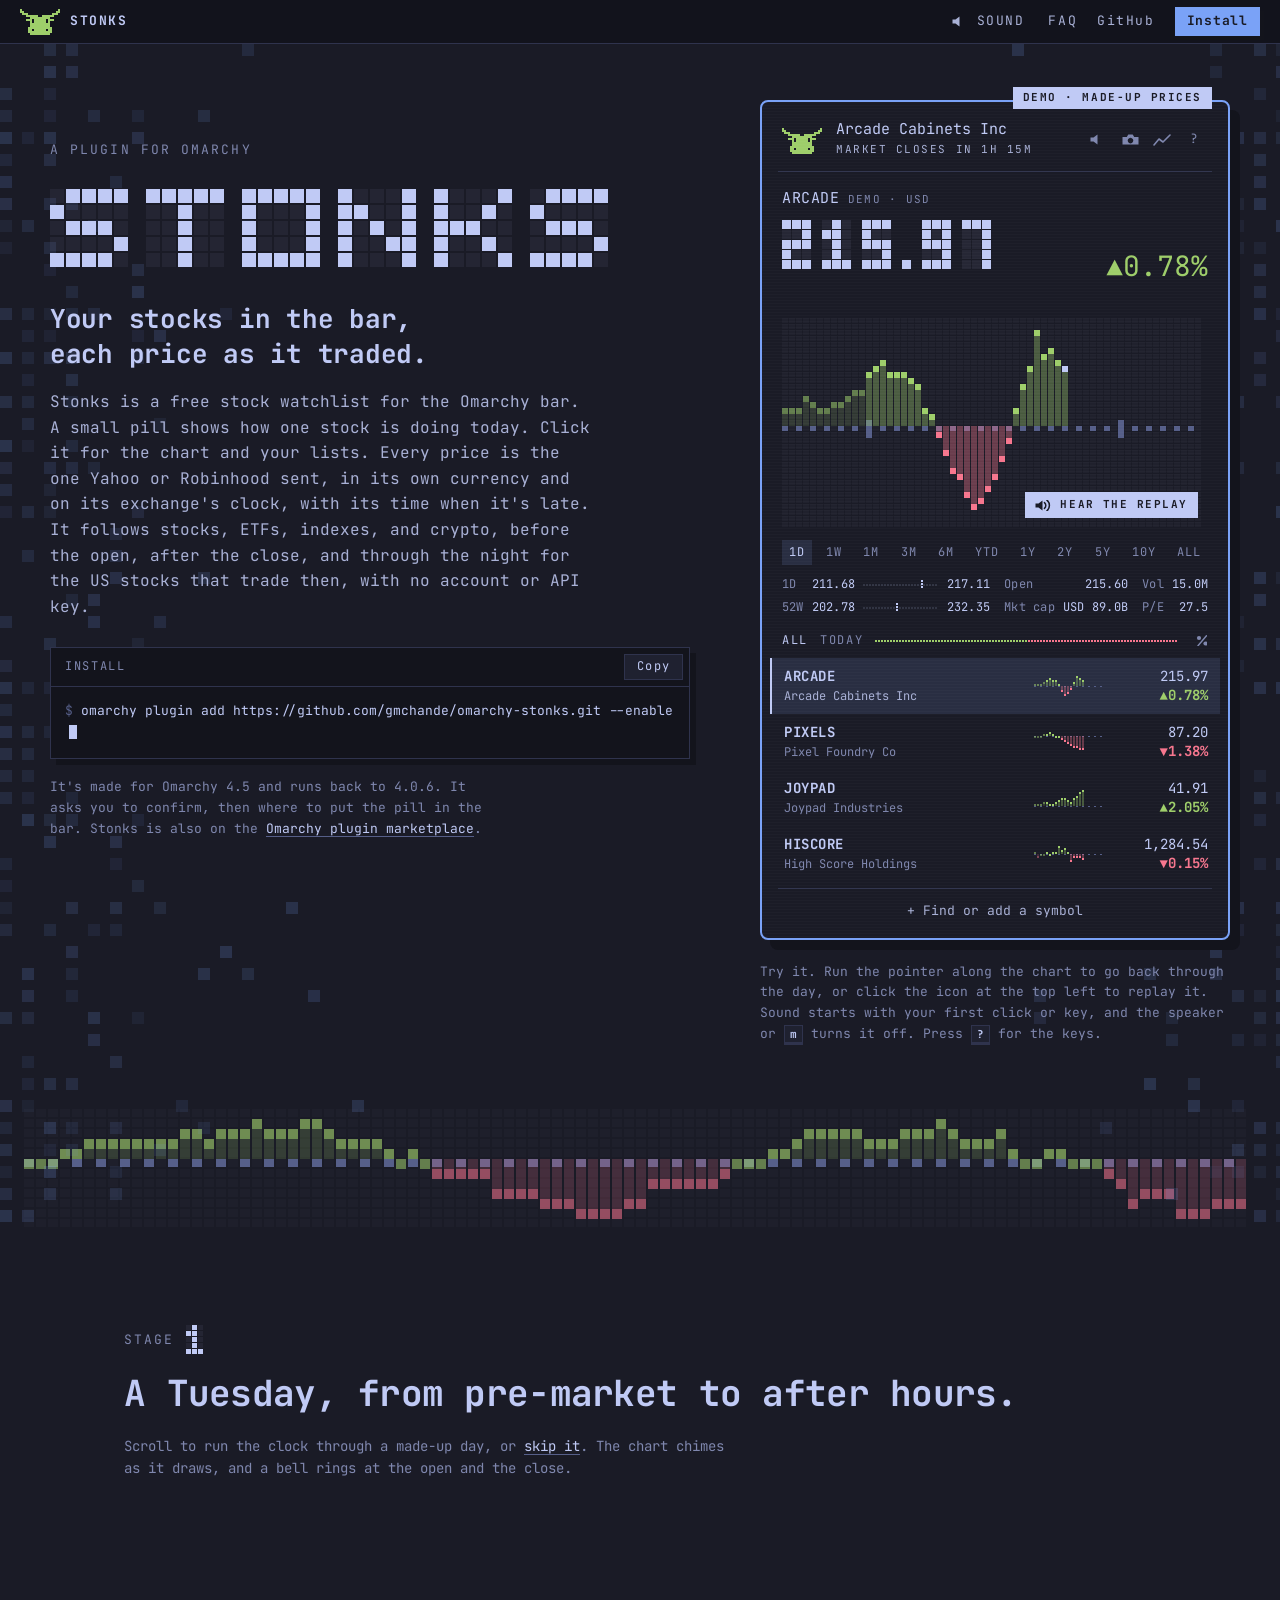
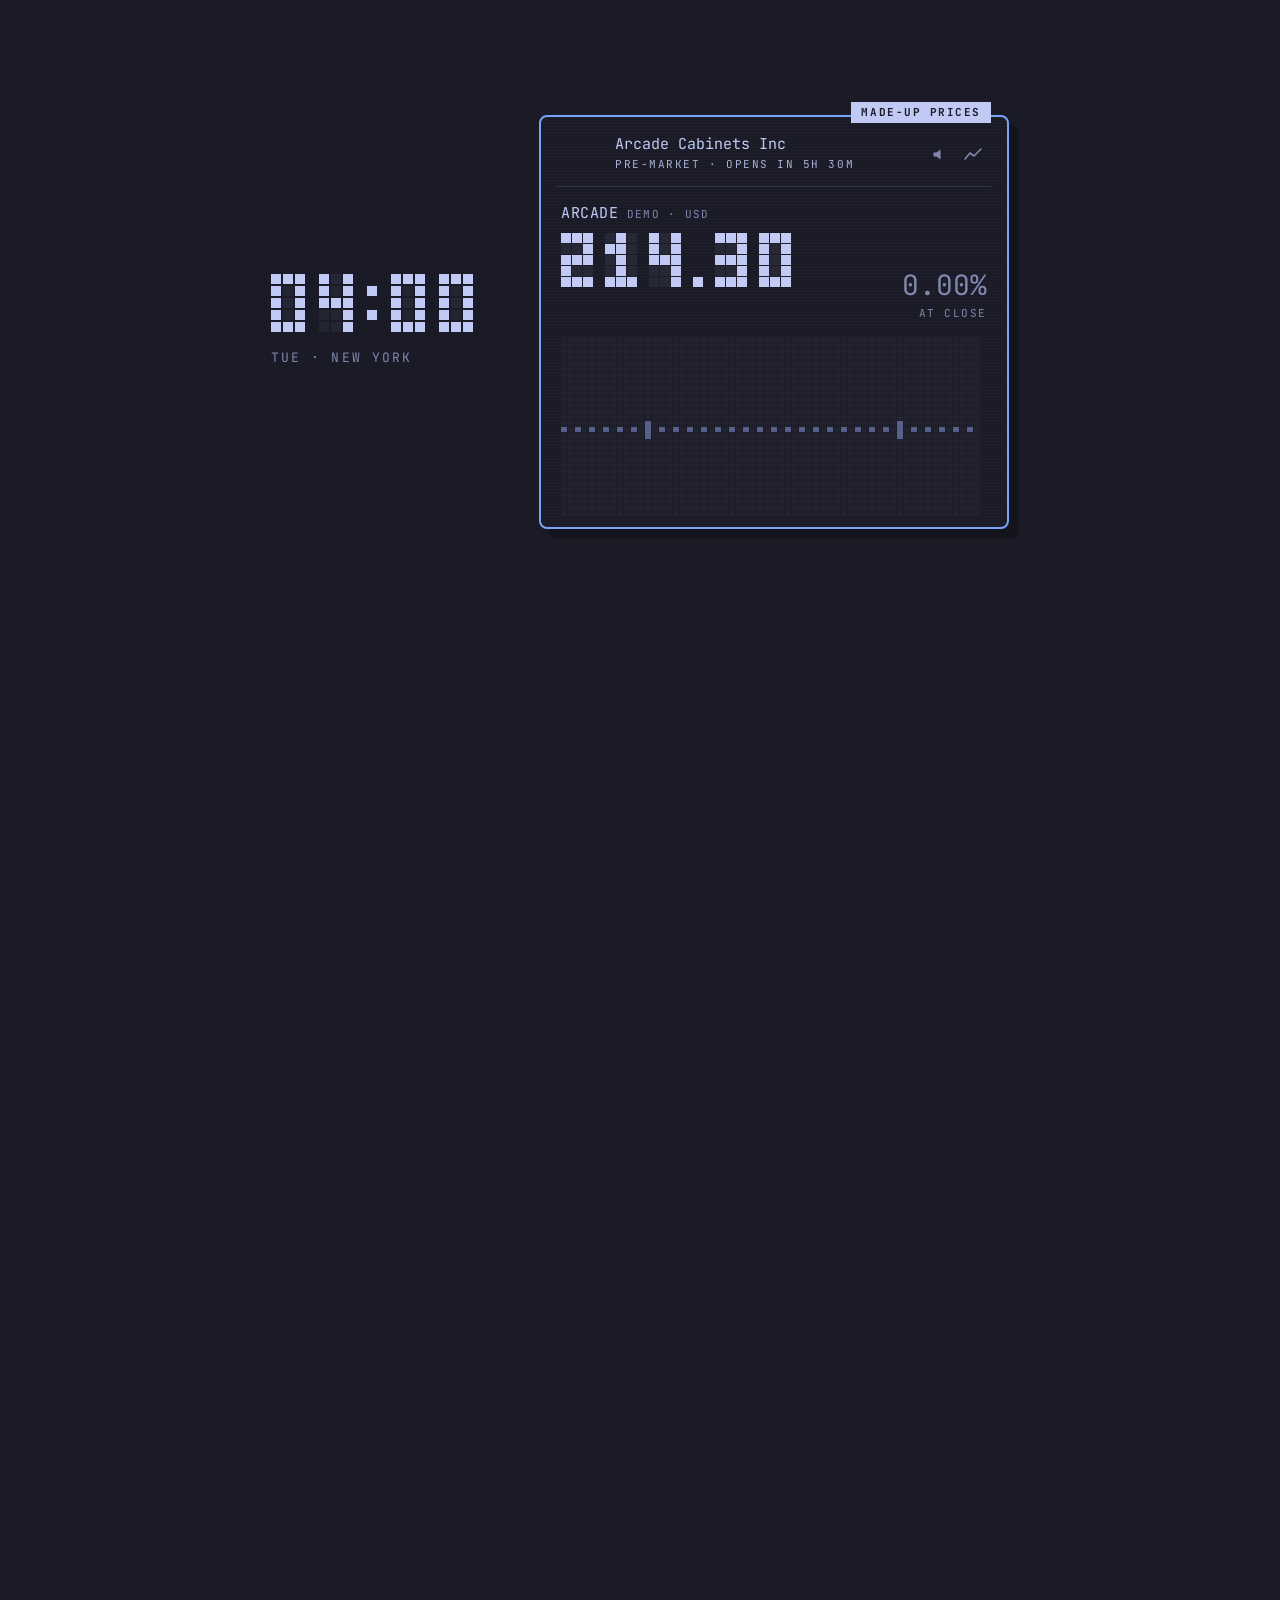
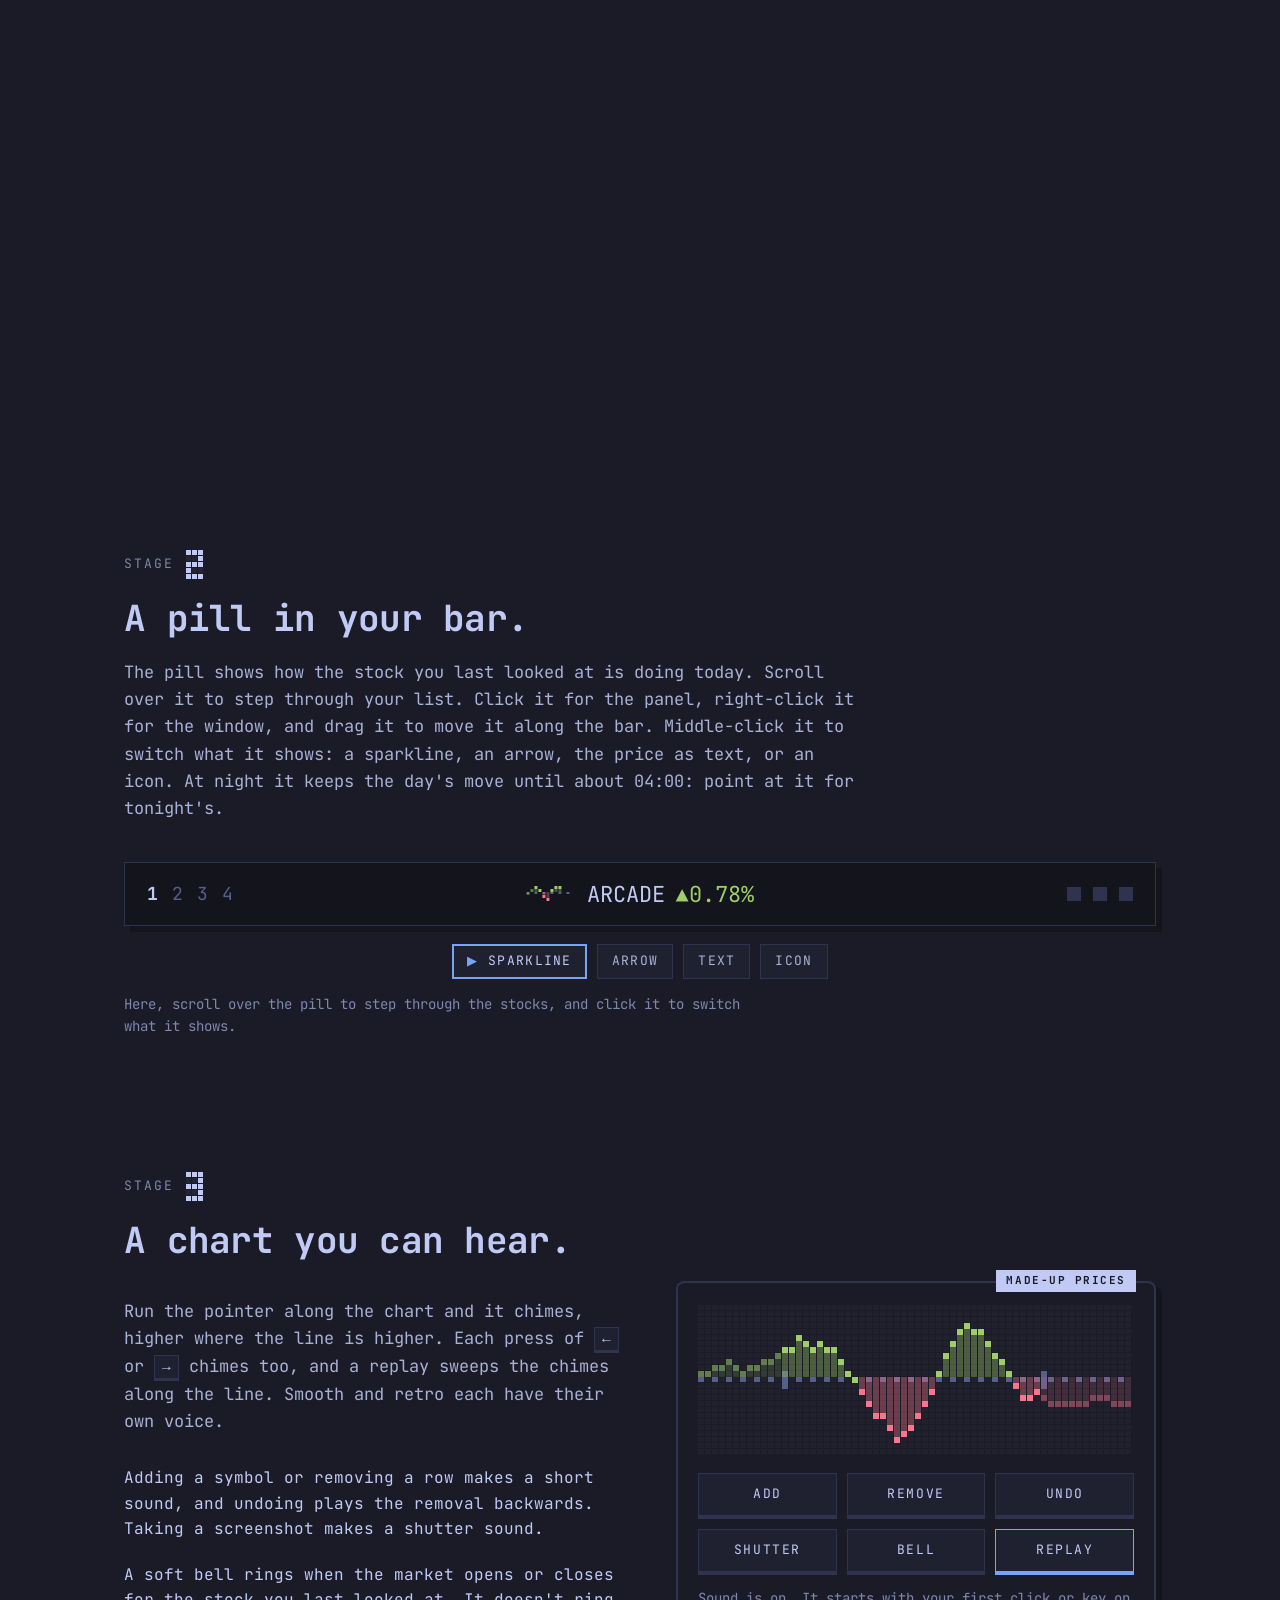
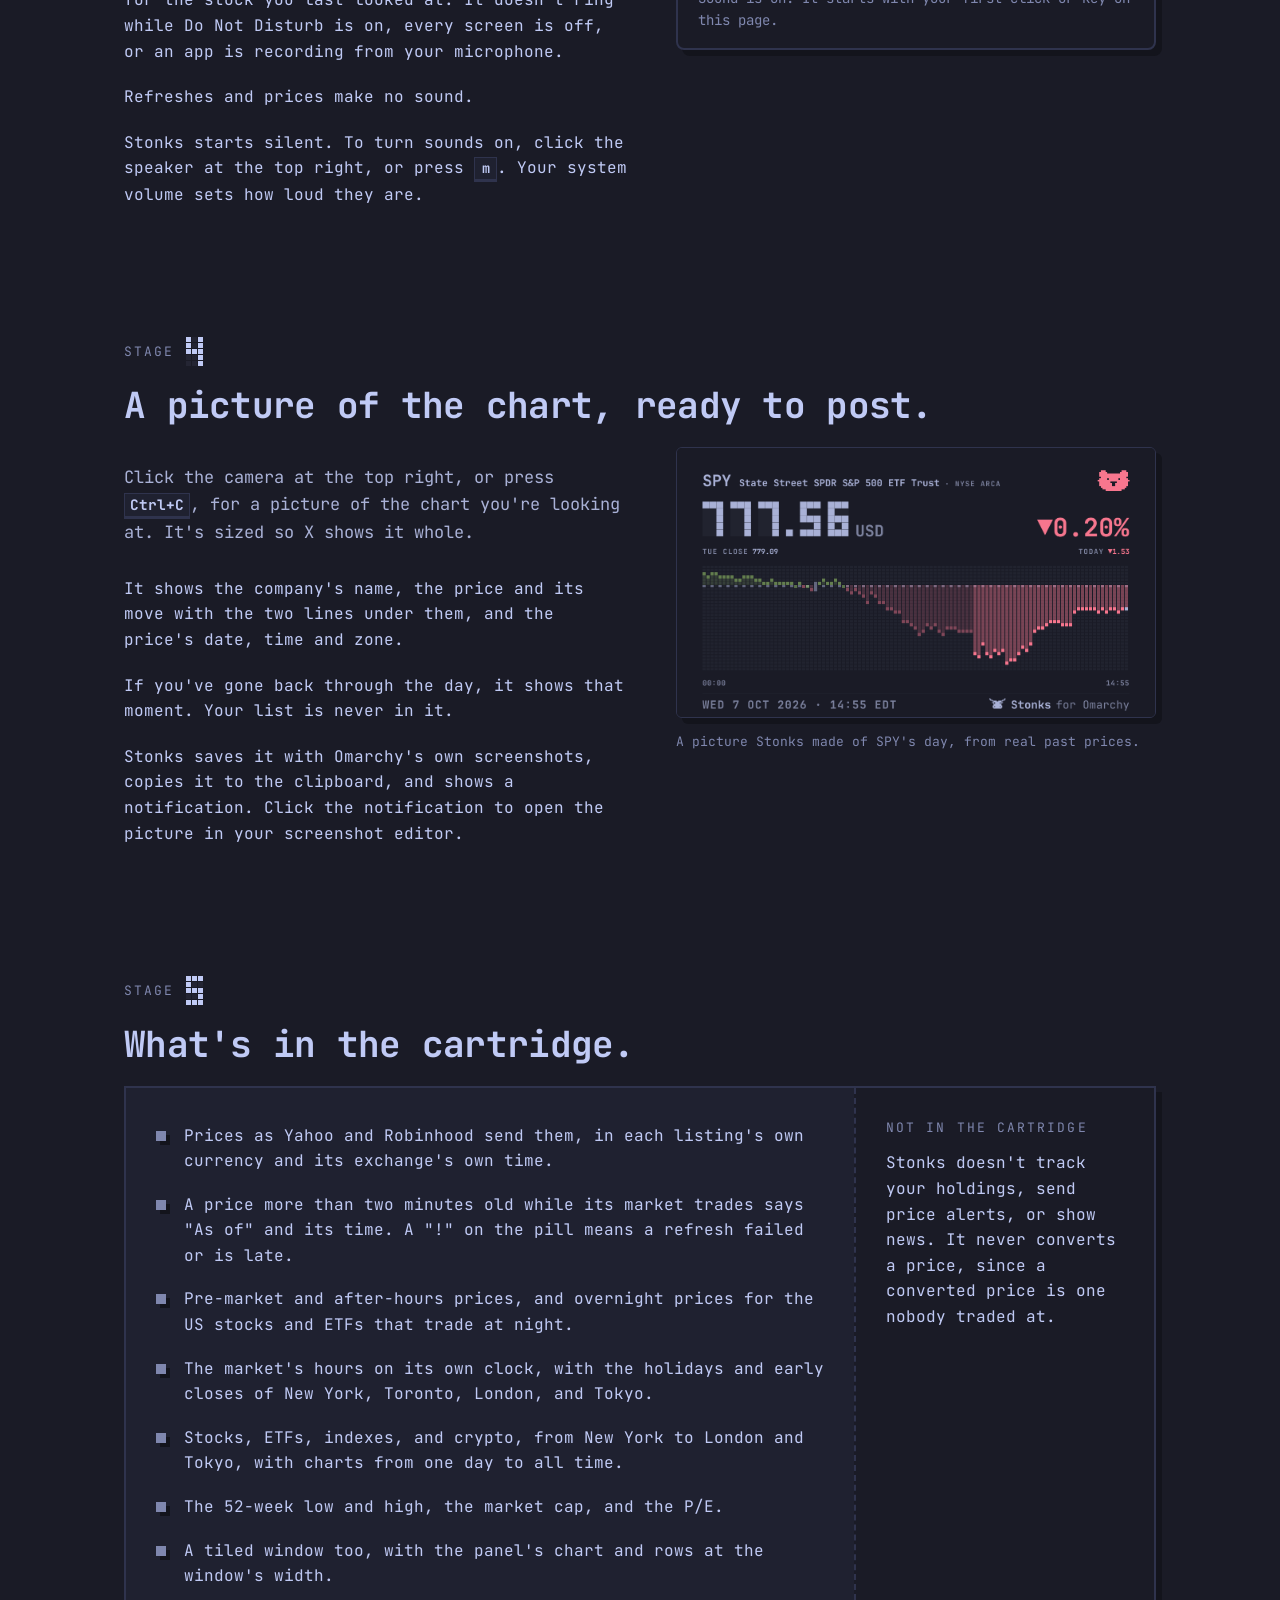
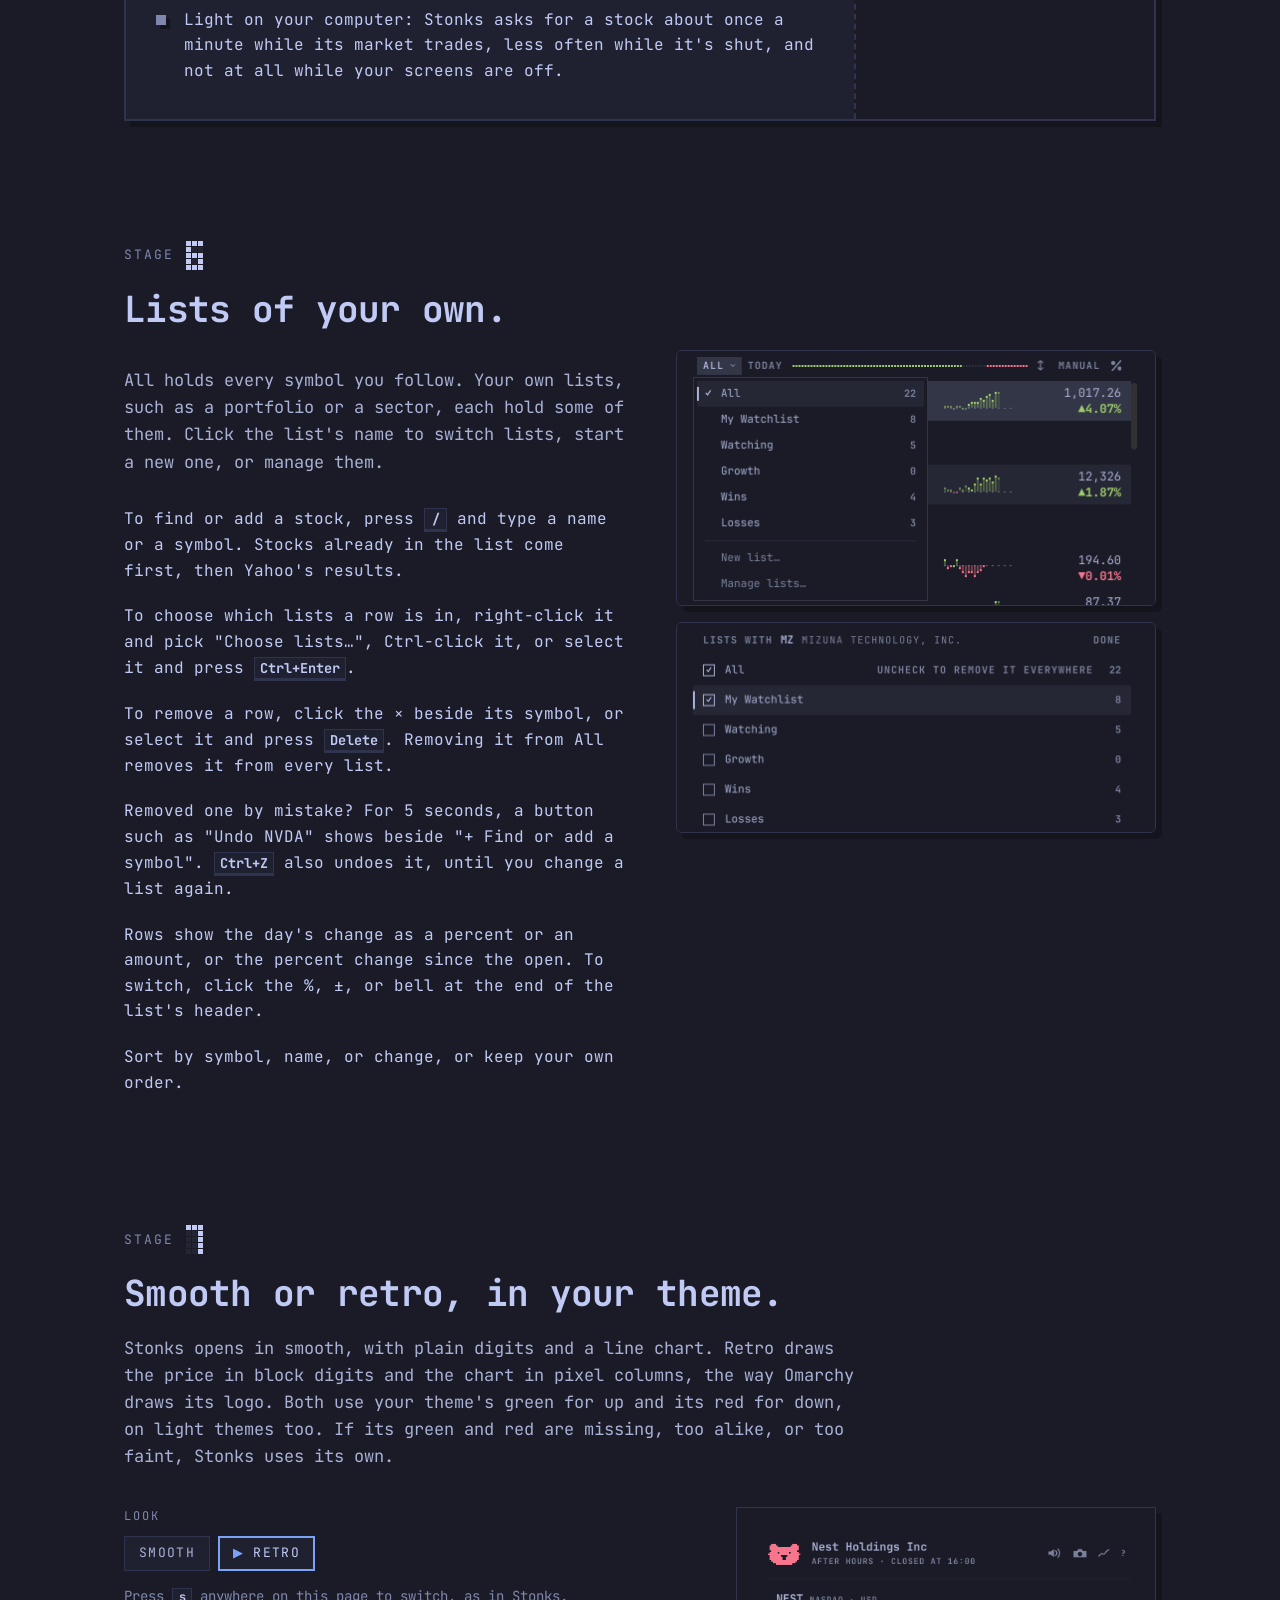
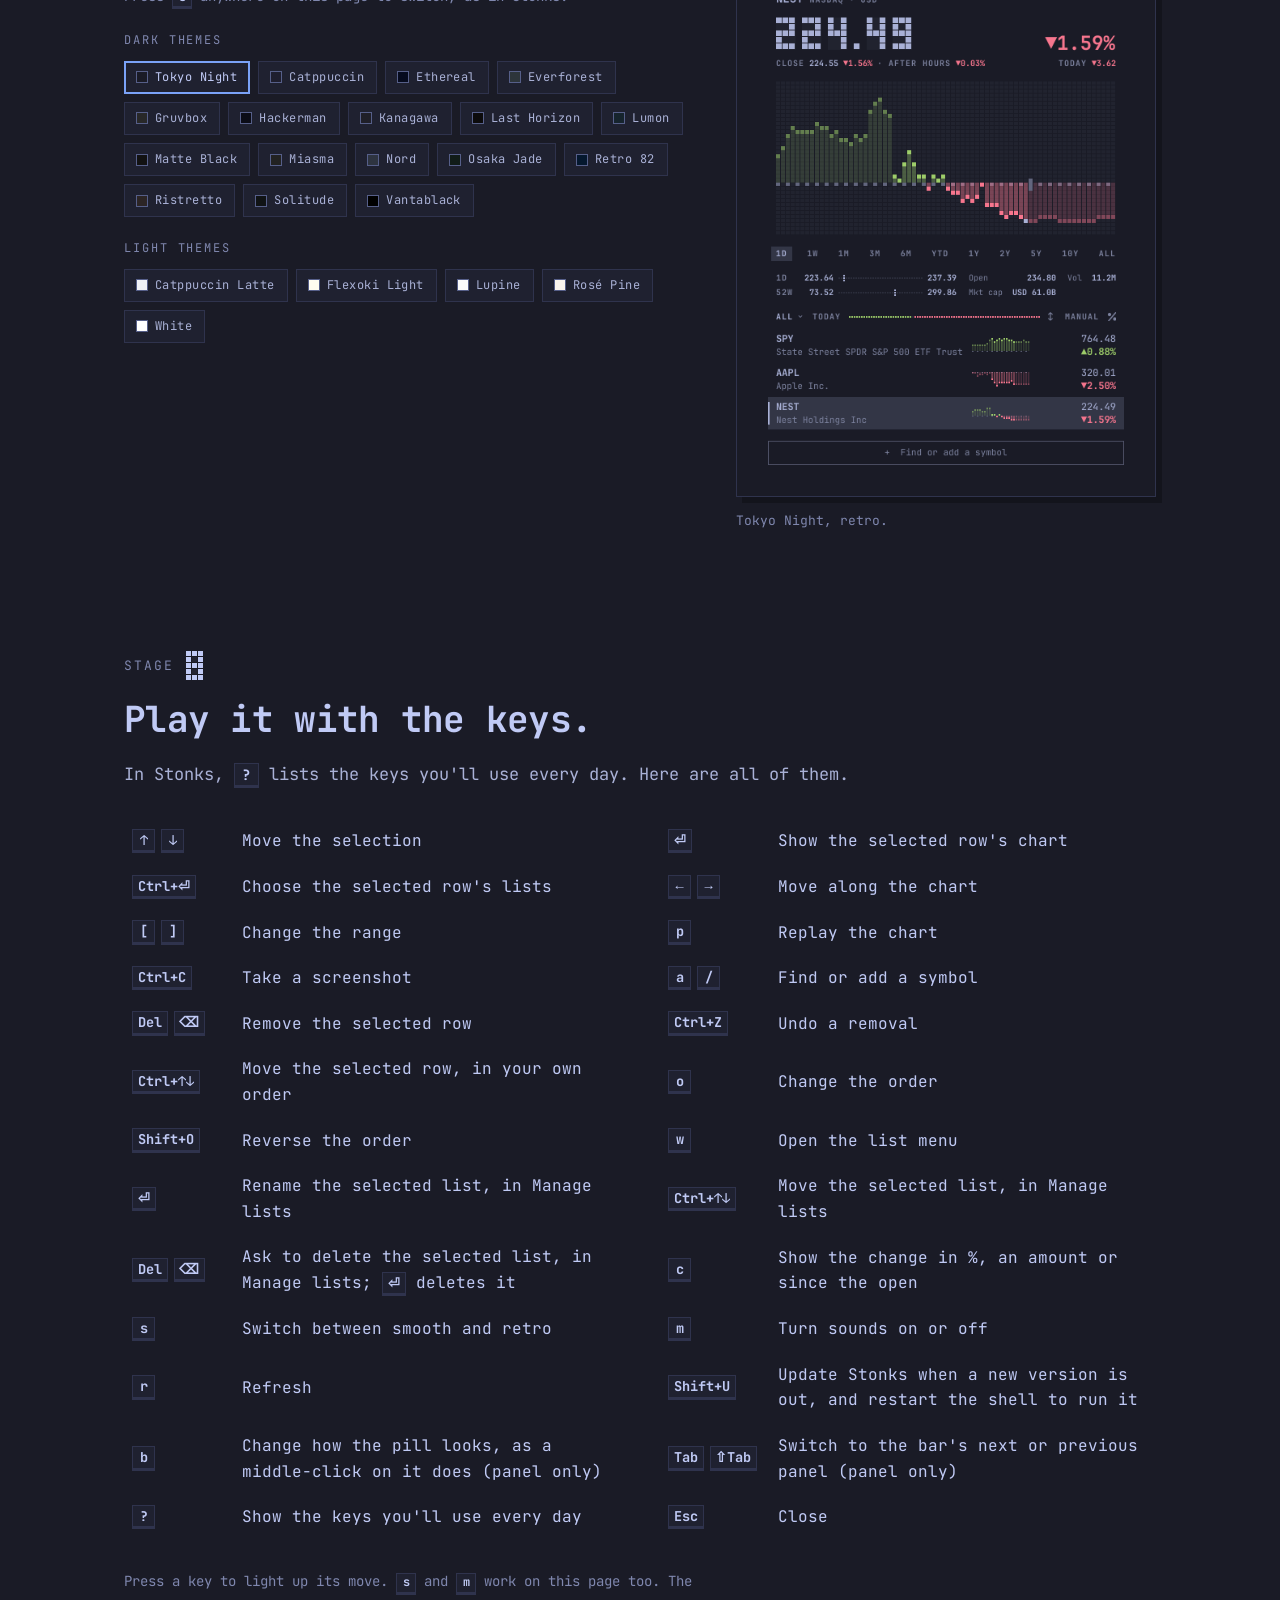
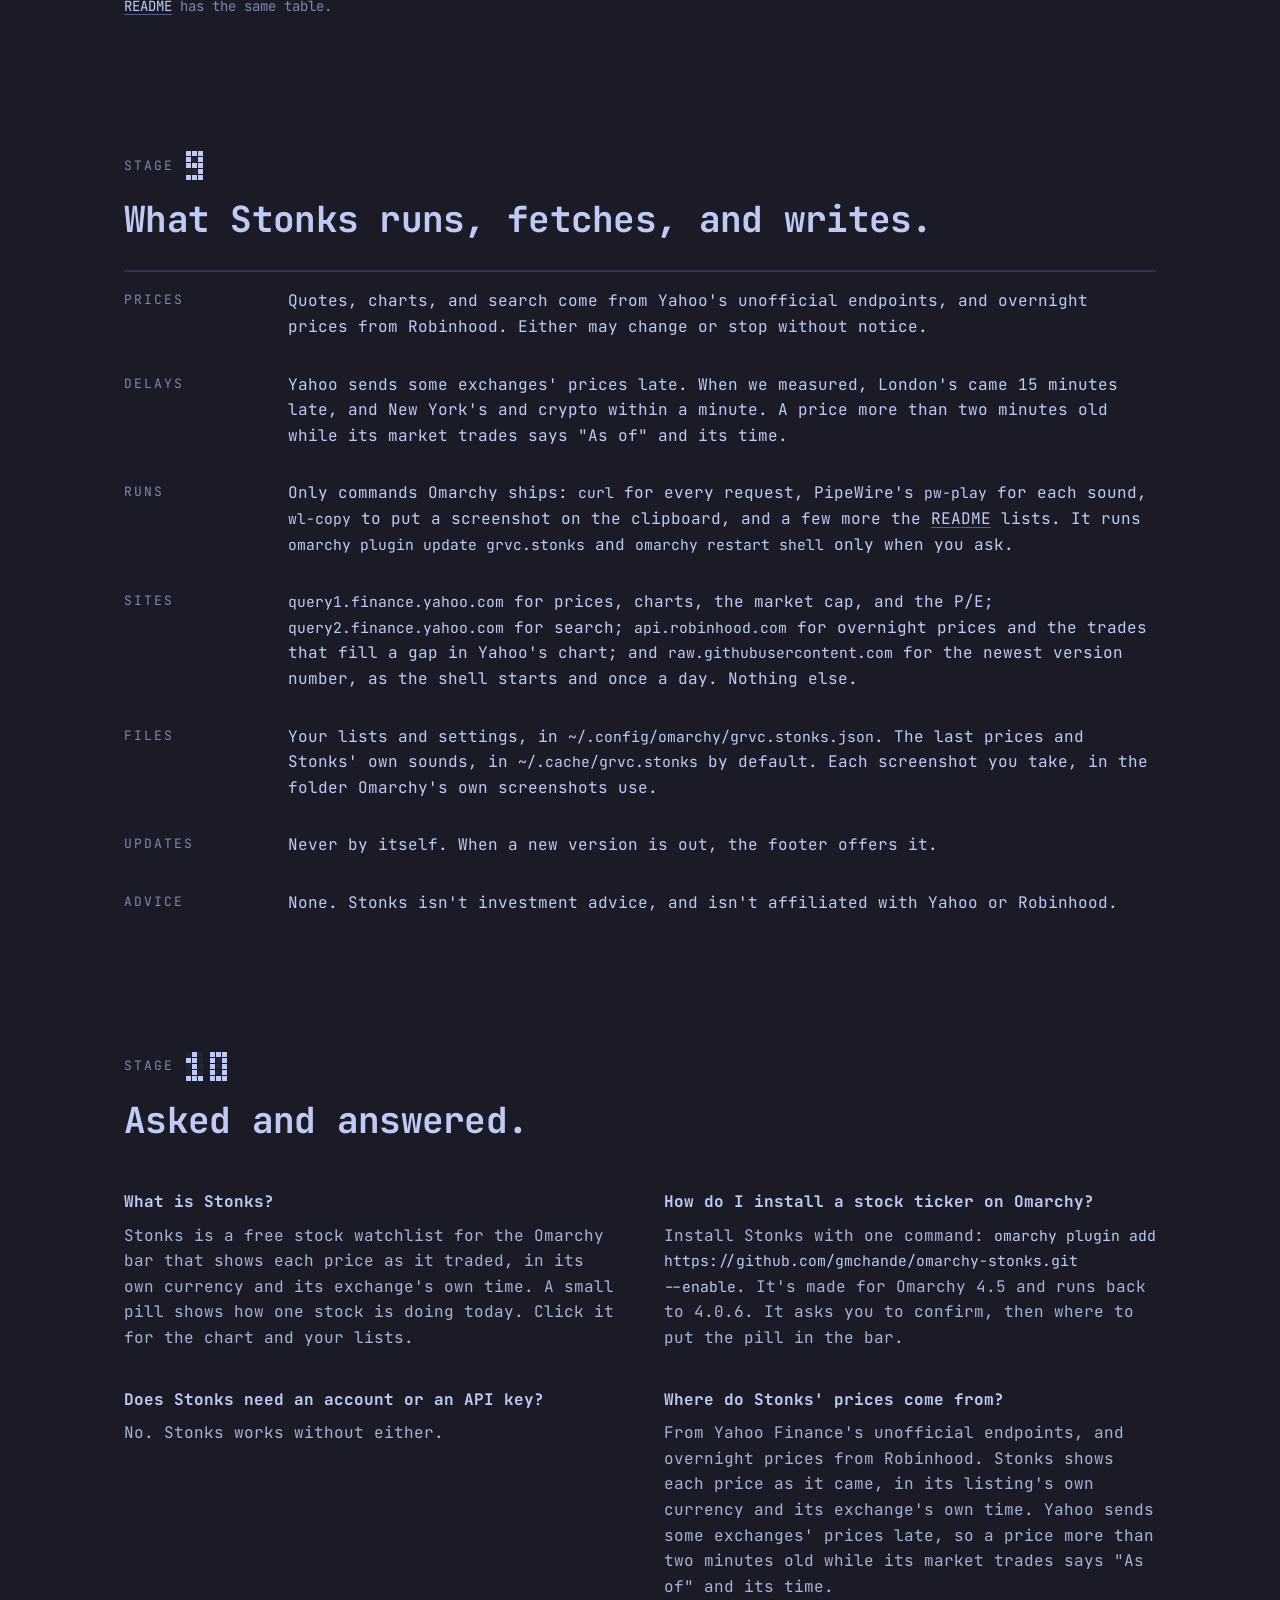
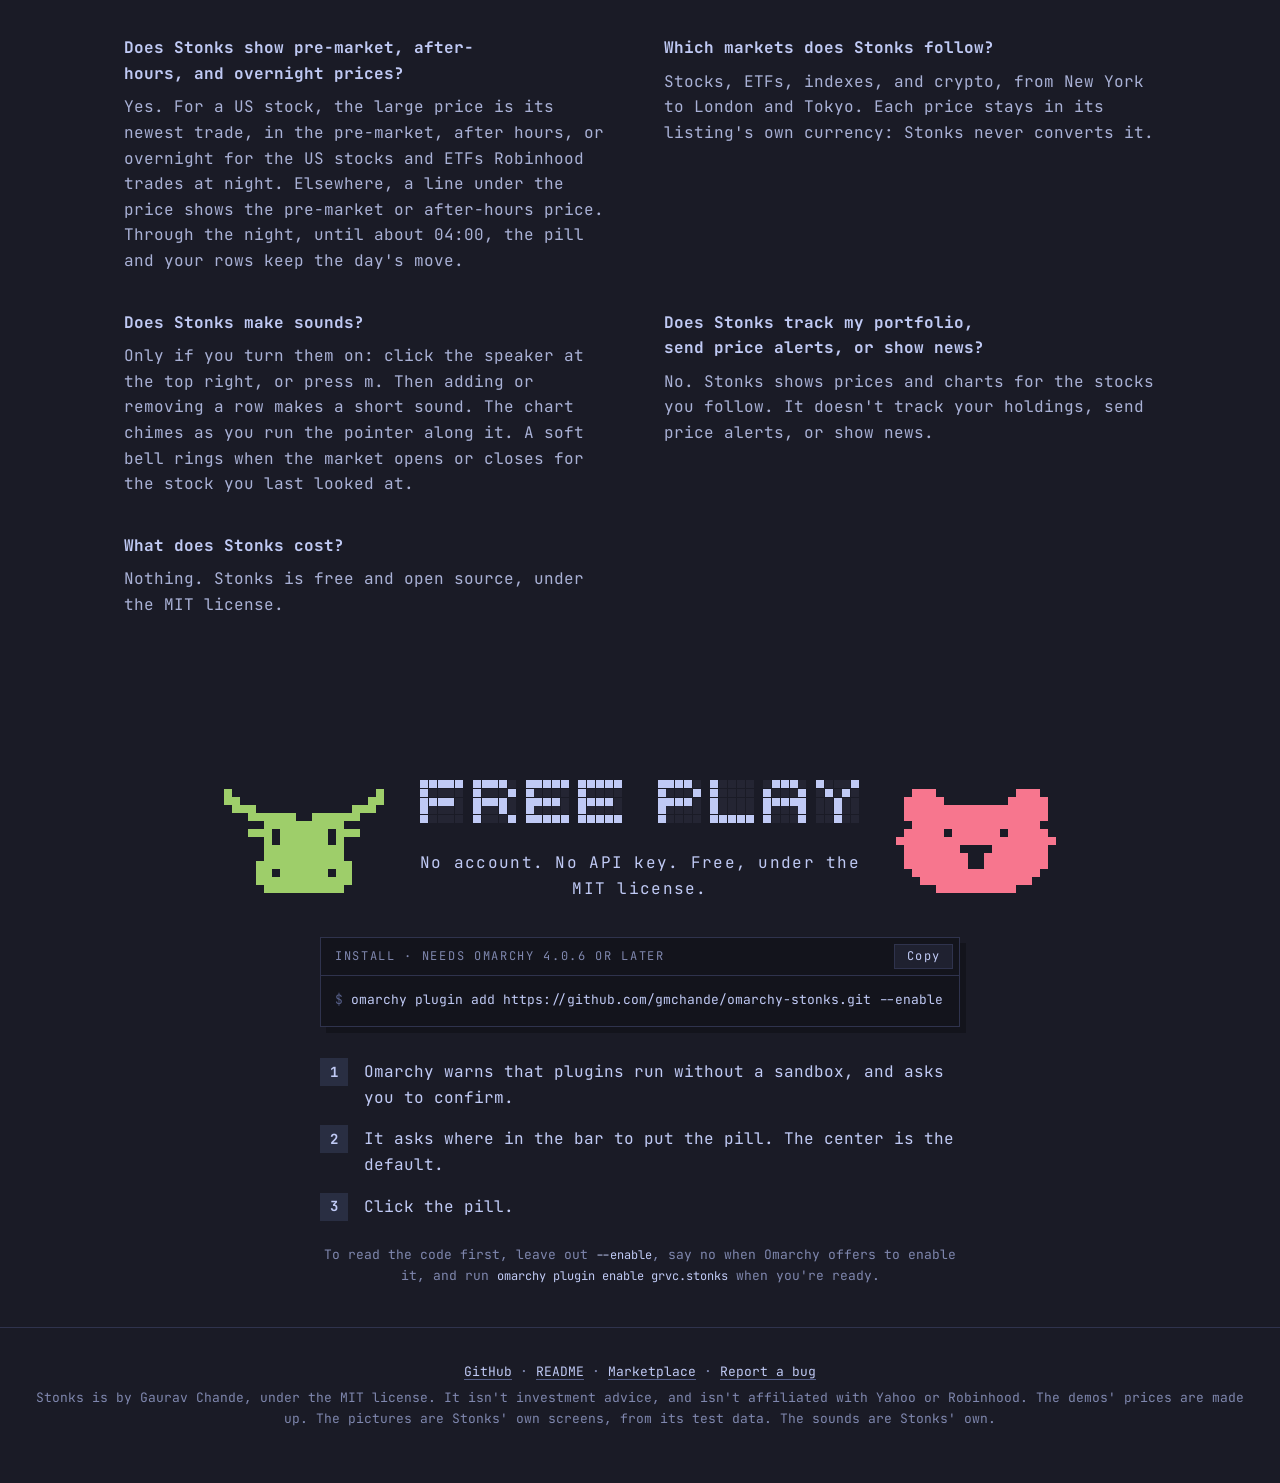
==== index.html @ 7118b233 "The site opens with each price as it traded, and says what Stonks leaves out, news included" ====
<!doctype html>
<html lang="en">
<head>
<meta charset="utf-8">
<meta name="viewport" content="width=device-width, initial-scale=1">
<title>Stonks: a stock ticker and watchlist for the Omarchy bar</title>
<meta name="description" content="Stonks puts your stocks in the Omarchy bar, each price as it traded: in its own currency, on its exchange's clock, and overnight for US stocks. Free, no API key.">
<link rel="canonical" href="https://getstonks.app/">
<meta name="theme-color" content="#13141c">
<!-- PNGs, not an SVG: a tab draws 16 or 32 px, where only whole-pixel cells stay crisp.
     16 and 32 are the small bull at 1 and 2 px a cell; 192 is the sprite's tile for search results. -->
<link rel="icon" href="favicon-16.png" sizes="16x16" type="image/png">
<link rel="icon" href="favicon-32.png" sizes="32x32" type="image/png">
<link rel="icon" href="icon-192.png" sizes="192x192" type="image/png">
<link rel="apple-touch-icon" href="apple-touch-icon.png">

<meta property="og:type" content="website">
<meta property="og:site_name" content="Stonks">
<meta property="og:title" content="Stonks: a stock ticker and watchlist for the Omarchy bar">
<meta property="og:description" content="Your stocks in the Omarchy bar, each price as it traded, in its own currency and on its exchange's clock. Free, with no account or API key.">
<meta property="og:url" content="https://getstonks.app/">
<meta property="og:image" content="https://getstonks.app/share.png">
<meta property="og:image:width" content="1200">
<meta property="og:image:height" content="630">
<meta property="og:image:alt" content="Stonks' logo and the words &quot;Your stocks in the Omarchy bar. A chart a click away. Free · No account · No API key&quot;, beside its panel: a made-up stock's price over the day's chart in pixel columns.">
<meta name="twitter:card" content="summary_large_image">
<meta name="twitter:title" content="Stonks: a stock ticker and watchlist for the Omarchy bar">
<meta name="twitter:description" content="Your stocks in the Omarchy bar, each price as it traded, in its own currency and on its exchange's clock. Free, with no account or API key.">
<meta name="twitter:image" content="https://getstonks.app/share.png">
<meta name="twitter:image:alt" content="Stonks' logo and the words &quot;Your stocks in the Omarchy bar. A chart a click away. Free · No account · No API key&quot;, beside its panel: a made-up stock's price over the day's chart in pixel columns.">

<!-- The page's own copy of the font, asked for first, so it's there before the text is drawn
     (style.css's @font-face says why it never swaps in late). -->
<link rel="preload" href="fonts/jetbrains-mono-latin.woff2" as="font" type="font/woff2" crossorigin>
<link rel="stylesheet" href="style.css">
<script>document.documentElement.classList.add("js")</script>

<!-- Privacy-friendly analytics by Plausible -->
<script async src="https://plausible.io/js/pa-zHpdI1o3sHOrxWnYwOaxp.js"></script>
<script>
  window.plausible=window.plausible||function(){(plausible.q=plausible.q||[]).push(arguments)},plausible.init=plausible.init||function(i){plausible.o=i||{}};
  plausible.init()
</script>

<script type="application/ld+json">
{
  "@context": "https://schema.org",
  "@type": "SoftwareApplication",
  "name": "Stonks",
  "url": "https://getstonks.app/",
  "image": "https://getstonks.app/share.png",
  "description": "Stonks is a free stock watchlist for the Omarchy bar that shows each price as it traded, in its own currency and its exchange's own time. A small pill shows how one stock is doing today. Click it for the chart and your lists.",
  "applicationCategory": "FinanceApplication",
  "applicationSubCategory": "Omarchy shell plugin",
  "operatingSystem": "Linux (Omarchy 4)",
  "softwareRequirements": "Omarchy 4.0.6 or later, made for 4.5",
  "license": "https://opensource.org/licenses/MIT",
  "isAccessibleForFree": true,
  "offers": { "@type": "Offer", "price": "0", "priceCurrency": "USD" },
  "author": { "@type": "Person", "name": "Gaurav Chande" },
  "installUrl": "https://github.com/gmchande/omarchy-stonks",
  "potentialAction": {
    "@type": "InstallAction",
    "name": "Install Stonks",
    "description": "omarchy plugin add https://github.com/gmchande/omarchy-stonks.git --enable"
  }
}
</script>
<script type="application/ld+json">
{
  "@context": "https://schema.org",
  "@type": "FAQPage",
  "mainEntity": [
    { "@type": "Question", "name": "What is Stonks?",
      "acceptedAnswer": { "@type": "Answer", "text": "Stonks is a free stock watchlist for the Omarchy bar that shows each price as it traded, in its own currency and its exchange's own time. A small pill shows how one stock is doing today. Click it for the chart and your lists." } },
    { "@type": "Question", "name": "How do I install a stock ticker on Omarchy?",
      "acceptedAnswer": { "@type": "Answer", "text": "Install Stonks with one command: omarchy plugin add https://github.com/gmchande/omarchy-stonks.git --enable. It's made for Omarchy 4.5 and runs back to 4.0.6. It asks you to confirm, then where to put the pill in the bar." } },
    { "@type": "Question", "name": "Does Stonks need an account or an API key?",
      "acceptedAnswer": { "@type": "Answer", "text": "No. Stonks works without either." } },
    { "@type": "Question", "name": "Where do Stonks' prices come from?",
      "acceptedAnswer": { "@type": "Answer", "text": "From Yahoo Finance's unofficial endpoints, and overnight prices from Robinhood. Stonks shows each price as it came, in its listing's own currency and its exchange's own time. Yahoo sends some exchanges' prices late, so a price more than two minutes old while its market trades says \"As of\" and its time." } },
    { "@type": "Question", "name": "Does Stonks show pre-market, after-hours, and overnight prices?",
      "acceptedAnswer": { "@type": "Answer", "text": "Yes. For a US stock, the large price is its newest trade, in the pre-market, after hours, or overnight for the US stocks and ETFs Robinhood trades at night. Elsewhere, a line under the price shows the pre-market or after-hours price. Through the night, until about 04:00, the pill and your rows keep the day's move." } },
    { "@type": "Question", "name": "Which markets does Stonks follow?",
      "acceptedAnswer": { "@type": "Answer", "text": "Stocks, ETFs, indexes, and crypto, from New York to London and Tokyo. Each price stays in its listing's own currency: Stonks never converts it." } },
    { "@type": "Question", "name": "Does Stonks make sounds?",
      "acceptedAnswer": { "@type": "Answer", "text": "Only if you turn them on: click the speaker at the top right, or press m. Then adding or removing a row makes a short sound. The chart chimes as you run the pointer along it. A soft bell rings when the market opens or closes for the stock you last looked at." } },
    { "@type": "Question", "name": "Does Stonks track my portfolio, send price alerts, or show news?",
      "acceptedAnswer": { "@type": "Answer", "text": "No. Stonks shows prices and charts for the stocks you follow. It doesn't track your holdings, send price alerts, or show news." } },
    { "@type": "Question", "name": "What does Stonks cost?",
      "acceptedAnswer": { "@type": "Answer", "text": "Nothing. Stonks is free and open source, under the MIT license." } }
  ]
}
</script>
</head>
<body>

<header class="topbar">
  <a class="brand" href="#top" aria-label="Stonks, back to the top">
    <img class="mark" src="img/bull.svg" width="40" height="26" alt="">
    <span>STONKS</span>
  </a>
  <nav>
    <button type="button" class="speaker" data-sound-toggle aria-pressed="true"><span class="speaker-icon" aria-hidden="true"></span><span class="speaker-word">SOUND</span></button>
    <a href="#faq">FAQ</a>
    <a href="https://github.com/gmchande/omarchy-stonks">GitHub</a>
    <a class="btn btn-small" href="#install">Install</a>
  </nav>
</header>

<main id="top">

<section class="hero">
  <canvas class="scatter" aria-hidden="true"></canvas>
  <div class="hero-inner">
    <div class="hero-copy">
      <p class="eyebrow">A plugin for Omarchy</p>
      <h1 class="wordmark"><span class="blocks" data-text="STONKS" data-cell="16" aria-hidden="true"></span><span class="sr">Stonks</span></h1>
      <p class="lead">Your stocks in the bar, each price as it traded.</p>
      <p class="answer">Stonks is a free stock watchlist for the Omarchy bar. A small pill shows how one stock is doing today. Click it for the chart and your lists. Every price is the one Yahoo or Robinhood sent, in its own currency and on its exchange's clock, with its time when it's late. It follows stocks, ETFs, indexes, and crypto, before the open, after the close, and through the night for the US stocks that trade then, with no account or API key.</p>
      <div class="term" data-copy>
        <div class="term-bar"><span>INSTALL</span><button type="button" class="copy">Copy</button></div>
        <pre><code><span class="prompt" aria-hidden="true">$ </span>omarchy plugin add https://github.com/gmchande/omarchy-stonks.git <span class="nw">--enable</span><span class="cursor" aria-hidden="true"></span></code></pre>
      </div>
      <p class="fine">It's made for Omarchy 4.5 and runs back to 4.0.6. It asks you to confirm, then where to put the pill in the bar. Stonks is also on the <a href="https://plugins.omarchy.org/plugin.html?id=grvc.stonks">Omarchy plugin marketplace</a>.</p>
    </div>

    <figure class="demo-wrap">
      <div class="demo-tag" aria-hidden="true">DEMO · MADE-UP PRICES</div>
      <div class="popup" id="demo" role="group" aria-label="A demo of Stonks' panel, with made-up symbols and prices"></div>
      <figcaption>Try it. Run the pointer along the chart to go back through the day, or click the icon at the top left to replay it. Sound starts with your first click or key, and the speaker or <kbd>m</kbd> turns it off. Press <kbd>?</kbd> for the keys.</figcaption>
    </figure>
  </div>
  <canvas class="skyline" aria-hidden="true"></canvas>
</section>

<section class="day" id="day" aria-labelledby="day-title">
  <div class="stage day-head">
    <p class="stage-label"><span>STAGE</span><span class="blocks" data-text="1" data-cell="6" aria-hidden="true"></span><span class="sr">1</span></p>
    <h2 id="day-title">A Tuesday, from pre-market to after hours.</h2>
    <p class="note day-hint">Scroll to run the clock through a made-up day, or <a href="#bar">skip it</a>. The chart chimes as it draws, and a bell rings at the open and the close.</p>
  </div>
  <div class="day-track">
    <div class="day-sticky">
      <div class="day-clock" aria-hidden="true">
        <span class="blocks clock-digits"></span>
        <span class="clock-place">TUE · NEW YORK</span>
      </div>
      <div class="day-pop">
        <div class="demo-tag" aria-hidden="true">MADE-UP PRICES</div>
        <div class="popup compact" id="daypop" role="group" aria-label="Stonks' panel through a made-up Tuesday"></div>
      </div>
    </div>
  </div>
</section>

<section class="stage" id="bar">
  <p class="stage-label"><span>STAGE</span><span class="blocks" data-text="2" data-cell="6" aria-hidden="true"></span><span class="sr">2</span></p>
  <h2>A pill in your bar.</h2>
  <p class="wide">The pill shows how the stock you last looked at is doing today. Scroll over it to step through your list. Click it for the panel, right-click it for the window, and drag it to move it along the bar. Middle-click it to switch what it shows: a sparkline, an arrow, the price as text, or an icon. At night it keeps the day's move until about 04:00: point at it for tonight's.</p>
  <div class="bar-demo">
    <div class="fake-bar" aria-hidden="true">
      <span class="ws"><b>1</b><i>2</i><i>3</i><i>4</i></span>
      <span class="ws-right"><i></i><i></i><i></i></span>
    </div>
    <button type="button" class="pill" id="pill"></button>
  </div>
  <div class="forms" role="group" aria-label="What the pill shows">
    <button type="button" data-form="sparkline">Sparkline</button>
    <button type="button" data-form="arrow">Arrow</button>
    <button type="button" data-form="text">Text</button>
    <button type="button" data-form="icon">Icon</button>
  </div>
  <p class="note">Here, scroll over the pill to step through the stocks, and click it to switch what it shows.</p>
</section>

<section class="stage" id="sound">
  <p class="stage-label"><span>STAGE</span><span class="blocks" data-text="3" data-cell="6" aria-hidden="true"></span><span class="sr">3</span></p>
  <h2>A chart you can hear.</h2>
  <div class="split">
    <div>
      <p class="wide">Run the pointer along the chart and it chimes, higher where the line is higher. Each press of <kbd>←</kbd> or <kbd>→</kbd> chimes too, and a replay sweeps the chimes along the line. Smooth and retro each have their own voice.</p>
      <ul class="plain-list">
        <li>Adding a symbol or removing a row makes a short sound, and undoing plays the removal backwards. Taking a screenshot makes a shutter sound.</li>
        <li>A soft bell rings when the market opens or closes for the stock you last looked at. It doesn't ring while Do Not Disturb is on, every screen is off, or an app is recording from your microphone.</li>
        <li>Refreshes and prices make no sound.</li>
        <li>Stonks starts silent. To turn sounds on, click the speaker at the top right, or press <kbd>m</kbd>. Your system volume sets how loud they are.</li>
      </ul>
    </div>
    <div class="sound-test">
      <div class="demo-tag" aria-hidden="true">MADE-UP PRICES</div>
      <canvas class="chimes" tabindex="0" role="slider" aria-valuemin="0" aria-valuemax="100" aria-label="A made-up day's chart. Point along it, or press the left and right arrows, to hear its chimes."></canvas>
      <div class="pads" role="group" aria-label="Stonks' sounds">
        <button type="button" data-sound="add">Add</button>
        <button type="button" data-sound="remove">Remove</button>
        <button type="button" data-sound="undo">Undo</button>
        <button type="button" data-sound="shutter">Shutter</button>
        <button type="button" data-sound="bell">Bell</button>
        <button type="button" data-sound="replay">Replay</button>
      </div>
      <p class="note sound-state" aria-live="polite"></p>
    </div>
  </div>
</section>

<section class="stage" id="screenshot">
  <p class="stage-label"><span>STAGE</span><span class="blocks" data-text="4" data-cell="6" aria-hidden="true"></span><span class="sr">4</span></p>
  <h2>A picture of the chart, ready to post.</h2>
  <div class="split">
    <div>
      <p class="wide">Click the camera at the top right, or press <kbd>Ctrl+C</kbd>, for a picture of the chart you're looking at. It's sized so X shows it whole.</p>
      <ul class="plain-list">
        <li>It shows the company's name, the price and its move with the two lines under them, and the price's date, time and zone.</li>
        <li>If you've gone back through the day, it shows that moment. Your list is never in it.</li>
        <li>Stonks saves it with Omarchy's own screenshots, copies it to the clipboard, and shows a notification. Click the notification to open the picture in your screenshot editor.</li>
      </ul>
    </div>
    <figure class="share-shot">
      <img data-look-src="img/screenshot-{look}.webp" src="img/screenshot-retro.webp" width="2400" height="1350" loading="lazy" alt="A screenshot Stonks made, in retro: SPY is at 777.56 USD at 14:55 New York time on Wednesday 7 October 2026, down 0.20% from the previous close of 779.09. The day's chart starts at midnight.">
      <figcaption>A picture Stonks made of SPY's day, from real past prices.</figcaption>
    </figure>
  </div>
</section>

<section class="stage" id="label">
  <p class="stage-label"><span>STAGE</span><span class="blocks" data-text="5" data-cell="6" aria-hidden="true"></span><span class="sr">5</span></p>
  <h2>What's in the cartridge.</h2>
  <div class="cart">
    <ul class="label-list">
      <li>Prices as Yahoo and Robinhood send them, in each listing's own currency and its exchange's own time.</li>
      <li>A price more than two minutes old while its market trades says "As of" and its time. A "!" on the pill means a refresh failed or is late.</li>
      <li>Pre-market and after-hours prices, and overnight prices for the US stocks and ETFs that trade at night.</li>
      <li>The market's hours on its own clock, with the holidays and early closes of New York, Toronto, London, and Tokyo.</li>
      <li>Stocks, ETFs, indexes, and crypto, from New York to London and Tokyo, with charts from one day to all time.</li>
      <li>The 52-week low and high, the market cap, and the P/E.</li>
      <li>A tiled window too, with the panel's chart and rows at the window's width.</li>
      <li>Light on your computer: Stonks asks for a stock about once a minute while its market trades, less often while it's shut, and not at all while your screens are off.</li>
    </ul>
    <div class="not-label">
      <p class="not-title">NOT IN THE CARTRIDGE</p>
      <p>Stonks doesn't track your holdings, send price alerts, or show news. It never converts a price, since a converted price is one nobody traded at.</p>
    </div>
  </div>
</section>

<section class="stage" id="lists">
  <p class="stage-label"><span>STAGE</span><span class="blocks" data-text="6" data-cell="6" aria-hidden="true"></span><span class="sr">6</span></p>
  <h2>Lists of your own.</h2>
  <div class="split">
    <div>
      <p class="wide">All holds every symbol you follow. Your own lists, such as a portfolio or a sector, each hold some of them. Click the list's name to switch lists, start a new one, or manage them.</p>
      <ul class="plain-list">
        <li>To find or add a stock, press <kbd>/</kbd> and type a name or a symbol. Stocks already in the list come first, then Yahoo's results.</li>
        <li>To choose which lists a row is in, right-click it and pick "Choose lists…", Ctrl-click it, or select it and press <kbd>Ctrl+Enter</kbd>.</li>
        <li>To remove a row, click the × beside its symbol, or select it and press <kbd>Delete</kbd>. Removing it from All removes it from every list.</li>
        <li>Removed one by mistake? For 5 seconds, a button such as "Undo NVDA" shows beside "+ Find or add a symbol". <kbd>Ctrl+Z</kbd> also undoes it, until you change a list again.</li>
        <li>Rows show the day's change as a percent or an amount, or the percent change since the open. To switch, click the %, ±, or bell at the end of the list's header.</li>
        <li>Sort by symbol, name, or change, or keep your own order.</li>
      </ul>
    </div>
    <div class="shots">
      <img src="img/lists-menu.webp" width="960" height="510" loading="lazy" alt="Stonks' list menu open over the rows: All with 22 symbols, My Watchlist, Watching, Growth, Wins, and Losses, then New list and Manage lists">
      <img src="img/lists-tick.webp" width="960" height="420" loading="lazy" alt="The lists MZ is in: All and My Watchlist are ticked, the other four are not. Beside All, a note says Untick to remove everywhere.">
    </div>
  </div>
</section>

<section class="stage" id="themes">
  <p class="stage-label"><span>STAGE</span><span class="blocks" data-text="7" data-cell="6" aria-hidden="true"></span><span class="sr">7</span></p>
  <h2>Smooth or retro, in your theme.</h2>
  <p class="wide">Stonks opens in smooth, with plain digits and a line chart. Retro draws the price in block digits and the chart in pixel columns, the way Omarchy draws its logo. Both use your theme's green for up and its red for down, on light themes too. If its green and red are missing, too alike, or too faint, Stonks uses its own.</p>
  <div class="select">
    <div class="picker">
      <p class="pick-title">LOOK</p>
      <div class="seg" role="group" aria-label="Look">
        <button type="button" data-look="smooth">Smooth</button>
        <button type="button" data-look="retro">Retro</button>
      </div>
      <p class="note keys-only">Press <kbd>s</kbd> anywhere on this page to switch, as in Stonks.</p>
      <p class="pick-title">DARK THEMES</p>
      <div class="chips" data-group="dark" role="group" aria-label="Dark themes"></div>
      <p class="pick-title">LIGHT THEMES</p>
      <div class="chips" data-group="light" role="group" aria-label="Light themes"></div>
    </div>
    <figure class="theme-shot">
      <div class="theme-ground"><img src="img/themes/tokyo-night-retro.webp" alt="Stonks' panel in retro, in the Tokyo Night theme: the price, the day's chart, and the list." width="944" height="1364" loading="lazy"></div>
      <figcaption>Tokyo Night, retro.</figcaption>
    </figure>
  </div>
</section>

<section class="stage" id="keys">
  <p class="stage-label"><span>STAGE</span><span class="blocks" data-text="8" data-cell="6" aria-hidden="true"></span><span class="sr">8</span></p>
  <h2>Play it with the keys.</h2>
  <p class="wide">In Stonks, <kbd>?</kbd> lists the keys you'll use every day. Here are all of them.</p>
  <dl class="moves">
    <div data-keys="ArrowUp ArrowDown"><dt><kbd>↑</kbd><kbd>↓</kbd></dt><dd>Move the selection</dd></div>
    <div data-keys="Enter"><dt><kbd>⏎</kbd></dt><dd>Show the selected row's chart</dd></div>
    <div data-keys="Ctrl+enter"><dt><kbd>Ctrl+⏎</kbd></dt><dd>Choose the selected row's lists</dd></div>
    <div data-keys="ArrowLeft ArrowRight"><dt><kbd>←</kbd><kbd>→</kbd></dt><dd>Move along the chart</dd></div>
    <div data-keys="[ ]"><dt><kbd>[</kbd><kbd>]</kbd></dt><dd>Change the range</dd></div>
    <div data-keys="p"><dt><kbd>p</kbd></dt><dd>Replay the chart</dd></div>
    <div data-keys="Ctrl+c"><dt><kbd>Ctrl+C</kbd></dt><dd>Take a screenshot</dd></div>
    <div data-keys="a /"><dt><kbd>a</kbd><kbd>/</kbd></dt><dd>Find or add a symbol</dd></div>
    <div data-keys="Delete Backspace"><dt><kbd>Del</kbd><kbd>⌫</kbd></dt><dd>Remove the selected row</dd></div>
    <div data-keys="Ctrl+z"><dt><kbd>Ctrl+Z</kbd></dt><dd>Undo a removal</dd></div>
    <div data-keys="Ctrl+arrowup Ctrl+arrowdown"><dt><kbd>Ctrl+↑↓</kbd></dt><dd>Move the selected row, in your own order</dd></div>
    <div data-keys="o"><dt><kbd>o</kbd></dt><dd>Change the order</dd></div>
    <div data-keys="O"><dt><kbd>Shift+O</kbd></dt><dd>Reverse the order</dd></div>
    <div data-keys="w"><dt><kbd>w</kbd></dt><dd>Open the list menu</dd></div>
    <div data-keys="Enter"><dt><kbd>⏎</kbd></dt><dd>Rename the selected list, in Manage lists</dd></div>
    <div data-keys="Ctrl+arrowup Ctrl+arrowdown"><dt><kbd>Ctrl+↑↓</kbd></dt><dd>Move the selected list, in Manage lists</dd></div>
    <div data-keys="Delete Backspace"><dt><kbd>Del</kbd><kbd>⌫</kbd></dt><dd>Ask to delete the selected list, in Manage lists; <kbd>⏎</kbd> deletes it</dd></div>
    <div data-keys="c"><dt><kbd>c</kbd></dt><dd>Show the change in %, an amount or since the open</dd></div>
    <div data-keys="s"><dt><kbd>s</kbd></dt><dd>Switch between smooth and retro</dd></div>
    <div data-keys="m"><dt><kbd>m</kbd></dt><dd>Turn sounds on or off</dd></div>
    <div data-keys="r"><dt><kbd>r</kbd></dt><dd>Refresh</dd></div>
    <div data-keys="U"><dt><kbd>Shift+U</kbd></dt><dd>Update Stonks when a new version is out, and restart the shell to run it</dd></div>
    <div data-keys="b"><dt><kbd>b</kbd></dt><dd>Change how the pill looks, as a middle-click on it does (panel only)</dd></div>
    <div data-keys="Tab Shift+Tab"><dt><kbd>Tab</kbd><kbd>⇧Tab</kbd></dt><dd>Switch to the bar's next or previous panel (panel only)</dd></div>
    <div data-keys="?"><dt><kbd>?</kbd></dt><dd>Show the keys you'll use every day</dd></div>
    <div data-keys="Escape"><dt><kbd>Esc</kbd></dt><dd>Close</dd></div>
  </dl>
  <p class="note"><span class="keys-only">Press a key to light up its move. <kbd>s</kbd> and <kbd>m</kbd> work on this page too. </span>The <a href="https://github.com/gmchande/omarchy-stonks#keys">README</a> has the same table.</p>
</section>

<section class="stage" id="rules">
  <p class="stage-label"><span>STAGE</span><span class="blocks" data-text="9" data-cell="6" aria-hidden="true"></span><span class="sr">9</span></p>
  <h2>What Stonks runs, fetches, and writes.</h2>
  <dl class="rules">
    <div><dt>PRICES</dt><dd>Quotes, charts, and search come from Yahoo's unofficial endpoints, and overnight prices from Robinhood. Either may change or stop without notice.</dd></div>
    <div><dt>DELAYS</dt><dd>Yahoo sends some exchanges' prices late. When we measured, London's came 15 minutes late, and New York's and crypto within a minute. A price more than two minutes old while its market trades says "As of" and its time.</dd></div>
    <div><dt>RUNS</dt><dd>Only commands Omarchy ships: <code>curl</code> for every request, PipeWire's <code>pw-play</code> for each sound, <code>wl-copy</code> to put a screenshot on the clipboard, and a few more the <a href="https://github.com/gmchande/omarchy-stonks#what-it-runs">README</a> lists. It runs <code>omarchy plugin update grvc.stonks</code> and <code>omarchy restart shell</code> only when you ask.</dd></div>
    <div><dt>SITES</dt><dd><code>query1.finance.yahoo.com</code> for prices, charts, the market cap, and the P/E; <code>query2.finance.yahoo.com</code> for search; <code>api.robinhood.com</code> for overnight prices and the trades that fill a gap in Yahoo's chart; and <code>raw.githubusercontent.com</code> for the newest version number, as the shell starts and once a day. Nothing else.</dd></div>
    <div><dt>FILES</dt><dd>Your lists and settings, in <code>~/.config/omarchy/grvc.stonks.json</code>. The last prices and Stonks' own sounds, in <code>~/.cache/grvc.stonks</code> by default. Each screenshot you take, in the folder Omarchy's own screenshots use.</dd></div>
    <div><dt>UPDATES</dt><dd>Never by itself. When a new version is out, the footer offers it.</dd></div>
    <div><dt>ADVICE</dt><dd>None. Stonks isn't investment advice, and isn't affiliated with Yahoo or Robinhood.</dd></div>
  </dl>
</section>

<section class="stage" id="faq">
  <p class="stage-label"><span>STAGE</span><span class="blocks" data-text="10" data-cell="6" aria-hidden="true"></span><span class="sr">10</span></p>
  <h2>Asked and answered.</h2>
  <div class="faq">
    <section class="qa"><h3>What is Stonks?</h3><p>Stonks is a free stock watchlist for the Omarchy bar that shows each price as it traded, in its own currency and its exchange's own time. A small pill shows how one stock is doing today. Click it for the chart and your lists.</p></section>
    <section class="qa"><h3>How do I install a stock ticker on Omarchy?</h3><p>Install Stonks with one command: <code>omarchy plugin add https://github.com/gmchande/omarchy-stonks.git <span class="nw">--enable</span></code>. It's made for Omarchy 4.5 and runs back to 4.0.6. It asks you to confirm, then where to put the pill in the bar.</p></section>
    <section class="qa"><h3>Does Stonks need an account or an API key?</h3><p>No. Stonks works without either.</p></section>
    <section class="qa"><h3>Where do Stonks' prices come from?</h3><p>From Yahoo Finance's unofficial endpoints, and overnight prices from Robinhood. Stonks shows each price as it came, in its listing's own currency and its exchange's own time. Yahoo sends some exchanges' prices late, so a price more than two minutes old while its market trades says "As of" and its time.</p></section>
    <section class="qa"><h3>Does Stonks show pre-market, after-hours, and overnight prices?</h3><p>Yes. For a US stock, the large price is its newest trade, in the pre-market, after hours, or overnight for the US stocks and ETFs Robinhood trades at night. Elsewhere, a line under the price shows the pre-market or after-hours price. Through the night, until about 04:00, the pill and your rows keep the day's move.</p></section>
    <section class="qa"><h3>Which markets does Stonks follow?</h3><p>Stocks, ETFs, indexes, and crypto, from New York to London and Tokyo. Each price stays in its listing's own currency: Stonks never converts it.</p></section>
    <section class="qa"><h3>Does Stonks make sounds?</h3><p>Only if you turn them on: click the speaker at the top right, or press m. Then adding or removing a row makes a short sound. The chart chimes as you run the pointer along it. A soft bell rings when the market opens or closes for the stock you last looked at.</p></section>
    <section class="qa"><h3>Does Stonks track my portfolio, send price alerts, or show news?</h3><p>No. Stonks shows prices and charts for the stocks you follow. It doesn't track your holdings, send price alerts, or show news.</p></section>
    <section class="qa"><h3>What does Stonks cost?</h3><p>Nothing. Stonks is free and open source, under the MIT license.</p></section>
  </div>
</section>

<section class="finale" id="install">
  <div class="cabinet">
    <span class="sprite" data-sprite="bull" aria-hidden="true"></span>
    <div class="finale-mid">
      <h2 class="freeplay"><span class="blocks" data-text="FREE PLAY" data-cell="10" aria-hidden="true"></span><span class="sr">Free play: install Stonks</span></h2>
      <p class="coin">No account. No API key. Free, under the MIT license.</p>
    </div>
    <span class="sprite" data-sprite="bear" aria-hidden="true"></span>
  </div>
  <div class="term" data-copy>
    <div class="term-bar"><span>INSTALL · NEEDS OMARCHY 4.0.6 OR LATER</span><button type="button" class="copy">Copy</button></div>
    <pre><code><span class="prompt" aria-hidden="true">$ </span>omarchy plugin add https://github.com/gmchande/omarchy-stonks.git <span class="nw">--enable</span></code></pre>
  </div>
  <ol class="steps">
    <li>Omarchy warns that plugins run without a sandbox, and asks you to confirm.</li>
    <li>It asks where in the bar to put the pill. The center is the default.</li>
    <li>Click the pill.</li>
  </ol>
  <p class="fine center">To read the code first, leave out <code class="nw">--enable</code>, say no when Omarchy offers to enable it, and run <code>omarchy plugin enable grvc.stonks</code> when you're ready.</p>
</section>

</main>

<footer class="foot">
  <p><a href="https://github.com/gmchande/omarchy-stonks">GitHub</a> · <a href="https://github.com/gmchande/omarchy-stonks#readme">README</a> · <a href="https://plugins.omarchy.org/plugin.html?id=grvc.stonks">Marketplace</a> · <a href="https://github.com/gmchande/omarchy-stonks/issues/new?template=bug.yml">Report a bug</a></p>
  <p>Stonks is by Gaurav Chande, under the MIT license. It isn't investment advice, and isn't affiliated with Yahoo or Robinhood. The demos' prices are made up. The pictures are Stonks' own screens, from its test data. The sounds are Stonks' own.</p>
</footer>

<script src="cells.js"></script>
<script src="market.js"></script>
<script src="sound.js"></script>
<script src="app.js"></script>
</body>
</html>
---- style.css ----
/* JetBrains Mono, the page's own copy (fonts/OFL.txt): Google Fonts' Latin
   file, one variable font for every weight. Optional, so a font that comes
   late is never swapped in, and no text reflows and moves the page. */
@font-face {
  font-family: "JetBrains Mono";
  font-style: normal;
  font-weight: 100 800;
  font-display: optional;
  src: url("fonts/jetbrains-mono-latin.woff2") format("woff2");
  unicode-range: U+0000-00FF, U+0131, U+0152-0153, U+02BB-02BC, U+02C6, U+02DA, U+02DC, U+0304, U+0308, U+0329, U+2000-206F, U+20AC, U+2122, U+2191, U+2193, U+2212, U+2215, U+FEFF, U+FFFD;
}

/* Tokyo Night, Omarchy's default theme: the colors the README's pictures wear.
   Green and red mean up and down only; blue, the accent, means selected. */
:root {
  --bg: #1a1b26;
  --bg-deep: #13141c;
  --surface: #1f2130;
  --raise: #292e42;
  --line: #2f334d;
  --fg: #c0caf5;
  --text: #a9b1d6;
  --muted: #7f87ae; /* Tokyo Night's #737aa2, lifted to 4.5:1 on --surface, so small text reads */
  --faint: #565f89;
  --up: #9ece6a;
  --down: #f7768e;
  --accent: #7aa2f7;
  --mono: "JetBrains Mono", ui-monospace, "SFMono-Regular", Menlo, monospace;
  --shadow: 6px 6px 0 var(--bg-deep);
}

* { box-sizing: border-box; }
html { scroll-padding-top: 56px; -webkit-text-size-adjust: 100%; -webkit-tap-highlight-color: transparent; }
@media (prefers-reduced-motion: no-preference) { html { scroll-behavior: smooth; } }

body {
  margin: 0;
  background: var(--bg);
  color: var(--text);
  font: 400 16px/1.6 var(--mono);
  -webkit-font-smoothing: antialiased;
}

a { color: var(--fg); text-decoration-color: var(--faint); text-underline-offset: 3px; }
@media (hover: hover) { a:hover { text-decoration-color: var(--accent); } }
:focus-visible { outline: 2px solid var(--accent); outline-offset: 2px; }
code { font-family: var(--mono); color: var(--fg); font-size: 0.92em; overflow-wrap: anywhere; }
kbd {
  display: inline-block;
  min-width: 1.7em;
  padding: 0 0.35em;
  border: 1px solid var(--line);
  border-bottom-width: 3px;
  background: var(--surface);
  color: var(--fg);
  font: 700 0.85em/1.5 var(--mono);
  text-align: center;
}
.sr { position: absolute; width: 1px; height: 1px; overflow: hidden; clip-path: inset(50%); white-space: nowrap; }
.nw { white-space: nowrap; }
button { font: inherit; color: inherit; -webkit-user-select: none; user-select: none; }
button, a { touch-action: manipulation; }
/* What a press looks like on a screen with no pointer to hover with. */
button:not(:disabled):active, a:active { opacity: 0.7; }

/* Block cells: each lit cell a pixel short of the next, unlit slots faint. */
.blocks { display: inline-block; line-height: 0; }
.blocks svg { display: block; shape-rendering: crispEdges; }

.btn {
  display: inline-block;
  padding: 10px 18px;
  background: var(--accent);
  color: var(--bg);
  font-weight: 700;
  text-decoration: none;
  letter-spacing: 0.06em;
  box-shadow: 4px 4px 0 var(--bg-deep);
}
.btn:active { transform: translate(2px, 2px); box-shadow: 2px 2px 0 var(--bg-deep); }
.btn-small { padding: 4px 12px; font-size: 13px; }

/* The top bar, the height and ground of Omarchy's. */
.topbar {
  position: sticky; top: 0; z-index: 10;
  display: flex; align-items: center; justify-content: space-between;
  height: 44px; padding: 0 20px; gap: 16px;
  background: rgba(19, 20, 28, 0.94);
  border-bottom: 1px solid var(--line);
  font-size: 13px; letter-spacing: 0.12em;
}
.brand { display: flex; align-items: center; gap: 10px; color: var(--fg); text-decoration: none; font-weight: 700; }
.topbar nav { display: flex; align-items: center; gap: 20px; }
.topbar nav a:not(.btn) { text-decoration: none; color: var(--text); }
@media (hover: hover) { .topbar nav a:not(.btn):hover { color: var(--fg); } }
.mark svg { display: block; }
.speaker {
  display: flex; align-items: center; gap: 8px; height: 30px; padding: 0 4px;
  border: 0; background: none; color: var(--text); cursor: pointer; letter-spacing: inherit; font-size: 13px;
}
@media (hover: hover) { .speaker:hover { color: var(--fg); } }
.speaker-icon { display: block; width: 17px; height: 11px; }
.speaker-icon svg { display: block; }
.speaker[data-state="off"] .speaker-word { text-decoration: line-through; text-decoration-color: var(--faint); }

/* Hero */
.hero { position: relative; overflow: hidden; padding: 56px 24px 0; }
.scatter { position: absolute; inset: 0; width: 100%; height: 100%; pointer-events: none; }
.hero-inner {
  position: relative;
  max-width: 1180px; margin: 0 auto;
  display: grid; grid-template-columns: minmax(0, 1fr) 470px; gap: 64px; align-items: start;
}
.hero-copy { padding-top: 40px; }
.eyebrow, .stage-label, .not-title, .sheet-title {
  font-size: 13px; letter-spacing: 0.16em; text-transform: uppercase; color: var(--muted);
}
.eyebrow { margin: 0 0 28px; }
.eyebrow, .lead, h2, .qa h3 { text-wrap: balance; }
.wordmark { margin: 0 0 32px; }
/* The script draws the block letters; their room is kept before it runs,
   so nothing under them moves as they appear. */
.wordmark .blocks { display: block; width: min(100%, 560px); aspect-ratio: 7 / 1; }
.wordmark .blocks svg { width: 100%; height: auto; }
.lead { font-size: 26px; line-height: 1.35; color: var(--fg); font-weight: 700; margin: 0 0 18px; letter-spacing: -0.01em; }
.hero-copy > p { max-width: 34em; }
.answer { color: var(--text); }
.fine { font-size: 13px; color: var(--muted); }
.center { text-align: center; }

.term {
  margin: 28px 0 18px;
  background: var(--bg-deep);
  border: 1px solid var(--line);
  box-shadow: var(--shadow);
  max-width: 640px;
}
.term-bar {
  display: flex; justify-content: space-between; align-items: center;
  padding: 6px 6px 6px 14px; border-bottom: 1px solid var(--line);
  font-size: 12px; letter-spacing: 0.14em; color: var(--muted);
}
.copy {
  border: 1px solid var(--line); background: var(--surface); color: var(--fg);
  padding: 2px 12px; font-size: 12px; letter-spacing: 0.1em; cursor: pointer;
}
@media (hover: hover) { .copy:hover { border-color: var(--accent); } }
.term pre { margin: 0; padding: 14px; white-space: pre-wrap; overflow-wrap: break-word; font-size: 13px; line-height: 1.6; }
.term code { color: var(--fg); font-size: 13px; overflow-wrap: break-word; }
.prompt { color: var(--faint); -webkit-user-select: none; user-select: none; }
.cursor { display: inline-block; width: 0.6em; height: 1.1em; margin-left: 4px; vertical-align: -0.2em; background: var(--fg); }
@media (prefers-reduced-motion: no-preference) {
  .cursor { animation: blink 1.1s steps(1) infinite; }
}
@keyframes blink { 50% { opacity: 0; } }

.skyline { display: block; width: 100%; height: 120px; margin-top: 64px; }

/* The demo panel, at the shell's size. */
.demo-wrap { margin: 0; position: relative; }
.demo-tag {
  position: absolute; top: -13px; right: 18px; z-index: 2;
  padding: 2px 10px; background: var(--fg); color: var(--bg);
  font-size: 11px; font-weight: 700; letter-spacing: 0.14em;
}
.popup {
  position: relative;
  background: var(--bg);
  border: 2px solid var(--accent);
  border-radius: 8px;
  padding: 18px 20px 10px;
  box-shadow: 10px 10px 0 var(--bg-deep);
  font-size: 13px;
  -webkit-user-select: none;
  user-select: none;
}
/* The invitation to hear the hero's replay, in its chart's empty bottom
   corner: out of the flow, just under the chart, raised into it, so
   nothing moves as it comes and goes. */
.hear {
  position: absolute; right: 30px; z-index: 2; margin-top: -36px;
  display: flex; align-items: center; gap: 8px; height: 26px; padding: 0 10px;
  border: 0; background: var(--fg); color: var(--bg); cursor: pointer;
  font-size: 11px; font-weight: 700; letter-spacing: 0.14em; text-transform: uppercase;
}
.hear[hidden] { display: none; }
.hear-short { display: none; }
.demo-wrap figcaption { margin-top: 22px; font-size: 13px; color: var(--muted); line-height: 1.6; }
/* The demos' room, kept until the script builds them (see .wordmark). */
.js #demo:empty { min-height: 840px; }
.js #daypop:empty { min-height: 414px; }

.pop-head {
  position: relative; display: flex; align-items: center; gap: 12px;
  height: 52px; margin: 0 -4px; padding: 0 4px 12px; border-bottom: 1px solid var(--line);
}
.animal { width: 40px; height: 28px; padding: 0; border: 0; background: none; cursor: pointer; flex: none; }
.animal[hidden] { display: block; visibility: hidden; }
.animal:disabled { cursor: default; }
.animal svg, .animal canvas { display: block; }
.zz { align-self: flex-start; width: 6px; margin: 0 -6px 0 -10px; color: var(--muted); font-size: 11px; line-height: 1; }
.zz:empty { visibility: hidden; }
.head-words { flex: 1; min-width: 0; display: flex; flex-direction: column; gap: 2px; }
.title, .status { white-space: nowrap; overflow: hidden; text-overflow: ellipsis; }
.title { color: var(--fg); font-size: 15px; line-height: 1.3; }
.status { letter-spacing: 0.14em; color: var(--text); font-size: 11px; text-transform: uppercase; }
.head-tools { display: flex; gap: 4px; align-self: center; }
/* The header's icons, and the list's sign: each says on hover what a
   click does, under it, as the shell's tooltip does. */
.tool { position: relative; width: 28px; height: 28px; padding: 0; border: 0; background: none; color: var(--muted); cursor: pointer; display: grid; place-items: center; font-size: 13px; }
@media (hover: hover) { .tool:hover { color: var(--fg); } }
.tool svg { display: block; }
@media (hover: hover) {
  [data-tip]:hover::after {
    content: attr(data-tip); position: absolute; top: calc(100% + 3px); right: 0; z-index: 4;
    padding: 3px 8px; background: var(--surface); border: 1px solid var(--line); color: var(--fg);
    font-size: 12px; letter-spacing: 0; text-transform: none; white-space: nowrap; pointer-events: none;
  }
}
.toast {
  position: absolute; top: calc(100% + 6px); right: 0; z-index: 3; margin: 0; max-width: 280px;
  padding: 8px 12px; background: var(--surface); border: 1px solid var(--line); box-shadow: 4px 4px 0 var(--bg-deep);
  color: var(--fg); font-size: 12px; line-height: 1.5;
}
.toast[hidden] { display: none; }
@media (hover: hover) { .pop-head:has(.toast:not([hidden])) [data-tip]:hover::after { display: none; } }
@media (prefers-reduced-motion: no-preference) {
  .popup.flash::before { content: ""; position: absolute; inset: 0; z-index: 5; border-radius: 6px; background: var(--fg); pointer-events: none; animation: flash 260ms ease-out forwards; }
}
@keyframes flash { from { opacity: 0.35; } to { opacity: 0; } }
.listing { margin: 14px 0 8px; letter-spacing: 0.12em; color: var(--muted); font-size: 11px; white-space: nowrap; overflow: hidden; text-overflow: ellipsis; }
.listing b { color: var(--fg); font-size: 15px; font-weight: 400; letter-spacing: 0.04em; margin-right: 8px; }
.hero-row { display: flex; justify-content: space-between; align-items: flex-end; min-height: 62px; gap: 12px; }
.price { line-height: 0; color: var(--fg); }
.price .smooth-price { font: 700 52px/1 var(--mono); letter-spacing: -0.02em; display: block; }
.change { border: 0; background: none; padding: 0; font: 400 28px/1 var(--mono); cursor: pointer; white-space: nowrap; }
.change:disabled { cursor: default; }
.strip { display: flex; flex-wrap: wrap; justify-content: space-between; gap: 4px 12px; min-height: 18px; margin: 6px 0 14px; font-size: 11px; letter-spacing: 0.14em; color: var(--muted); white-space: nowrap; }
.change-cap { margin-left: auto; }
.strip b { color: var(--fg); font-weight: 400; }
.up { color: var(--up); }
.down { color: var(--down); }
.flat { color: var(--muted); }

.chart { display: block; width: 100%; height: 210px; cursor: crosshair; touch-action: pan-y; }
.ranges { display: flex; justify-content: space-between; margin: 12px 0 10px; }
.ranges button {
  border: 0; background: none; padding: 3px 7px; cursor: pointer;
  color: var(--muted); font-size: 12px; letter-spacing: 0.08em;
}
@media (hover: hover) { .ranges button:hover { color: var(--fg); } }
.ranges button[aria-pressed="true"] { background: var(--raise); color: var(--fg); }
.info { display: grid; grid-template-columns: auto auto minmax(24px, 1fr) auto auto auto auto auto; gap: 4px 8px; align-items: center; font-size: 12px; color: var(--muted); letter-spacing: 0.02em; margin-bottom: 12px; font-variant-numeric: tabular-nums; }
.info b { color: var(--fg); font-weight: 400; white-space: nowrap; }
.info b.fact { text-align: right; }
.info span.fact { padding-left: 6px; }
.info canvas { width: 100%; height: 10px; display: block; }
.list-head { display: flex; align-items: center; gap: 12px; font-size: 12px; letter-spacing: 0.14em; color: var(--muted); margin: 4px 0 6px; }
.list-name { color: var(--fg); }
.breadth-rule { flex: 1; height: 4px; min-width: 0; }
.list-head .tool { width: 22px; height: 22px; margin-right: -4px; }

.rows { margin: 0 -12px; }
.row-slot { position: relative; }
.row {
  display: grid; grid-template-columns: minmax(0, 1fr) 72px 92px; gap: 10px; align-items: center;
  width: 100%; padding: 7px 12px; border: 0; border-left: 2px solid transparent;
  background: none; text-align: left; cursor: pointer;
}
@media (hover: hover) { .row:hover { background: var(--surface); } }
.row[aria-current="true"] { background: var(--raise); border-left-color: var(--fg); }
.row.selected { outline: 1px dashed var(--faint); outline-offset: -1px; }
.row .who { min-width: 0; }
.row .sym { display: inline-block; color: var(--fg); font-weight: 700; font-size: 14px; letter-spacing: 0.04em; }
.row .name { display: block; color: var(--muted); font-size: 12px; white-space: nowrap; overflow: hidden; text-overflow: ellipsis; }
.row[aria-current="true"] .name { color: var(--text); } /* --muted reads at 3.8:1 on --raise */
.row .nums { text-align: right; font-size: 14px; line-height: 1.35; }
.row .nums span { display: block; color: var(--fg); }
.row canvas { width: 72px; height: 24px; display: block; }
.row .nums { font-variant-numeric: tabular-nums; }
/* A row's ×, beside its symbol while the pointer is on the row, or on a
   touch screen while the row is the one showing. */
.x {
  position: absolute; top: 8px; width: 18px; height: 18px; padding: 0; border: 0; background: var(--raise);
  color: var(--text); font-size: 15px; line-height: 1; cursor: pointer; display: none; place-items: center;
}
.x svg { display: block; }
@media (hover: hover) { .x:hover { color: var(--fg); background: var(--line); } }
.x:focus-visible { display: grid; }
@media (hover: hover) {
  .row-slot:hover .x { display: grid; }
  .rows.calm .row-slot:hover .x:not(:focus-visible) { display: none; }
}
@media (hover: none) {
  .rows:not(.calm) .row[aria-current="true"] + .x { display: grid; }
}
.pop-foot { position: relative; display: flex; justify-content: center; align-items: center; min-height: 40px; margin: 6px -4px 0; padding-top: 6px; border-top: 1px solid var(--line); }
.pop-foot button { border: 0; background: none; padding: 4px 6px; cursor: pointer; color: var(--text); font-size: 13px; }
@media (hover: hover) { .pop-foot button:hover { color: var(--fg); } }
.pop-foot .undo { position: absolute; right: 0; color: var(--fg); }
.pop-foot .undo[hidden] { display: none; }

.sheet {
  position: absolute; inset: 52px 14px auto 14px; z-index: 3;
  background: var(--surface); border: 1px solid var(--line); padding: 14px 16px;
  box-shadow: 6px 6px 0 var(--bg-deep);
}
.sheet[hidden] { display: none; }
.sheet-title { margin: 0 0 10px; }
.sheet dl { display: grid; grid-template-columns: auto 1fr; gap: 6px 14px; margin: 0; align-items: center; }
.sheet dt { white-space: nowrap; }
.sheet dd { margin: 0; color: var(--text); }

/* A faint scanline over the demo's screen, as on a cabinet's glass. */
.popup::after {
  content: ""; position: absolute; inset: 0; border-radius: 6px; pointer-events: none;
  background: repeating-linear-gradient(to bottom, rgba(255,255,255,0.018) 0 1px, transparent 1px 3px);
}

/* Stages */
.stage { max-width: 1080px; margin: 0 auto; padding: 96px 24px 24px; }
.stage-label { display: flex; align-items: center; gap: 12px; margin: 0 0 18px; min-height: 30px; }
h2 { font-size: 36px; line-height: 1.15; color: var(--fg); margin: 0 0 20px; letter-spacing: -0.02em; }
.wide { max-width: 44em; font-size: 17px; }
.note { max-width: 44em; font-size: 14px; color: var(--muted); }

.bar-demo { position: relative; margin: 40px 0 18px; }
.fake-bar {
  display: flex; justify-content: space-between; align-items: center;
  height: 64px; padding: 0 22px;
  background: var(--bg-deep); border: 1px solid var(--line);
  box-shadow: var(--shadow);
}
.ws { display: flex; gap: 14px; font-size: 18px; }
.ws b { color: var(--fg); }
.ws i { font-style: normal; color: var(--faint); }
.ws-right { display: flex; gap: 12px; }
.ws-right i { width: 14px; height: 14px; background: var(--line); }
.pill {
  position: absolute; left: 50%; top: 32px; transform: translate(-50%, -50%);
  display: flex; align-items: center; gap: 10px;
  height: 44px; padding: 0 16px; border: 0; background: none; cursor: pointer;
  font-size: 22px; white-space: nowrap; color: var(--fg);
}
@media (hover: hover) { .pill:hover { background: var(--raise); } }
.pill canvas { display: block; }
.pill .arrow { display: inline-block; font-size: 22px; }
.forms { display: flex; flex-wrap: wrap; gap: 10px; justify-content: center; margin-bottom: 10px; }
.forms button, .chips button, .seg button {
  border: 1px solid var(--line); background: var(--surface); padding: 6px 14px; cursor: pointer;
  font-size: 13px; letter-spacing: 0.1em; text-transform: uppercase; color: var(--text);
}
@media (hover: hover) { .forms button:hover, .chips button:hover, .seg button:hover { color: var(--fg); border-color: var(--faint); } }
.forms button[aria-pressed="true"], .chips button[aria-pressed="true"], .seg button[aria-pressed="true"] {
  border-color: var(--accent); color: var(--fg); box-shadow: inset 0 0 0 1px var(--accent);
}
.forms button[aria-pressed="true"]::before, .seg button[aria-pressed="true"]::before { content: "▶ "; color: var(--accent); }

.cart {
  display: grid; grid-template-columns: minmax(0, 1fr) 300px; gap: 0;
  border: 2px solid var(--line); background: var(--surface); box-shadow: var(--shadow);
}
.label-list { list-style: none; margin: 0; padding: 26px 30px; }
.label-list li { position: relative; padding: 9px 0 9px 28px; color: var(--fg); }
.label-list li::before {
  content: ""; position: absolute; left: 0; top: 17px; width: 10px; height: 10px; background: var(--muted);
  box-shadow: 4px 4px 0 var(--bg-deep);
}
.not-label { padding: 30px; border-left: 2px dashed var(--line); background: var(--bg); }
.not-title { margin: 0 0 12px; }
.not-label p:last-child { color: var(--fg); margin: 0; }

/* One day: the panel held in view while the clock follows the scroll. */
.day-head { padding-bottom: 0; }
.day-track { position: relative; }
.js .day-track { height: 240vh; }
.day-sticky {
  position: sticky; top: 44px; height: calc(100svh - 44px);
  display: flex; align-items: center; justify-content: center; gap: 64px; padding: 24px;
}
.day.still .day-track { height: auto; }
.day.still .day-sticky { position: static; height: auto; padding: 40px 24px 0; }
.day.still .day-hint { display: none; }
.day-clock { display: flex; flex-direction: column; gap: 14px; align-items: flex-start; }
.clock-digits { height: 60px; }
.clock-place { font-size: 13px; letter-spacing: 0.16em; color: var(--muted); }
/* The day's place, or the bell as it rings, in one cell (see nameBell):
   the wordings wrap alike, so the line keeps its size as they change. */
.js .clock-place { display: grid; }
.clock-place > span { grid-area: 1 / 1; }
.clock-place > span:not(:first-child) { color: var(--fg); }
.clock-place > span:not(.shown) { visibility: hidden; }
.day-pop { position: relative; width: 470px; max-width: 100%; }
.popup.compact .chart { height: 180px; }

.split { display: grid; grid-template-columns: minmax(0, 1fr) minmax(0, 480px); gap: 48px; align-items: start; }
.plain-list { margin: 20px 0 0; padding: 0; list-style: none; }
.plain-list li { padding: 10px 0; color: var(--fg); }
.shots { display: grid; gap: 16px; }
.shots img { display: block; width: 100%; height: auto; border: 1px solid var(--line); border-radius: 6px; box-shadow: var(--shadow); background: var(--bg); }

.select { display: grid; grid-template-columns: minmax(0, 1fr) 420px; gap: 48px; margin-top: 36px; align-items: start; }
.pick-title { margin: 22px 0 10px; font-size: 12px; letter-spacing: 0.16em; color: var(--muted); }
.pick-title:first-child { margin-top: 0; }
.seg { display: flex; gap: 8px; }
.chips { display: flex; flex-wrap: wrap; gap: 8px; }
.chips button { display: inline-flex; align-items: center; gap: 8px; padding: 6px 12px; font-size: 12px; text-transform: none; letter-spacing: 0.04em; }
.chips button::before { content: ""; width: 10px; height: 10px; background: var(--sw); outline: 1px solid var(--faint); }
.theme-shot { margin: 0; }
.theme-ground { padding: 18px; border: 1px solid var(--line); box-shadow: var(--shadow); background: var(--bg); transition: background-color 160ms ease-out; }
.theme-ground img { display: block; width: 100%; height: auto; }
.theme-shot figcaption { margin-top: 14px; font-size: 13px; color: var(--muted); }

/* Sound test: a made-up day's chart to run the pointer along, and a pad
   for each sound, as on a cabinet's control panel. */
.sound-test {
  position: relative; padding: 22px 20px 16px;
  background: var(--bg); border: 2px solid var(--line); border-radius: 8px; box-shadow: var(--shadow);
}
.chimes { display: block; width: 100%; height: 150px; cursor: crosshair; touch-action: pan-y; }
.pads { display: grid; grid-template-columns: repeat(3, minmax(0, 1fr)); gap: 10px; margin: 18px 0 4px; }
.pads button {
  padding: 10px 6px; border: 1px solid var(--line); border-bottom-width: 4px; background: var(--surface);
  color: var(--fg); font-size: 13px; letter-spacing: 0.12em; text-transform: uppercase; cursor: pointer;
}
@media (hover: hover) { .pads button:hover { border-color: var(--faint); } }
.pads button:active { transform: translateY(2px); border-bottom-width: 2px; margin-bottom: 2px; }
.pads [data-sound="replay"] { border-color: var(--accent); }
.sound-state { margin: 12px 0 0; min-height: 3.2em; }

.share-shot { margin: 0; }
.share-shot img { display: block; width: 100%; height: auto; border: 1px solid var(--line); border-radius: 6px; box-shadow: var(--shadow); background: var(--bg); }
.share-shot figcaption { margin-top: 14px; font-size: 13px; color: var(--muted); }
@media (hover: none) { .keys-only { display: none; } }

.moves { display: grid; grid-template-columns: repeat(2, minmax(0, 1fr)); gap: 0 40px; margin: 30px 0; }
.moves div { display: grid; grid-template-columns: 96px 1fr; gap: 14px; align-items: center; padding: 10px 8px; transition: background-color 160ms ease-out; }
.moves div.lit { background: var(--raise); }
.moves div.lit kbd { border-color: var(--accent); }
.moves dt { display: flex; gap: 6px; }
.moves dd { margin: 0; color: var(--fg); }

.faq { display: grid; grid-template-columns: repeat(2, minmax(0, 1fr)); gap: 0 48px; margin-top: 30px; }
.qa { padding: 18px 0; }
.qa h3 { margin: 0 0 8px; font-size: 16px; color: var(--fg); }
.qa p { margin: 0; }

.rules { margin: 30px 0 0; border-top: 2px solid var(--line); }
.rules div { display: grid; grid-template-columns: 140px 1fr; gap: 24px; padding: 16px 0; }
.rules dt { color: var(--muted); letter-spacing: 0.16em; font-size: 13px; padding-top: 2px; }
.rules dd { margin: 0; color: var(--fg); }

.finale { max-width: 880px; margin: 0 auto; padding: 120px 24px 40px; }
.cabinet { display: flex; align-items: center; justify-content: center; gap: 36px; margin-bottom: 36px; }
.finale-mid { text-align: center; }
.freeplay { margin: 0 0 18px; }
.freeplay .blocks svg { width: min(100%, 480px); height: auto; margin: 0 auto; }
.coin { margin: 0; color: var(--fg); letter-spacing: 0.08em; }
.sprite { image-rendering: pixelated; flex: none; }
.finale .term { margin: 0 auto 24px; }
.steps { max-width: 640px; margin: 0 auto 18px; padding: 0; list-style: none; counter-reset: s; }
.steps li { counter-increment: s; position: relative; padding: 8px 0 8px 44px; color: var(--fg); }
.steps li::before {
  content: counter(s); position: absolute; left: 0; top: 7px; width: 28px; height: 28px;
  display: grid; place-items: center; background: var(--raise); color: var(--fg); font-weight: 700; font-size: 14px;
}
.finale .fine { max-width: 640px; margin: 0 auto; }

.foot { border-top: 1px solid var(--line); padding: 28px 24px 48px; text-align: center; font-size: 13px; color: var(--muted); }
.foot p { margin: 6px 0; }

/* A finger needs more room than these controls draw. Each keeps its size
   and reaches past it, so the page looks the same and nothing moves; those
   with room to spare just grow. Wide enough for a finger where the row has
   the room: five icons beside a stock's name don't. */
@media (pointer: coarse) {
  .topbar nav, .brand { align-self: stretch; }
  .topbar nav { align-items: stretch; }
  .topbar nav .btn { align-self: center; }
  .topbar nav a:not(.btn) { display: flex; align-items: center; }
  .speaker { position: relative; height: auto; }
  .speaker::before { content: ""; position: absolute; inset: 0 -6px; }
  .btn-small, .copy, .animal, .change, .ranges button, .pop-foot .add { position: relative; }
  .btn-small::before, .tool::before, .animal::before, .copy::before, .change::before, .hear::before,
  .ranges button::before, .pop-foot button::before, .x::before, .pill::before { content: ""; position: absolute; }
  .btn-small::before { inset: -8px 0; }
  .copy::before { inset: -10px -6px; }
  .tool::before, .animal::before { inset: -8px 0; }
  .list-head .tool::before { inset: -11px -6px; }
  .change::before { inset: -14px 0; }
  .pill::before { inset: -3px 0; }
  .hear::before { inset: -9px 0; }
  .ranges button::before { inset: -10px -6px; }
  .pop-foot button::before { inset: -8px 0; }
  /* The × keeps to its own row, and off the symbol that selects it. */
  .x::before { inset: -8px -13px -18px 0; }
  .forms button, .chips button, .seg button { min-height: 44px; }
}

@media (max-width: 1020px) {
  .hero-inner { grid-template-columns: minmax(0, 1fr); gap: 56px; }
  .demo-wrap { max-width: 470px; width: 100%; margin: 0 auto; }
  .hero-copy { padding-top: 0; }
  .select, .split { grid-template-columns: 1fr; }
  .theme-shot { max-width: 470px; }
  .day-sticky { flex-direction: column; gap: 20px; }
  .day-clock { align-items: center; }
  .clock-place { text-align: center; }
  .cart { grid-template-columns: 1fr; }
  .not-label { border-left: 0; border-top: 2px dashed var(--line); }
}

@media (max-width: 640px) {
  body { font-size: 15px; }
  .topbar { padding: 0 14px; letter-spacing: 0.06em; }
  .topbar nav { gap: 12px; }
  .speaker { padding: 0; }
  .speaker-word { display: none; }
  .hear { right: 24px; }
  .hear-long { display: none; }
  .hear-short { display: inline; }
  .hero { padding: 36px 16px 0; }
  .eyebrow { margin-bottom: 20px; font-size: 12px; }
  .lead { font-size: 21px; }
  .wordmark .blocks { width: min(100%, 350px); }
  .clock-digits { height: 30px; }
  .js #demo:empty { min-height: 792px; }
  .js #daypop:empty { min-height: 394px; }
  .stage { padding: 72px 16px 16px; }
  h2 { font-size: 27px; }
  .wide { font-size: 15px; }
  .popup { padding: 14px 14px 8px; }
  .pop-head { gap: 8px; }
  .status { font-size: 11px; letter-spacing: 0.06em; }
  .title { font-size: 14px; }
  .listing { letter-spacing: 0.06em; }
  .head-tools { gap: 0; }
  .tool { width: 24px; }
  .info { grid-template-columns: auto auto minmax(24px, 1fr) auto; }
  .info .fact { display: none; }
  .pop-foot { justify-content: flex-start; }
  .rows { margin: 0 -8px; }
  .row { padding: 7px 8px; grid-template-columns: minmax(0, 1fr) 56px 84px; gap: 8px; }
  .row canvas { width: 56px; }
  /* The longest demo figures, 1,284.54 and +427.32%, fit a 320 px screen. */
  .price .smooth-price { font-size: min(40px, 10vw); }
  .change { font-size: min(22px, 5.5vw); }
  .chart { height: 170px; }
  .ranges button { padding: 3px 3px; font-size: 11px; }
  .fake-bar { height: 52px; padding: 0 12px; }
  .ws { font-size: 14px; gap: 9px; }
  .ws-right { display: none; }
  .pill { top: 26px; font-size: 16px; height: 38px; padding: 0 10px; left: auto; right: 0; transform: translateY(-50%); }
  .pill .arrow { font-size: 16px; }
  .moves, .faq { grid-template-columns: 1fr; }
  .day-sticky { padding: 12px 12px 16px; gap: 14px; }
  .popup.compact .chart { height: 170px; }
  .theme-ground { padding: 10px; }
  .moves div { grid-template-columns: 80px 1fr; }
  .rules div { grid-template-columns: 1fr; gap: 4px; }
  .label-list { padding: 18px; }
  .not-label { padding: 18px; }
  .cabinet { gap: 14px; }
  .sprite { display: none; }
  .finale { padding-top: 88px; }
  .skyline { height: 80px; margin-top: 48px; }
}

/* The narrowest phones: the bull alone names the brand, so the links fit. */
@media (max-width: 359px) {
  .brand span { display: none; }
  /* The text form's longest, HISCORE 1,284.54 ▼0.15%, clears the workspace numbers. */
  .pill { font-size: 13px; gap: 6px; padding: 0 6px; }
  .pill .arrow { font-size: 13px; }
  .tool { width: 20px; }
  .pop-head { gap: 8px; }
  /* "closes in 1h 15m" whole, beside the four icons. */
  .status { letter-spacing: 0; }
}

/* A short landscape screen: the clock beside the panel, the chart lower,
   so the whole day fits while it is pinned. */
@media (max-height: 600px) and (orientation: landscape) {
  .day-sticky { flex-direction: row; gap: 24px; padding: 8px 16px; }
  .day-clock { align-items: flex-start; }
  .clock-place { text-align: start; }
  .popup.compact { padding: 10px 14px 6px; }
  .popup.compact .listing { margin: 4px 0; }
  .popup.compact .strip { margin: 2px 0 6px; }
  .popup.compact .chart { height: 96px; }
}

/* Without JavaScript: the headings' own words, and no empty demos. */
html:not(.js) .blocks + .sr { position: static; width: auto; height: auto; overflow: visible; clip-path: none; white-space: normal; }
html:not(.js) .wordmark .sr { font-size: 56px; line-height: 1.1; color: var(--fg); }
html:not(.js) .demo-wrap, html:not(.js) .day-track, html:not(.js) .day-hint, html:not(.js) .copy,
html:not(.js) .bar-demo, html:not(.js) .forms, html:not(.js) .select, html:not(.js) .speaker,
html:not(.js) .sound-test { display: none; }
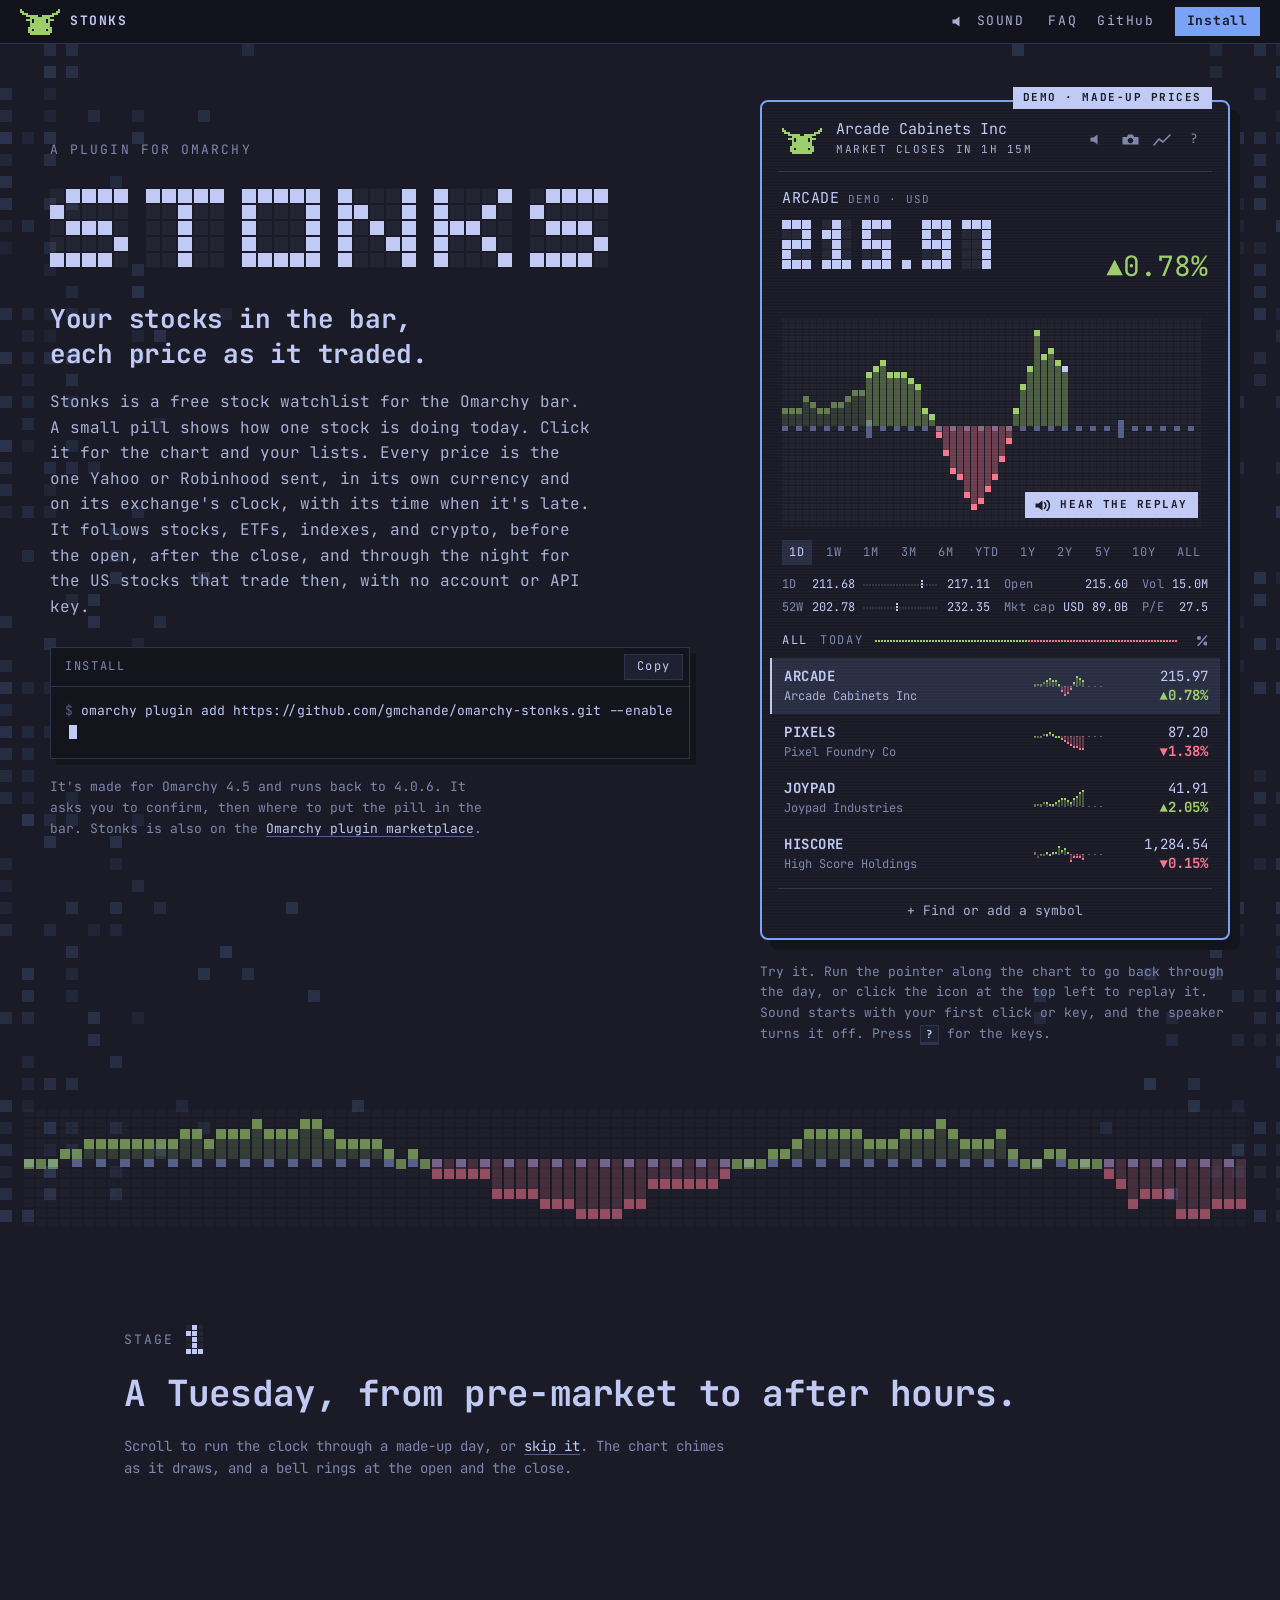
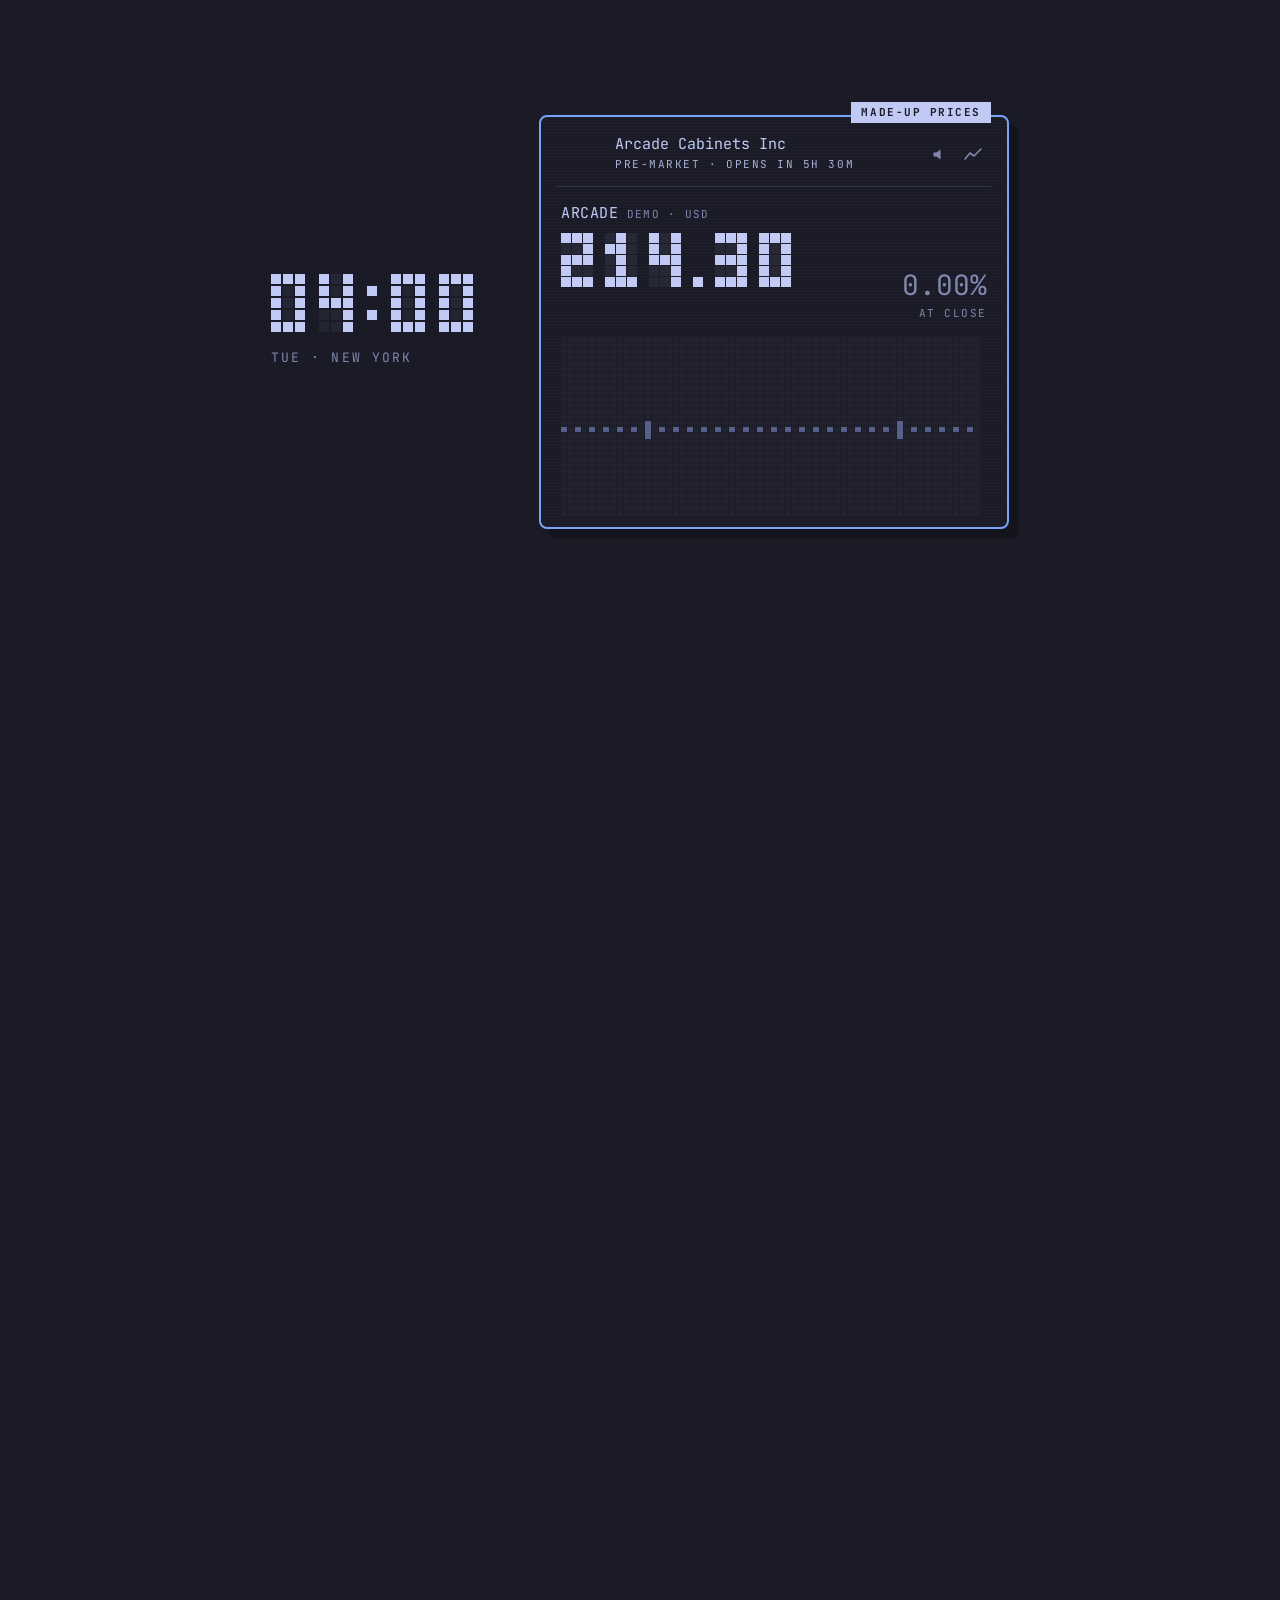
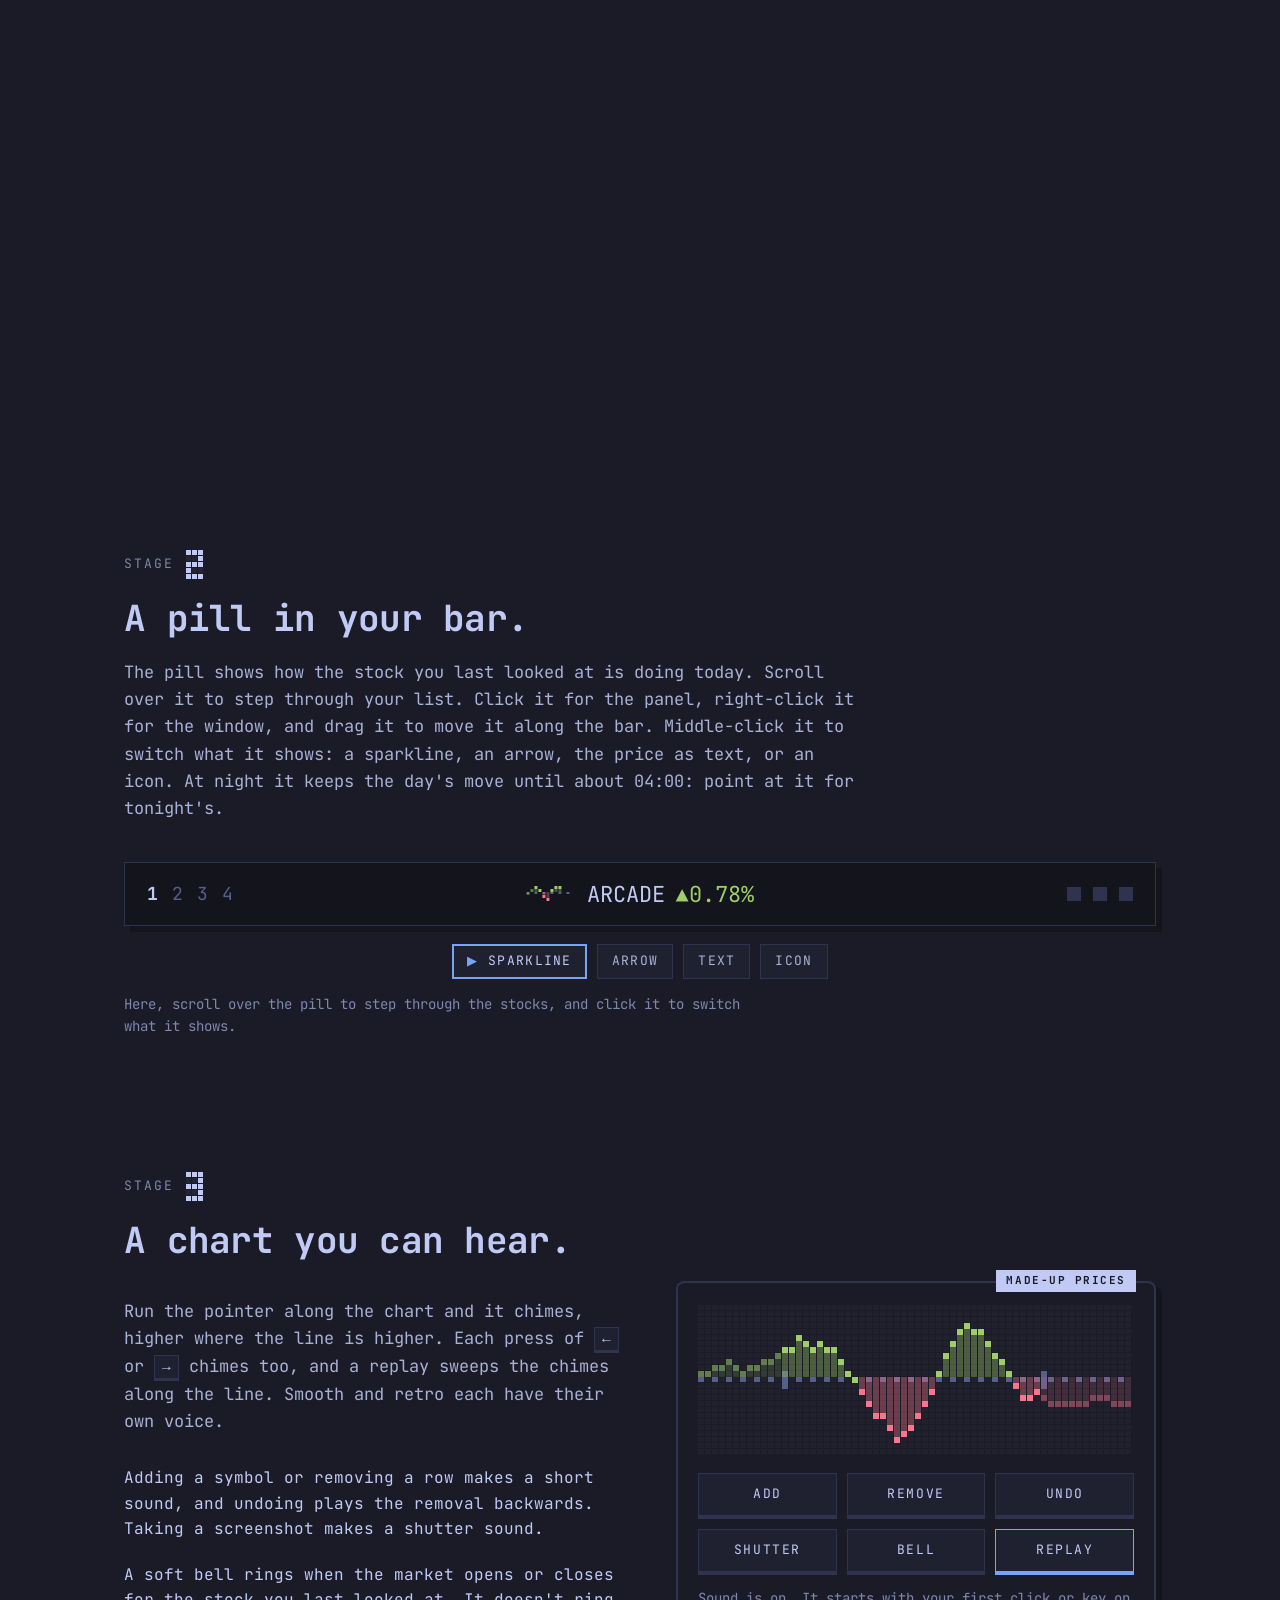
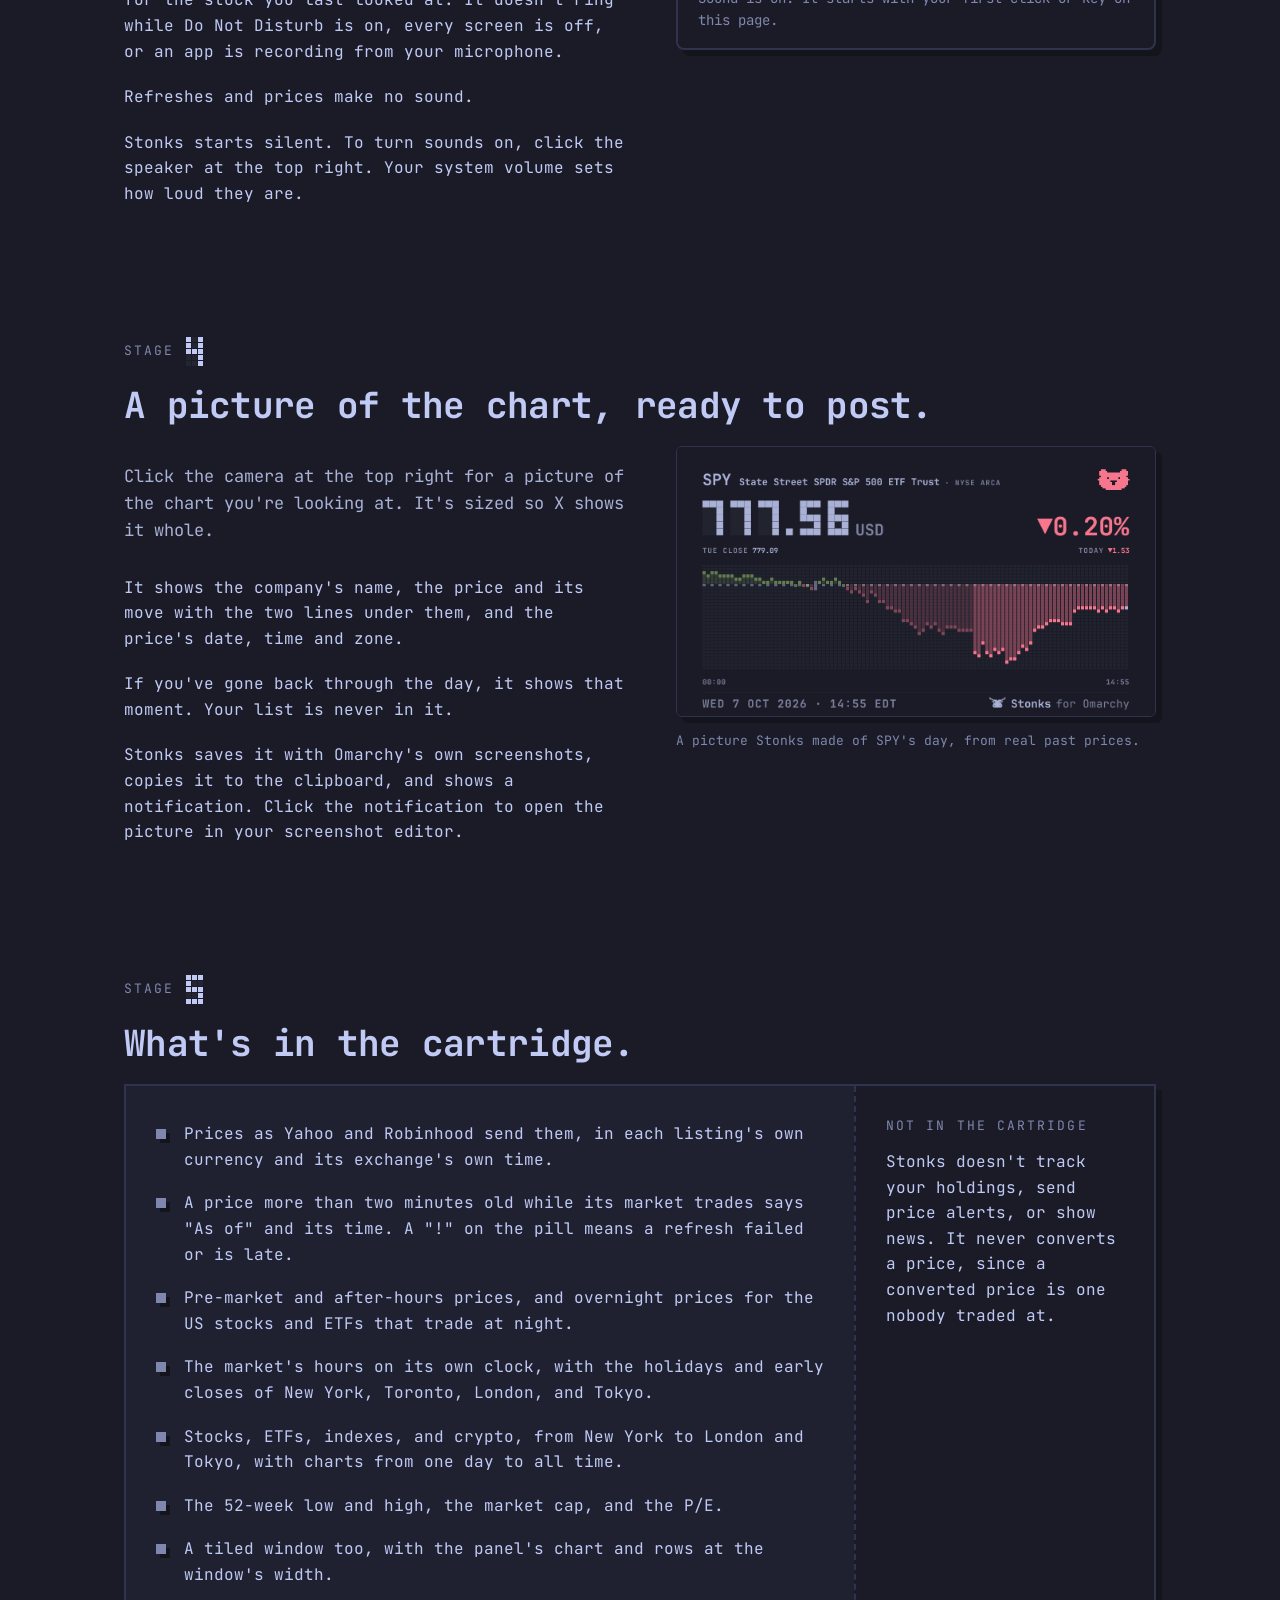
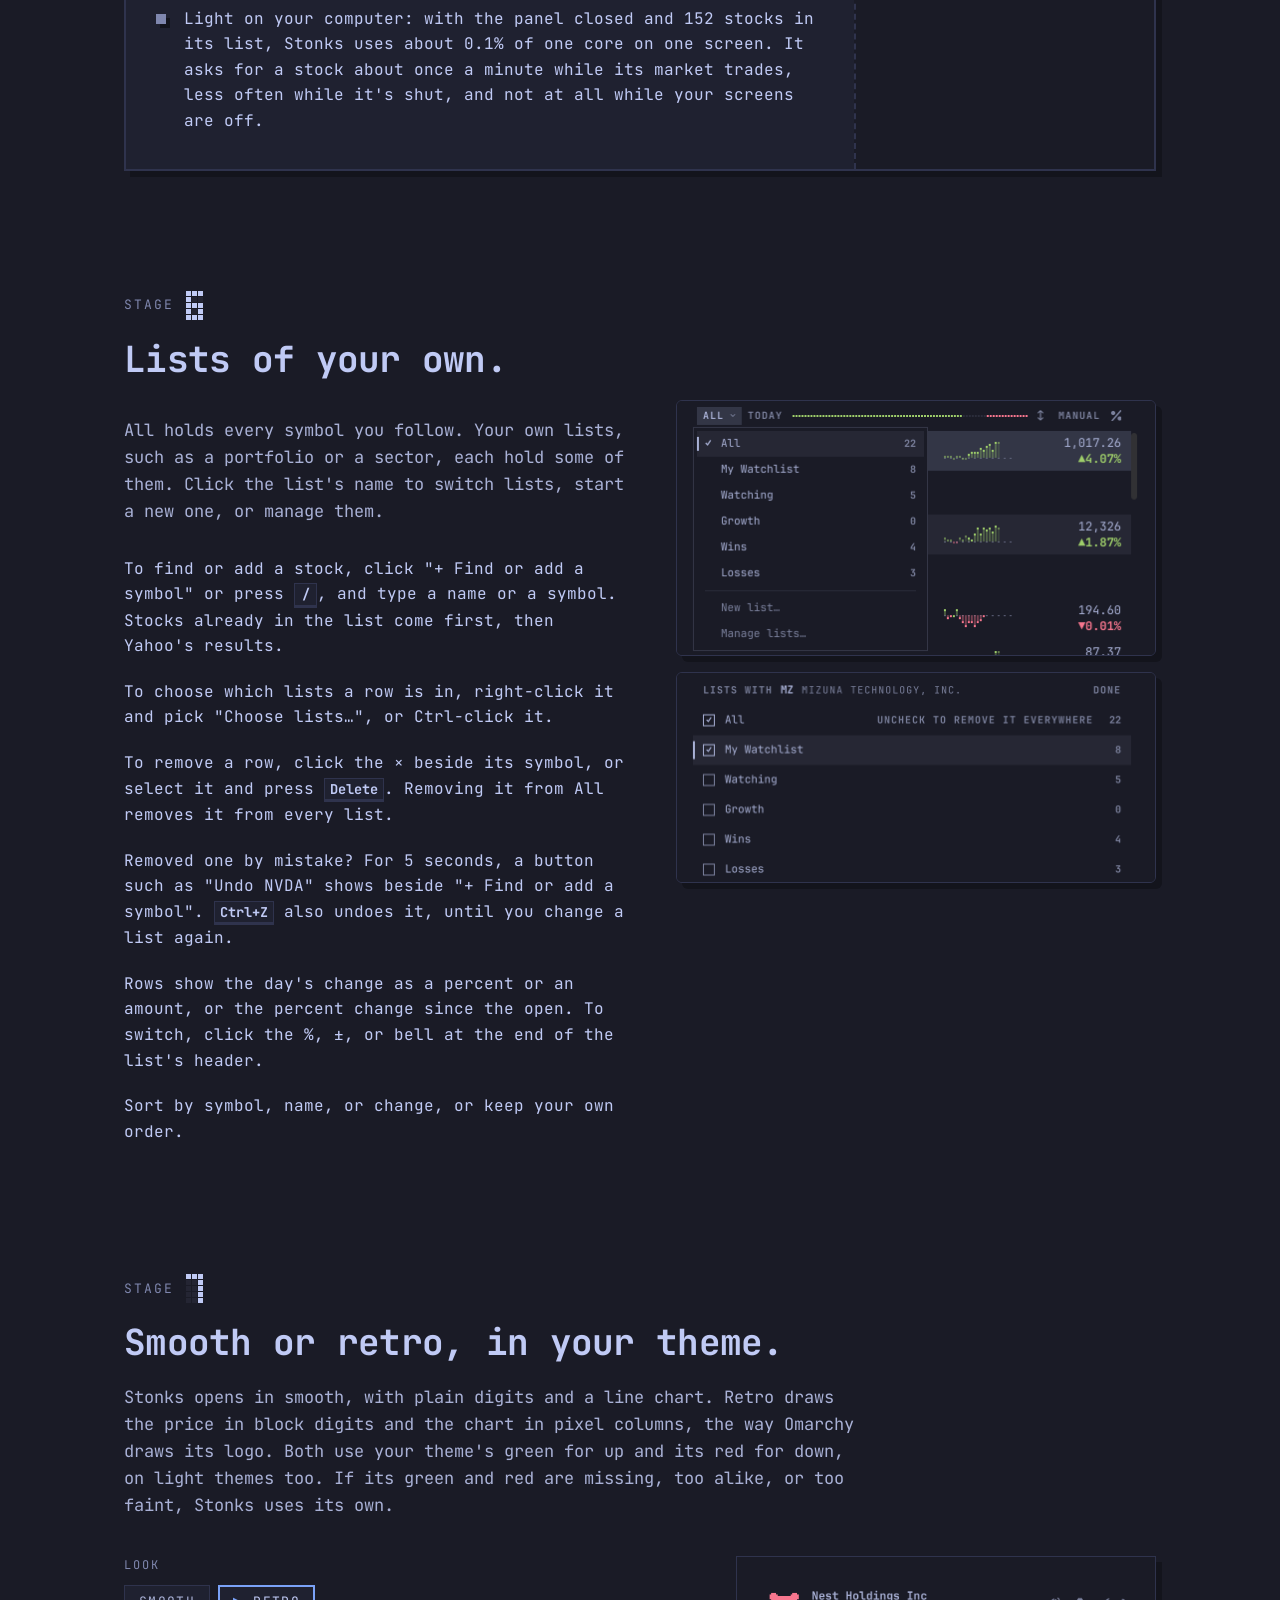
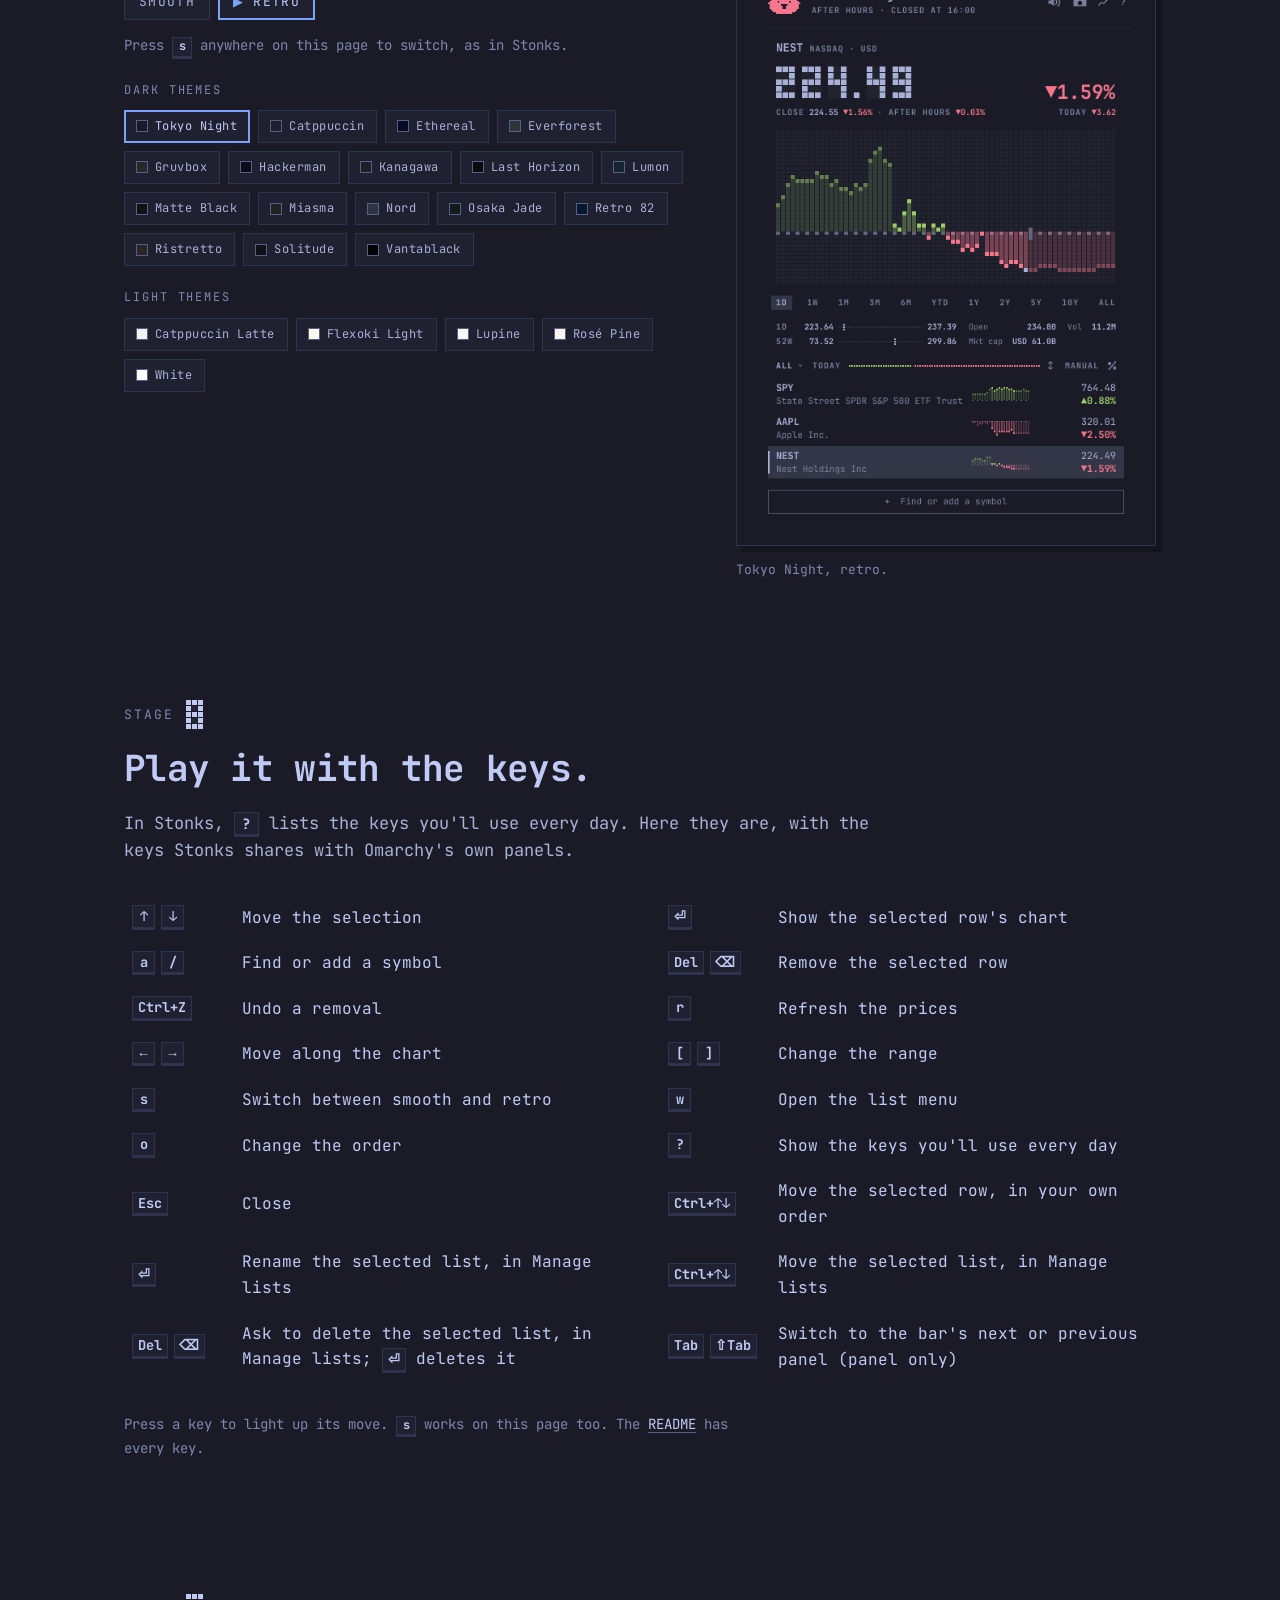
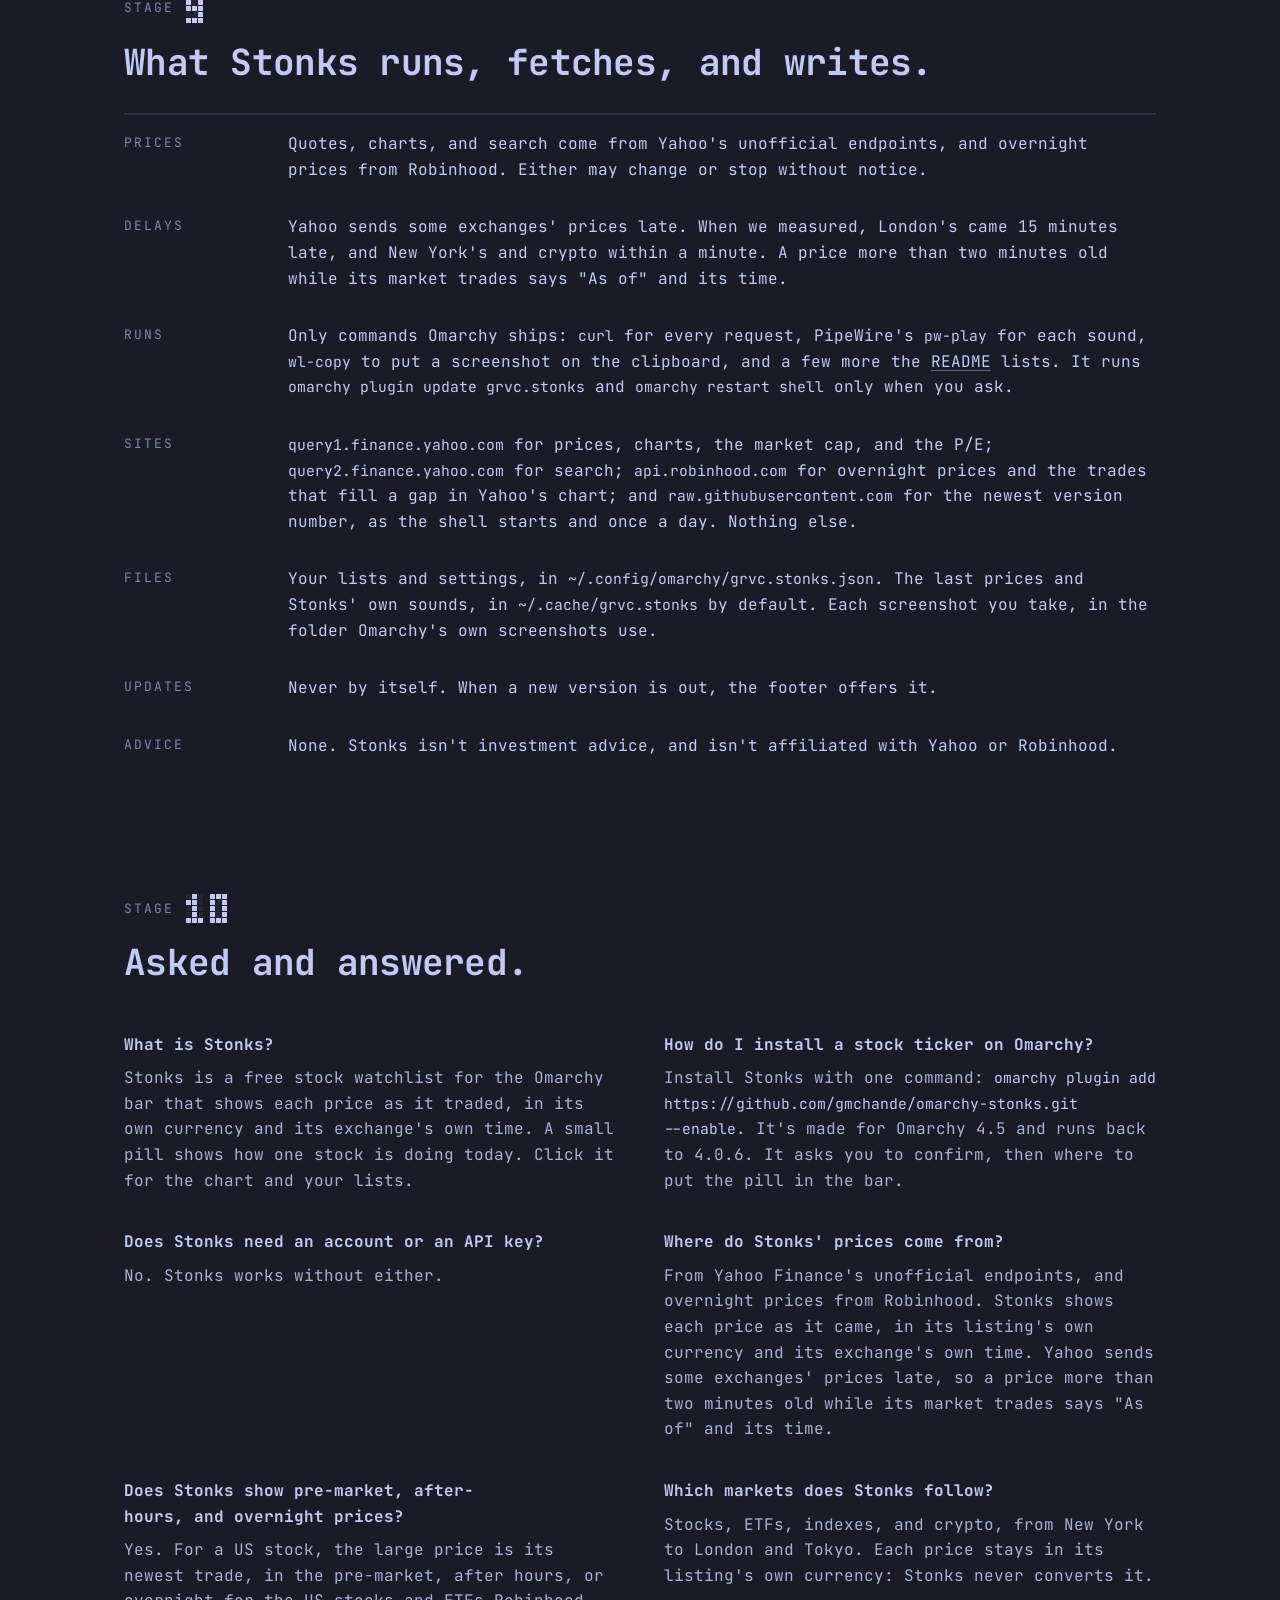
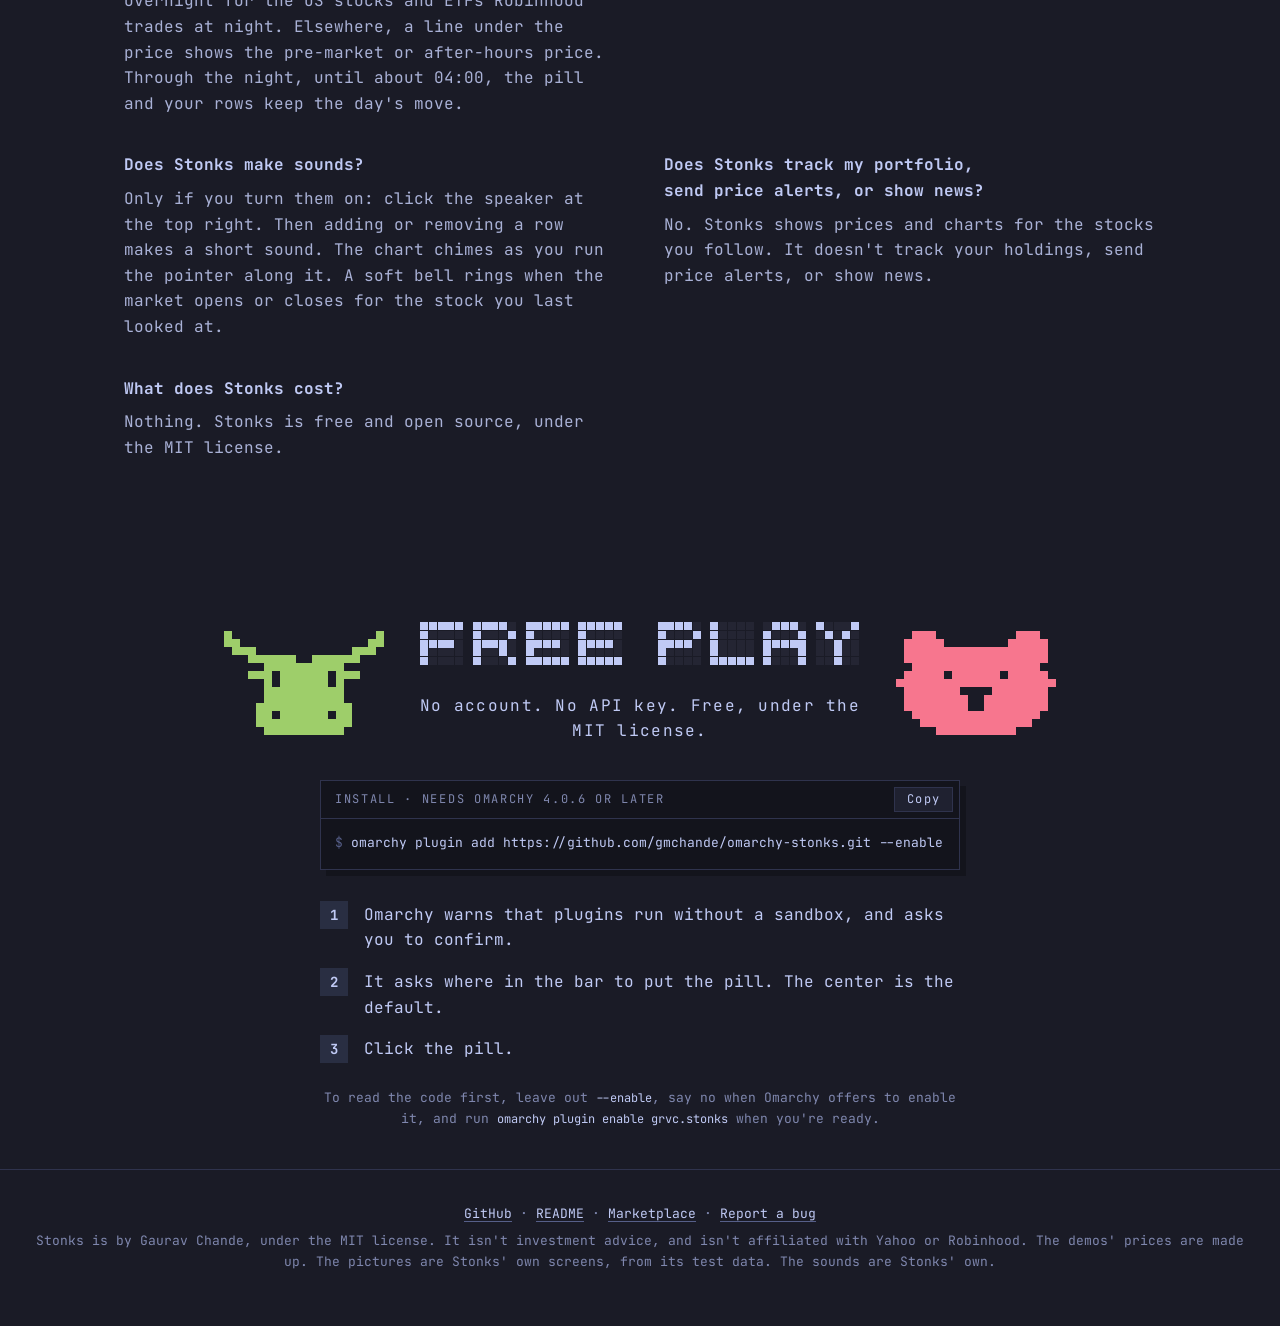
==== commit 651808a9: "The site says what Stonks costs at rest: about 0.1% of one core with 152 stocks" ====
--- a/index.html
+++ b/index.html
@@ -84,7 +84,7 @@
     { "@type": "Question", "name": "Which markets does Stonks follow?",
       "acceptedAnswer": { "@type": "Answer", "text": "Stocks, ETFs, indexes, and crypto, from New York to London and Tokyo. Each price stays in its listing's own currency: Stonks never converts it." } },
     { "@type": "Question", "name": "Does Stonks make sounds?",
-      "acceptedAnswer": { "@type": "Answer", "text": "Only if you turn them on: click the speaker at the top right, or press m. Then adding or removing a row makes a short sound. The chart chimes as you run the pointer along it. A soft bell rings when the market opens or closes for the stock you last looked at." } },
+      "acceptedAnswer": { "@type": "Answer", "text": "Only if you turn them on: click the speaker at the top right. Then adding or removing a row makes a short sound. The chart chimes as you run the pointer along it. A soft bell rings when the market opens or closes for the stock you last looked at." } },
     { "@type": "Question", "name": "Does Stonks track my portfolio, send price alerts, or show news?",
       "acceptedAnswer": { "@type": "Answer", "text": "No. Stonks shows prices and charts for the stocks you follow. It doesn't track your holdings, send price alerts, or show news." } },
     { "@type": "Question", "name": "What does Stonks cost?",
@@ -128,7 +128,7 @@
     <figure class="demo-wrap">
       <div class="demo-tag" aria-hidden="true">DEMO · MADE-UP PRICES</div>
       <div class="popup" id="demo" role="group" aria-label="A demo of Stonks' panel, with made-up symbols and prices"></div>
-      <figcaption>Try it. Run the pointer along the chart to go back through the day, or click the icon at the top left to replay it. Sound starts with your first click or key, and the speaker or <kbd>m</kbd> turns it off. Press <kbd>?</kbd> for the keys.</figcaption>
+      <figcaption>Try it. Run the pointer along the chart to go back through the day, or click the icon at the top left to replay it. Sound starts with your first click or key, and the speaker turns it off. Press <kbd>?</kbd> for the keys.</figcaption>
     </figure>
   </div>
   <canvas class="skyline" aria-hidden="true"></canvas>
@@ -184,7 +184,7 @@
         <li>Adding a symbol or removing a row makes a short sound, and undoing plays the removal backwards. Taking a screenshot makes a shutter sound.</li>
         <li>A soft bell rings when the market opens or closes for the stock you last looked at. It doesn't ring while Do Not Disturb is on, every screen is off, or an app is recording from your microphone.</li>
         <li>Refreshes and prices make no sound.</li>
-        <li>Stonks starts silent. To turn sounds on, click the speaker at the top right, or press <kbd>m</kbd>. Your system volume sets how loud they are.</li>
+        <li>Stonks starts silent. To turn sounds on, click the speaker at the top right. Your system volume sets how loud they are.</li>
       </ul>
     </div>
     <div class="sound-test">
@@ -208,7 +208,7 @@
   <h2>A picture of the chart, ready to post.</h2>
   <div class="split">
     <div>
-      <p class="wide">Click the camera at the top right, or press <kbd>Ctrl+C</kbd>, for a picture of the chart you're looking at. It's sized so X shows it whole.</p>
+      <p class="wide">Click the camera at the top right for a picture of the chart you're looking at. It's sized so X shows it whole.</p>
       <ul class="plain-list">
         <li>It shows the company's name, the price and its move with the two lines under them, and the price's date, time and zone.</li>
         <li>If you've gone back through the day, it shows that moment. Your list is never in it.</li>
@@ -234,7 +234,7 @@
       <li>Stocks, ETFs, indexes, and crypto, from New York to London and Tokyo, with charts from one day to all time.</li>
       <li>The 52-week low and high, the market cap, and the P/E.</li>
       <li>A tiled window too, with the panel's chart and rows at the window's width.</li>
-      <li>Light on your computer: Stonks asks for a stock about once a minute while its market trades, less often while it's shut, and not at all while your screens are off.</li>
+      <li>Light on your computer: with the panel closed and 152 stocks in its list, Stonks uses about 0.1% of one core on one screen. It asks for a stock about once a minute while its market trades, less often while it's shut, and not at all while your screens are off.</li>
     </ul>
     <div class="not-label">
       <p class="not-title">NOT IN THE CARTRIDGE</p>
@@ -250,8 +250,8 @@
     <div>
       <p class="wide">All holds every symbol you follow. Your own lists, such as a portfolio or a sector, each hold some of them. Click the list's name to switch lists, start a new one, or manage them.</p>
       <ul class="plain-list">
-        <li>To find or add a stock, press <kbd>/</kbd> and type a name or a symbol. Stocks already in the list come first, then Yahoo's results.</li>
-        <li>To choose which lists a row is in, right-click it and pick "Choose lists…", Ctrl-click it, or select it and press <kbd>Ctrl+Enter</kbd>.</li>
+        <li>To find or add a stock, click "+ Find or add a symbol" or press <kbd>/</kbd>, and type a name or a symbol. Stocks already in the list come first, then Yahoo's results.</li>
+        <li>To choose which lists a row is in, right-click it and pick "Choose lists…", or Ctrl-click it.</li>
         <li>To remove a row, click the × beside its symbol, or select it and press <kbd>Delete</kbd>. Removing it from All removes it from every list.</li>
         <li>Removed one by mistake? For 5 seconds, a button such as "Undo NVDA" shows beside "+ Find or add a symbol". <kbd>Ctrl+Z</kbd> also undoes it, until you change a list again.</li>
         <li>Rows show the day's change as a percent or an amount, or the percent change since the open. To switch, click the %, ±, or bell at the end of the list's header.</li>
@@ -292,36 +292,28 @@
 <section class="stage" id="keys">
   <p class="stage-label"><span>STAGE</span><span class="blocks" data-text="8" data-cell="6" aria-hidden="true"></span><span class="sr">8</span></p>
   <h2>Play it with the keys.</h2>
-  <p class="wide">In Stonks, <kbd>?</kbd> lists the keys you'll use every day. Here are all of them.</p>
+  <p class="wide">In Stonks, <kbd>?</kbd> lists the keys you'll use every day. Here they are, with the keys Stonks shares with Omarchy's own panels.</p>
   <dl class="moves">
     <div data-keys="ArrowUp ArrowDown"><dt><kbd>↑</kbd><kbd>↓</kbd></dt><dd>Move the selection</dd></div>
     <div data-keys="Enter"><dt><kbd>⏎</kbd></dt><dd>Show the selected row's chart</dd></div>
-    <div data-keys="Ctrl+enter"><dt><kbd>Ctrl+⏎</kbd></dt><dd>Choose the selected row's lists</dd></div>
-    <div data-keys="ArrowLeft ArrowRight"><dt><kbd>←</kbd><kbd>→</kbd></dt><dd>Move along the chart</dd></div>
-    <div data-keys="[ ]"><dt><kbd>[</kbd><kbd>]</kbd></dt><dd>Change the range</dd></div>
-    <div data-keys="p"><dt><kbd>p</kbd></dt><dd>Replay the chart</dd></div>
-    <div data-keys="Ctrl+c"><dt><kbd>Ctrl+C</kbd></dt><dd>Take a screenshot</dd></div>
     <div data-keys="a /"><dt><kbd>a</kbd><kbd>/</kbd></dt><dd>Find or add a symbol</dd></div>
     <div data-keys="Delete Backspace"><dt><kbd>Del</kbd><kbd>⌫</kbd></dt><dd>Remove the selected row</dd></div>
     <div data-keys="Ctrl+z"><dt><kbd>Ctrl+Z</kbd></dt><dd>Undo a removal</dd></div>
+    <div data-keys="r"><dt><kbd>r</kbd></dt><dd>Refresh the prices</dd></div>
+    <div data-keys="ArrowLeft ArrowRight"><dt><kbd>←</kbd><kbd>→</kbd></dt><dd>Move along the chart</dd></div>
+    <div data-keys="[ ]"><dt><kbd>[</kbd><kbd>]</kbd></dt><dd>Change the range</dd></div>
+    <div data-keys="s"><dt><kbd>s</kbd></dt><dd>Switch between smooth and retro</dd></div>
+    <div data-keys="w"><dt><kbd>w</kbd></dt><dd>Open the list menu</dd></div>
+    <div data-keys="o"><dt><kbd>o</kbd></dt><dd>Change the order</dd></div>
+    <div data-keys="?"><dt><kbd>?</kbd></dt><dd>Show the keys you'll use every day</dd></div>
+    <div data-keys="Escape"><dt><kbd>Esc</kbd></dt><dd>Close</dd></div>
     <div data-keys="Ctrl+arrowup Ctrl+arrowdown"><dt><kbd>Ctrl+↑↓</kbd></dt><dd>Move the selected row, in your own order</dd></div>
-    <div data-keys="o"><dt><kbd>o</kbd></dt><dd>Change the order</dd></div>
-    <div data-keys="O"><dt><kbd>Shift+O</kbd></dt><dd>Reverse the order</dd></div>
-    <div data-keys="w"><dt><kbd>w</kbd></dt><dd>Open the list menu</dd></div>
     <div data-keys="Enter"><dt><kbd>⏎</kbd></dt><dd>Rename the selected list, in Manage lists</dd></div>
     <div data-keys="Ctrl+arrowup Ctrl+arrowdown"><dt><kbd>Ctrl+↑↓</kbd></dt><dd>Move the selected list, in Manage lists</dd></div>
     <div data-keys="Delete Backspace"><dt><kbd>Del</kbd><kbd>⌫</kbd></dt><dd>Ask to delete the selected list, in Manage lists; <kbd>⏎</kbd> deletes it</dd></div>
-    <div data-keys="c"><dt><kbd>c</kbd></dt><dd>Show the change in %, an amount or since the open</dd></div>
-    <div data-keys="s"><dt><kbd>s</kbd></dt><dd>Switch between smooth and retro</dd></div>
-    <div data-keys="m"><dt><kbd>m</kbd></dt><dd>Turn sounds on or off</dd></div>
-    <div data-keys="r"><dt><kbd>r</kbd></dt><dd>Refresh</dd></div>
-    <div data-keys="U"><dt><kbd>Shift+U</kbd></dt><dd>Update Stonks when a new version is out, and restart the shell to run it</dd></div>
-    <div data-keys="b"><dt><kbd>b</kbd></dt><dd>Change how the pill looks, as a middle-click on it does (panel only)</dd></div>
     <div data-keys="Tab Shift+Tab"><dt><kbd>Tab</kbd><kbd>⇧Tab</kbd></dt><dd>Switch to the bar's next or previous panel (panel only)</dd></div>
-    <div data-keys="?"><dt><kbd>?</kbd></dt><dd>Show the keys you'll use every day</dd></div>
-    <div data-keys="Escape"><dt><kbd>Esc</kbd></dt><dd>Close</dd></div>
   </dl>
-  <p class="note"><span class="keys-only">Press a key to light up its move. <kbd>s</kbd> and <kbd>m</kbd> work on this page too. </span>The <a href="https://github.com/gmchande/omarchy-stonks#keys">README</a> has the same table.</p>
+  <p class="note"><span class="keys-only">Press a key to light up its move. <kbd>s</kbd> works on this page too. </span>The <a href="https://github.com/gmchande/omarchy-stonks#keys">README</a> has every key.</p>
 </section>
 
 <section class="stage" id="rules">
@@ -348,7 +340,7 @@
     <section class="qa"><h3>Where do Stonks' prices come from?</h3><p>From Yahoo Finance's unofficial endpoints, and overnight prices from Robinhood. Stonks shows each price as it came, in its listing's own currency and its exchange's own time. Yahoo sends some exchanges' prices late, so a price more than two minutes old while its market trades says "As of" and its time.</p></section>
     <section class="qa"><h3>Does Stonks show pre-market, after-hours, and overnight prices?</h3><p>Yes. For a US stock, the large price is its newest trade, in the pre-market, after hours, or overnight for the US stocks and ETFs Robinhood trades at night. Elsewhere, a line under the price shows the pre-market or after-hours price. Through the night, until about 04:00, the pill and your rows keep the day's move.</p></section>
     <section class="qa"><h3>Which markets does Stonks follow?</h3><p>Stocks, ETFs, indexes, and crypto, from New York to London and Tokyo. Each price stays in its listing's own currency: Stonks never converts it.</p></section>
-    <section class="qa"><h3>Does Stonks make sounds?</h3><p>Only if you turn them on: click the speaker at the top right, or press m. Then adding or removing a row makes a short sound. The chart chimes as you run the pointer along it. A soft bell rings when the market opens or closes for the stock you last looked at.</p></section>
+    <section class="qa"><h3>Does Stonks make sounds?</h3><p>Only if you turn them on: click the speaker at the top right. Then adding or removing a row makes a short sound. The chart chimes as you run the pointer along it. A soft bell rings when the market opens or closes for the stock you last looked at.</p></section>
     <section class="qa"><h3>Does Stonks track my portfolio, send price alerts, or show news?</h3><p>No. Stonks shows prices and charts for the stocks you follow. It doesn't track your holdings, send price alerts, or show news.</p></section>
     <section class="qa"><h3>What does Stonks cost?</h3><p>Nothing. Stonks is free and open source, under the MIT license.</p></section>
   </div>
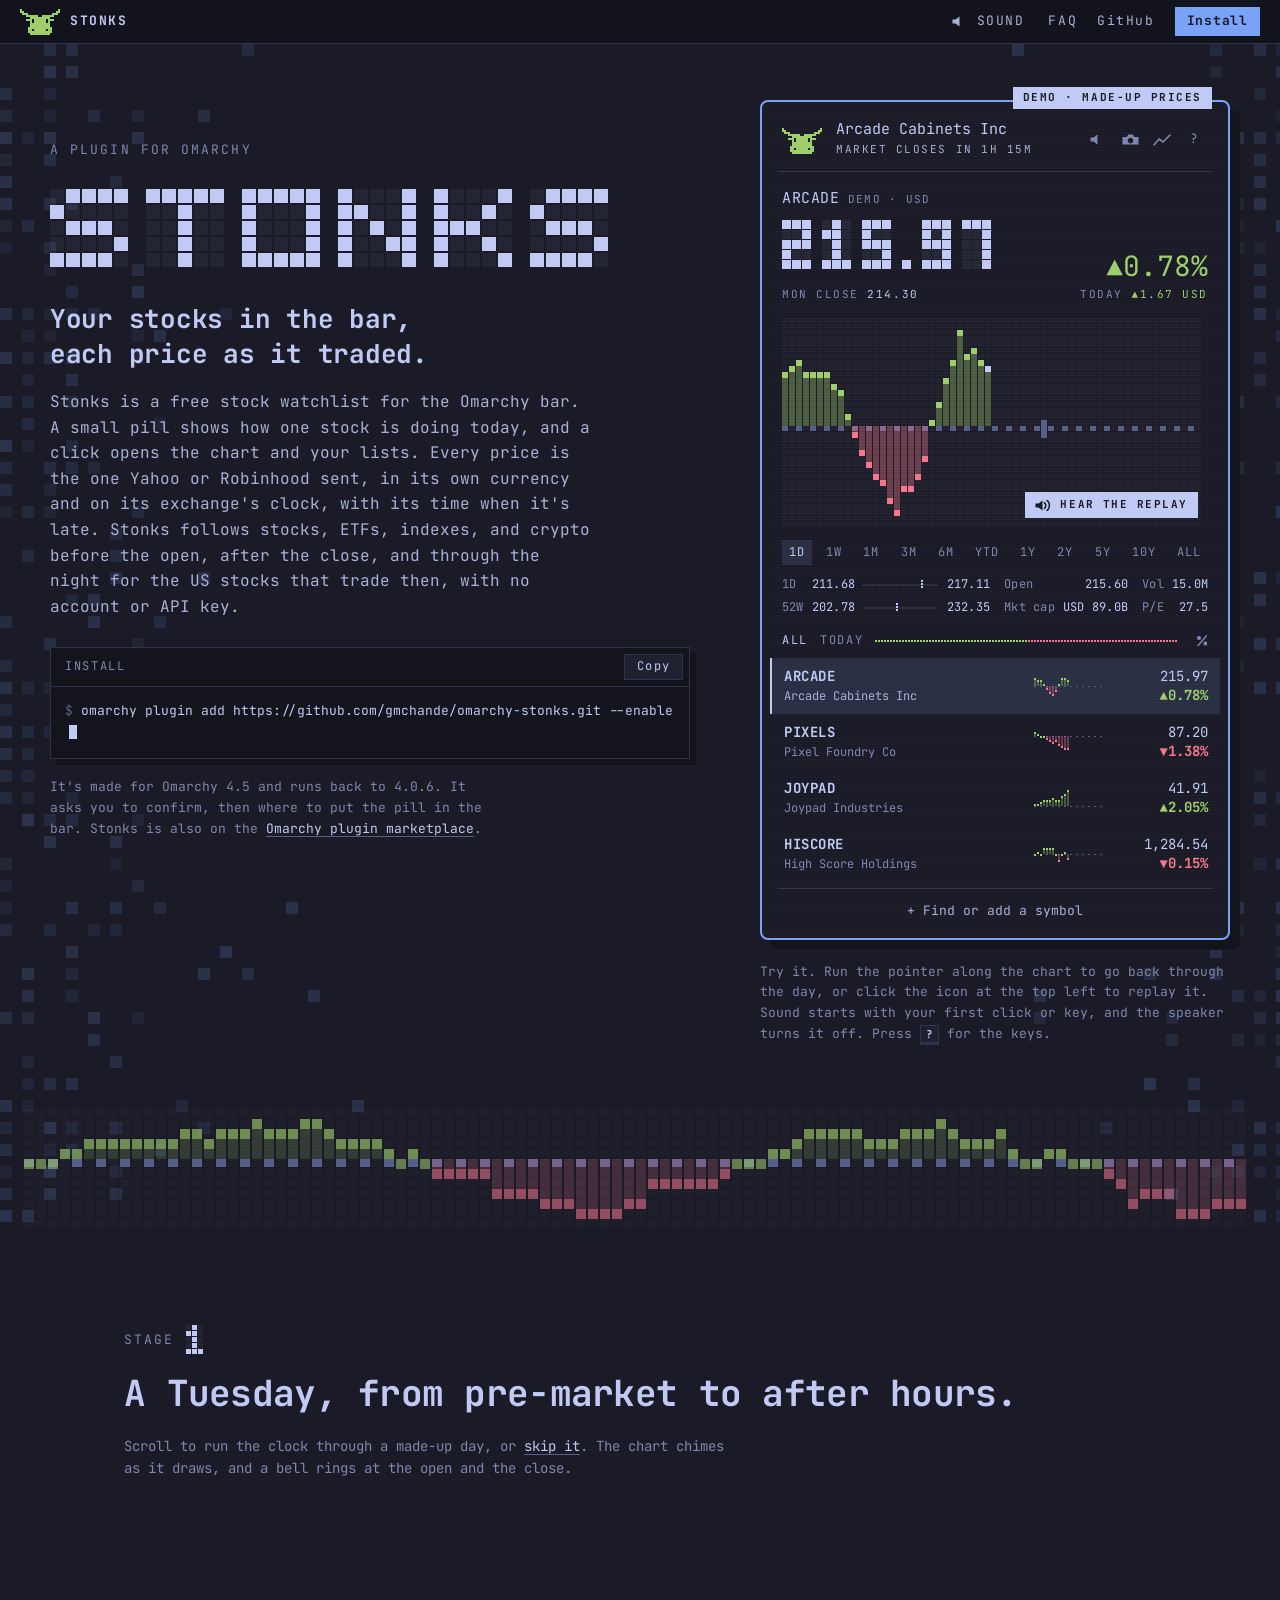
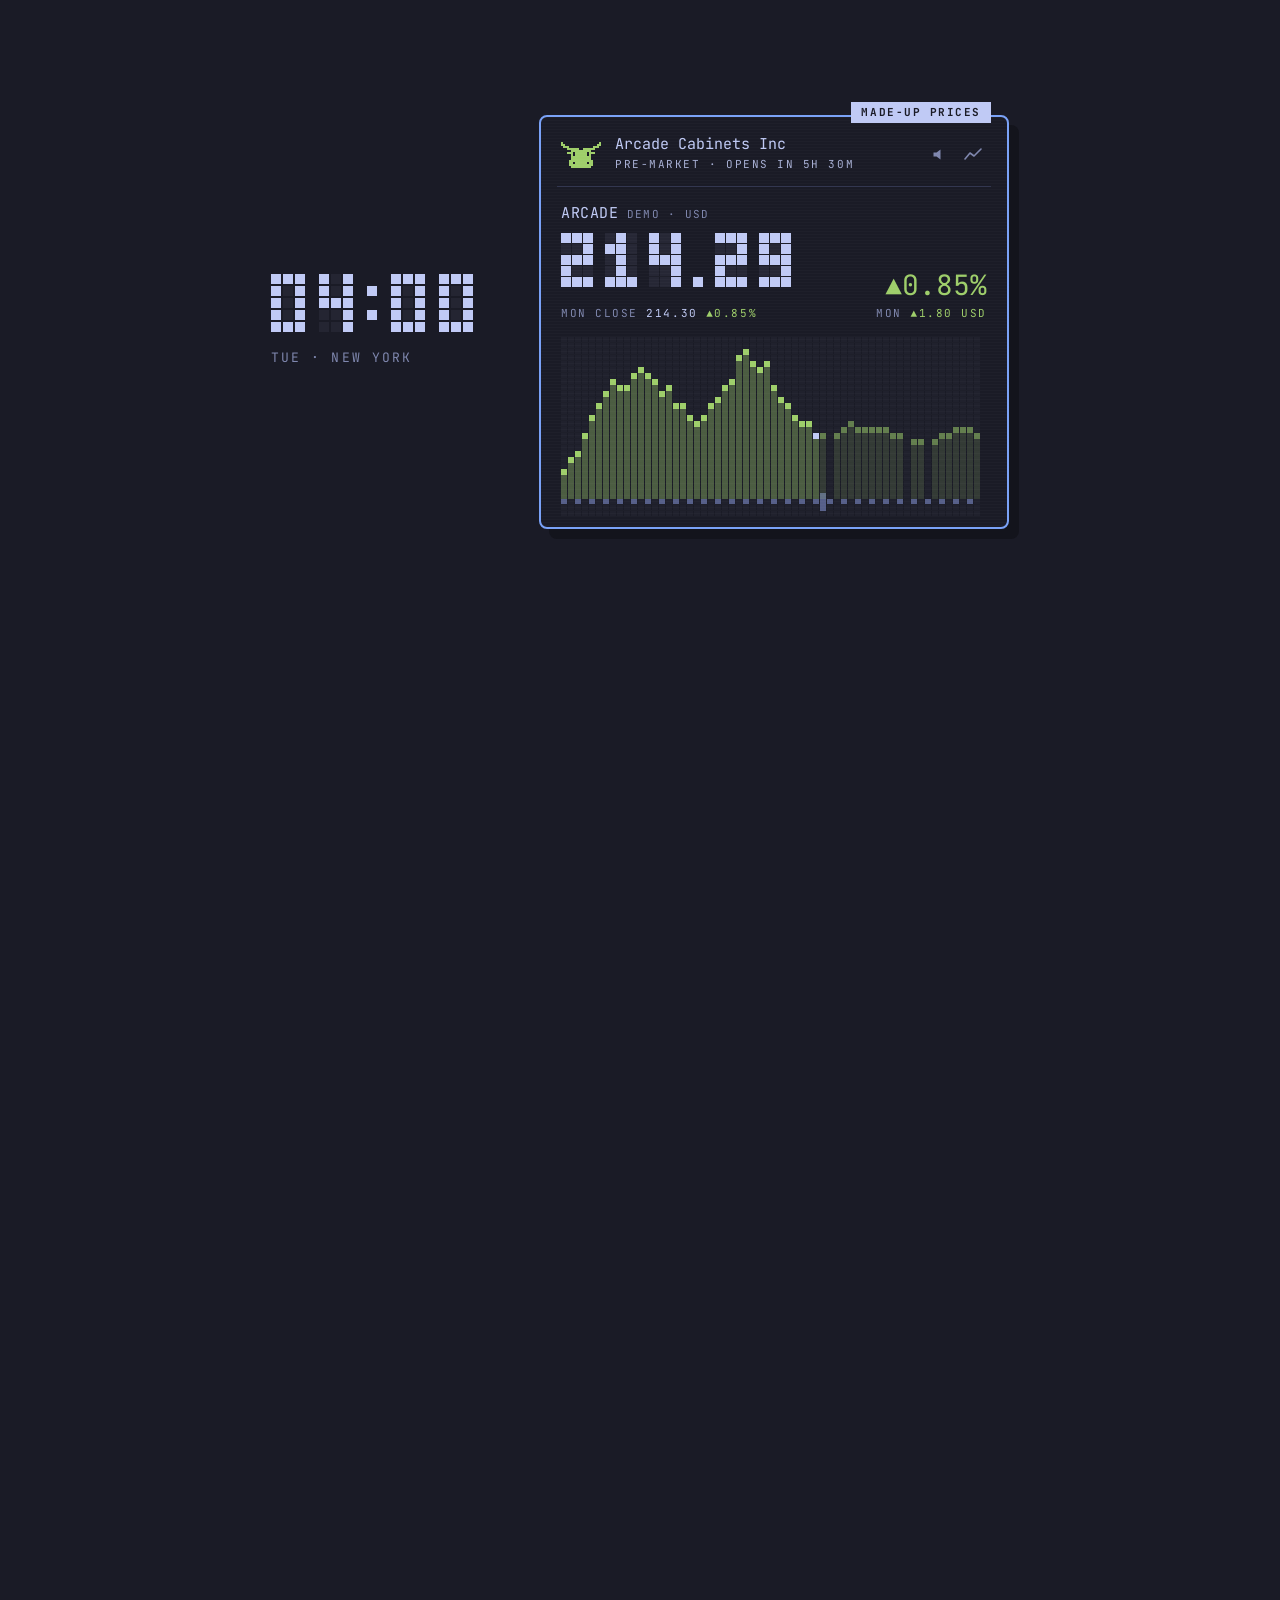
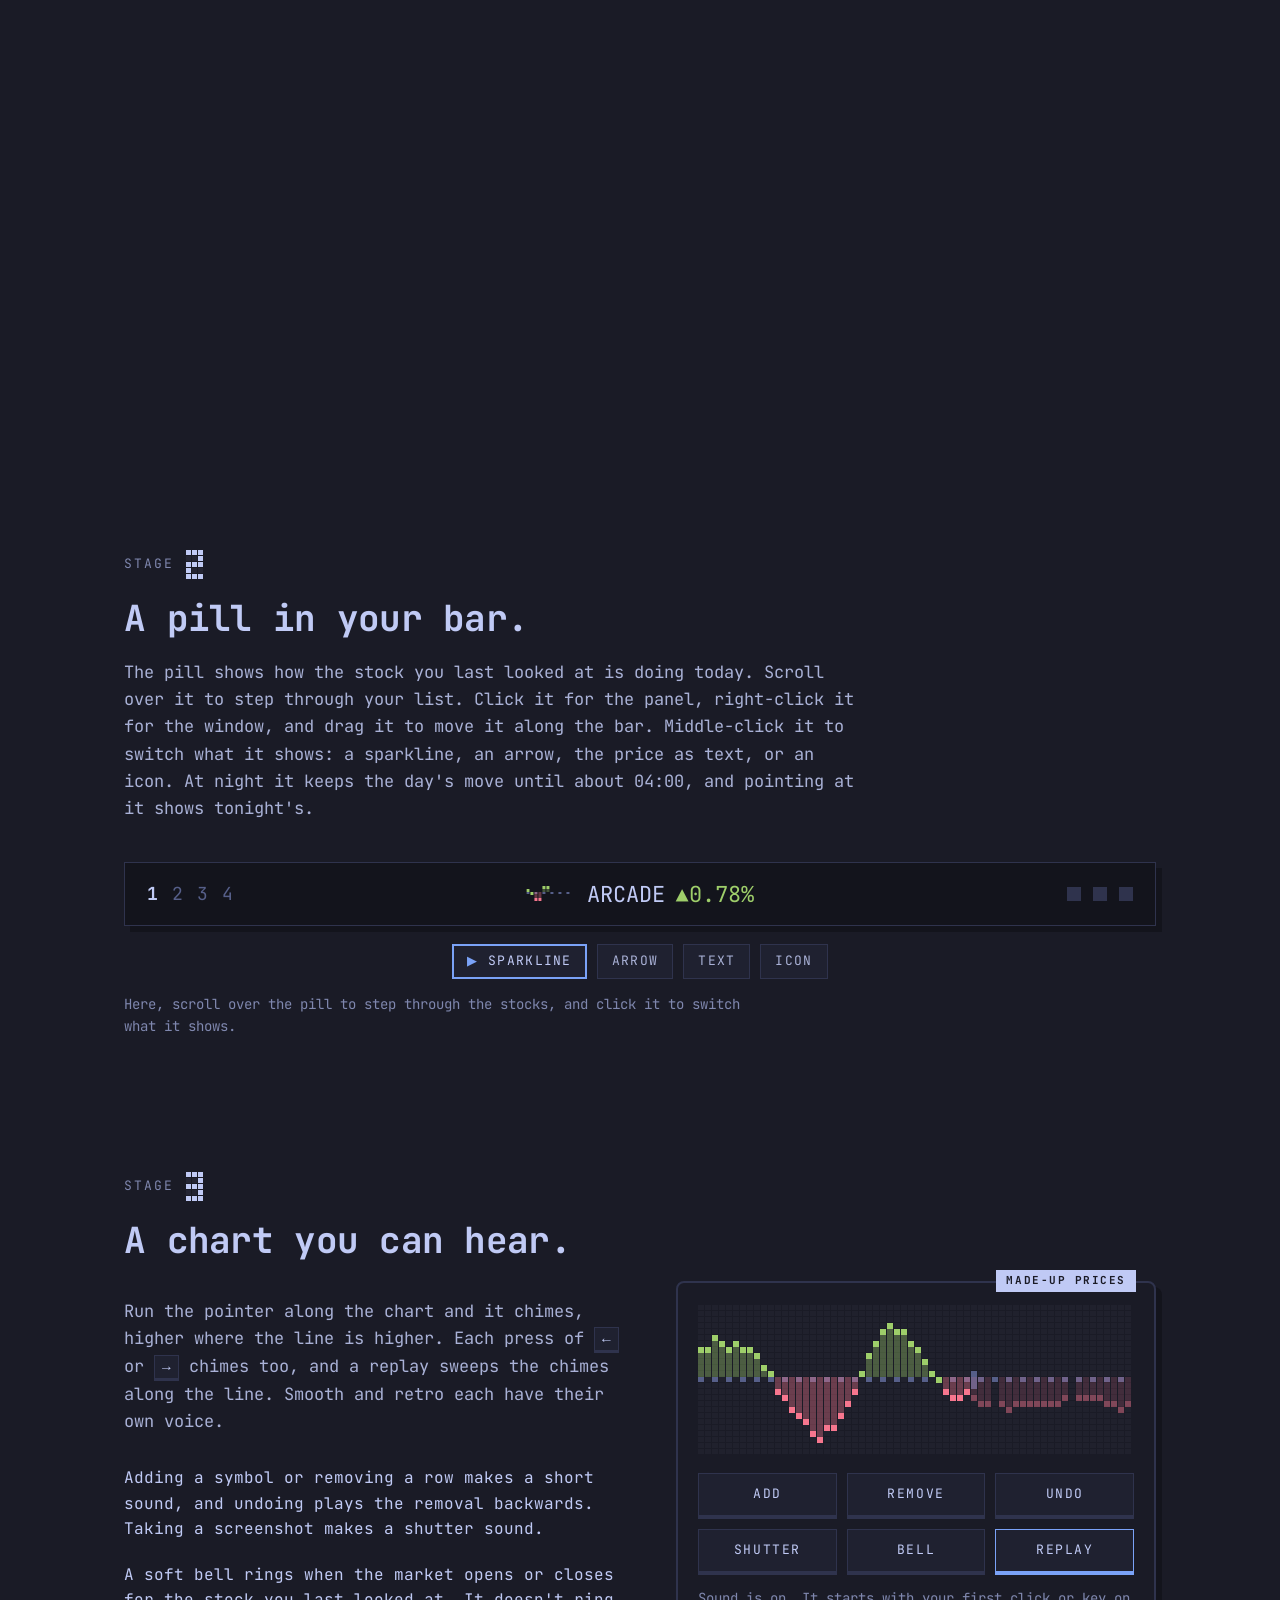
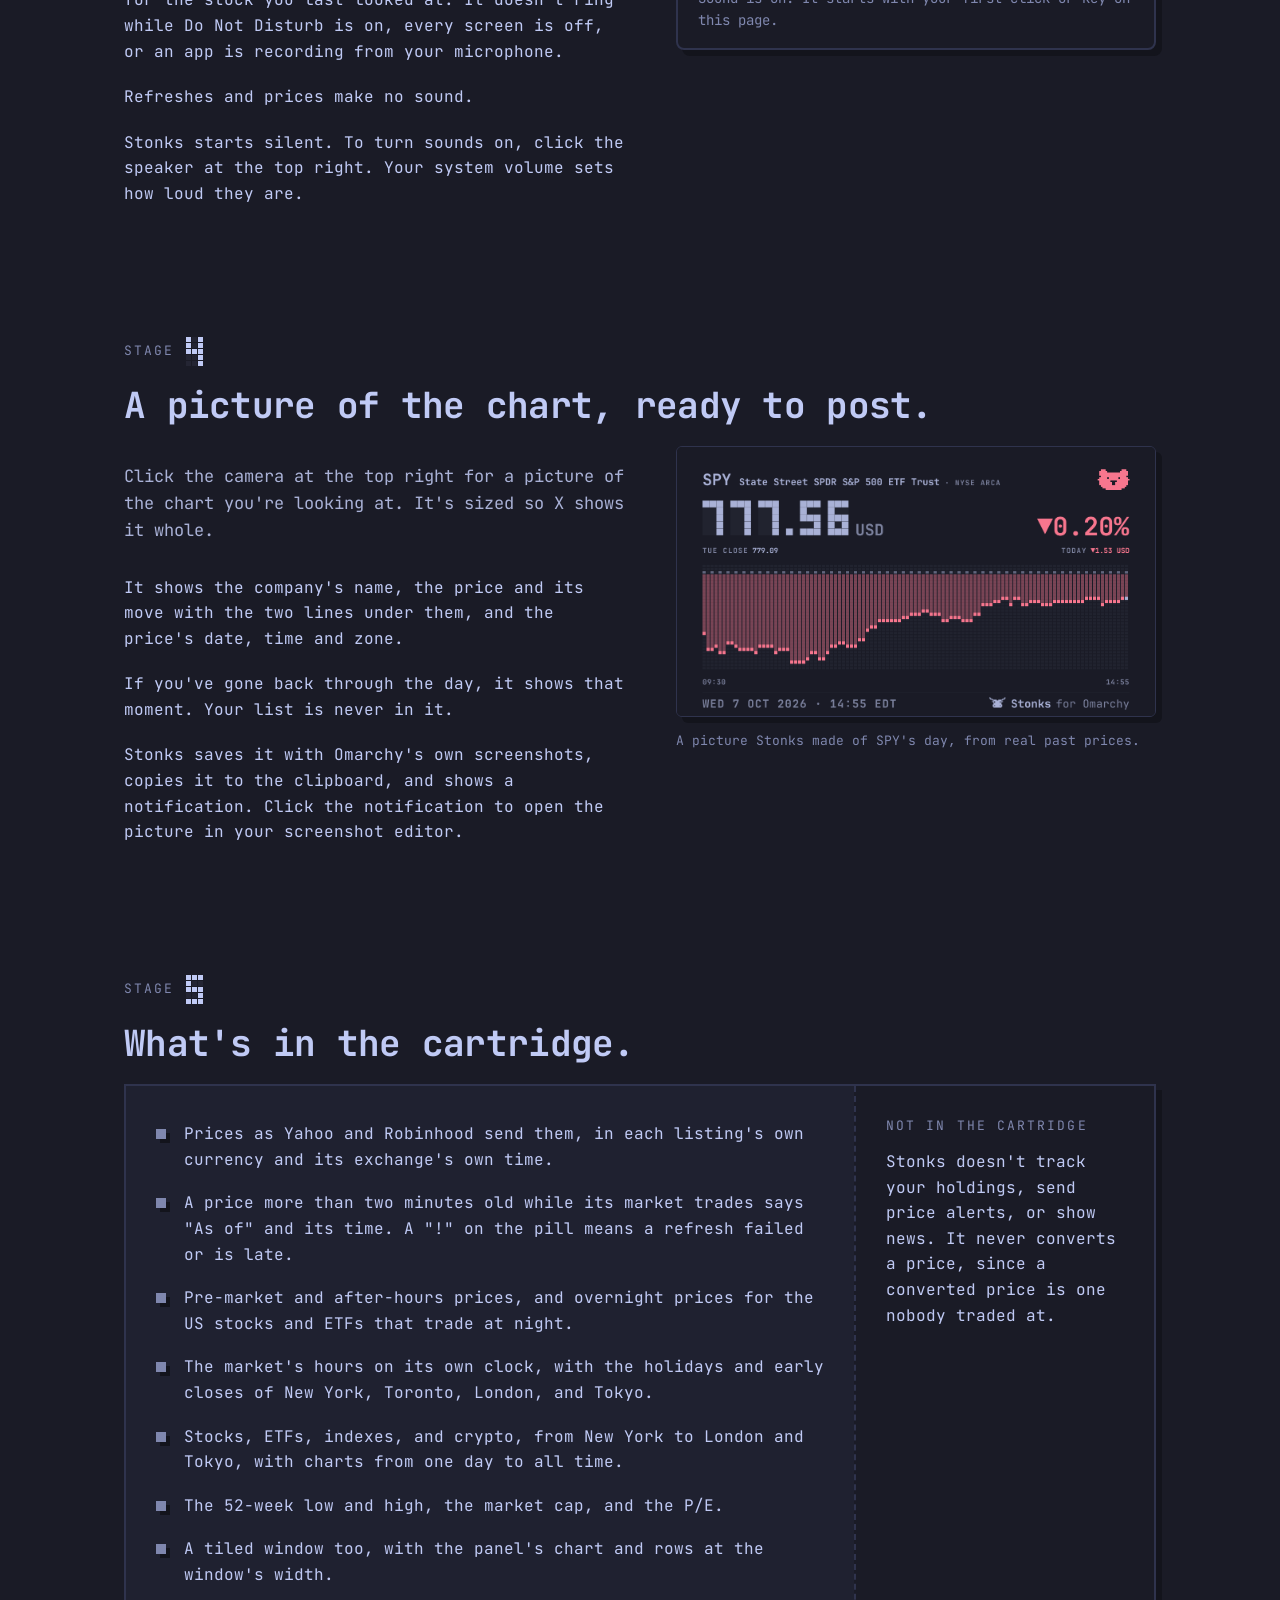
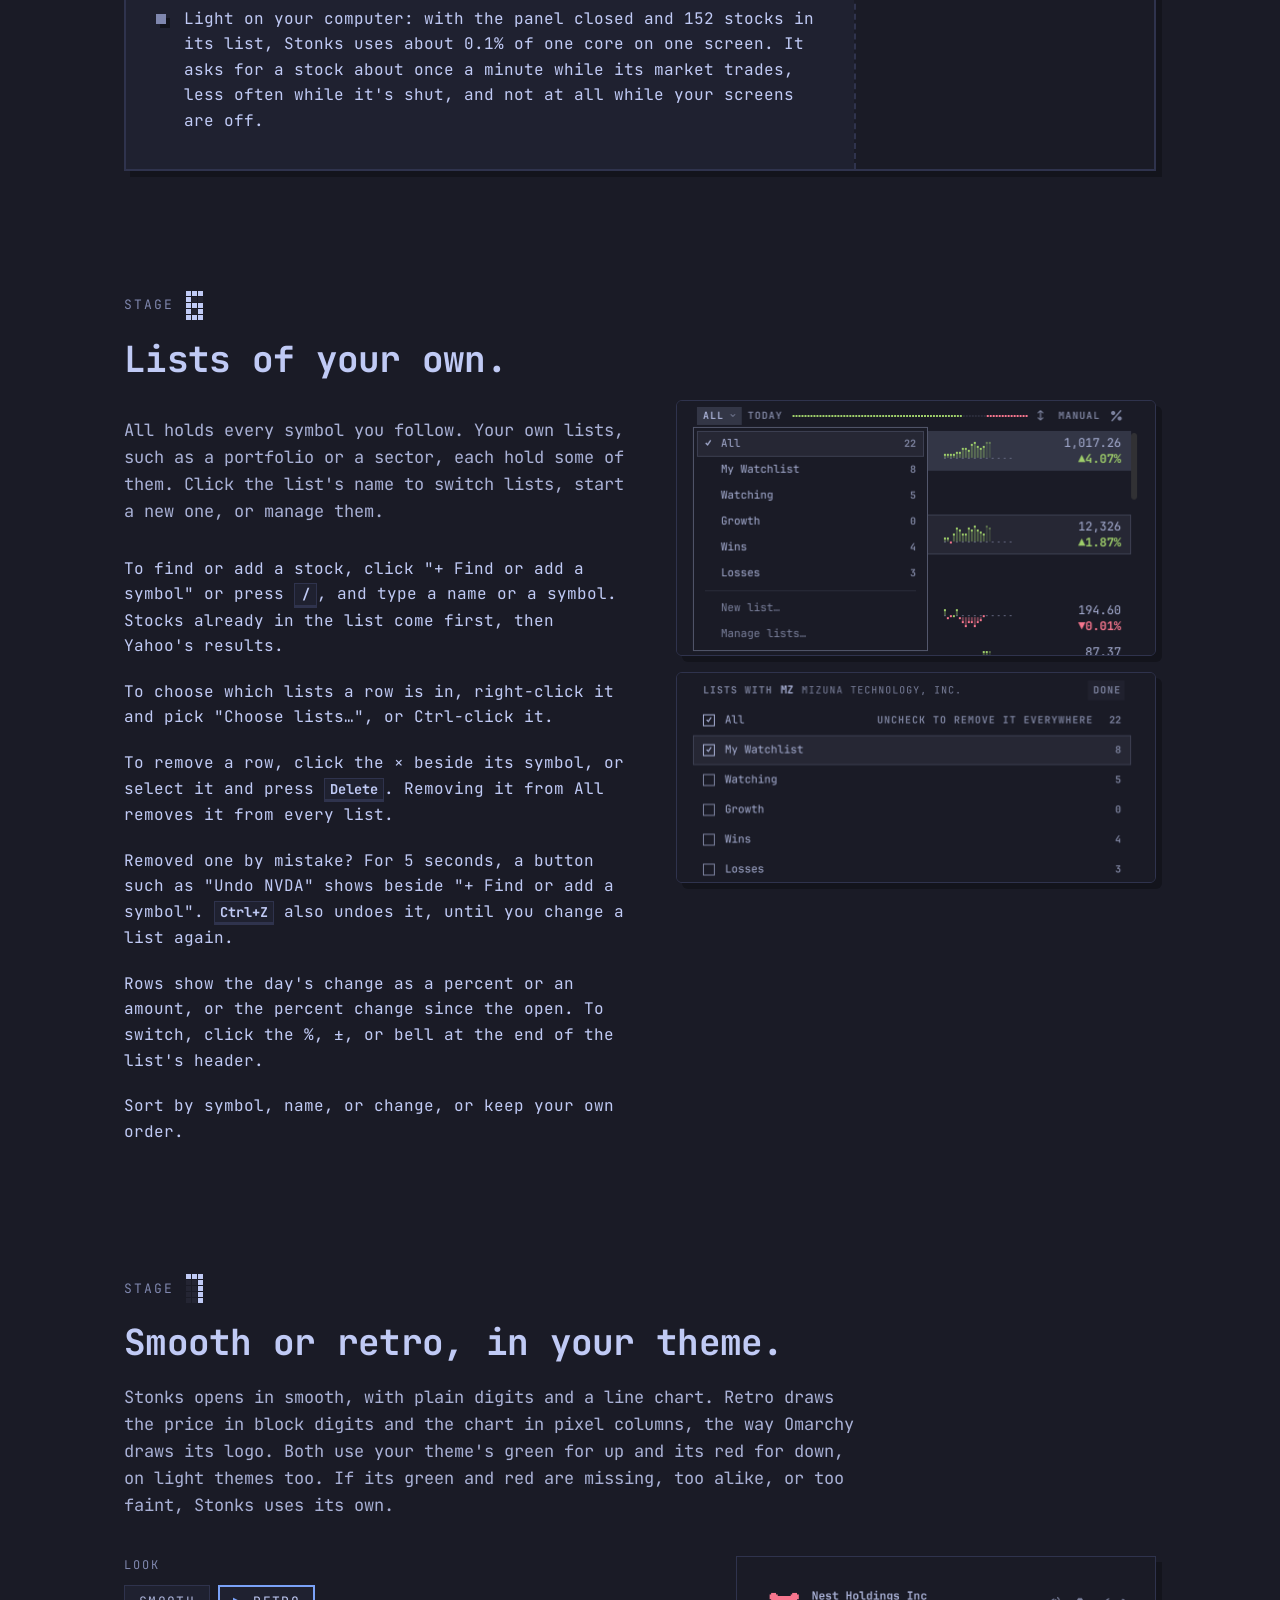
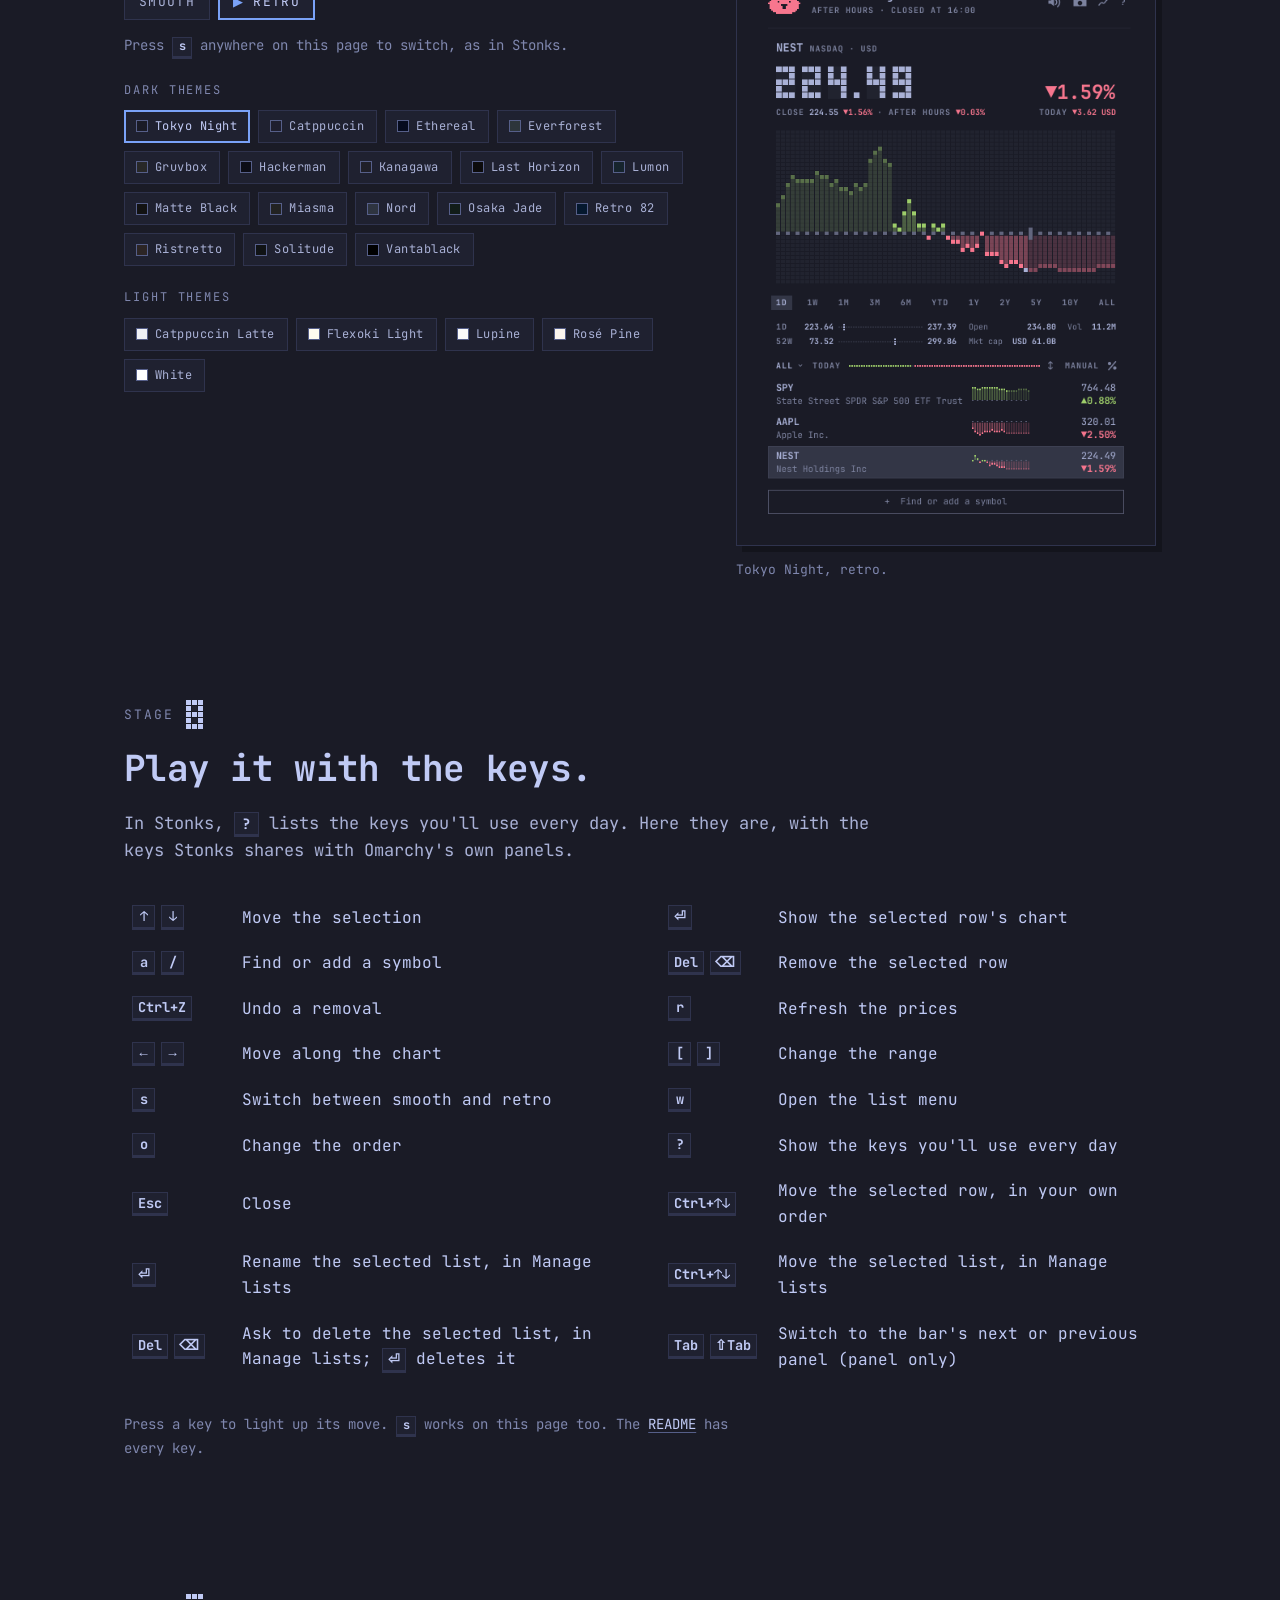
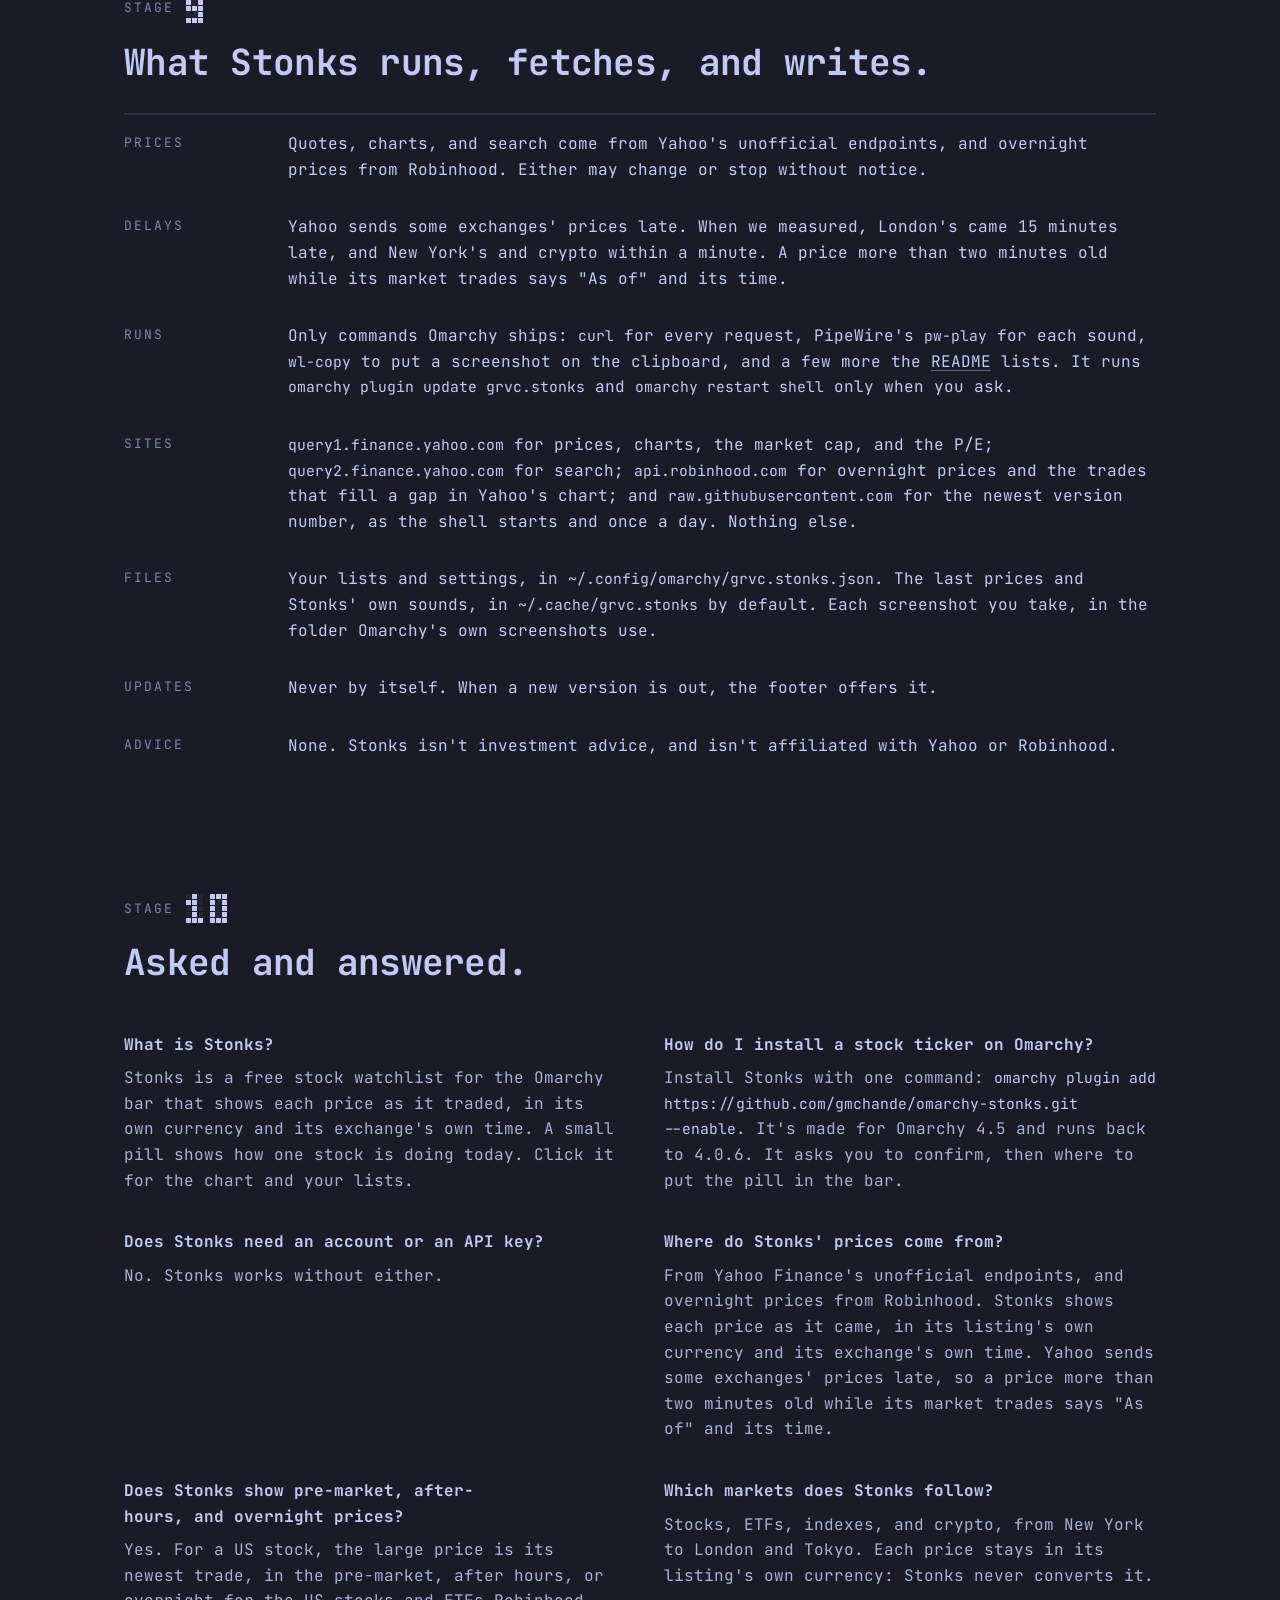
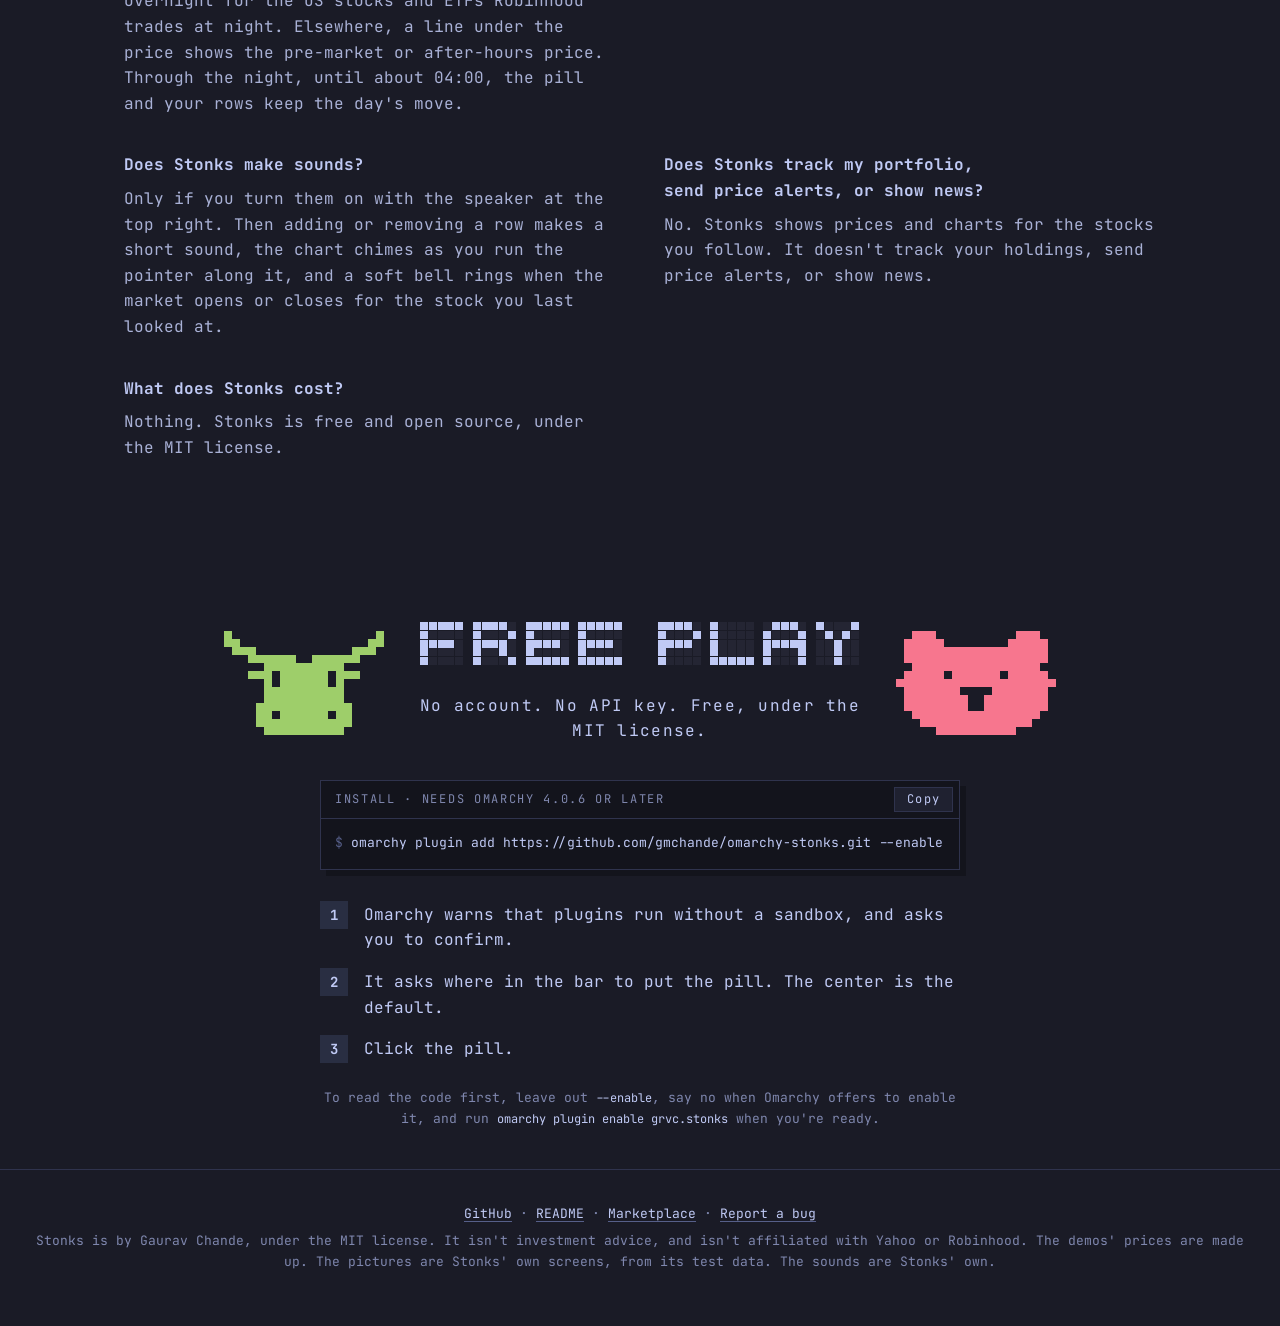
==== commit d6caeb2d: "The site's opening, the pill's night and the sounds answer read as whole sentences, and the screensh" ====
--- a/index.html
+++ b/index.html
@@ -4,7 +4,7 @@
 <meta charset="utf-8">
 <meta name="viewport" content="width=device-width, initial-scale=1">
 <title>Stonks: a stock ticker and watchlist for the Omarchy bar</title>
-<meta name="description" content="Stonks puts your stocks in the Omarchy bar, each price as it traded: in its own currency, on its exchange's clock, and overnight for US stocks. Free, no API key.">
+<meta name="description" content="Stonks puts your stocks in the Omarchy bar, each price as it traded: in its own currency, on its exchange's clock, and overnight for US stocks. Free, with no API key.">
 <link rel="canonical" href="https://getstonks.app/">
 <meta name="theme-color" content="#13141c">
 <!-- PNGs, not an SVG: a tab draws 16 or 32 px, where only whole-pixel cells stay crisp.
@@ -84,7 +84,7 @@
     { "@type": "Question", "name": "Which markets does Stonks follow?",
       "acceptedAnswer": { "@type": "Answer", "text": "Stocks, ETFs, indexes, and crypto, from New York to London and Tokyo. Each price stays in its listing's own currency: Stonks never converts it." } },
     { "@type": "Question", "name": "Does Stonks make sounds?",
-      "acceptedAnswer": { "@type": "Answer", "text": "Only if you turn them on: click the speaker at the top right. Then adding or removing a row makes a short sound. The chart chimes as you run the pointer along it. A soft bell rings when the market opens or closes for the stock you last looked at." } },
+      "acceptedAnswer": { "@type": "Answer", "text": "Only if you turn them on with the speaker at the top right. Then adding or removing a row makes a short sound, the chart chimes as you run the pointer along it, and a soft bell rings when the market opens or closes for the stock you last looked at." } },
     { "@type": "Question", "name": "Does Stonks track my portfolio, send price alerts, or show news?",
       "acceptedAnswer": { "@type": "Answer", "text": "No. Stonks shows prices and charts for the stocks you follow. It doesn't track your holdings, send price alerts, or show news." } },
     { "@type": "Question", "name": "What does Stonks cost?",
@@ -117,7 +117,7 @@
       <p class="eyebrow">A plugin for Omarchy</p>
       <h1 class="wordmark"><span class="blocks" data-text="STONKS" data-cell="16" aria-hidden="true"></span><span class="sr">Stonks</span></h1>
       <p class="lead">Your stocks in the bar, each price as it traded.</p>
-      <p class="answer">Stonks is a free stock watchlist for the Omarchy bar. A small pill shows how one stock is doing today. Click it for the chart and your lists. Every price is the one Yahoo or Robinhood sent, in its own currency and on its exchange's clock, with its time when it's late. It follows stocks, ETFs, indexes, and crypto, before the open, after the close, and through the night for the US stocks that trade then, with no account or API key.</p>
+      <p class="answer">Stonks is a free stock watchlist for the Omarchy bar. A small pill shows how one stock is doing today, and a click opens the chart and your lists. Every price is the one Yahoo or Robinhood sent, in its own currency and on its exchange's clock, with its time when it's late. Stonks follows stocks, ETFs, indexes, and crypto before the open, after the close, and through the night for the US stocks that trade then, with no account or API key.</p>
       <div class="term" data-copy>
         <div class="term-bar"><span>INSTALL</span><button type="button" class="copy">Copy</button></div>
         <pre><code><span class="prompt" aria-hidden="true">$ </span>omarchy plugin add https://github.com/gmchande/omarchy-stonks.git <span class="nw">--enable</span><span class="cursor" aria-hidden="true"></span></code></pre>
@@ -157,7 +157,7 @@
 <section class="stage" id="bar">
   <p class="stage-label"><span>STAGE</span><span class="blocks" data-text="2" data-cell="6" aria-hidden="true"></span><span class="sr">2</span></p>
   <h2>A pill in your bar.</h2>
-  <p class="wide">The pill shows how the stock you last looked at is doing today. Scroll over it to step through your list. Click it for the panel, right-click it for the window, and drag it to move it along the bar. Middle-click it to switch what it shows: a sparkline, an arrow, the price as text, or an icon. At night it keeps the day's move until about 04:00: point at it for tonight's.</p>
+  <p class="wide">The pill shows how the stock you last looked at is doing today. Scroll over it to step through your list. Click it for the panel, right-click it for the window, and drag it to move it along the bar. Middle-click it to switch what it shows: a sparkline, an arrow, the price as text, or an icon. At night it keeps the day's move until about 04:00, and pointing at it shows tonight's.</p>
   <div class="bar-demo">
     <div class="fake-bar" aria-hidden="true">
       <span class="ws"><b>1</b><i>2</i><i>3</i><i>4</i></span>
@@ -216,7 +216,7 @@
       </ul>
     </div>
     <figure class="share-shot">
-      <img data-look-src="img/screenshot-{look}.webp" src="img/screenshot-retro.webp" width="2400" height="1350" loading="lazy" alt="A screenshot Stonks made, in retro: SPY is at 777.56 USD at 14:55 New York time on Wednesday 7 October 2026, down 0.20% from the previous close of 779.09. The day's chart starts at midnight.">
+      <img data-look-src="img/screenshot-{look}.webp" src="img/screenshot-retro.webp" width="2400" height="1350" loading="lazy" alt="A screenshot Stonks made, in retro: SPY at 777.56 USD at 14:55 New York time on Wednesday 7 October 2026, down 0.20% from Tuesday's close of 779.09. The day's chart runs from the open at 09:30 to 14:55.">
       <figcaption>A picture Stonks made of SPY's day, from real past prices.</figcaption>
     </figure>
   </div>
@@ -340,7 +340,7 @@
     <section class="qa"><h3>Where do Stonks' prices come from?</h3><p>From Yahoo Finance's unofficial endpoints, and overnight prices from Robinhood. Stonks shows each price as it came, in its listing's own currency and its exchange's own time. Yahoo sends some exchanges' prices late, so a price more than two minutes old while its market trades says "As of" and its time.</p></section>
     <section class="qa"><h3>Does Stonks show pre-market, after-hours, and overnight prices?</h3><p>Yes. For a US stock, the large price is its newest trade, in the pre-market, after hours, or overnight for the US stocks and ETFs Robinhood trades at night. Elsewhere, a line under the price shows the pre-market or after-hours price. Through the night, until about 04:00, the pill and your rows keep the day's move.</p></section>
     <section class="qa"><h3>Which markets does Stonks follow?</h3><p>Stocks, ETFs, indexes, and crypto, from New York to London and Tokyo. Each price stays in its listing's own currency: Stonks never converts it.</p></section>
-    <section class="qa"><h3>Does Stonks make sounds?</h3><p>Only if you turn them on: click the speaker at the top right. Then adding or removing a row makes a short sound. The chart chimes as you run the pointer along it. A soft bell rings when the market opens or closes for the stock you last looked at.</p></section>
+    <section class="qa"><h3>Does Stonks make sounds?</h3><p>Only if you turn them on with the speaker at the top right. Then adding or removing a row makes a short sound, the chart chimes as you run the pointer along it, and a soft bell rings when the market opens or closes for the stock you last looked at.</p></section>
     <section class="qa"><h3>Does Stonks track my portfolio, send price alerts, or show news?</h3><p>No. Stonks shows prices and charts for the stocks you follow. It doesn't track your holdings, send price alerts, or show news.</p></section>
     <section class="qa"><h3>What does Stonks cost?</h3><p>Nothing. Stonks is free and open source, under the MIT license.</p></section>
   </div>
--- a/style.css
+++ b/style.css
@@ -235,7 +235,8 @@
 .price .smooth-price { font: 700 52px/1 var(--mono); letter-spacing: -0.02em; display: block; }
 .change { border: 0; background: none; padding: 0; font: 400 28px/1 var(--mono); cursor: pointer; white-space: nowrap; }
 .change:disabled { cursor: default; }
-.strip { display: flex; flex-wrap: wrap; justify-content: space-between; gap: 4px 12px; min-height: 18px; margin: 6px 0 14px; font-size: 11px; letter-spacing: 0.14em; color: var(--muted); white-space: nowrap; }
+.strip { display: flex; justify-content: space-between; gap: 12px; min-height: 18px; margin: 6px 0 14px; font-size: 11px; letter-spacing: 0.14em; color: var(--muted); white-space: nowrap; }
+.strip .ext { overflow: hidden; }
 .change-cap { margin-left: auto; }
 .strip b { color: var(--fg); font-weight: 400; }
 .up { color: var(--up); }
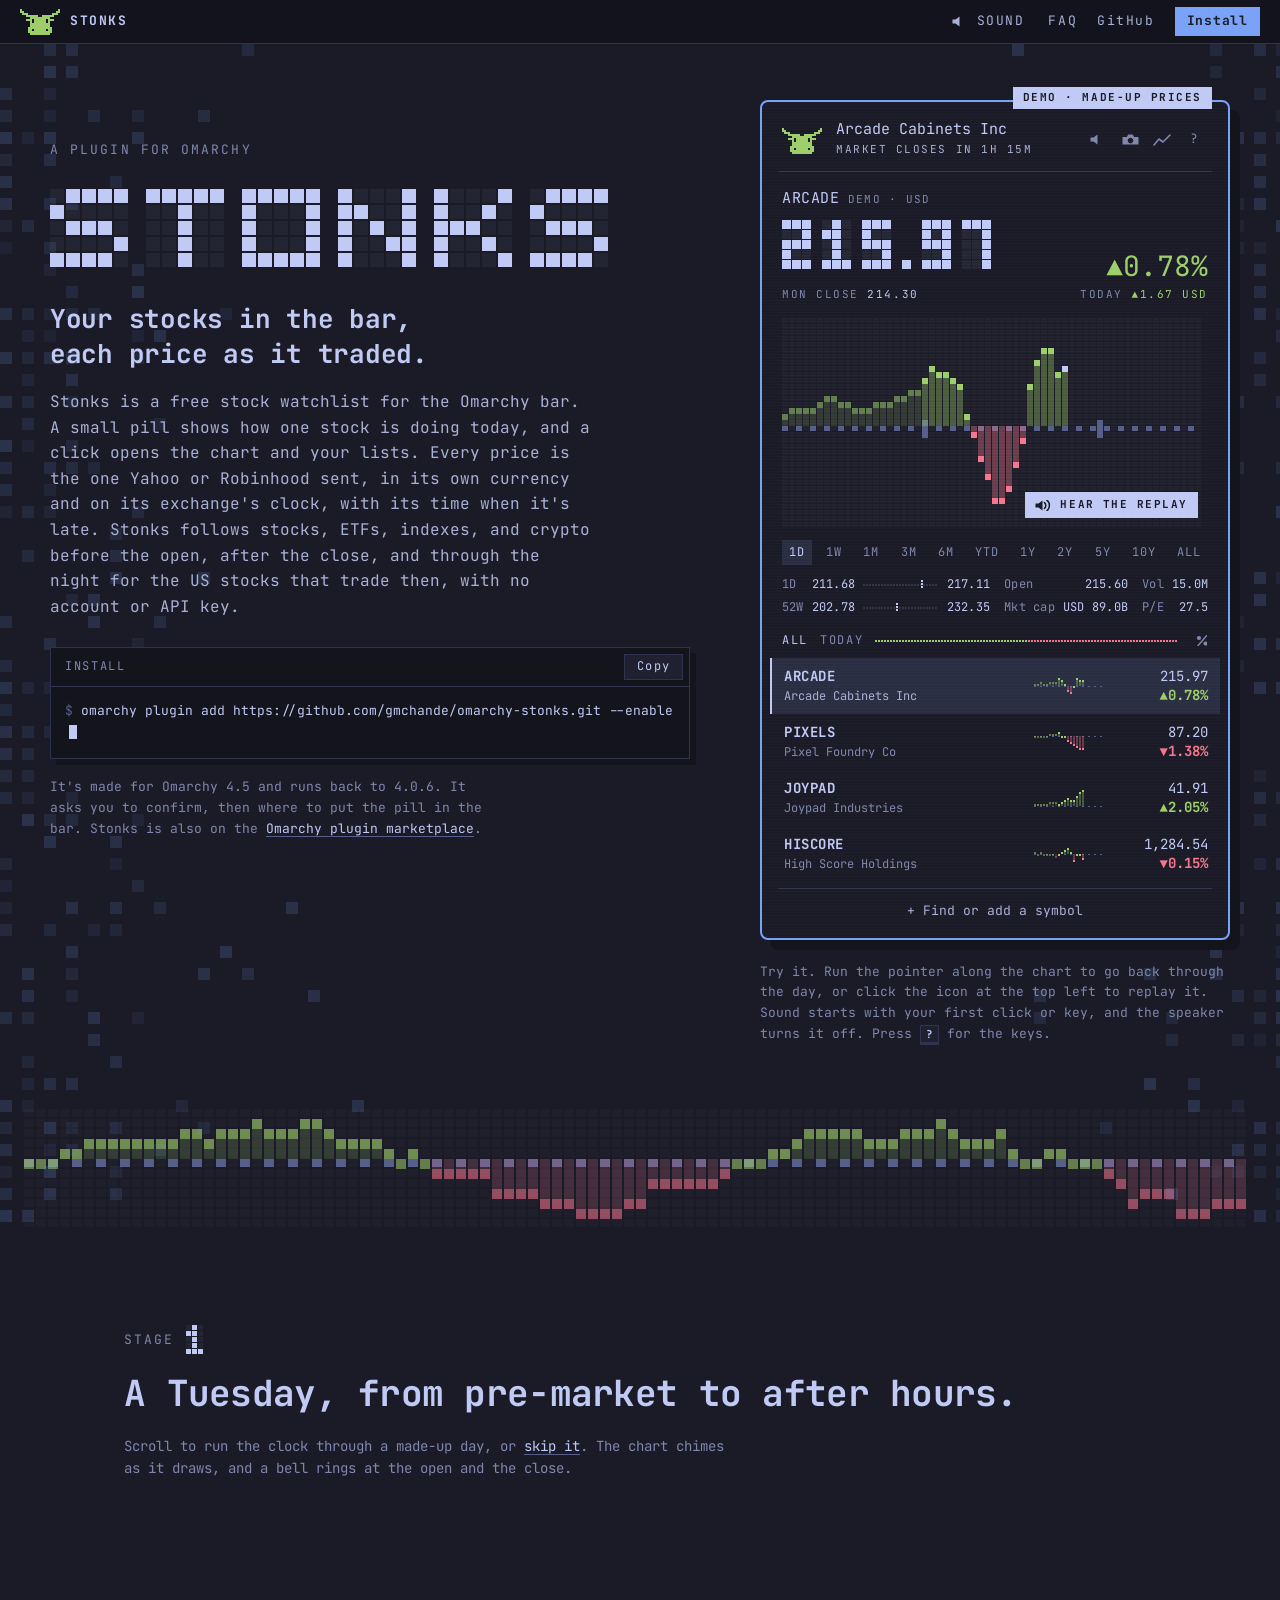
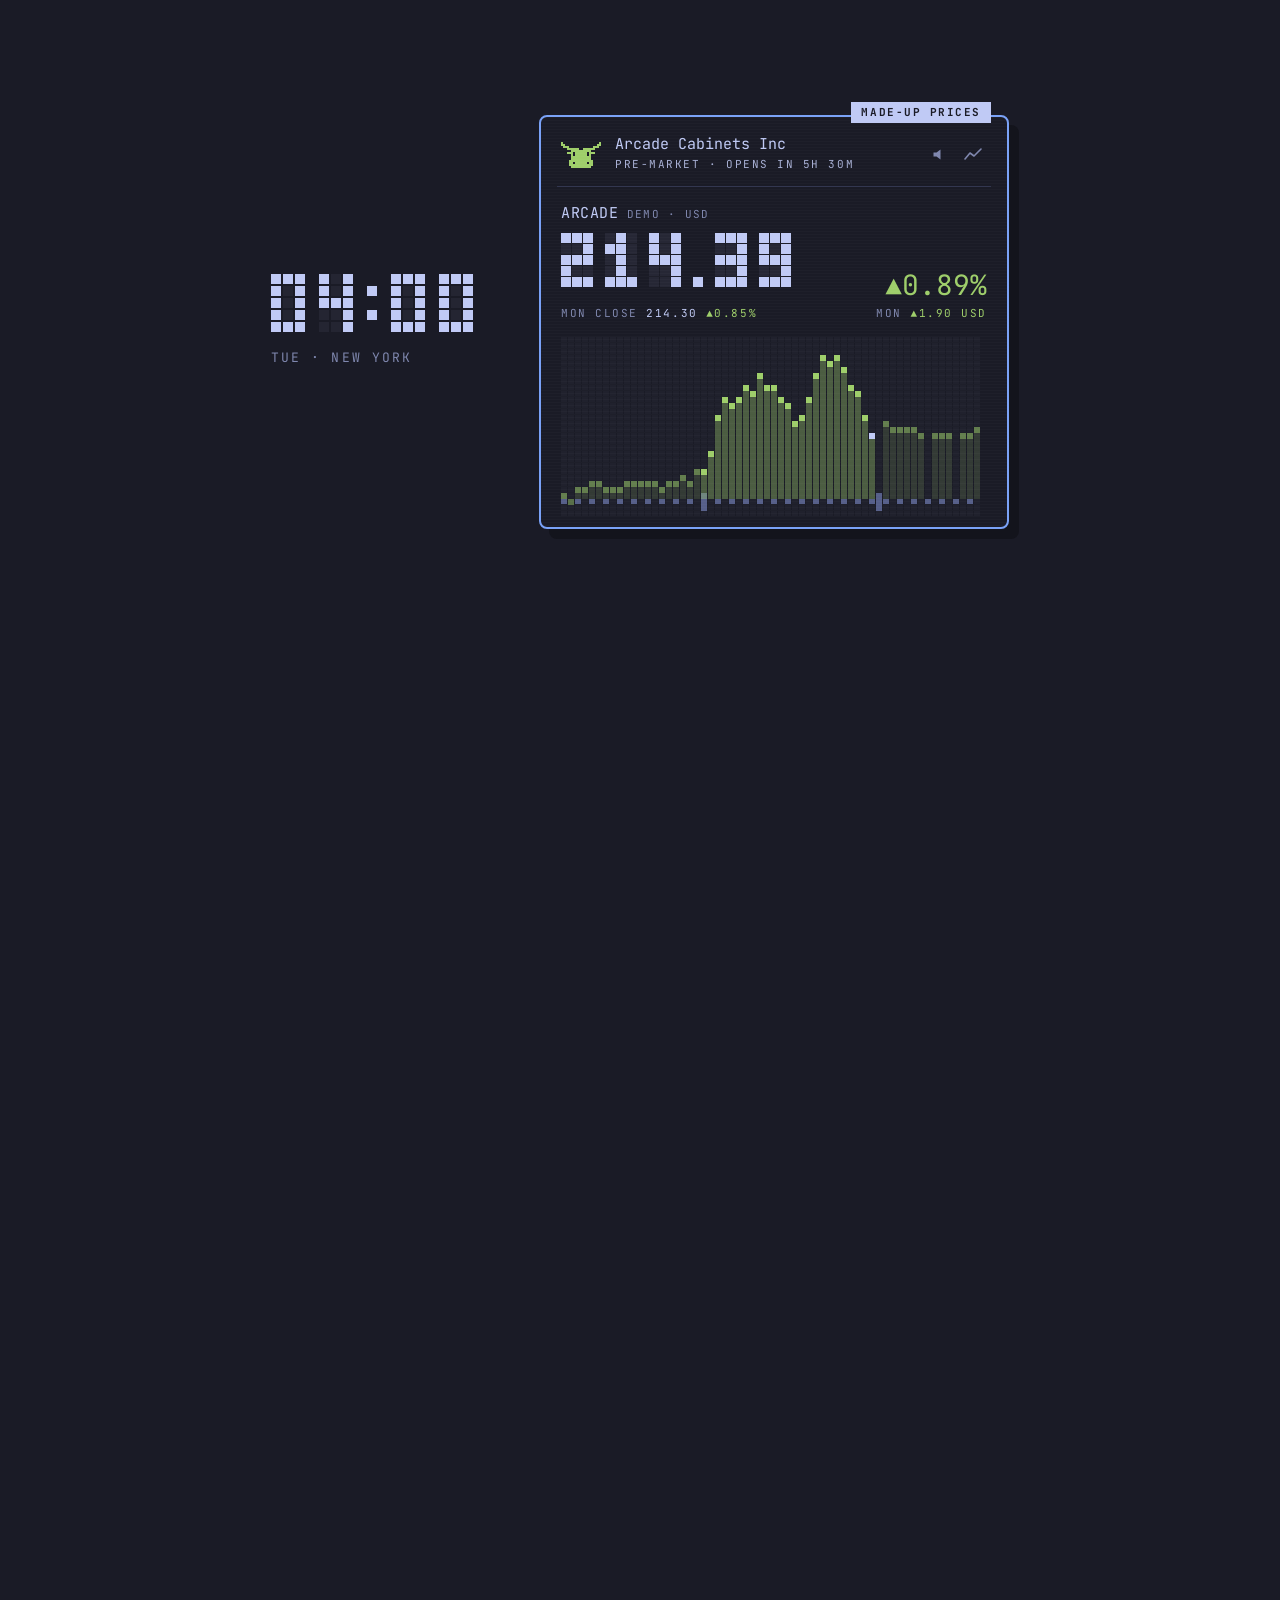
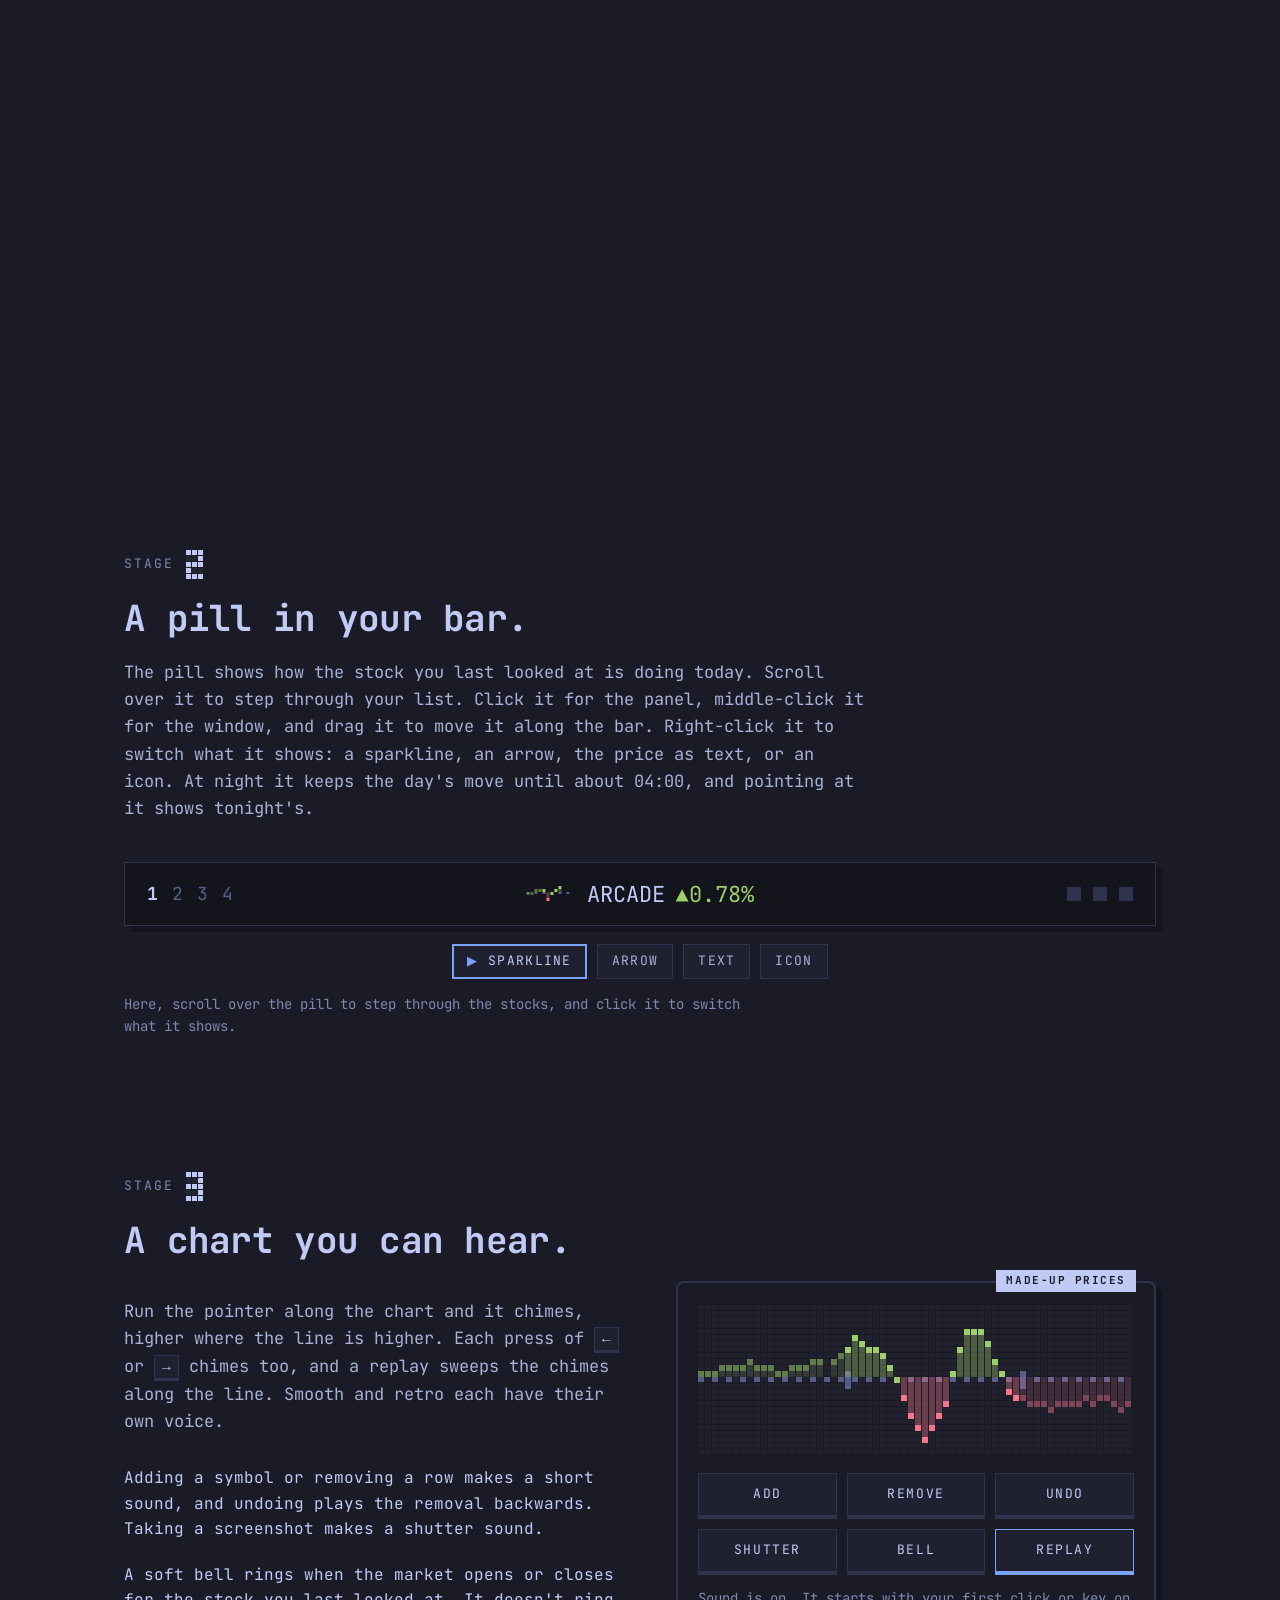
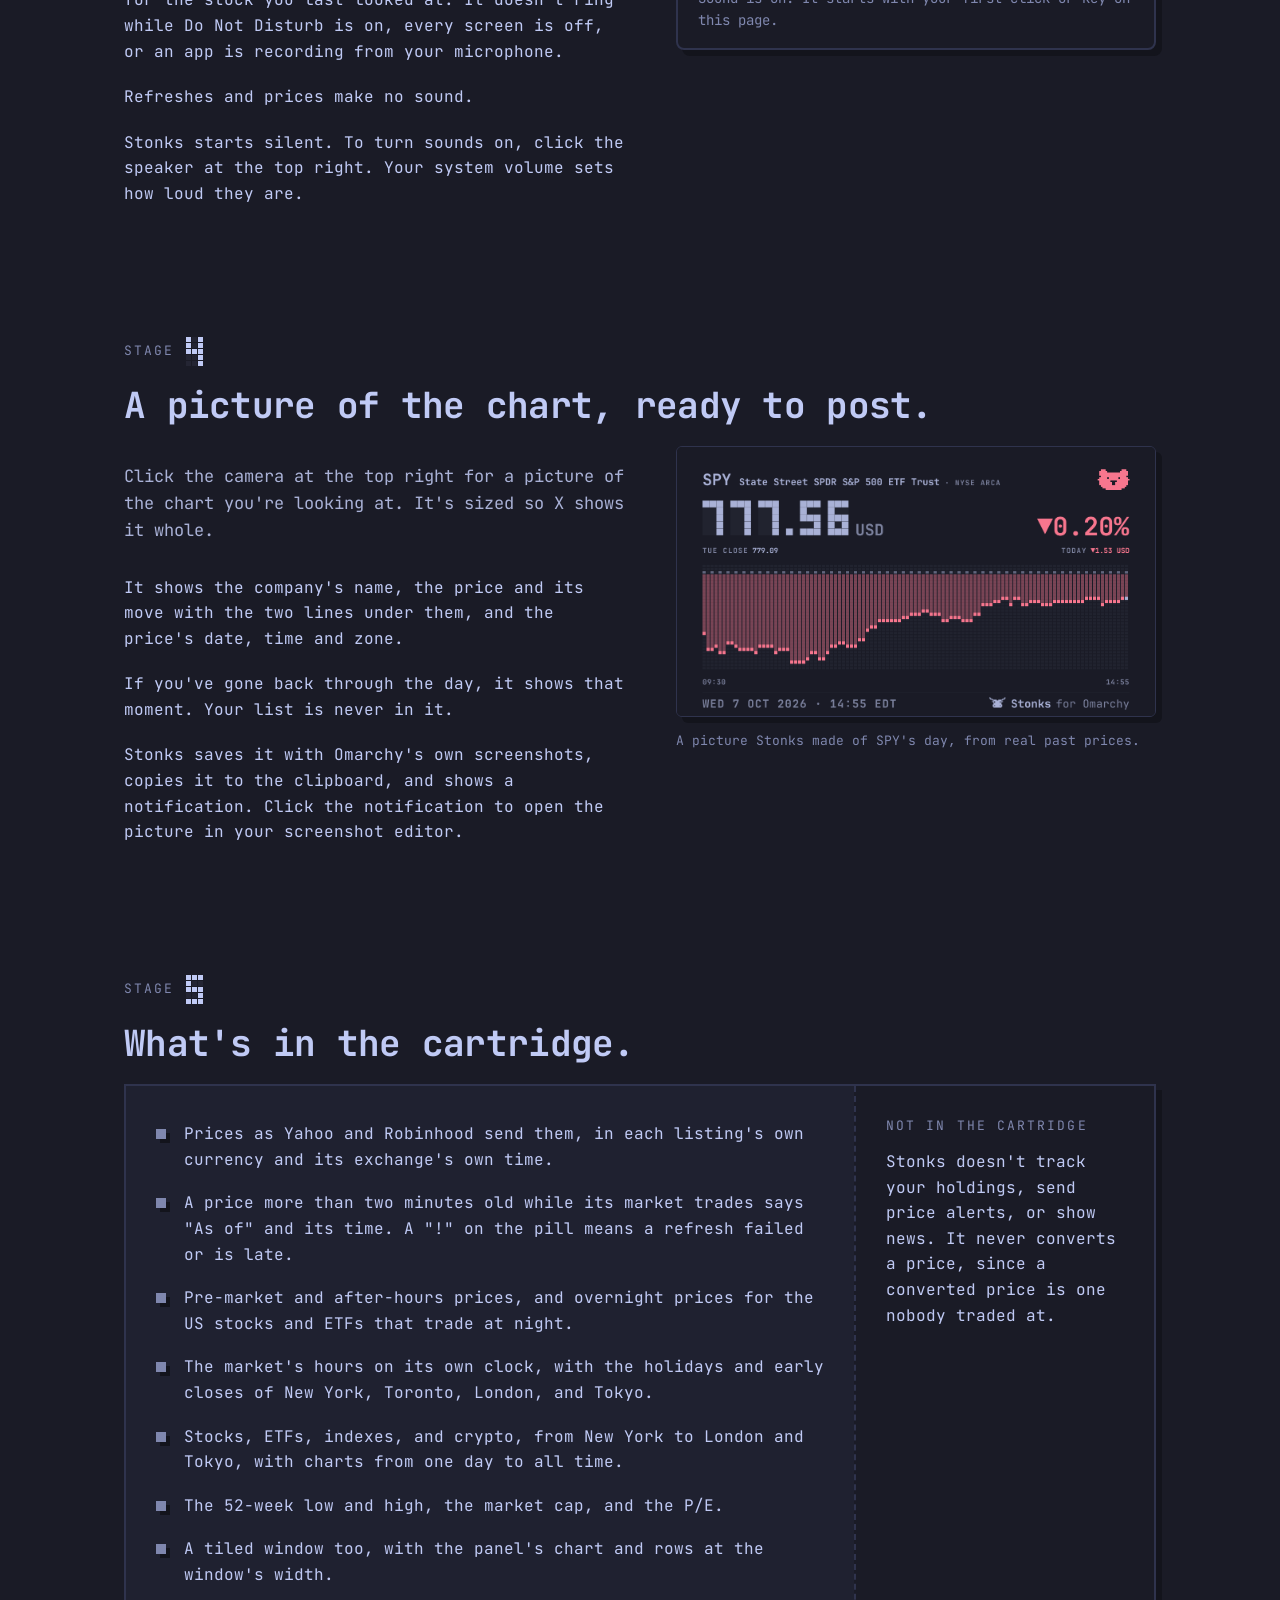
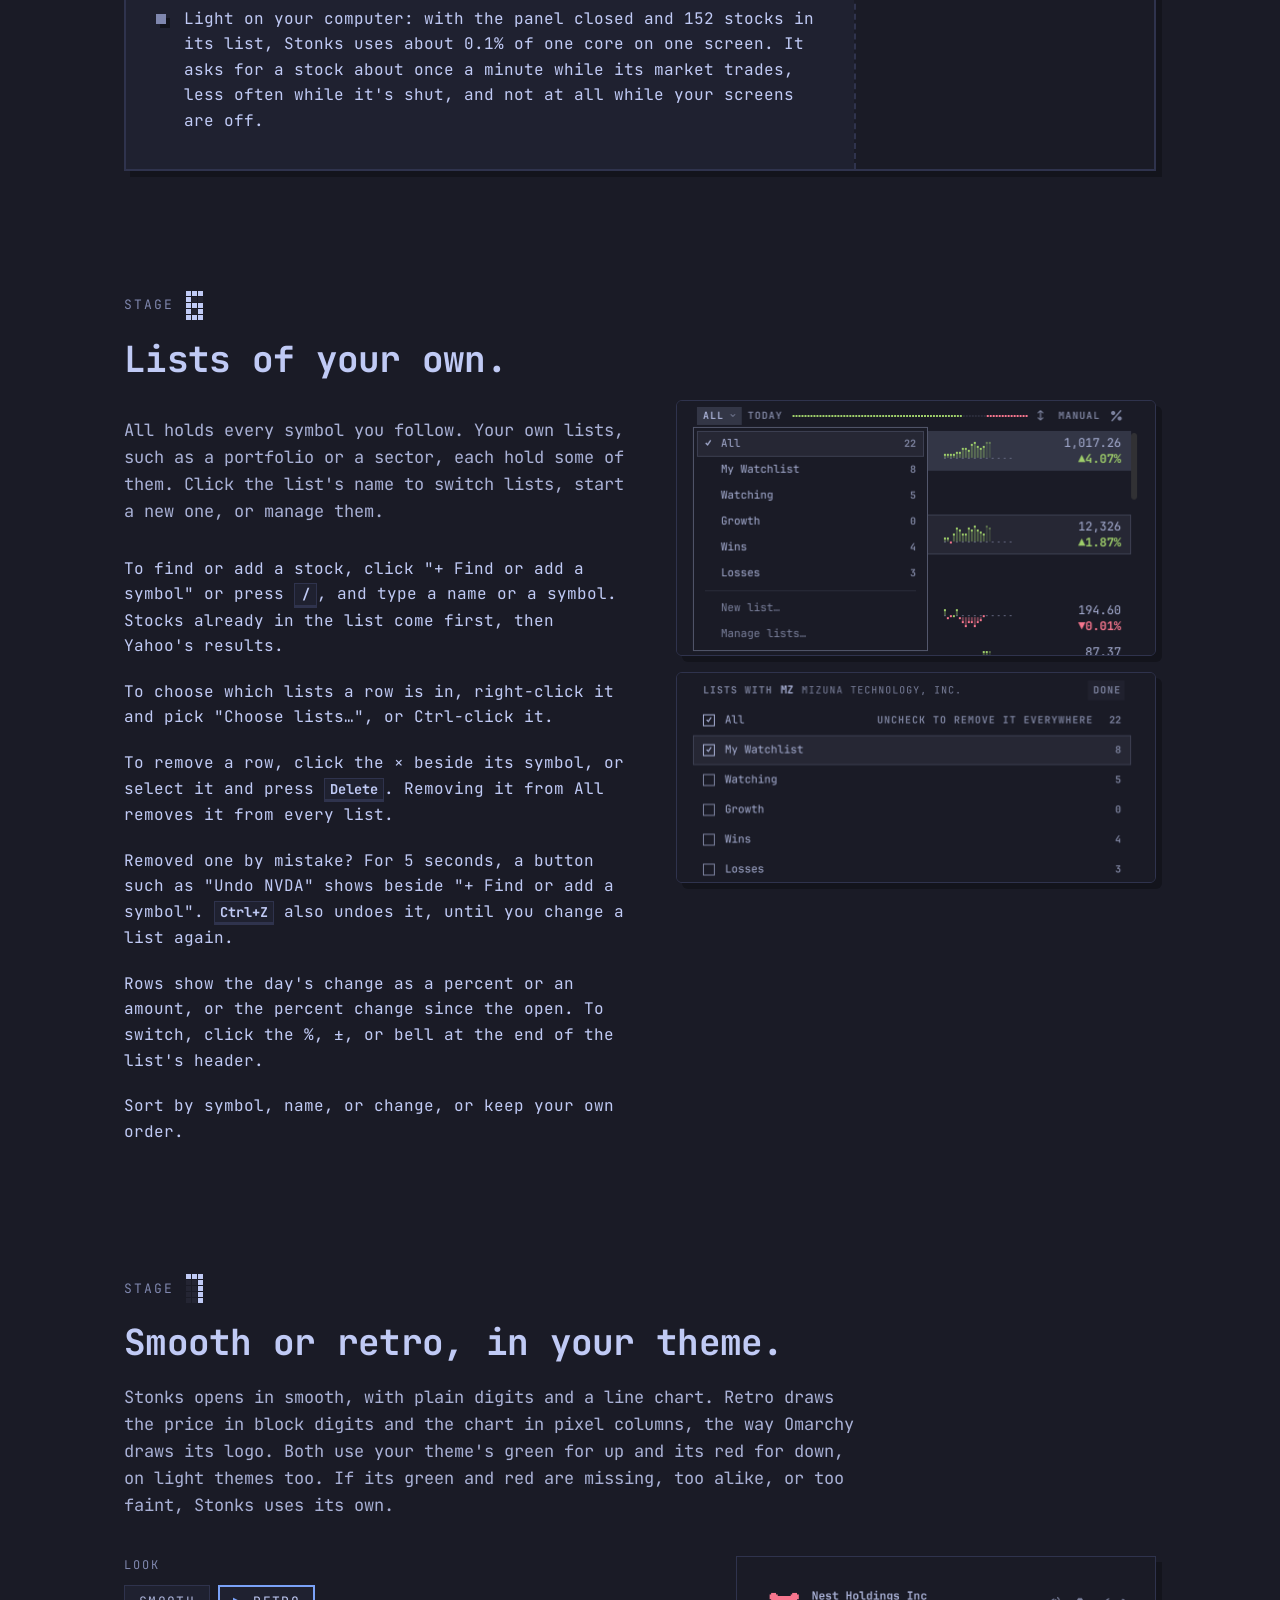
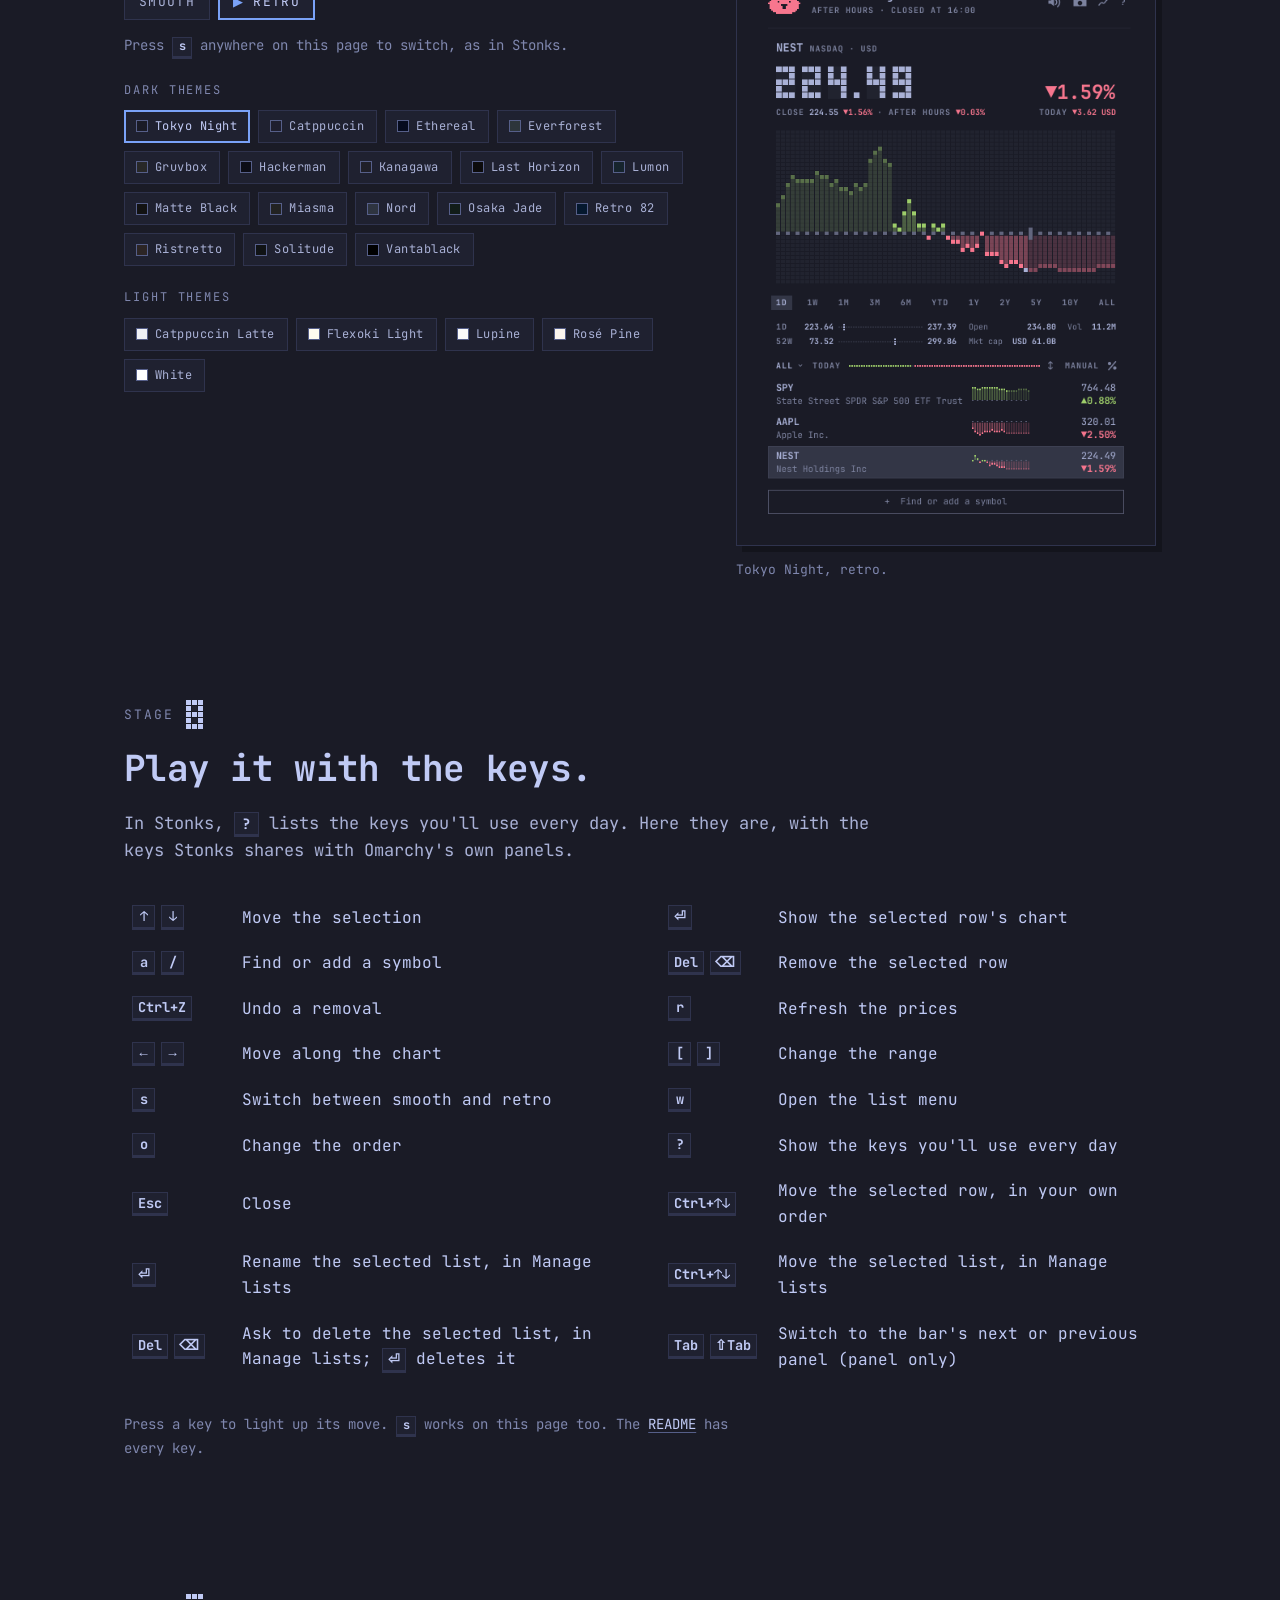
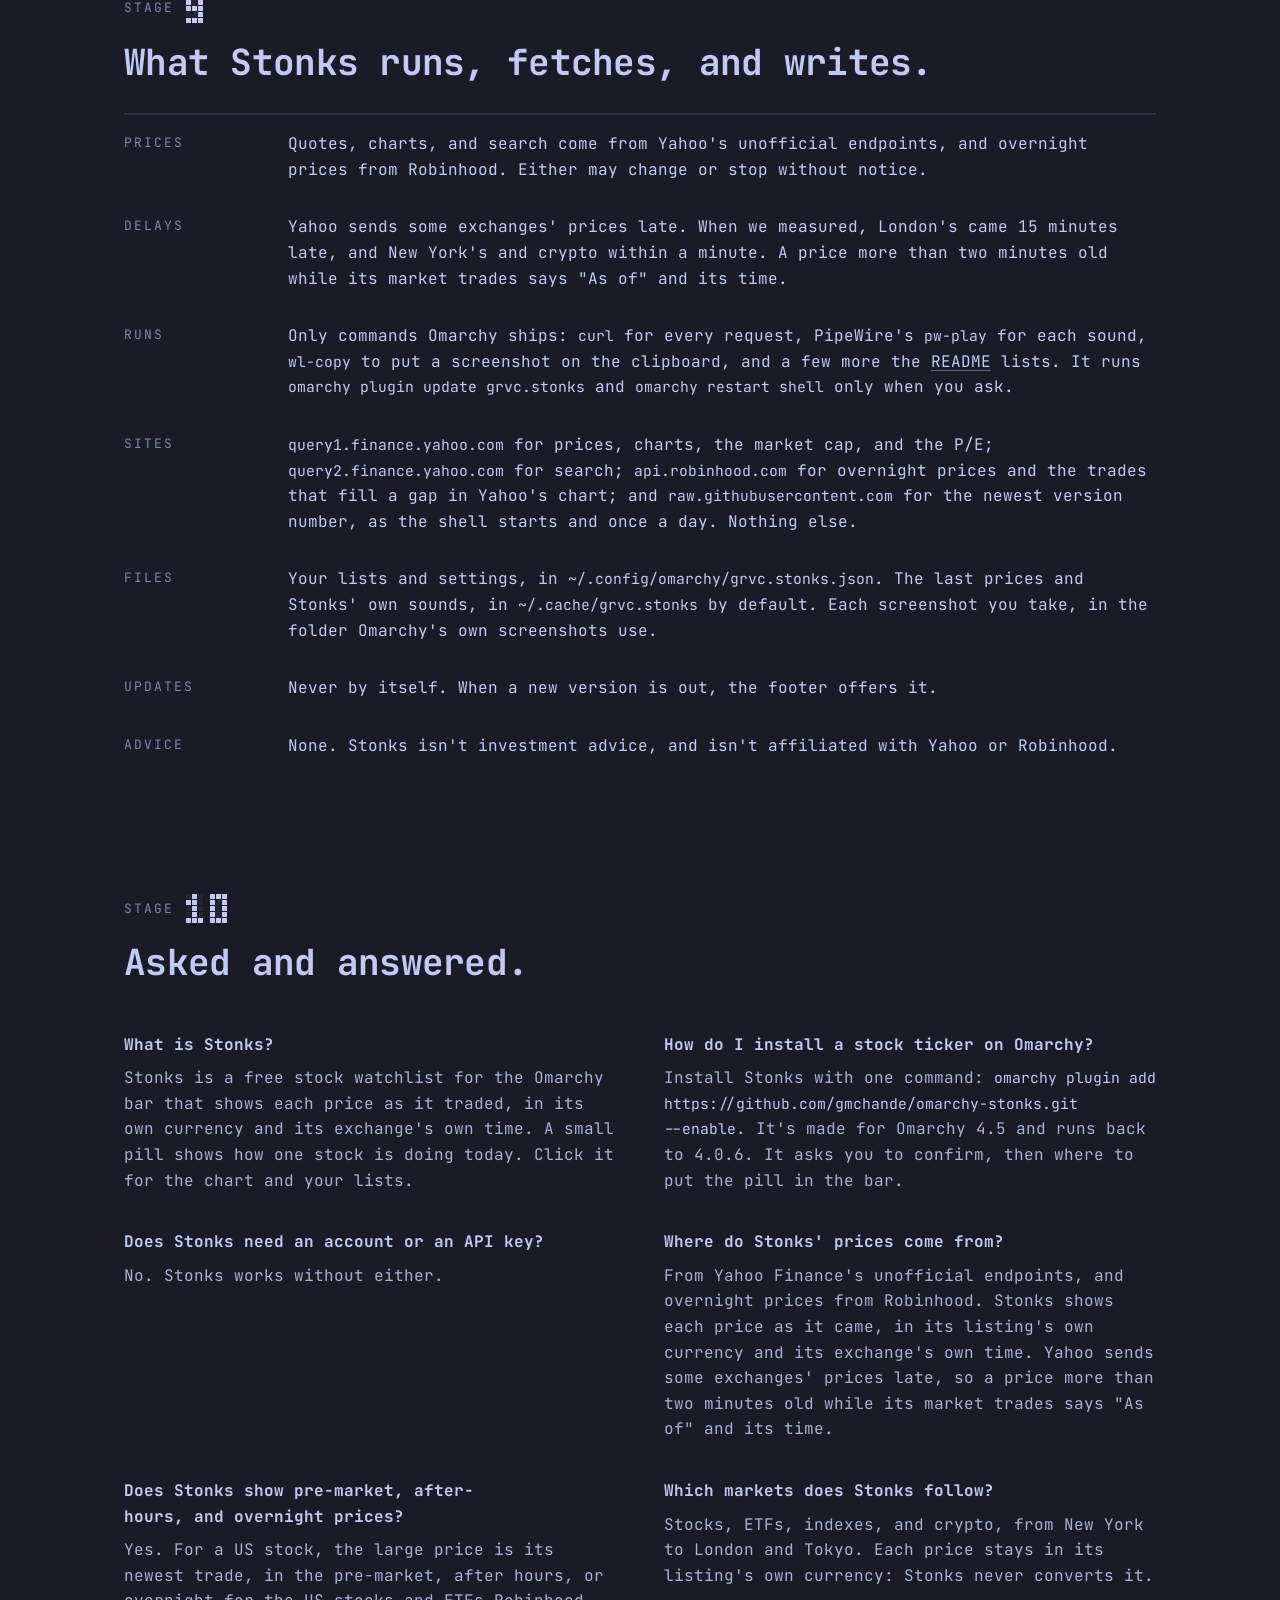
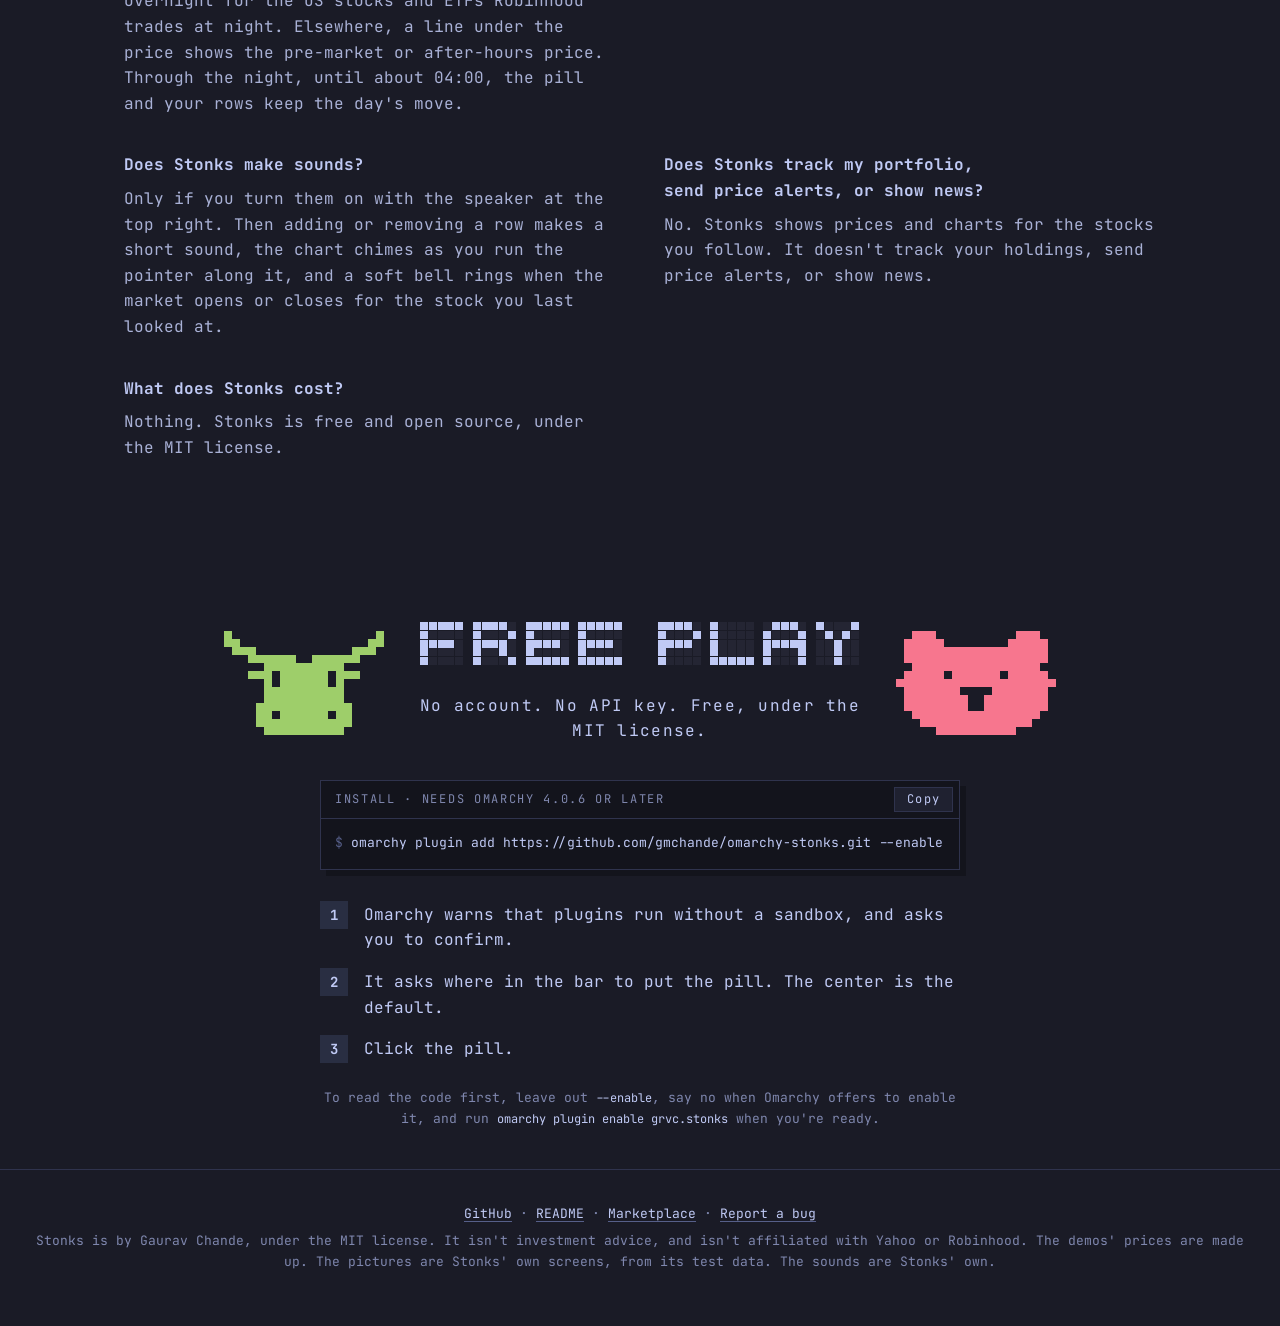
==== commit 051af006: "The demo's 1D draws its day from 04:00 once it has opened, as Stonks 1.3.2's does, and its pill swit" ====
--- a/index.html
+++ b/index.html
@@ -157,7 +157,7 @@
 <section class="stage" id="bar">
   <p class="stage-label"><span>STAGE</span><span class="blocks" data-text="2" data-cell="6" aria-hidden="true"></span><span class="sr">2</span></p>
   <h2>A pill in your bar.</h2>
-  <p class="wide">The pill shows how the stock you last looked at is doing today. Scroll over it to step through your list. Click it for the panel, right-click it for the window, and drag it to move it along the bar. Middle-click it to switch what it shows: a sparkline, an arrow, the price as text, or an icon. At night it keeps the day's move until about 04:00, and pointing at it shows tonight's.</p>
+  <p class="wide">The pill shows how the stock you last looked at is doing today. Scroll over it to step through your list. Click it for the panel, middle-click it for the window, and drag it to move it along the bar. Right-click it to switch what it shows: a sparkline, an arrow, the price as text, or an icon. At night it keeps the day's move until about 04:00, and pointing at it shows tonight's.</p>
   <div class="bar-demo">
     <div class="fake-bar" aria-hidden="true">
       <span class="ws"><b>1</b><i>2</i><i>3</i><i>4</i></span>
@@ -216,7 +216,7 @@
       </ul>
     </div>
     <figure class="share-shot">
-      <img data-look-src="img/screenshot-{look}.webp" src="img/screenshot-retro.webp" width="2400" height="1350" loading="lazy" alt="A screenshot Stonks made, in retro: SPY at 777.56 USD at 14:55 New York time on Wednesday 7 October 2026, down 0.20% from Tuesday's close of 779.09. The day's chart runs from the open at 09:30 to 14:55.">
+      <img data-look-src="img/screenshot-{look}.webp" src="img/screenshot-retro.webp" width="2400" height="1350" loading="lazy" alt="A screenshot Stonks made, in retro: SPY at 777.56 USD at 14:55 New York time on Wednesday 7 October 2026, down 0.20% from Tuesday's close of 779.09. The day's chart runs from the pre-market at 04:00 to 14:55.">
       <figcaption>A picture Stonks made of SPY's day, from real past prices.</figcaption>
     </figure>
   </div>
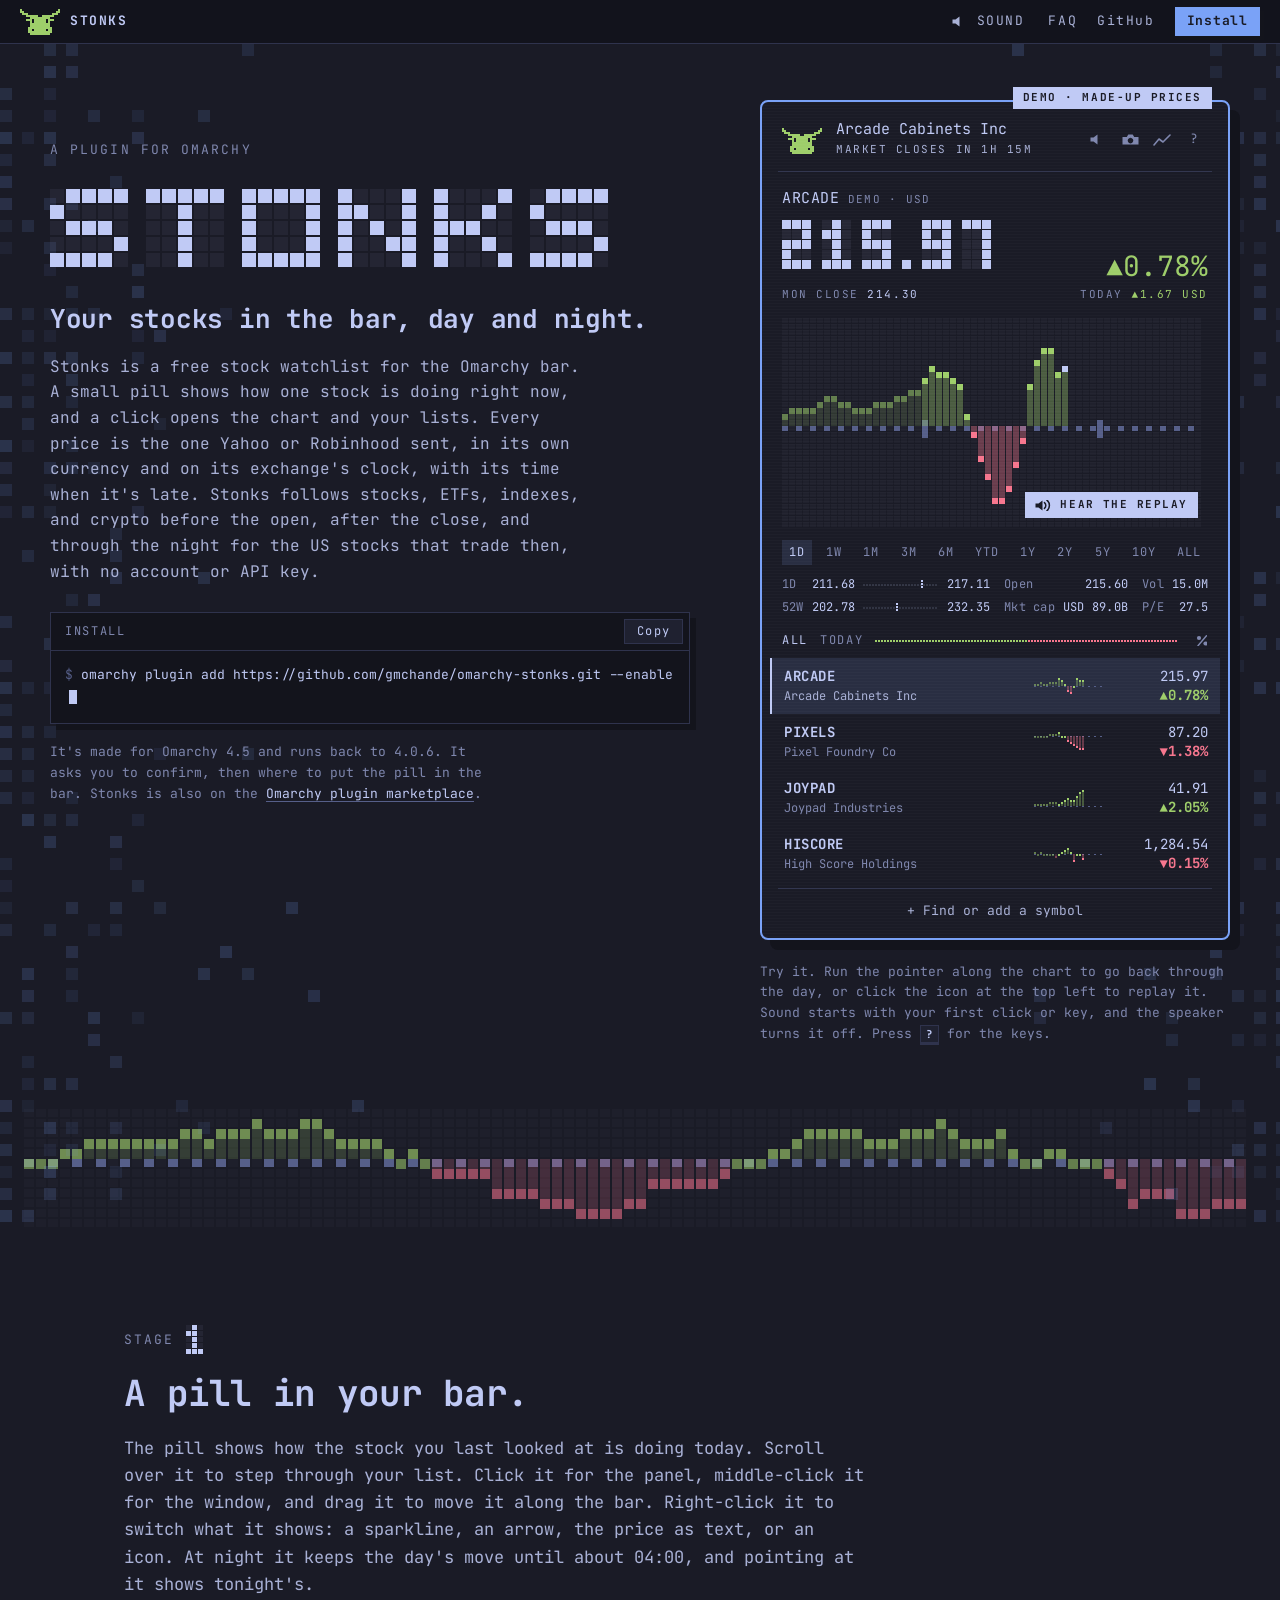
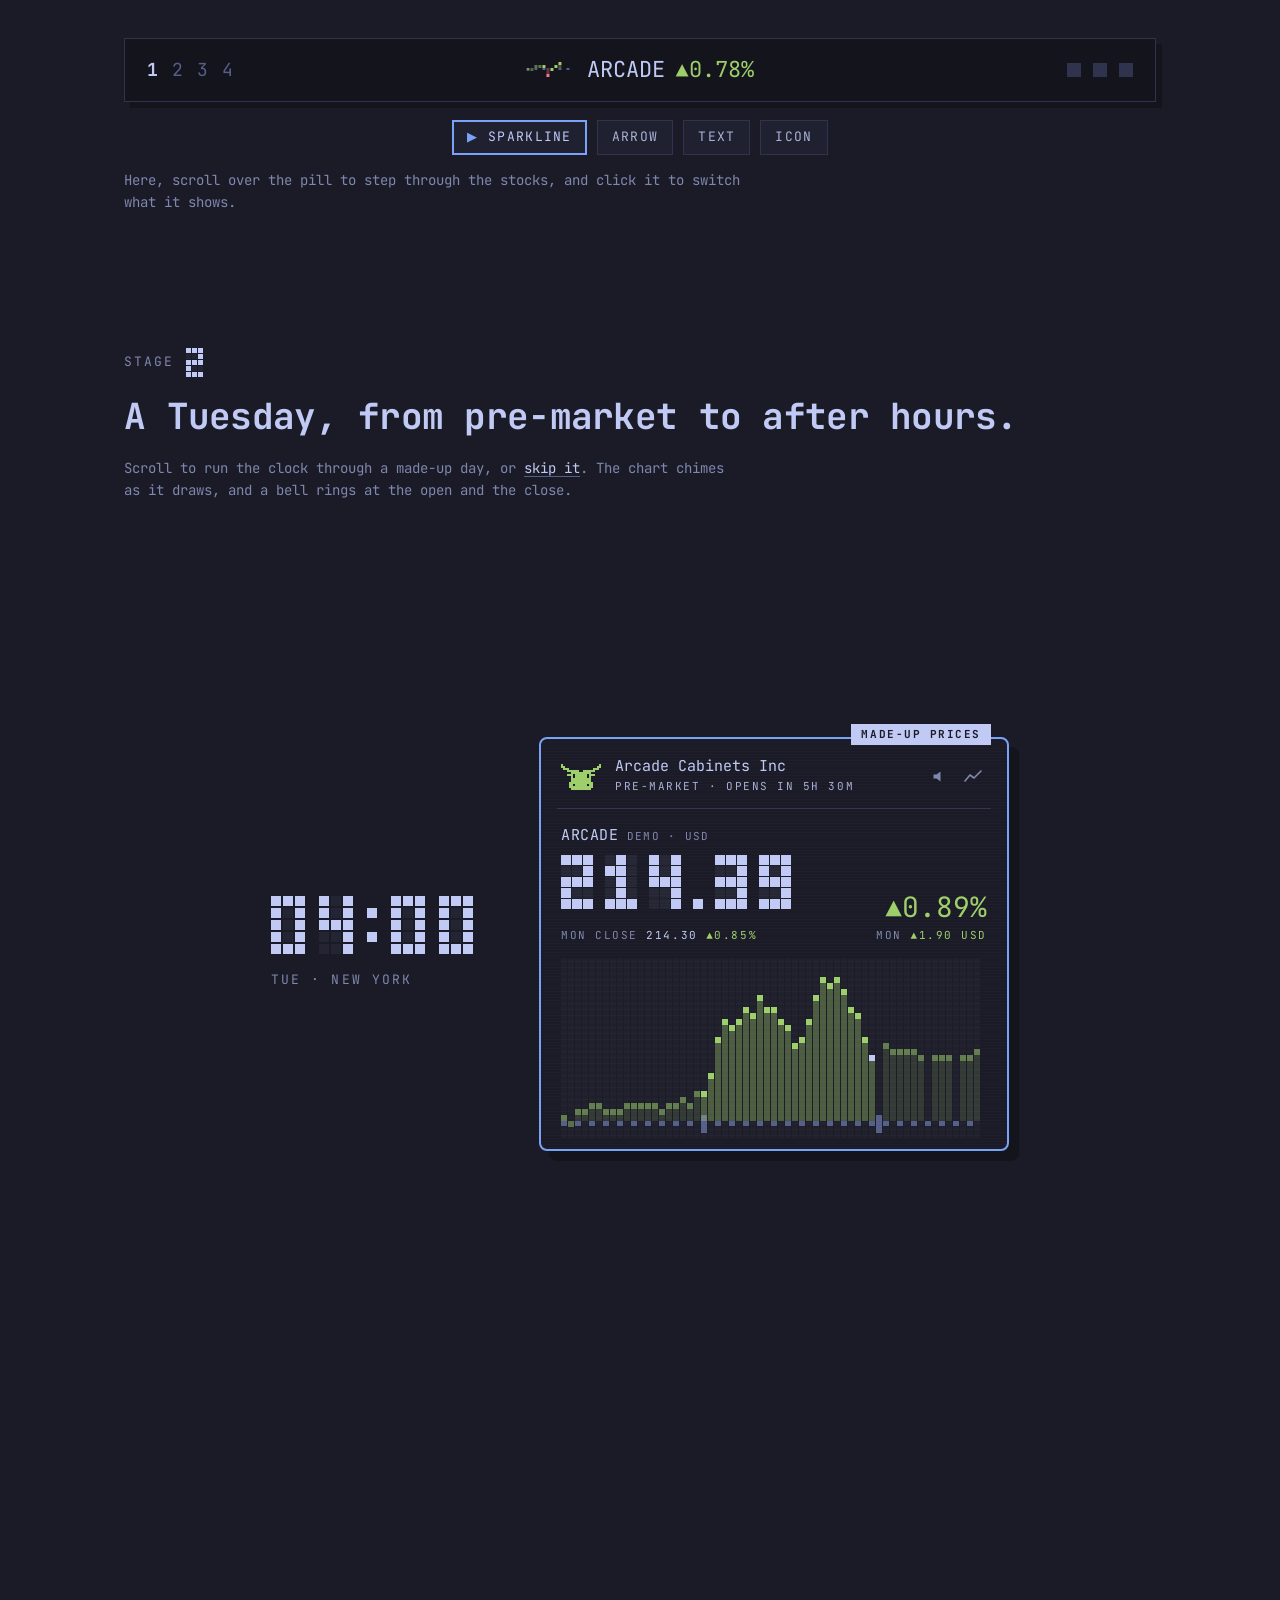
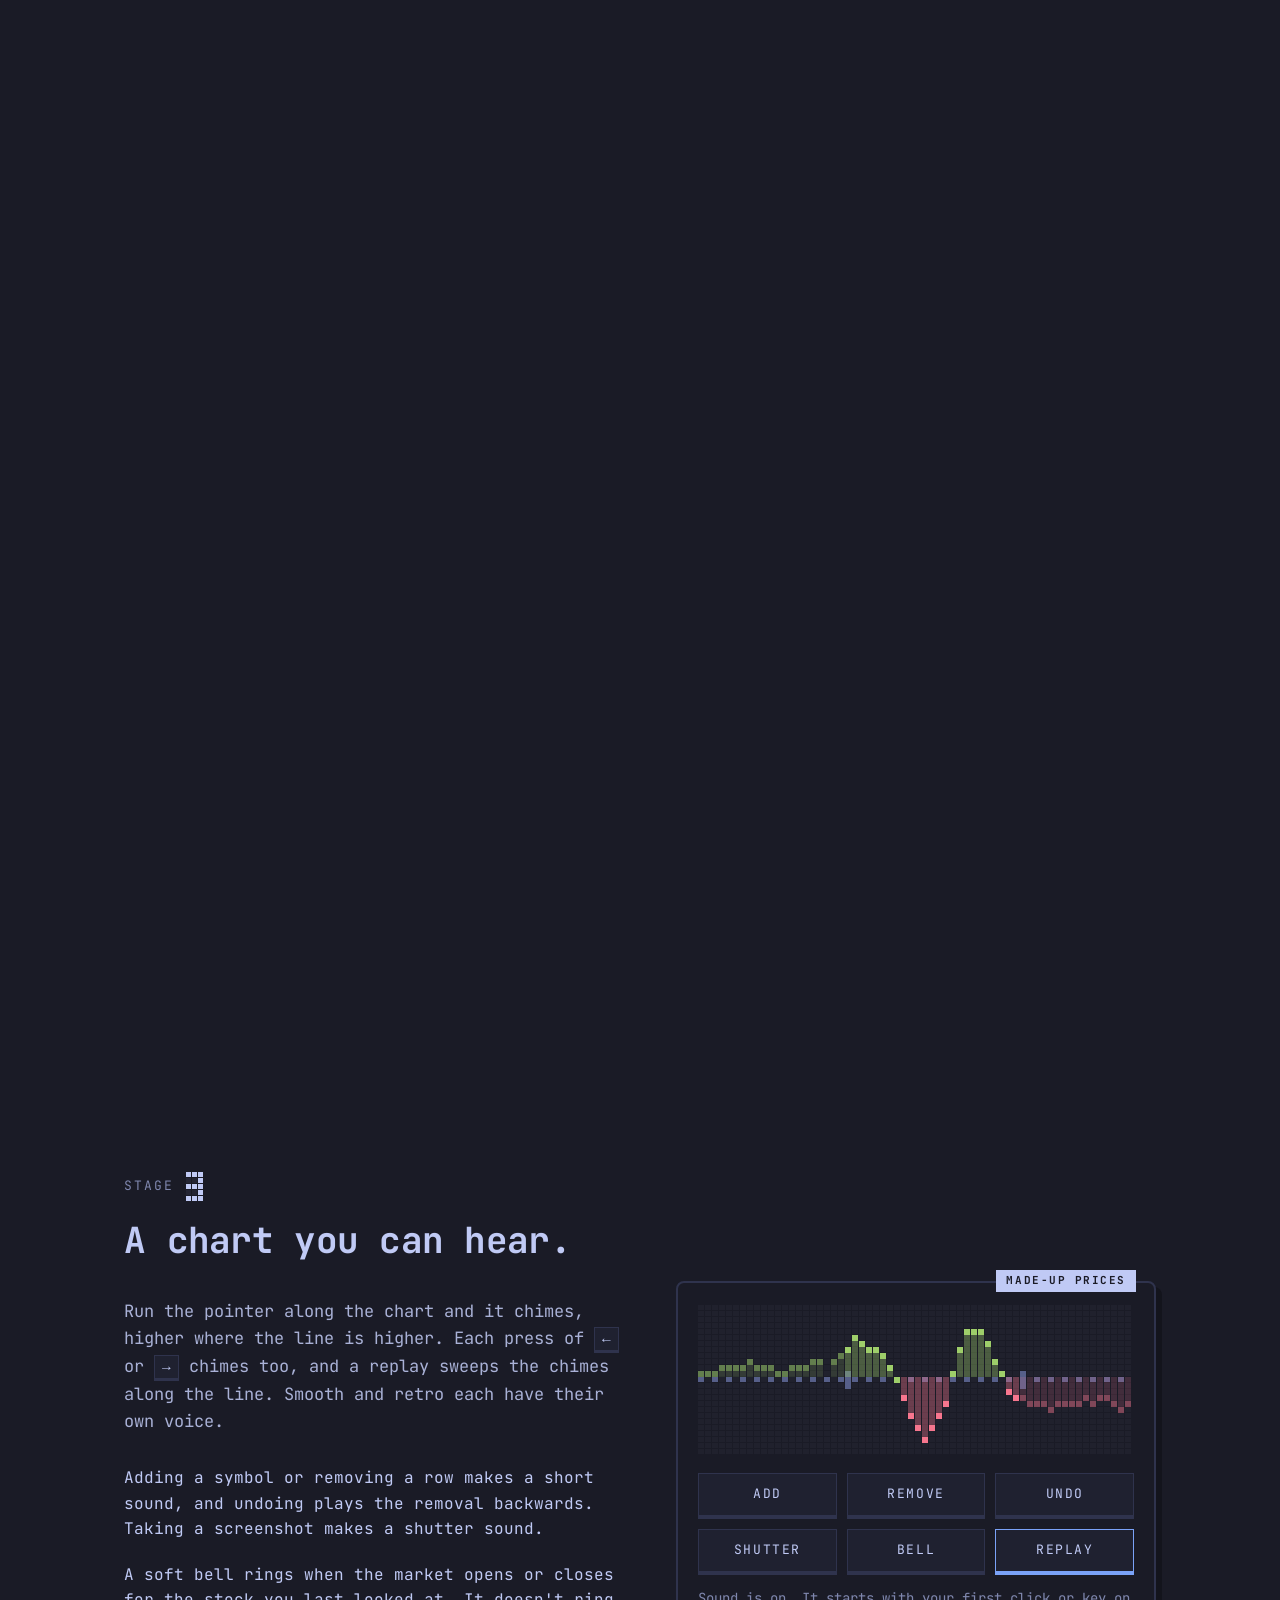
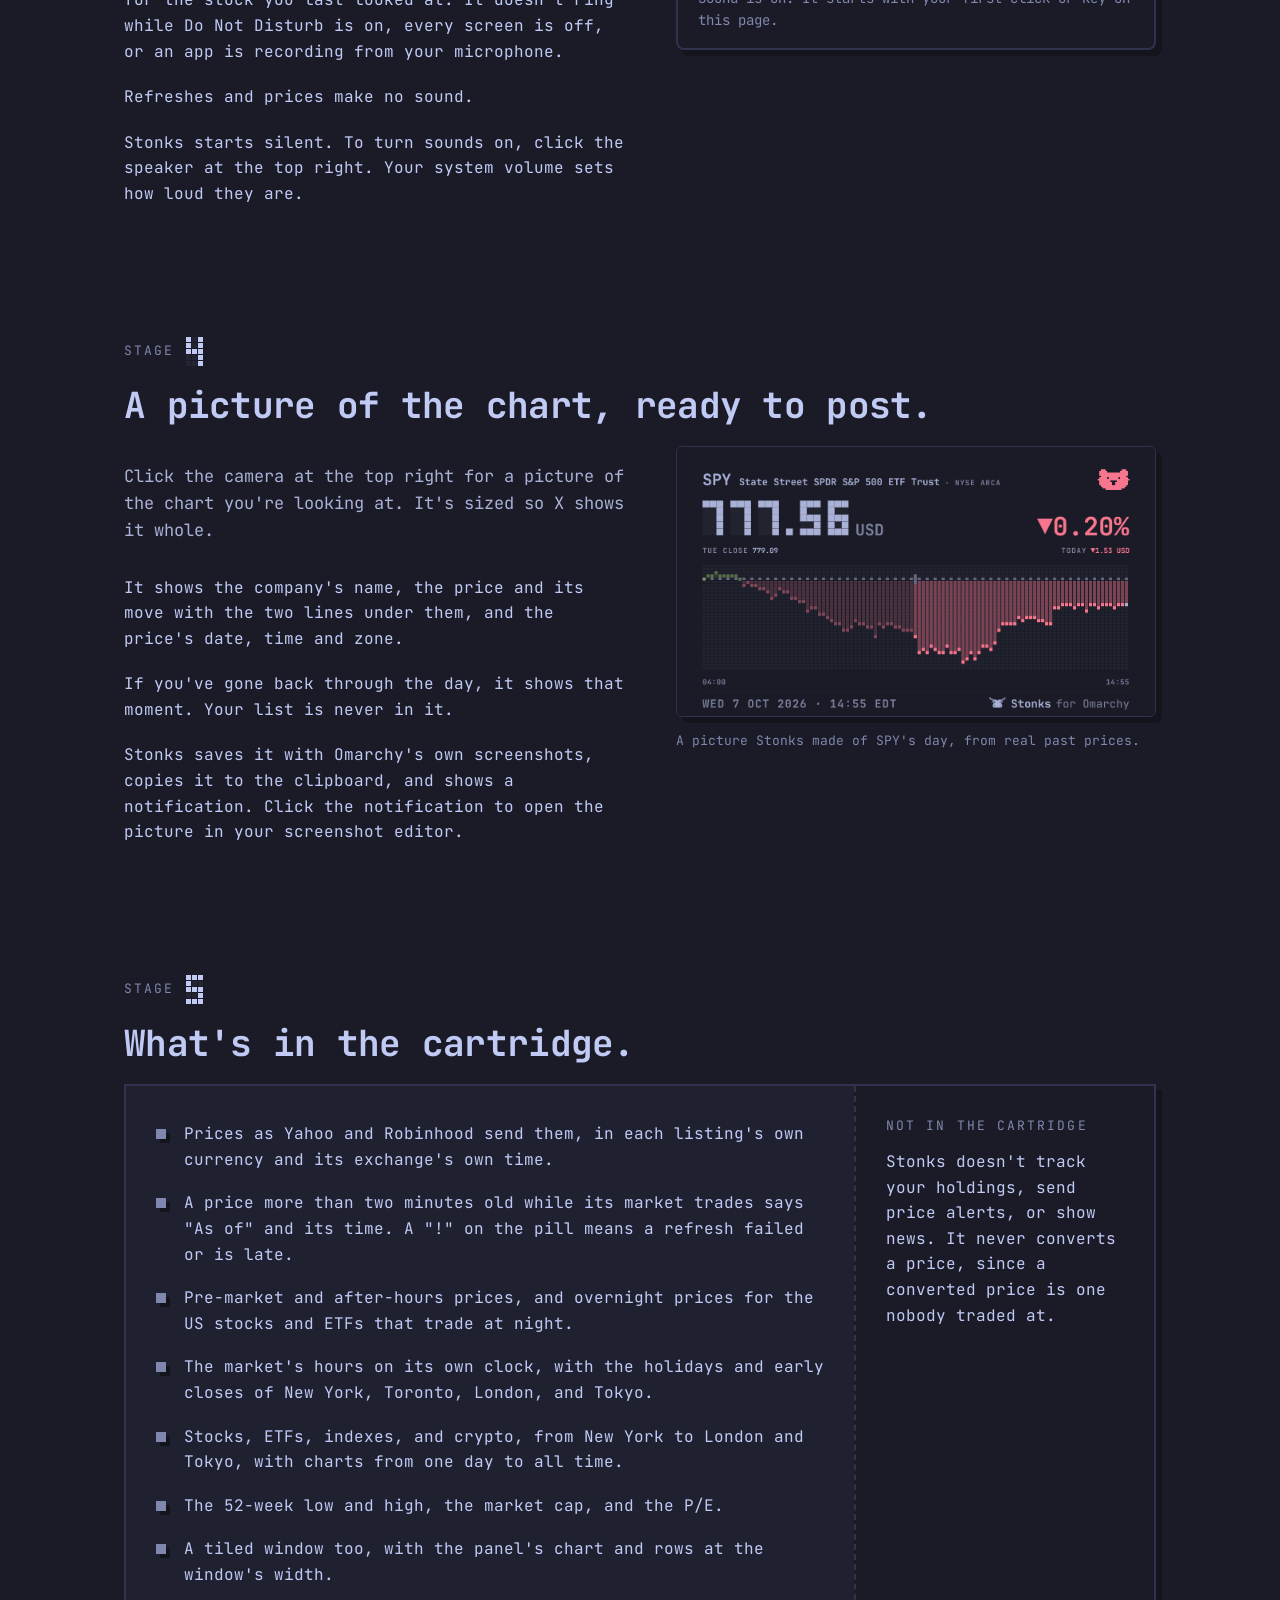
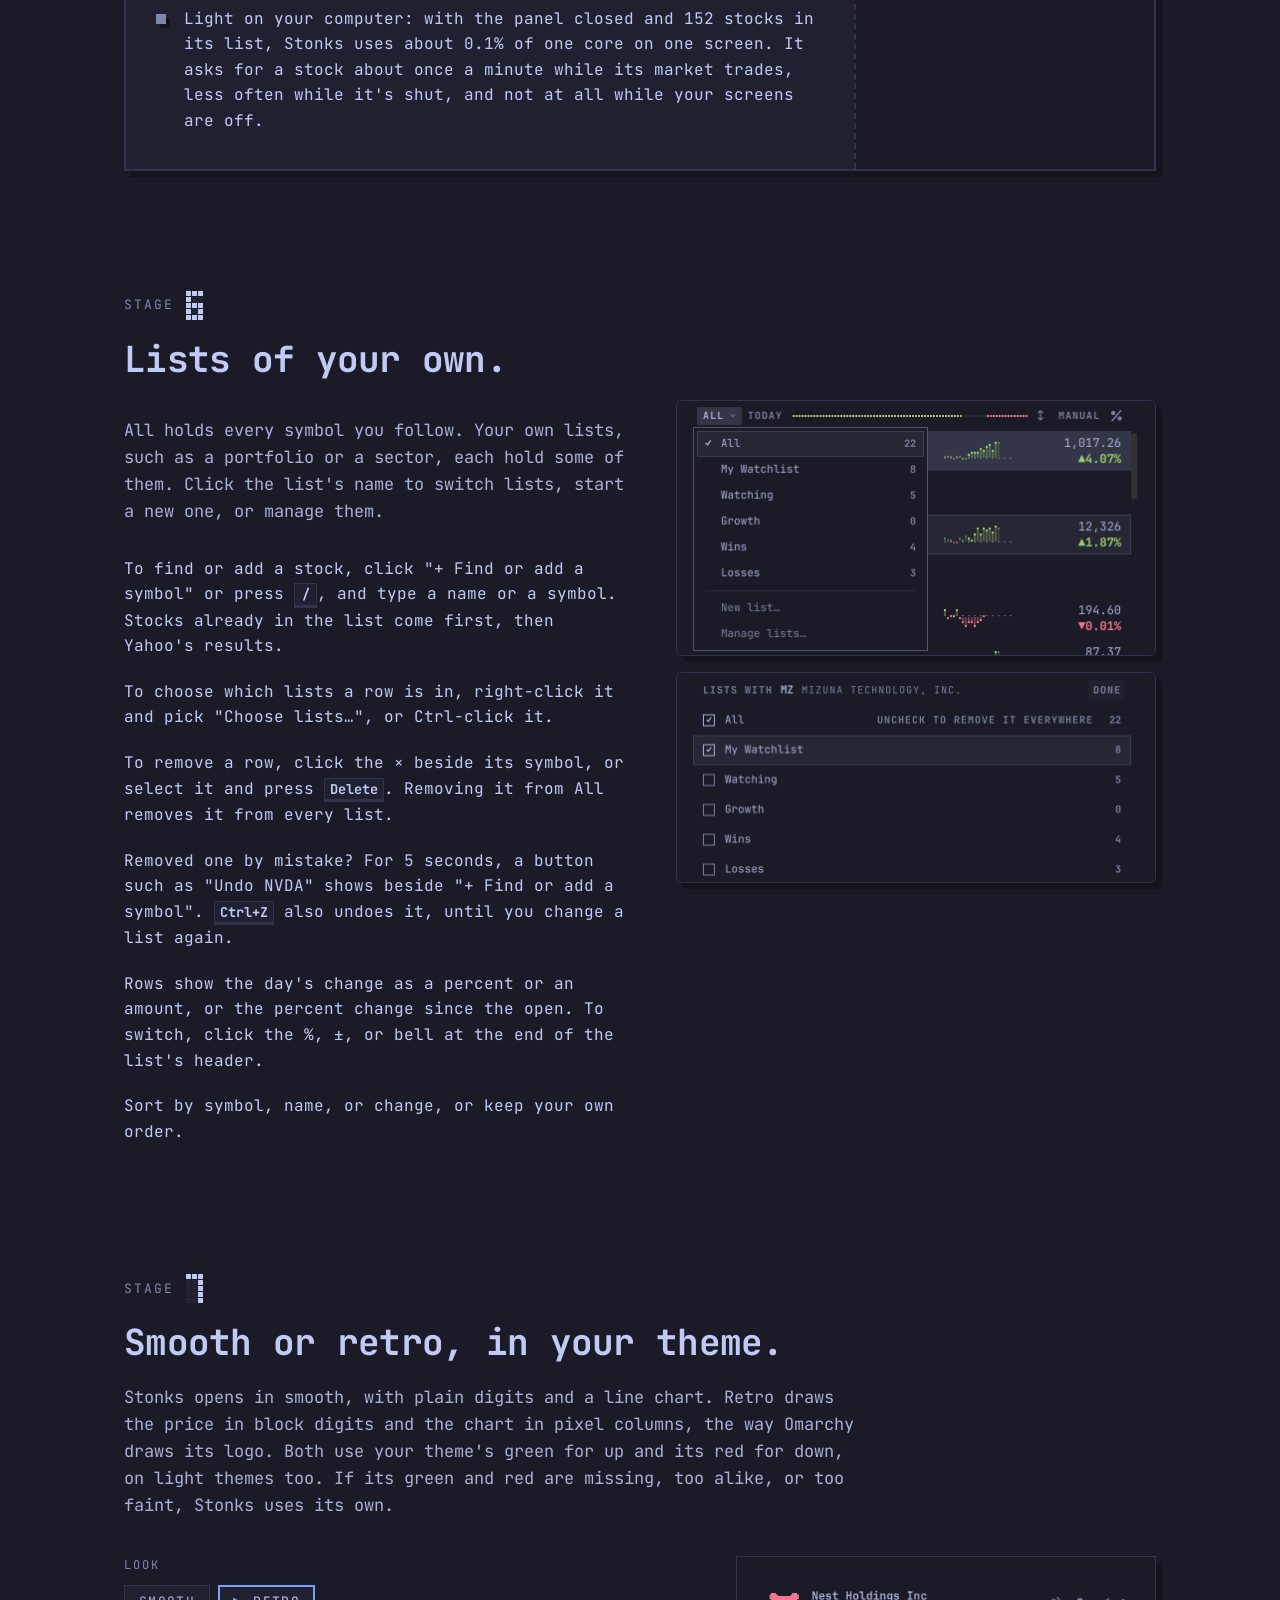
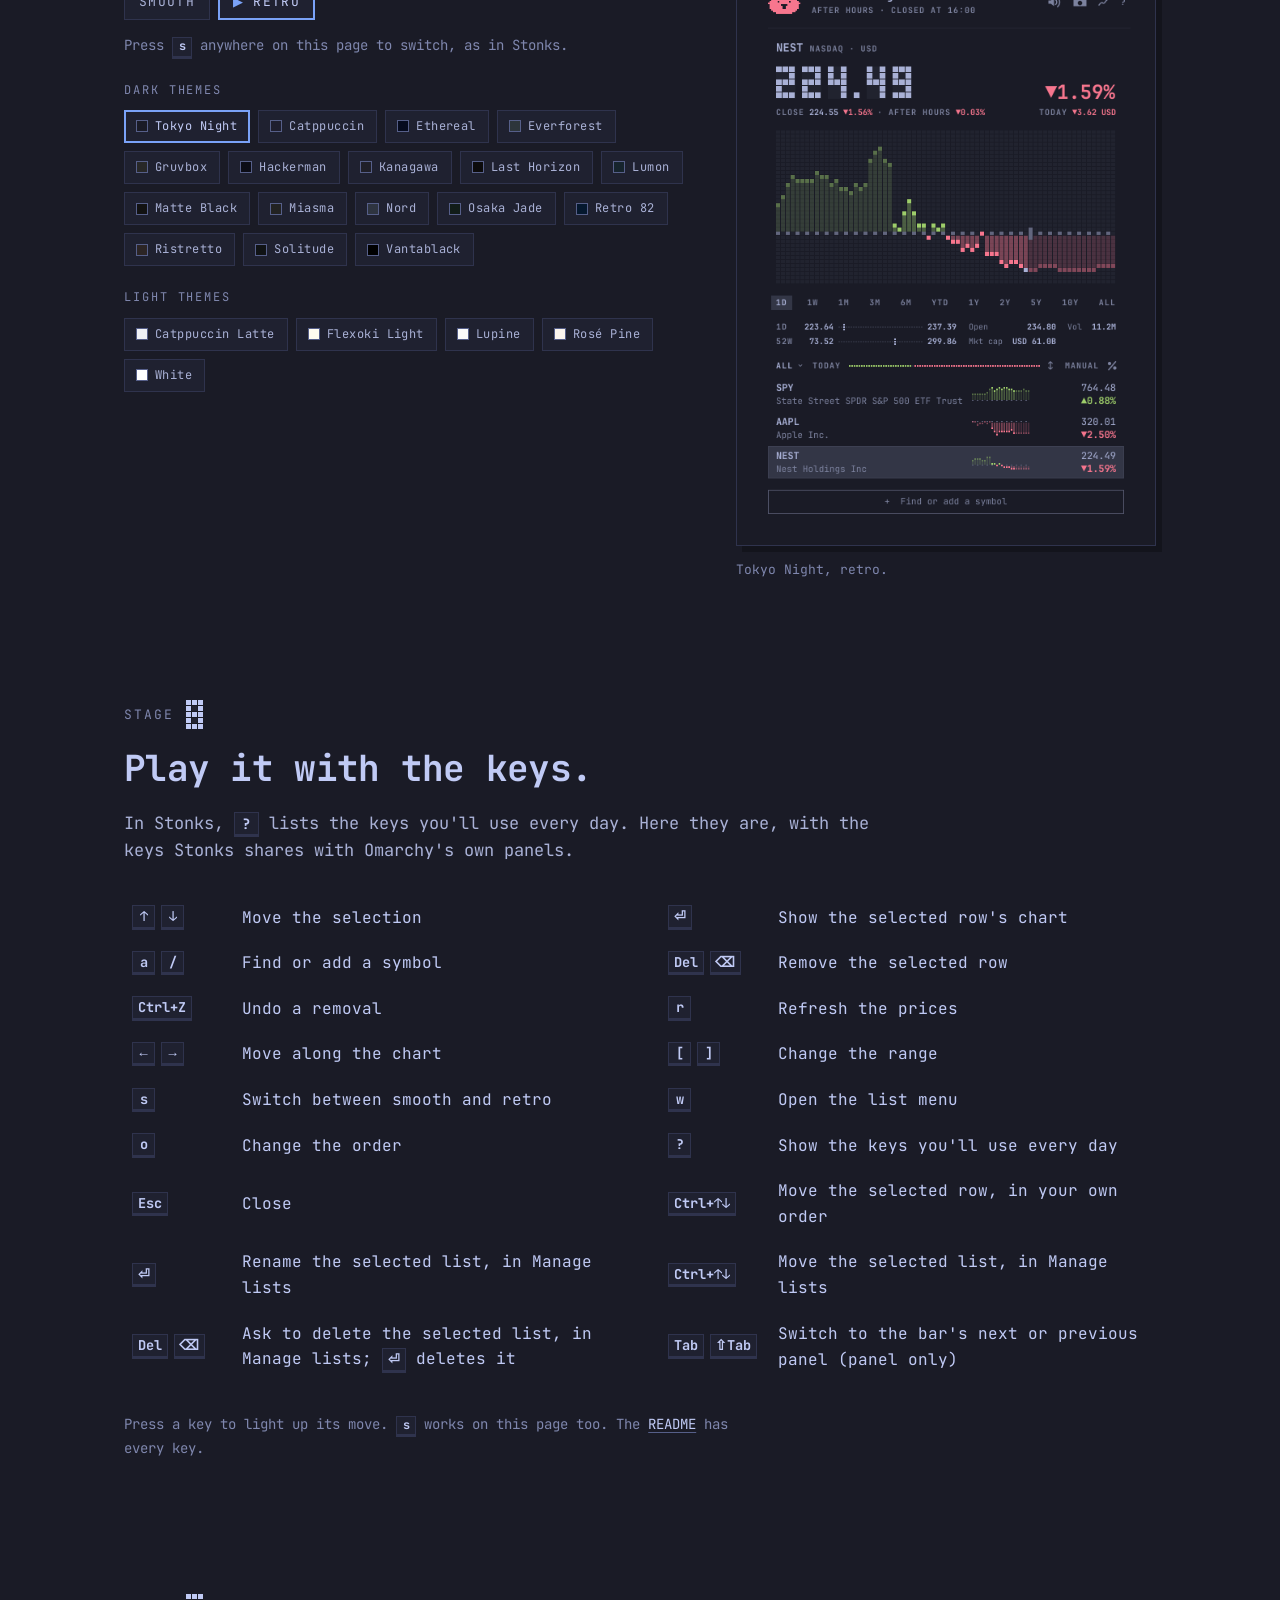
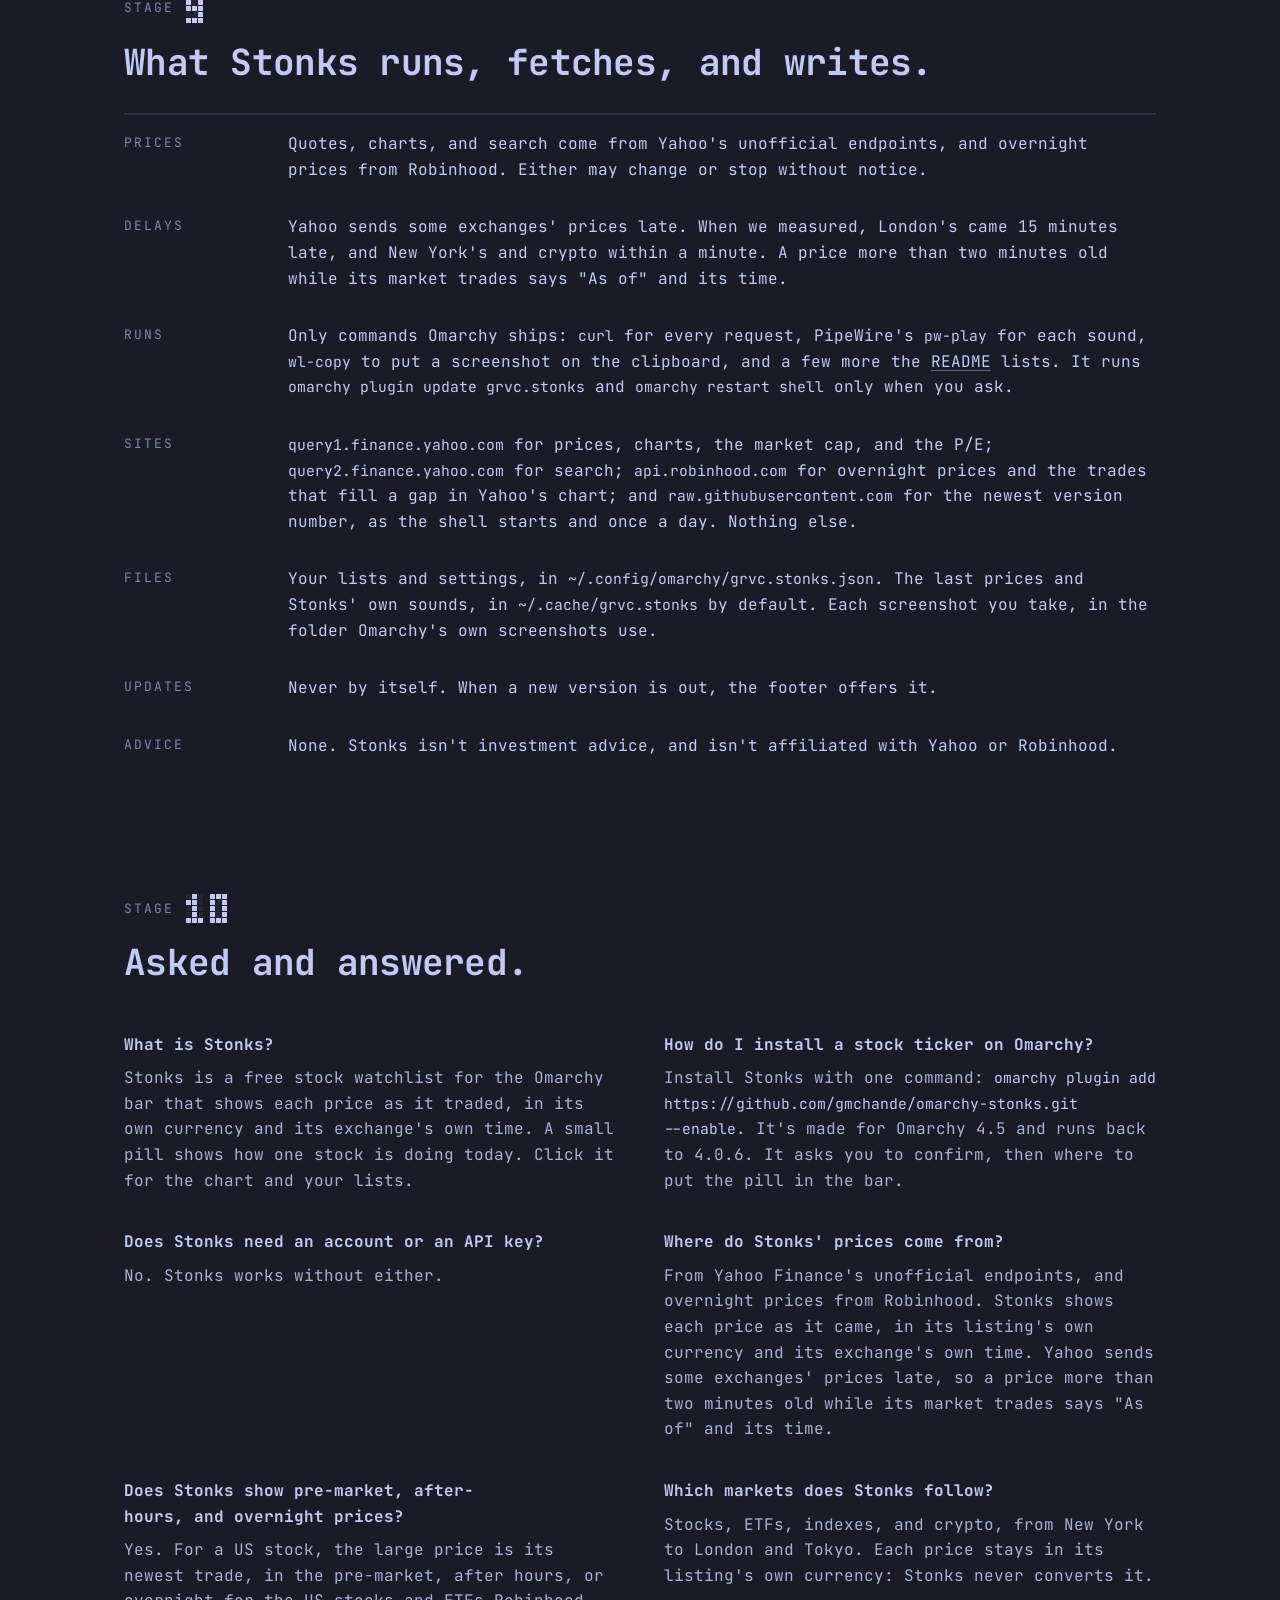
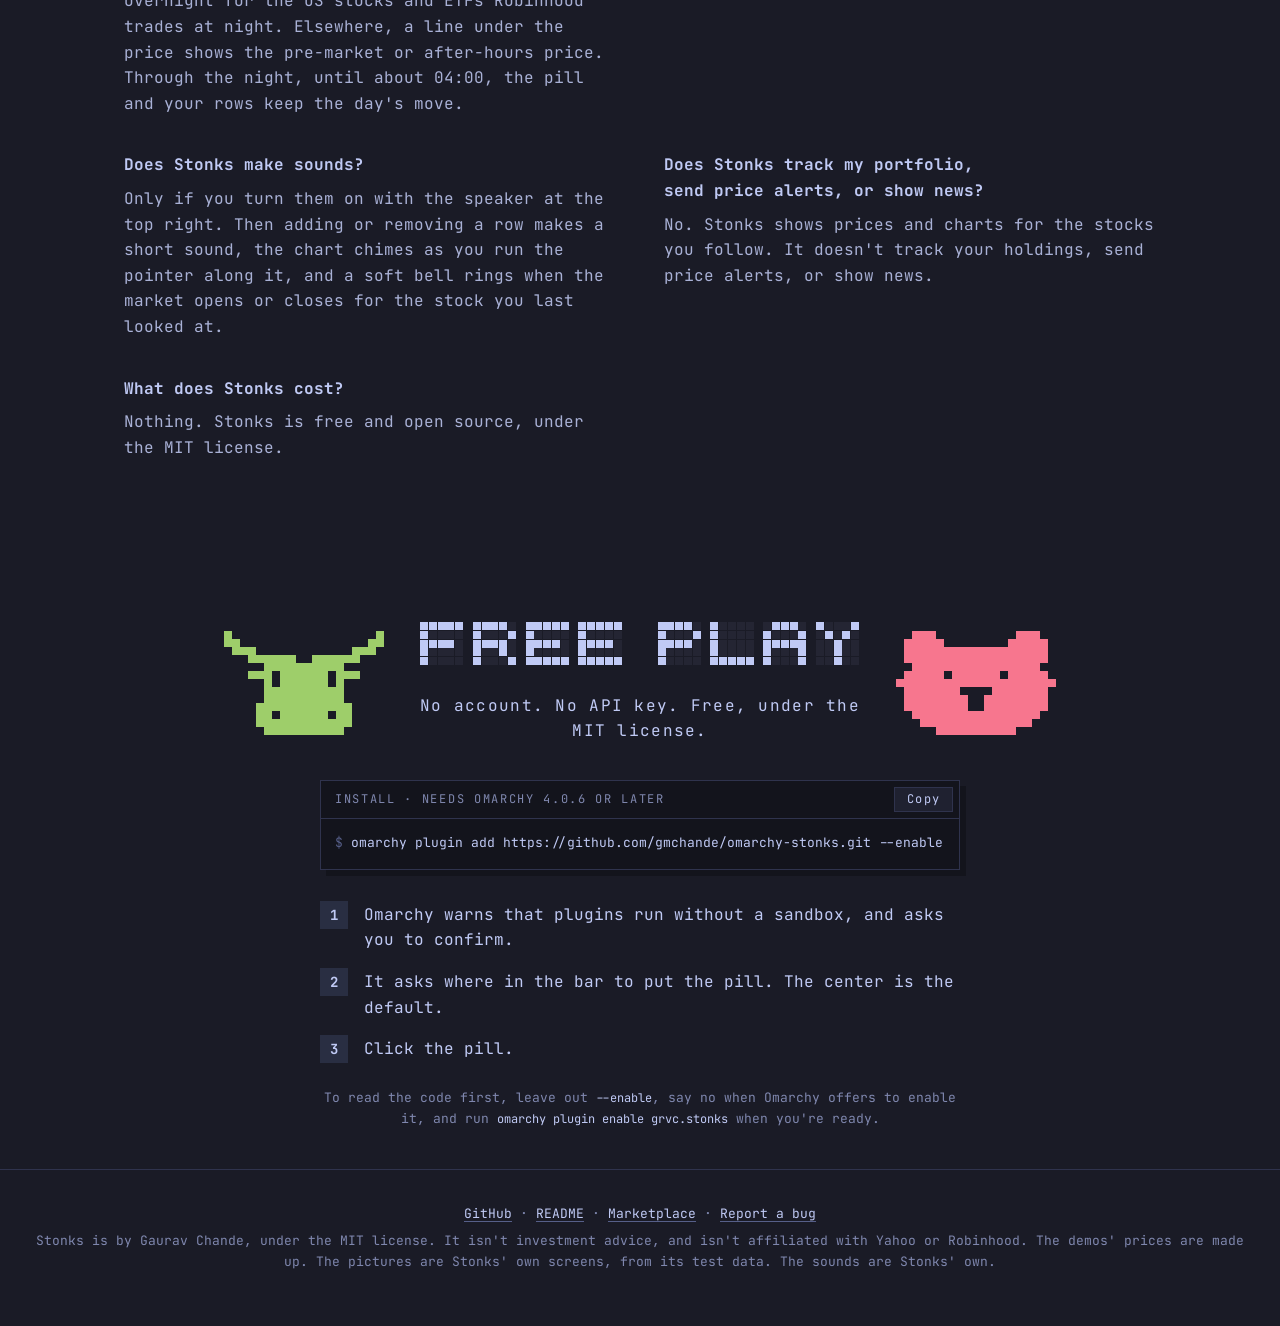
==== commit 56644580: "The site opens with "Your stocks in the bar, day and night", the pill comes second, and the share ca" ====
--- a/index.html
+++ b/index.html
@@ -3,8 +3,8 @@
 <head>
 <meta charset="utf-8">
 <meta name="viewport" content="width=device-width, initial-scale=1">
-<title>Stonks: a stock ticker and watchlist for the Omarchy bar</title>
-<meta name="description" content="Stonks puts your stocks in the Omarchy bar, each price as it traded: in its own currency, on its exchange's clock, and overnight for US stocks. Free, with no API key.">
+<title>Stonks: your stocks in the Omarchy bar, day and night</title>
+<meta name="description" content="Your stocks in the Omarchy bar, day and night. A small pill shows how one stock is doing right now, and a click opens the chart and your lists. Free, with no account or API key.">
 <link rel="canonical" href="https://getstonks.app/">
 <meta name="theme-color" content="#13141c">
 <!-- PNGs, not an SVG: a tab draws 16 or 32 px, where only whole-pixel cells stay crisp.
@@ -16,18 +16,18 @@
 
 <meta property="og:type" content="website">
 <meta property="og:site_name" content="Stonks">
-<meta property="og:title" content="Stonks: a stock ticker and watchlist for the Omarchy bar">
-<meta property="og:description" content="Your stocks in the Omarchy bar, each price as it traded, in its own currency and on its exchange's clock. Free, with no account or API key.">
+<meta property="og:title" content="Stonks: your stocks in the Omarchy bar, day and night">
+<meta property="og:description" content="Your stocks in the Omarchy bar, day and night. A small pill shows how one stock is doing right now, and a click opens the chart and your lists. Free, with no account or API key.">
 <meta property="og:url" content="https://getstonks.app/">
 <meta property="og:image" content="https://getstonks.app/share.png">
 <meta property="og:image:width" content="1200">
 <meta property="og:image:height" content="630">
-<meta property="og:image:alt" content="Stonks' logo and the words &quot;Your stocks in the Omarchy bar. A chart a click away. Free · No account · No API key&quot;, beside its panel: a made-up stock's price over the day's chart in pixel columns.">
+<meta property="og:image:alt" content="Stonks' logo and the words &quot;Your stocks in the Omarchy bar, day and night. Free · No account · No API key&quot;, beside its panel: a made-up stock's price over the day's chart in pixel columns.">
 <meta name="twitter:card" content="summary_large_image">
-<meta name="twitter:title" content="Stonks: a stock ticker and watchlist for the Omarchy bar">
-<meta name="twitter:description" content="Your stocks in the Omarchy bar, each price as it traded, in its own currency and on its exchange's clock. Free, with no account or API key.">
+<meta name="twitter:title" content="Stonks: your stocks in the Omarchy bar, day and night">
+<meta name="twitter:description" content="Your stocks in the Omarchy bar, day and night. A small pill shows how one stock is doing right now, and a click opens the chart and your lists. Free, with no account or API key.">
 <meta name="twitter:image" content="https://getstonks.app/share.png">
-<meta name="twitter:image:alt" content="Stonks' logo and the words &quot;Your stocks in the Omarchy bar. A chart a click away. Free · No account · No API key&quot;, beside its panel: a made-up stock's price over the day's chart in pixel columns.">
+<meta name="twitter:image:alt" content="Stonks' logo and the words &quot;Your stocks in the Omarchy bar, day and night. Free · No account · No API key&quot;, beside its panel: a made-up stock's price over the day's chart in pixel columns.">
 
 <!-- The page's own copy of the font, asked for first, so it's there before the text is drawn
      (style.css's @font-face says why it never swaps in late). -->
@@ -116,8 +116,15 @@
     <div class="hero-copy">
       <p class="eyebrow">A plugin for Omarchy</p>
       <h1 class="wordmark"><span class="blocks" data-text="STONKS" data-cell="16" aria-hidden="true"></span><span class="sr">Stonks</span></h1>
-      <p class="lead">Your stocks in the bar, each price as it traded.</p>
-      <p class="answer">Stonks is a free stock watchlist for the Omarchy bar. A small pill shows how one stock is doing today, and a click opens the chart and your lists. Every price is the one Yahoo or Robinhood sent, in its own currency and on its exchange's clock, with its time when it's late. Stonks follows stocks, ETFs, indexes, and crypto before the open, after the close, and through the night for the US stocks that trade then, with no account or API key.</p>
+      <p class="lead">Your stocks in the bar, day and night.</p>
+      <!-- On a phone, the pill in a bar, so the first screen shows Stonks; the same pill as "A pill in your bar". -->
+      <div class="bar-demo hero-bar">
+        <div class="fake-bar" aria-hidden="true">
+          <span class="ws"><b>1</b><i>2</i><i>3</i><i>4</i></span>
+        </div>
+        <button type="button" class="pill"></button>
+      </div>
+      <p class="answer">Stonks is a free stock watchlist for the Omarchy bar. A small pill shows how one stock is doing right now, and a click opens the chart and your lists. Every price is the one Yahoo or Robinhood sent, in its own currency and on its exchange's clock, with its time when it's late. Stonks follows stocks, ETFs, indexes, and crypto before the open, after the close, and through the night for the US stocks that trade then, with no account or API key.</p>
       <div class="term" data-copy>
         <div class="term-bar"><span>INSTALL</span><button type="button" class="copy">Copy</button></div>
         <pre><code><span class="prompt" aria-hidden="true">$ </span>omarchy plugin add https://github.com/gmchande/omarchy-stonks.git <span class="nw">--enable</span><span class="cursor" aria-hidden="true"></span></code></pre>
@@ -134,28 +141,8 @@
   <canvas class="skyline" aria-hidden="true"></canvas>
 </section>
 
-<section class="day" id="day" aria-labelledby="day-title">
-  <div class="stage day-head">
-    <p class="stage-label"><span>STAGE</span><span class="blocks" data-text="1" data-cell="6" aria-hidden="true"></span><span class="sr">1</span></p>
-    <h2 id="day-title">A Tuesday, from pre-market to after hours.</h2>
-    <p class="note day-hint">Scroll to run the clock through a made-up day, or <a href="#bar">skip it</a>. The chart chimes as it draws, and a bell rings at the open and the close.</p>
-  </div>
-  <div class="day-track">
-    <div class="day-sticky">
-      <div class="day-clock" aria-hidden="true">
-        <span class="blocks clock-digits"></span>
-        <span class="clock-place">TUE · NEW YORK</span>
-      </div>
-      <div class="day-pop">
-        <div class="demo-tag" aria-hidden="true">MADE-UP PRICES</div>
-        <div class="popup compact" id="daypop" role="group" aria-label="Stonks' panel through a made-up Tuesday"></div>
-      </div>
-    </div>
-  </div>
-</section>
-
 <section class="stage" id="bar">
-  <p class="stage-label"><span>STAGE</span><span class="blocks" data-text="2" data-cell="6" aria-hidden="true"></span><span class="sr">2</span></p>
+  <p class="stage-label"><span>STAGE</span><span class="blocks" data-text="1" data-cell="6" aria-hidden="true"></span><span class="sr">1</span></p>
   <h2>A pill in your bar.</h2>
   <p class="wide">The pill shows how the stock you last looked at is doing today. Scroll over it to step through your list. Click it for the panel, middle-click it for the window, and drag it to move it along the bar. Right-click it to switch what it shows: a sparkline, an arrow, the price as text, or an icon. At night it keeps the day's move until about 04:00, and pointing at it shows tonight's.</p>
   <div class="bar-demo">
@@ -163,7 +150,7 @@
       <span class="ws"><b>1</b><i>2</i><i>3</i><i>4</i></span>
       <span class="ws-right"><i></i><i></i><i></i></span>
     </div>
-    <button type="button" class="pill" id="pill"></button>
+    <button type="button" class="pill"></button>
   </div>
   <div class="forms" role="group" aria-label="What the pill shows">
     <button type="button" data-form="sparkline">Sparkline</button>
@@ -172,6 +159,26 @@
     <button type="button" data-form="icon">Icon</button>
   </div>
   <p class="note">Here, scroll over the pill to step through the stocks, and click it to switch what it shows.</p>
+</section>
+
+<section class="day" id="day" aria-labelledby="day-title">
+  <div class="stage day-head">
+    <p class="stage-label"><span>STAGE</span><span class="blocks" data-text="2" data-cell="6" aria-hidden="true"></span><span class="sr">2</span></p>
+    <h2 id="day-title">A Tuesday, from pre-market to after hours.</h2>
+    <p class="note day-hint">Scroll to run the clock through a made-up day, or <a href="#sound">skip it</a>. The chart chimes as it draws, and a bell rings at the open and the close.</p>
+  </div>
+  <div class="day-track">
+    <div class="day-sticky">
+      <div class="day-clock" aria-hidden="true">
+        <span class="blocks clock-digits"></span>
+        <span class="clock-place">TUE · NEW YORK</span>
+      </div>
+      <div class="day-pop">
+        <div class="demo-tag" aria-hidden="true">MADE-UP PRICES</div>
+        <div class="popup compact" id="daypop" role="group" aria-label="Stonks' panel through a made-up Tuesday"></div>
+      </div>
+    </div>
+  </div>
 </section>
 
 <section class="stage" id="sound">
--- a/style.css
+++ b/style.css
@@ -326,6 +326,8 @@
 .note { max-width: 44em; font-size: 14px; color: var(--muted); }
 
 .bar-demo { position: relative; margin: 40px 0 18px; }
+/* The hero's pill in a bar, for a phone's first screen, which has no room beside the words. */
+.hero-bar { display: none; }
 .fake-bar {
   display: flex; justify-content: space-between; align-items: center;
   height: 64px; padding: 0 22px;
@@ -553,6 +555,7 @@
   .ws-right { display: none; }
   .pill { top: 26px; font-size: 16px; height: 38px; padding: 0 10px; left: auto; right: 0; transform: translateY(-50%); }
   .pill .arrow { font-size: 16px; }
+  .hero-bar { display: block; margin: 0 0 20px; }
   .moves, .faq { grid-template-columns: 1fr; }
   .day-sticky { padding: 12px 12px 16px; gap: 14px; }
   .popup.compact .chart { height: 170px; }
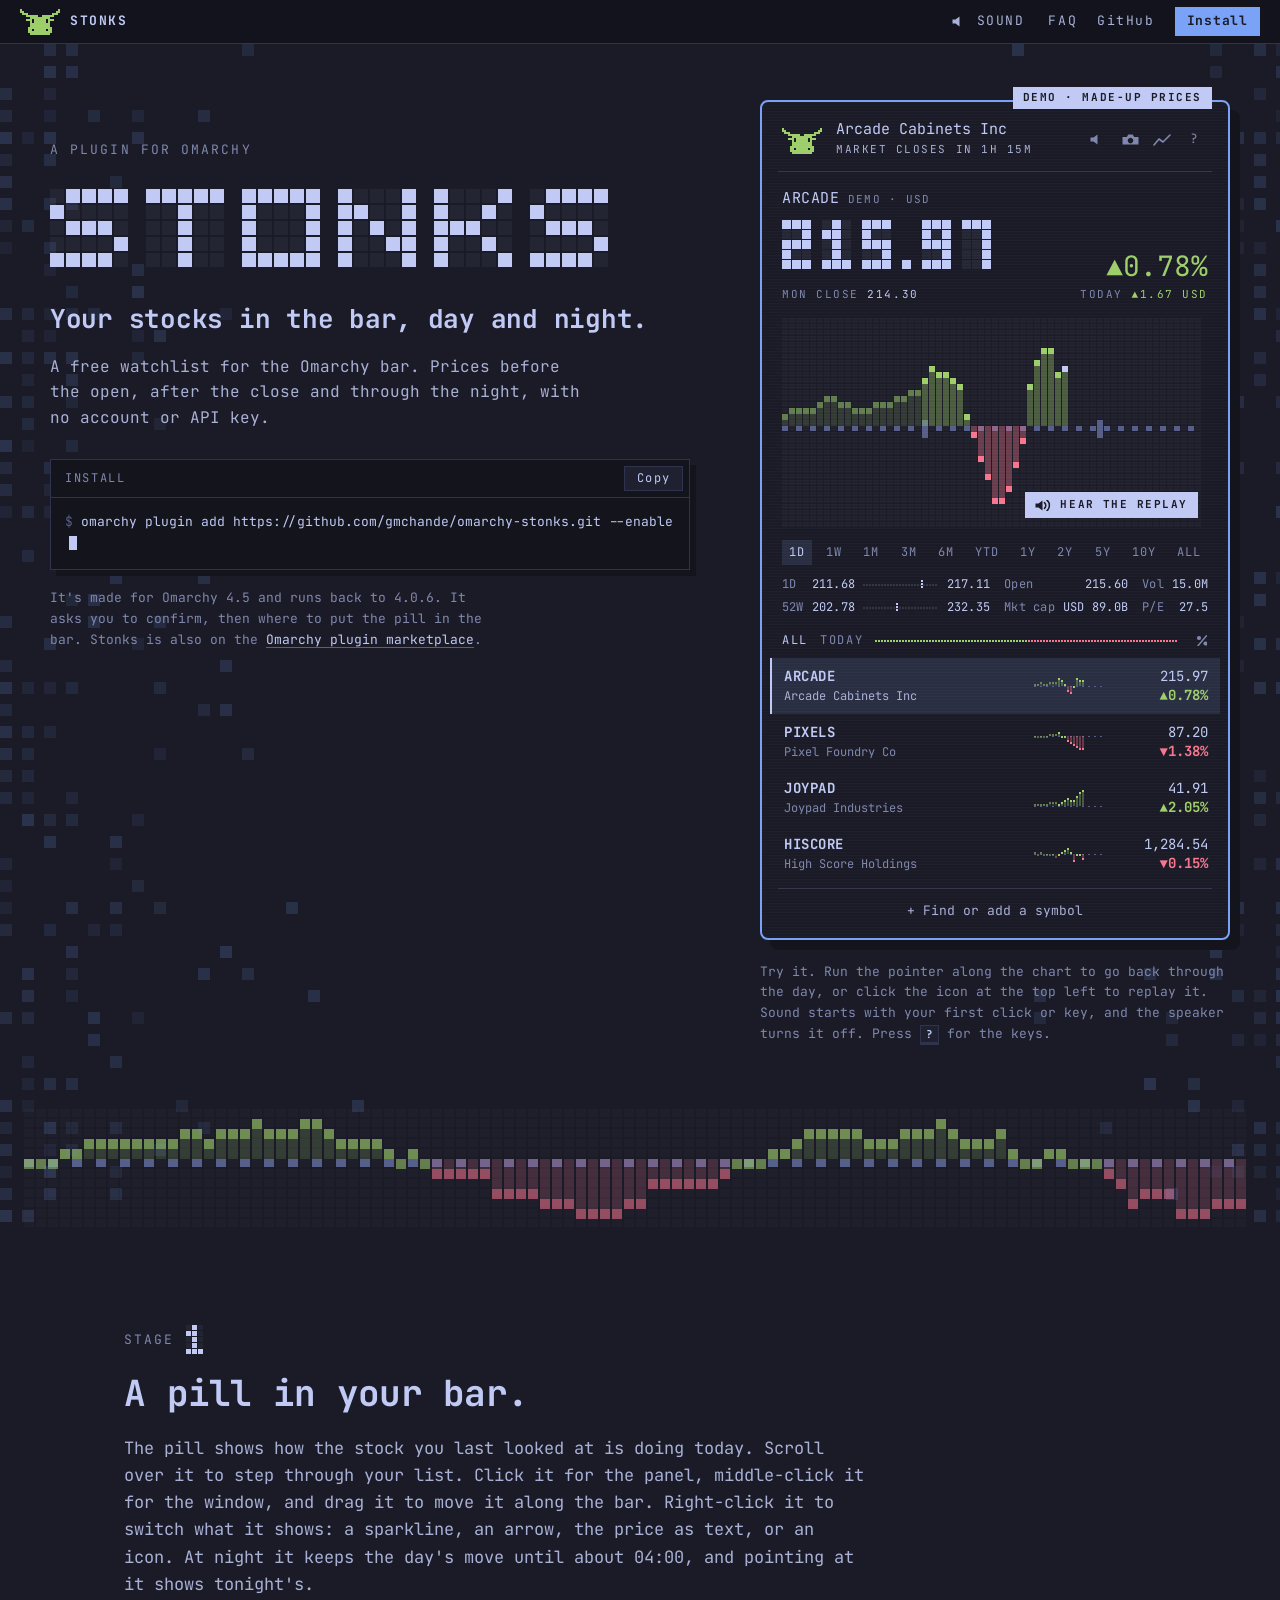
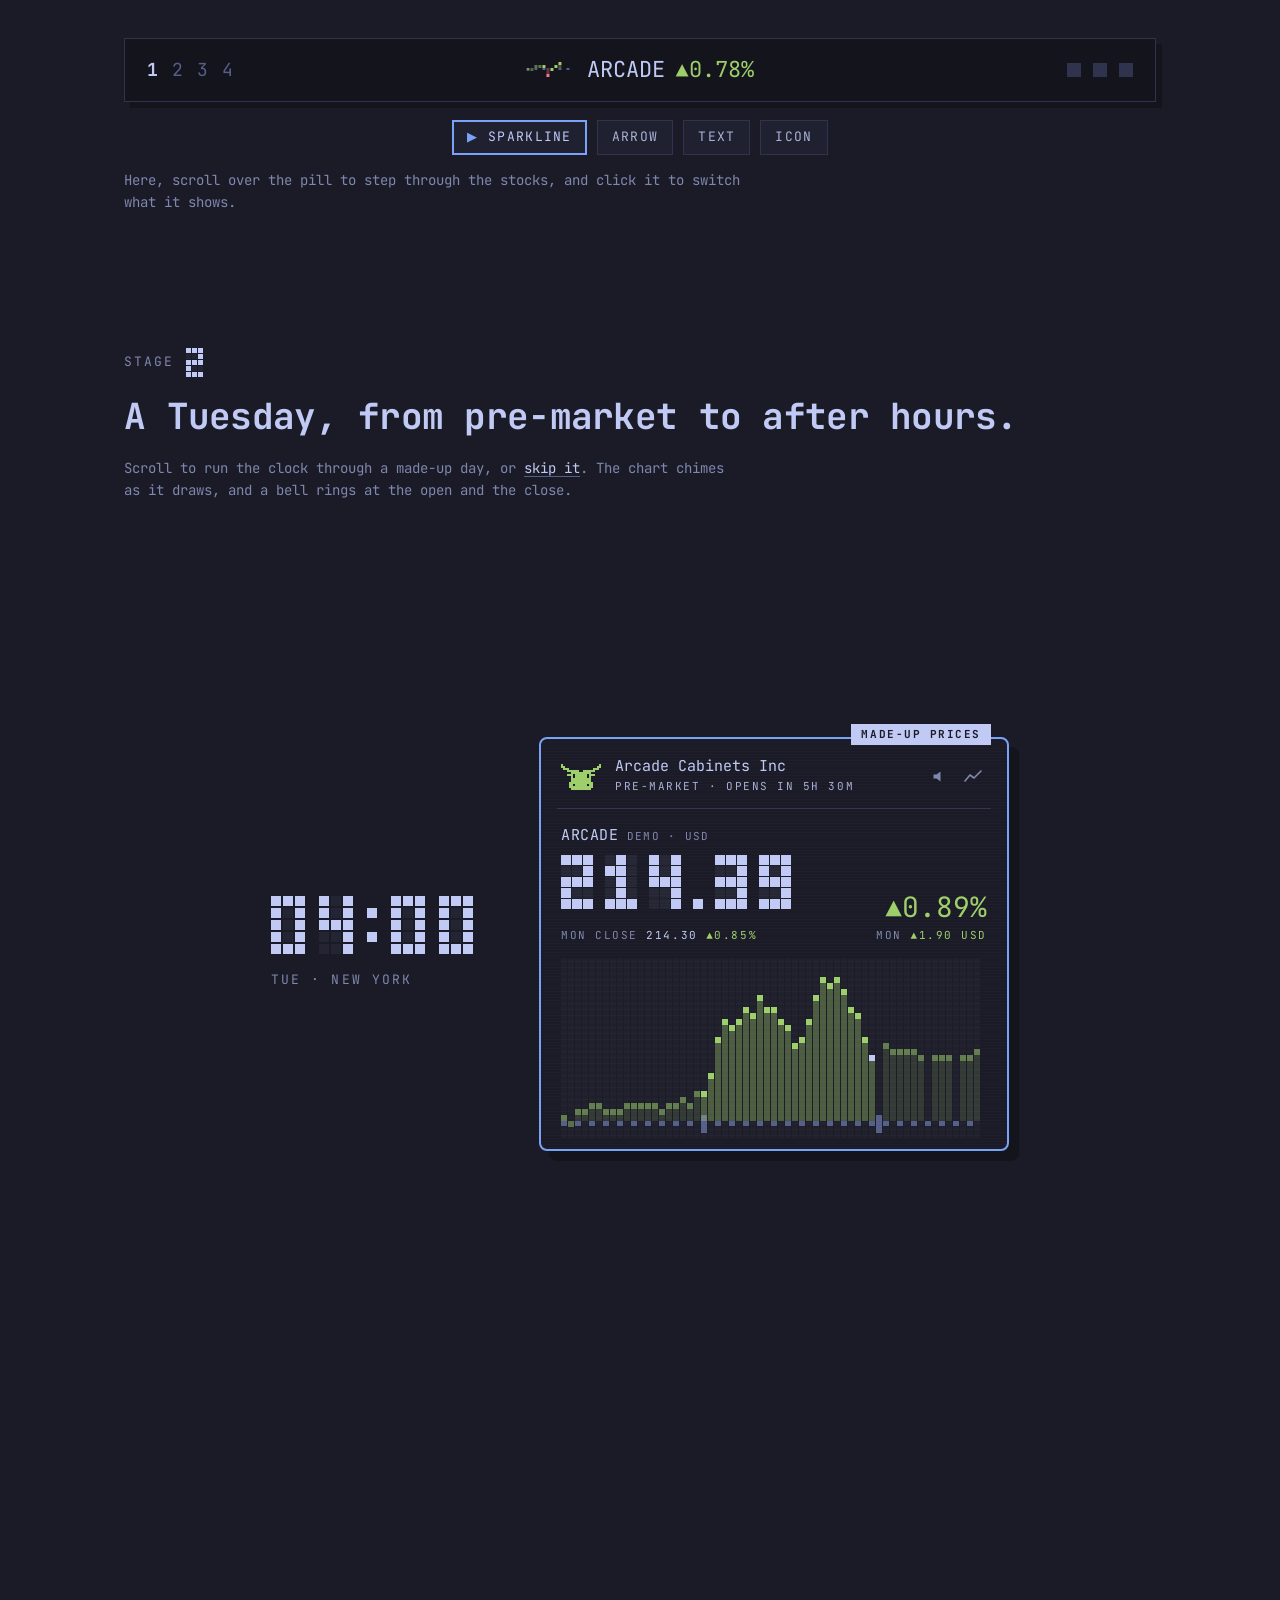
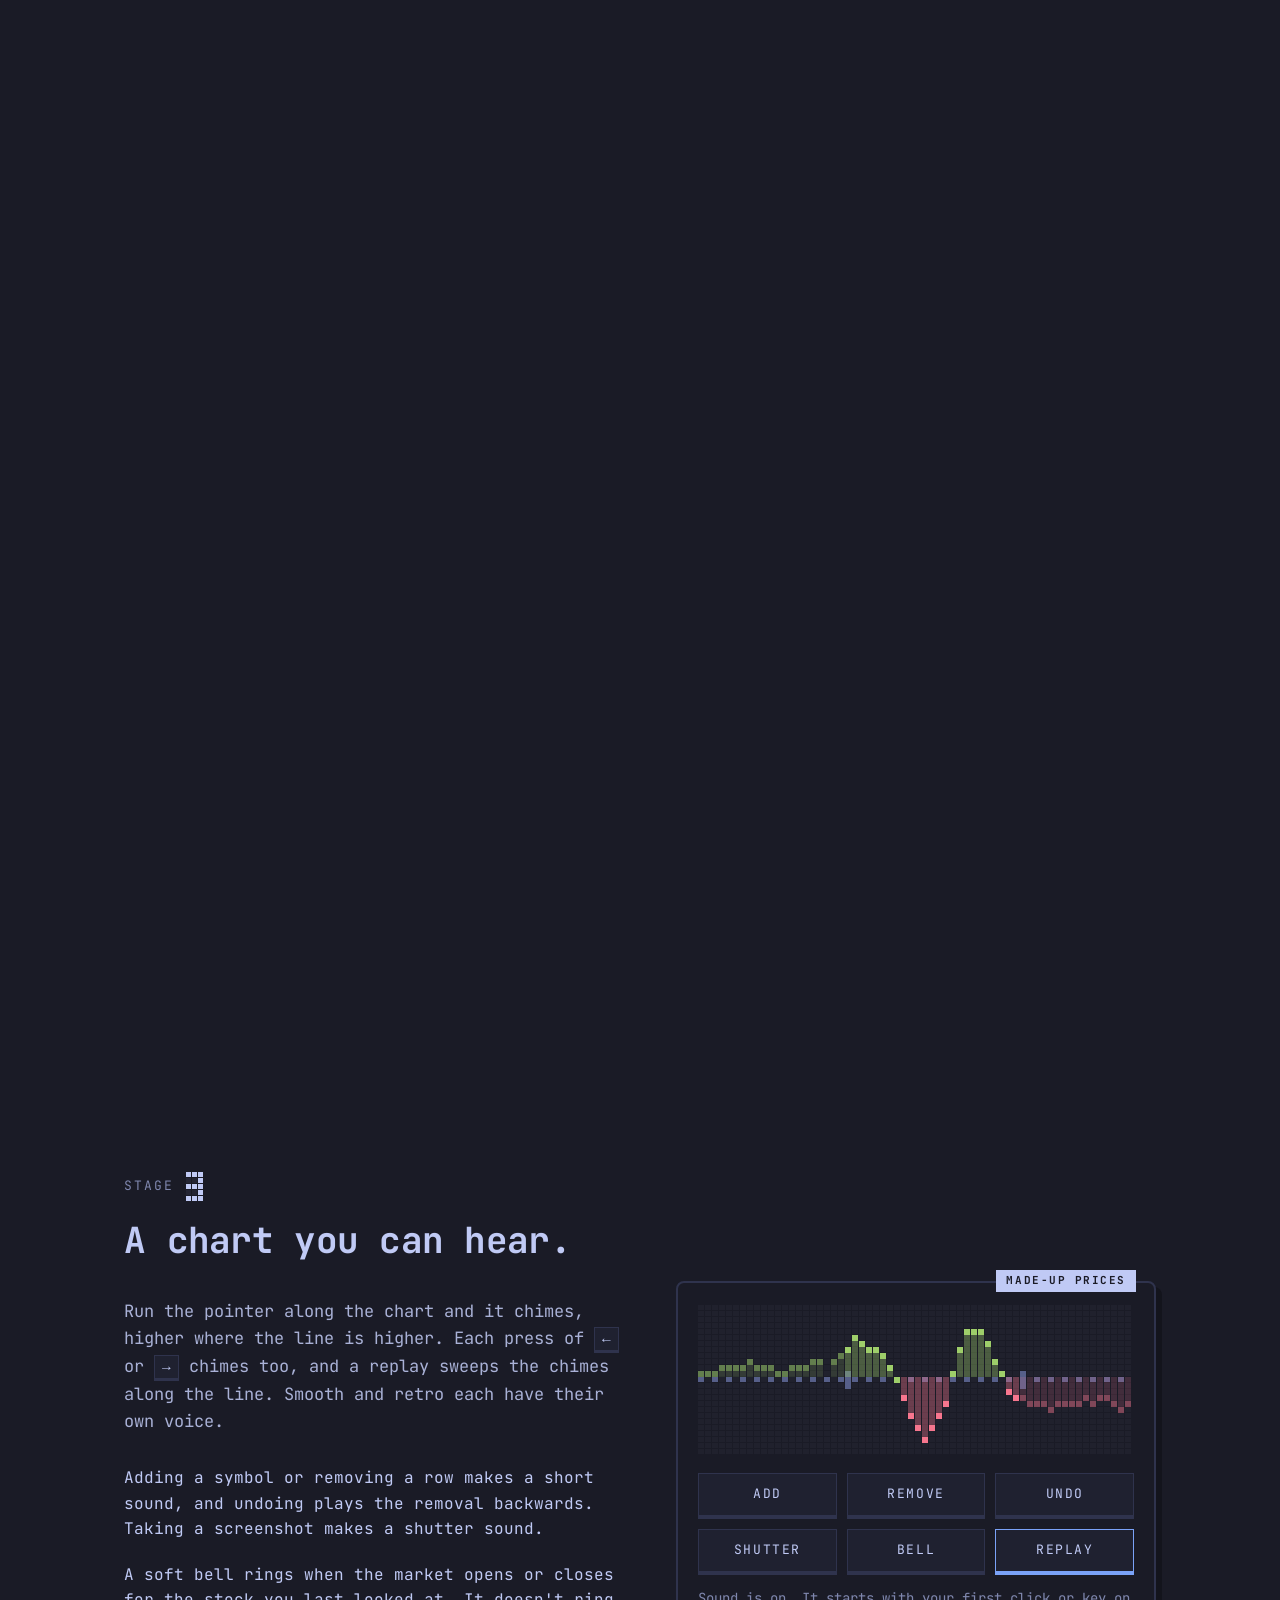
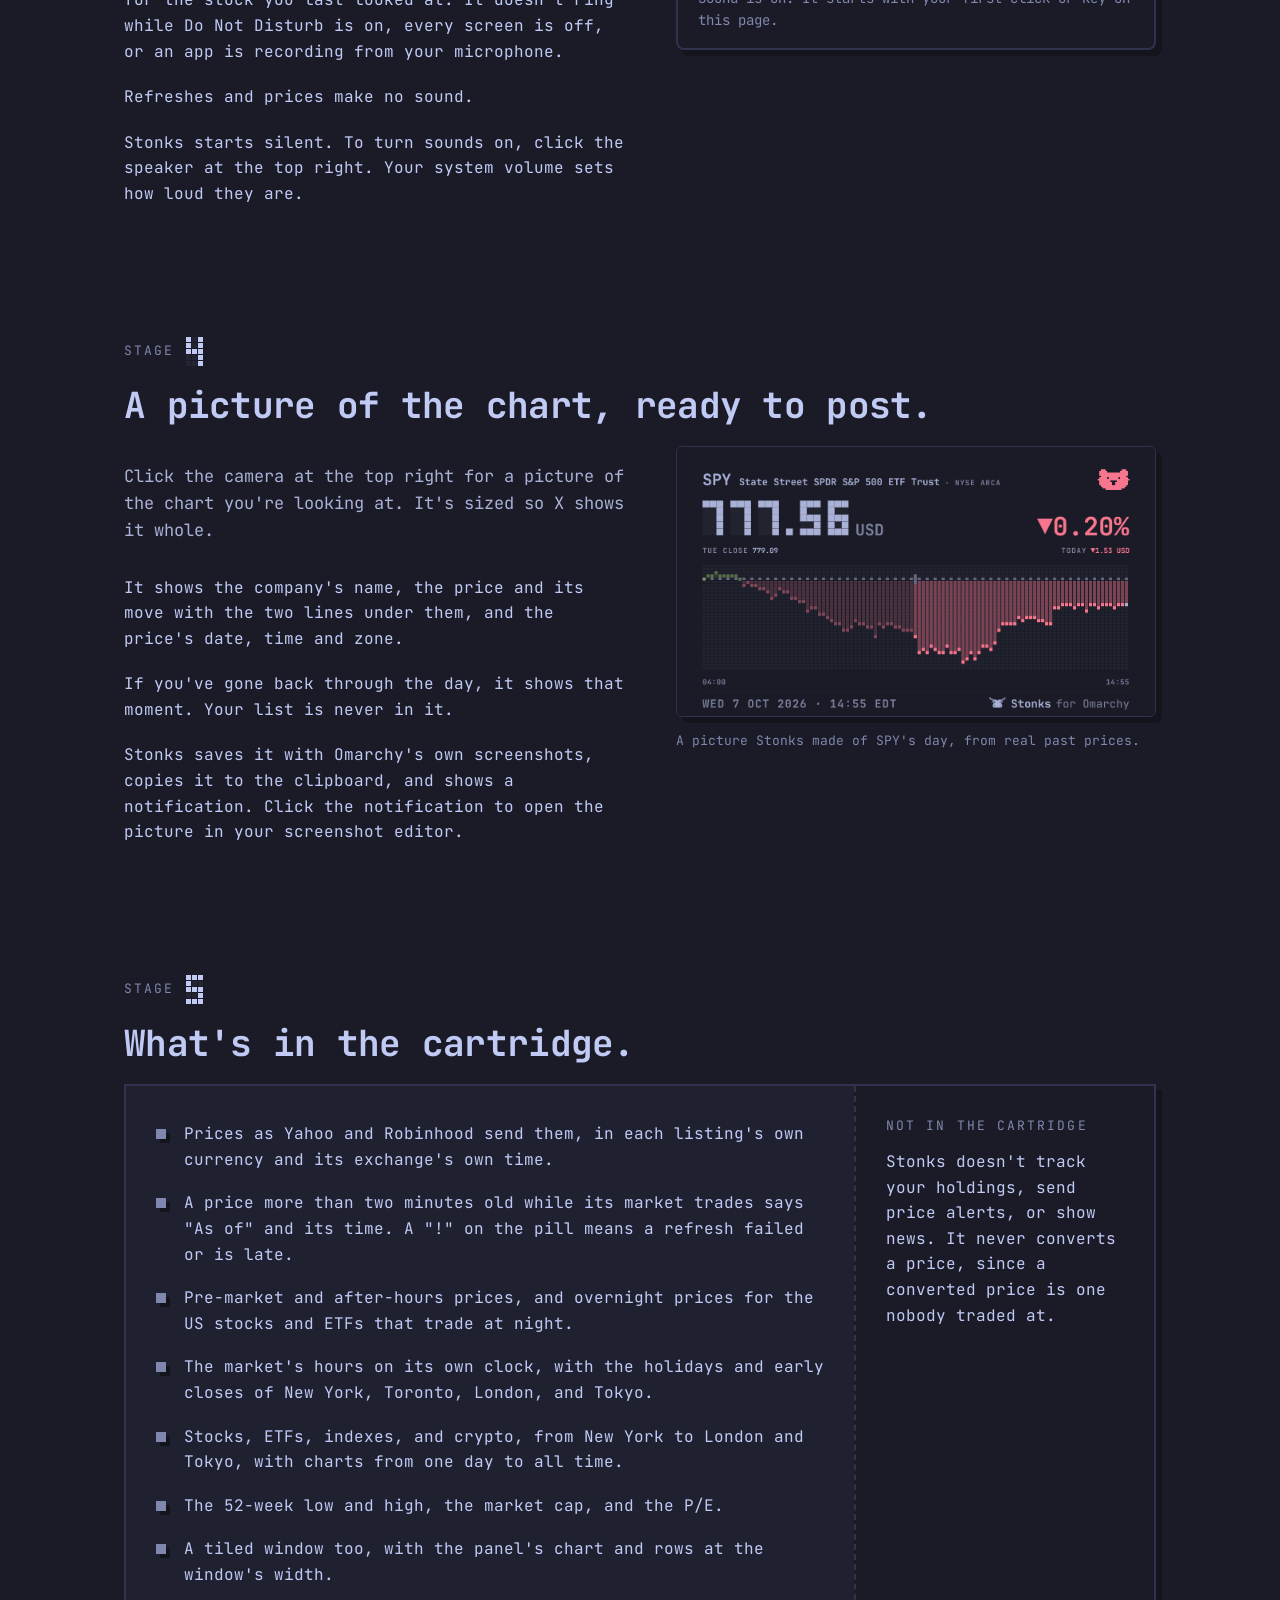
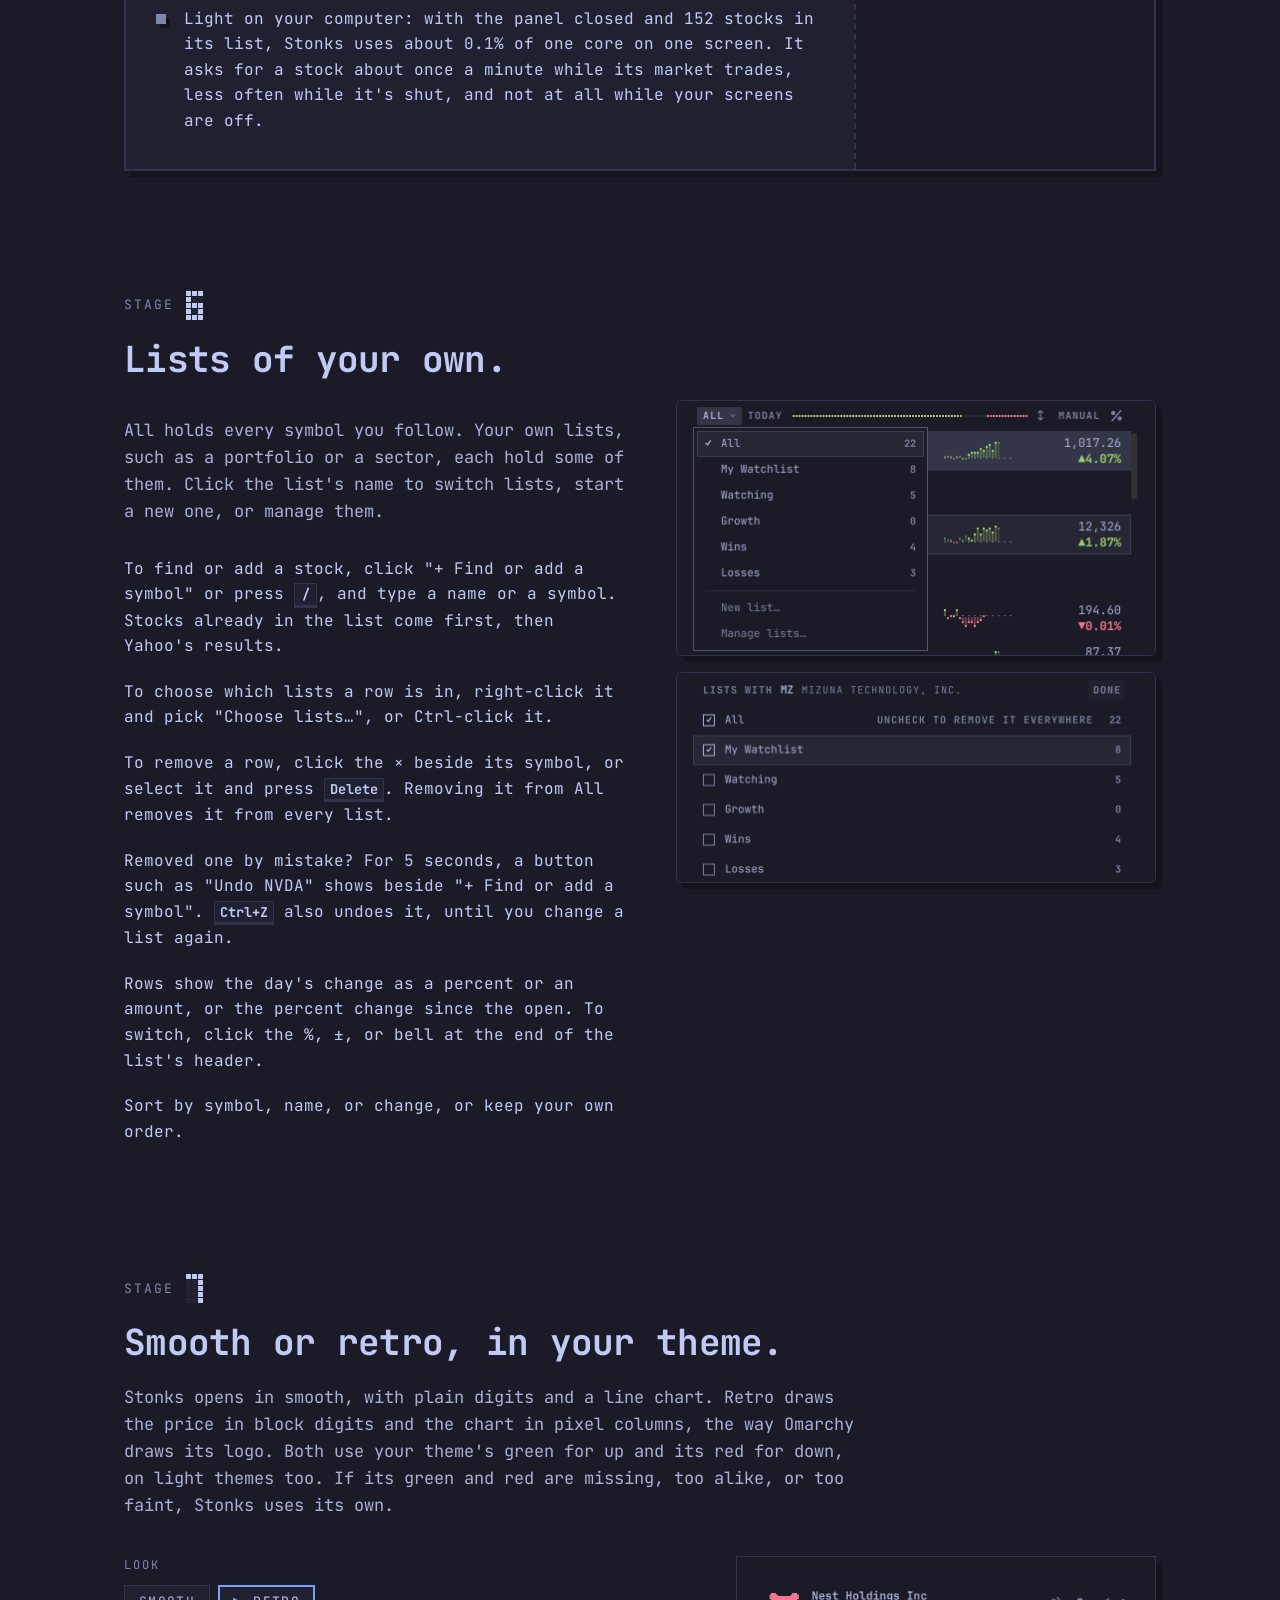
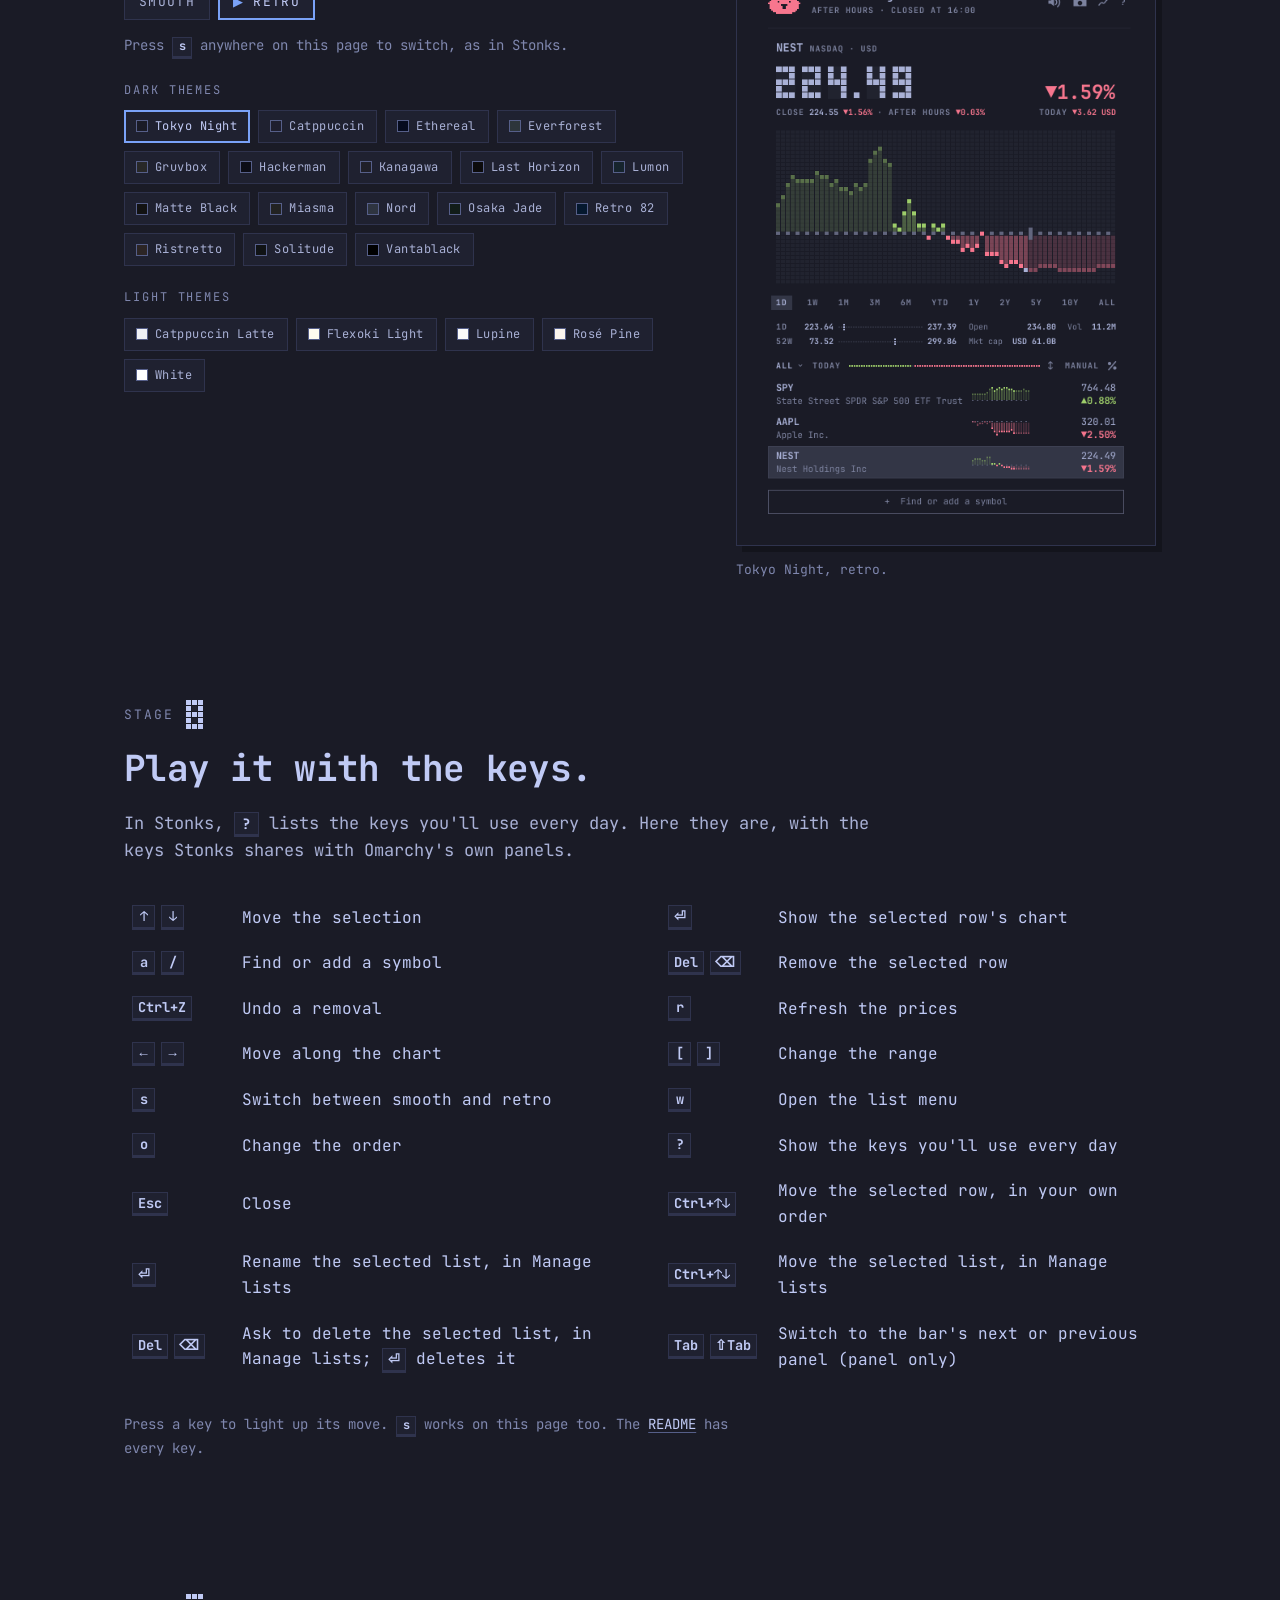
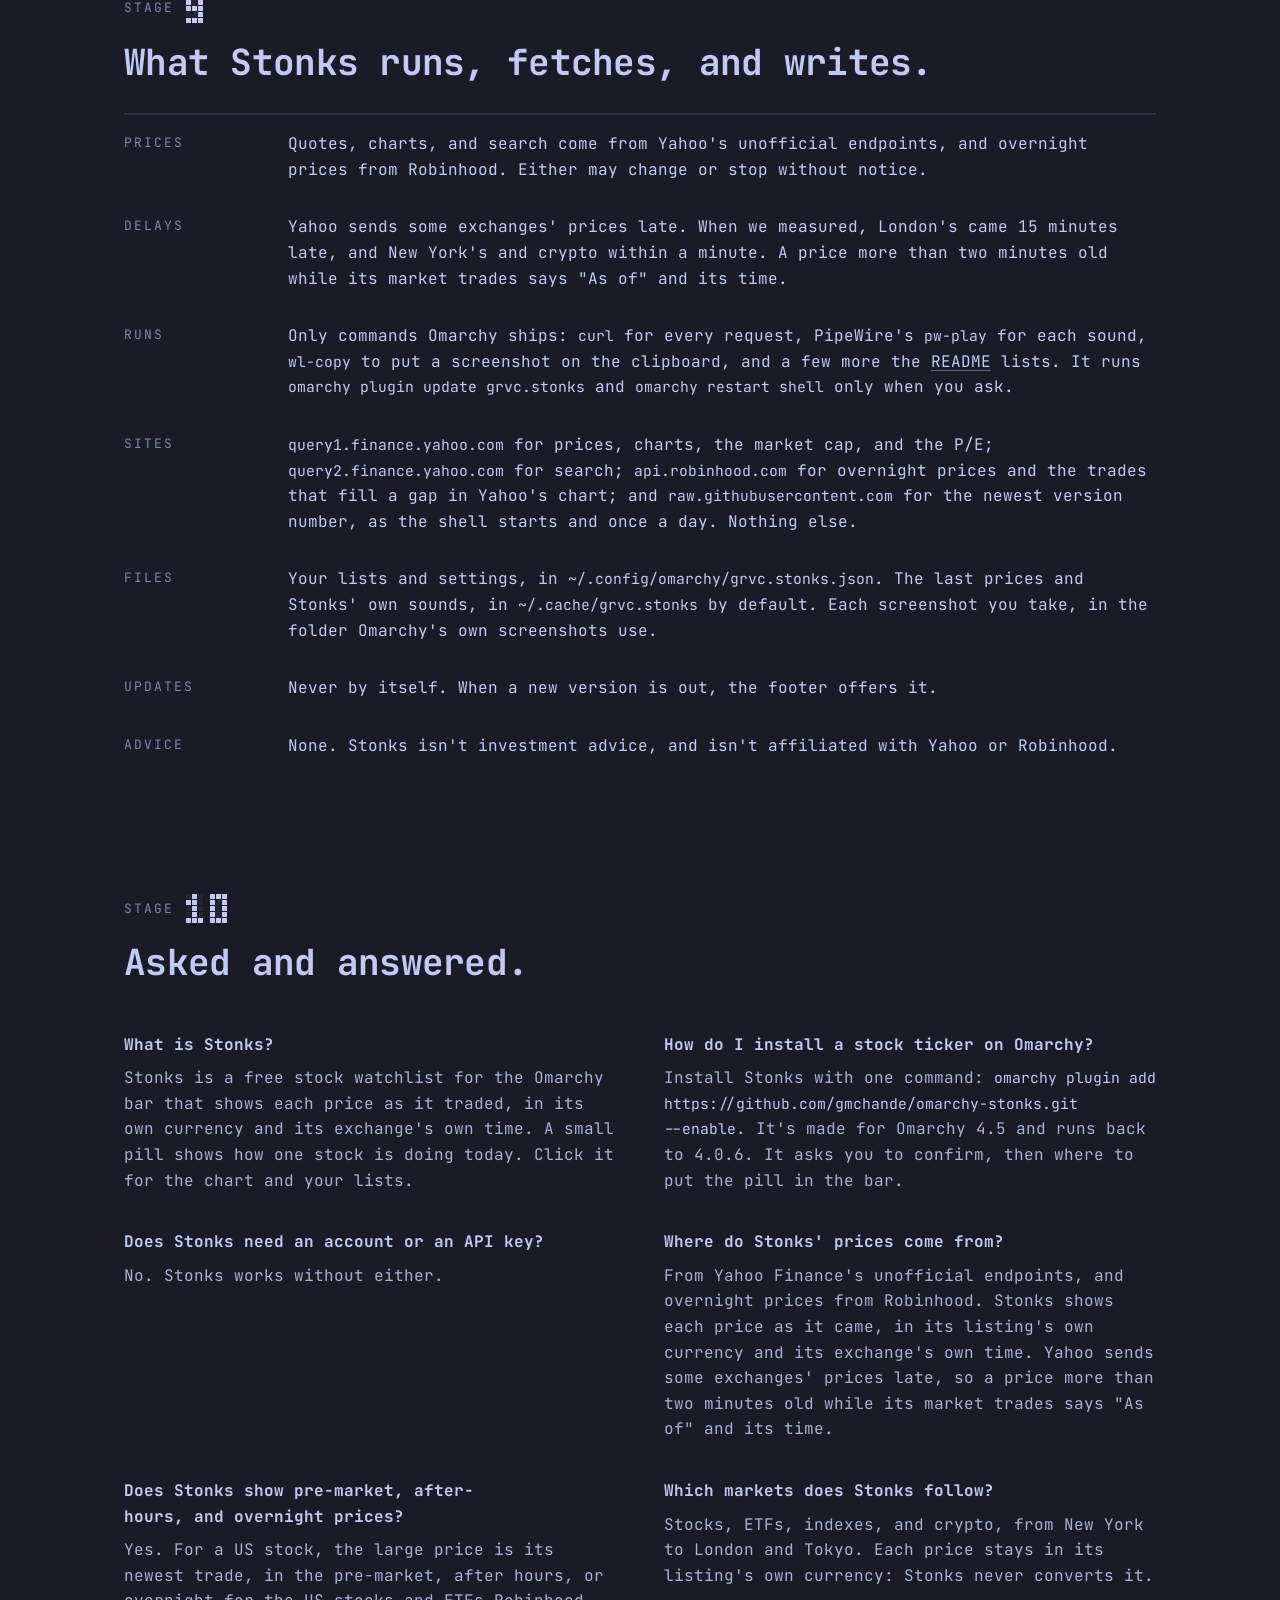
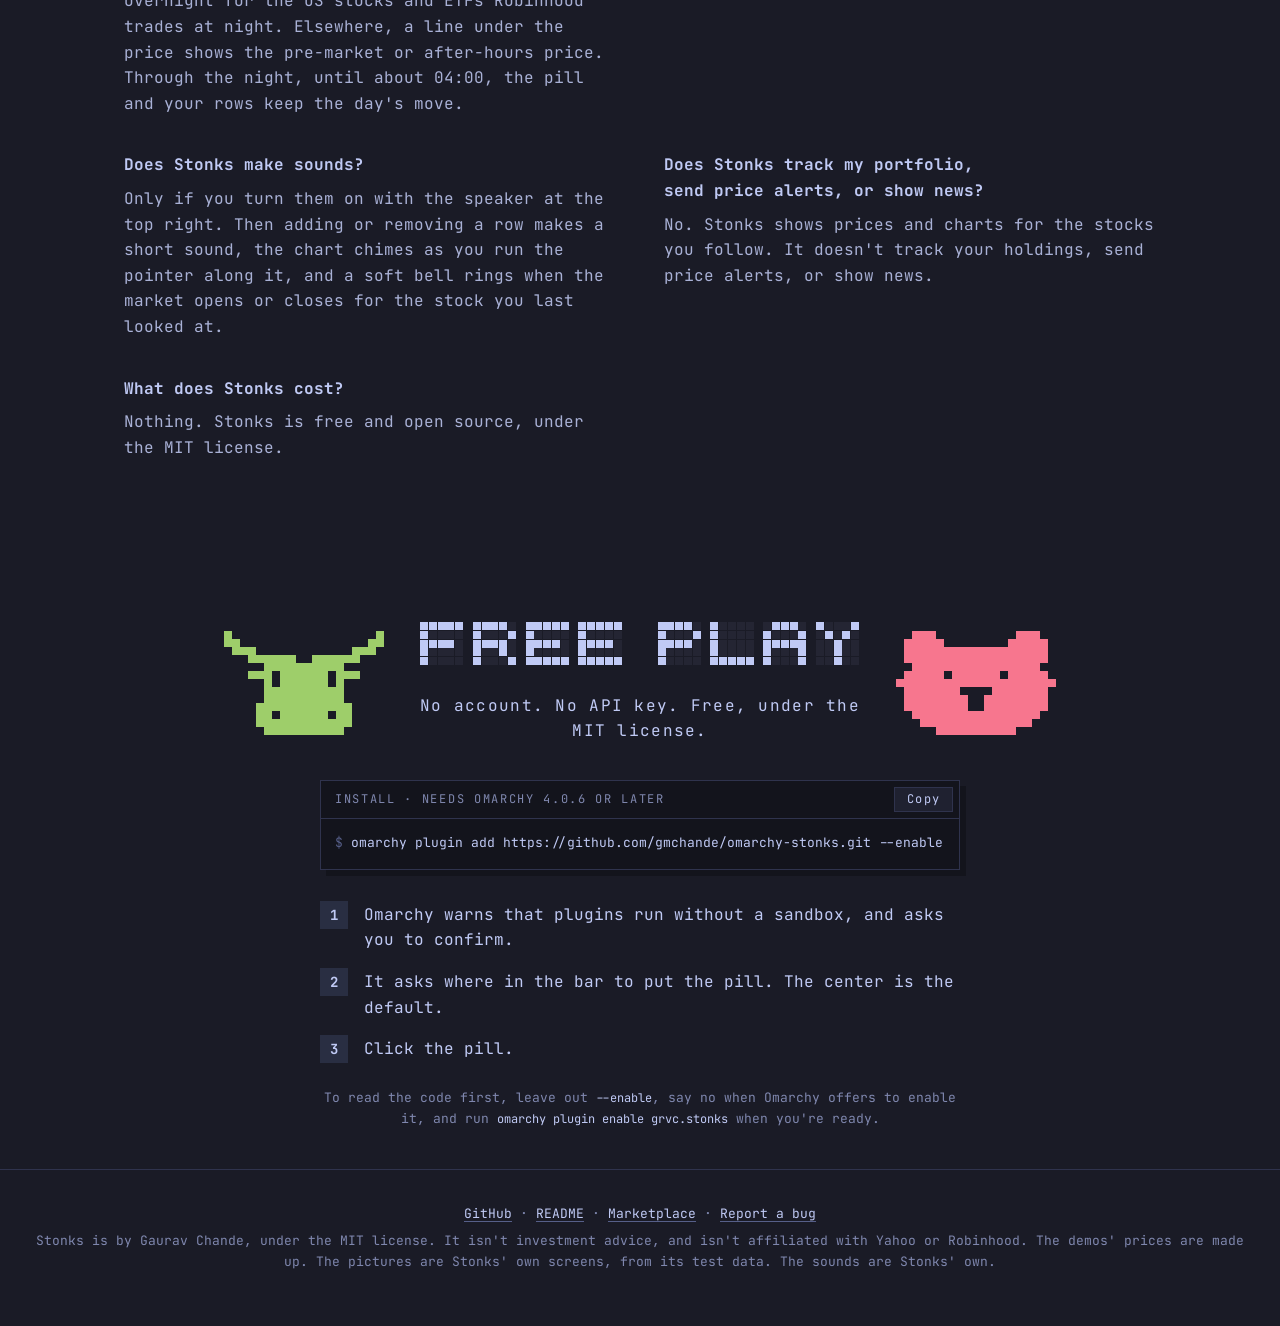
==== commit 478c2506: "The first screen says what Stonks is in two short sentences, so the install command fits a phone's f" ====
--- a/index.html
+++ b/index.html
@@ -124,7 +124,7 @@
         </div>
         <button type="button" class="pill"></button>
       </div>
-      <p class="answer">Stonks is a free stock watchlist for the Omarchy bar. A small pill shows how one stock is doing right now, and a click opens the chart and your lists. Every price is the one Yahoo or Robinhood sent, in its own currency and on its exchange's clock, with its time when it's late. Stonks follows stocks, ETFs, indexes, and crypto before the open, after the close, and through the night for the US stocks that trade then, with no account or API key.</p>
+      <p class="answer">A free watchlist for the Omarchy bar. Prices before the open, after the close and through the night, with no account or API key.</p>
       <div class="term" data-copy>
         <div class="term-bar"><span>INSTALL</span><button type="button" class="copy">Copy</button></div>
         <pre><code><span class="prompt" aria-hidden="true">$ </span>omarchy plugin add https://github.com/gmchande/omarchy-stonks.git <span class="nw">--enable</span><span class="cursor" aria-hidden="true"></span></code></pre>
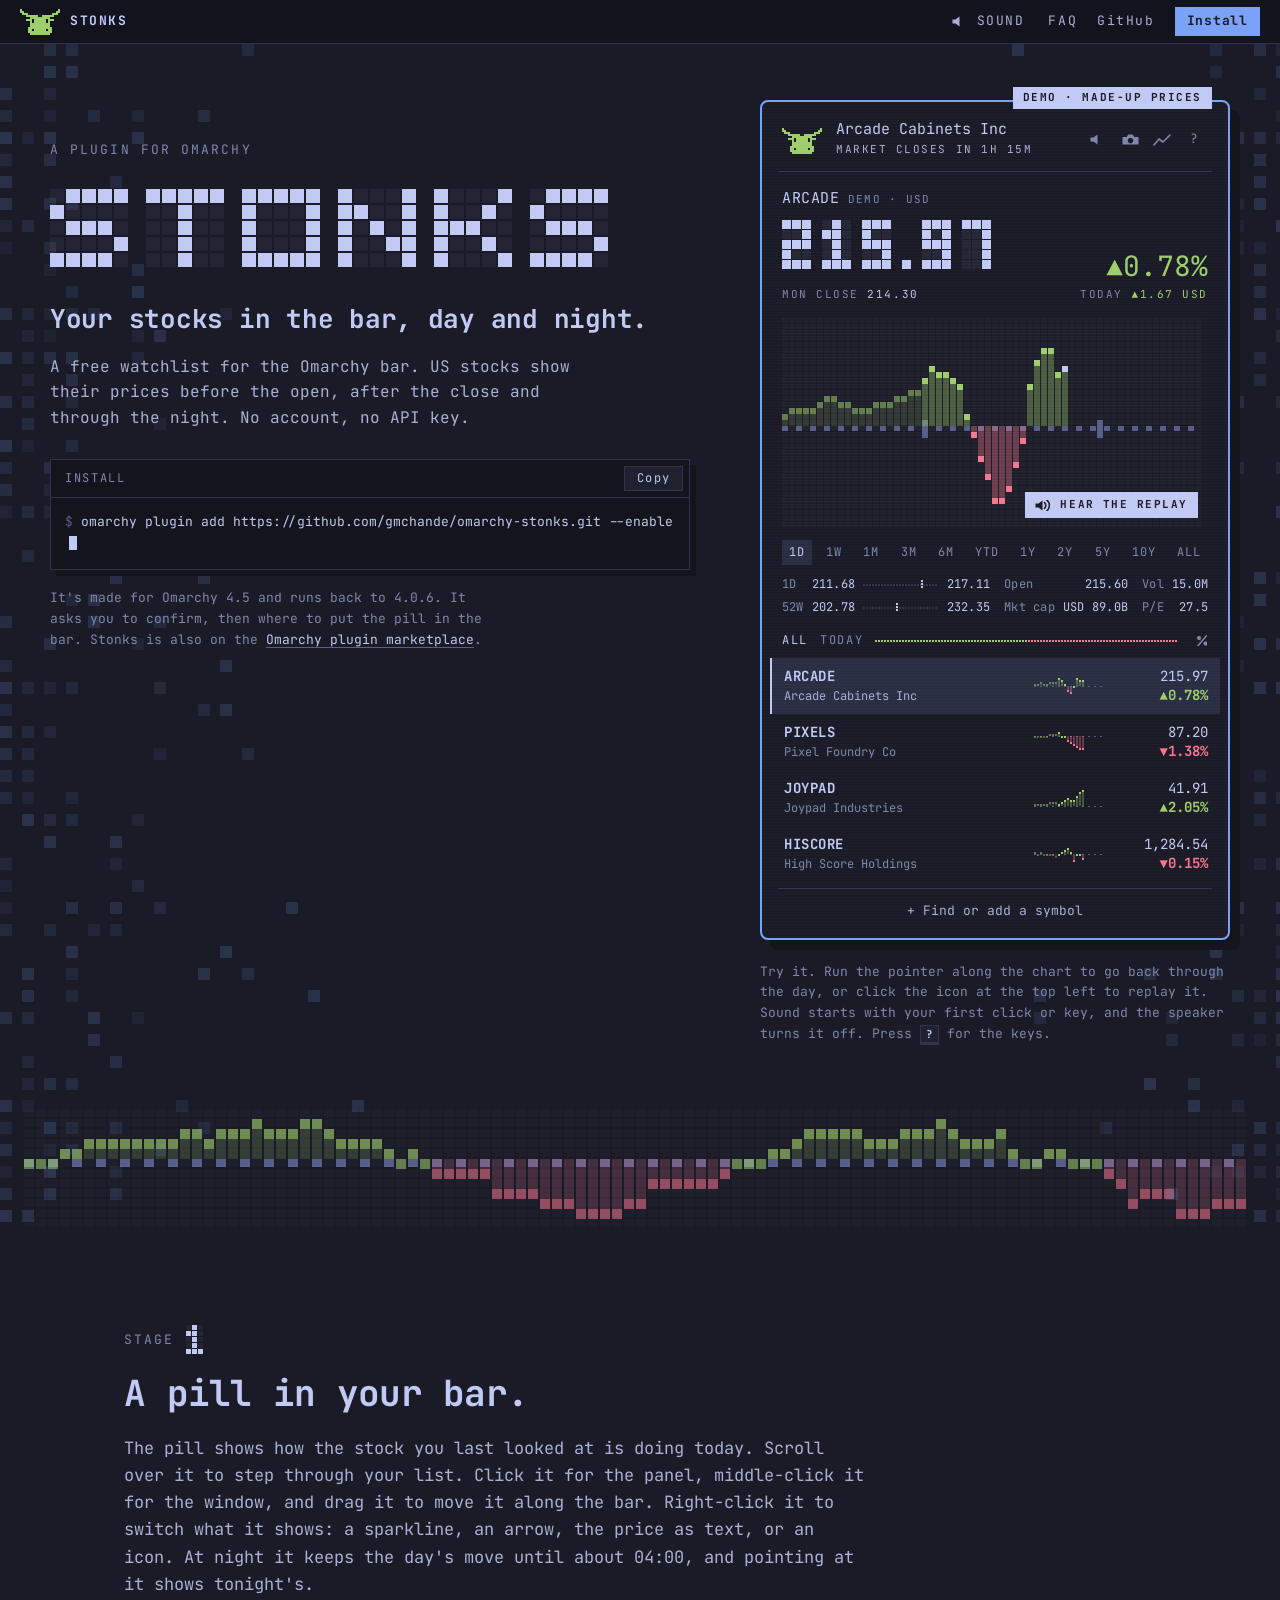
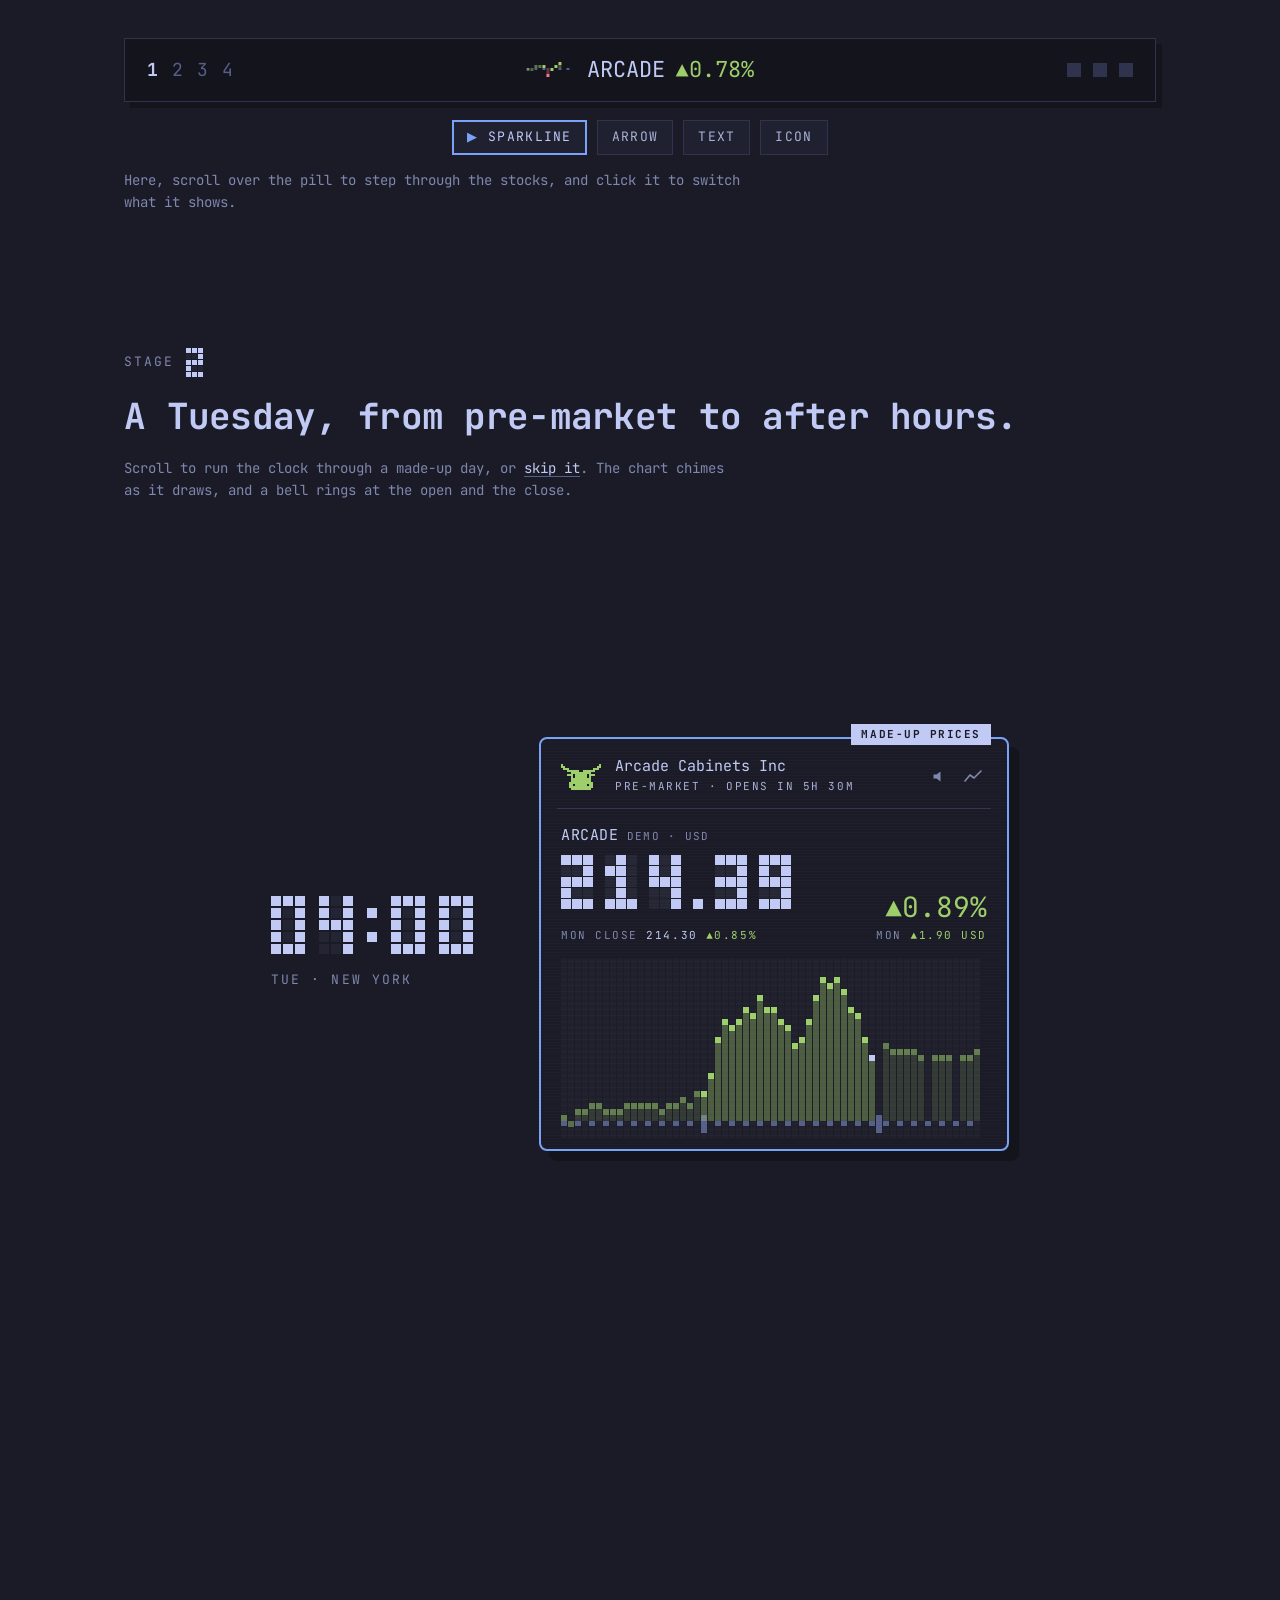
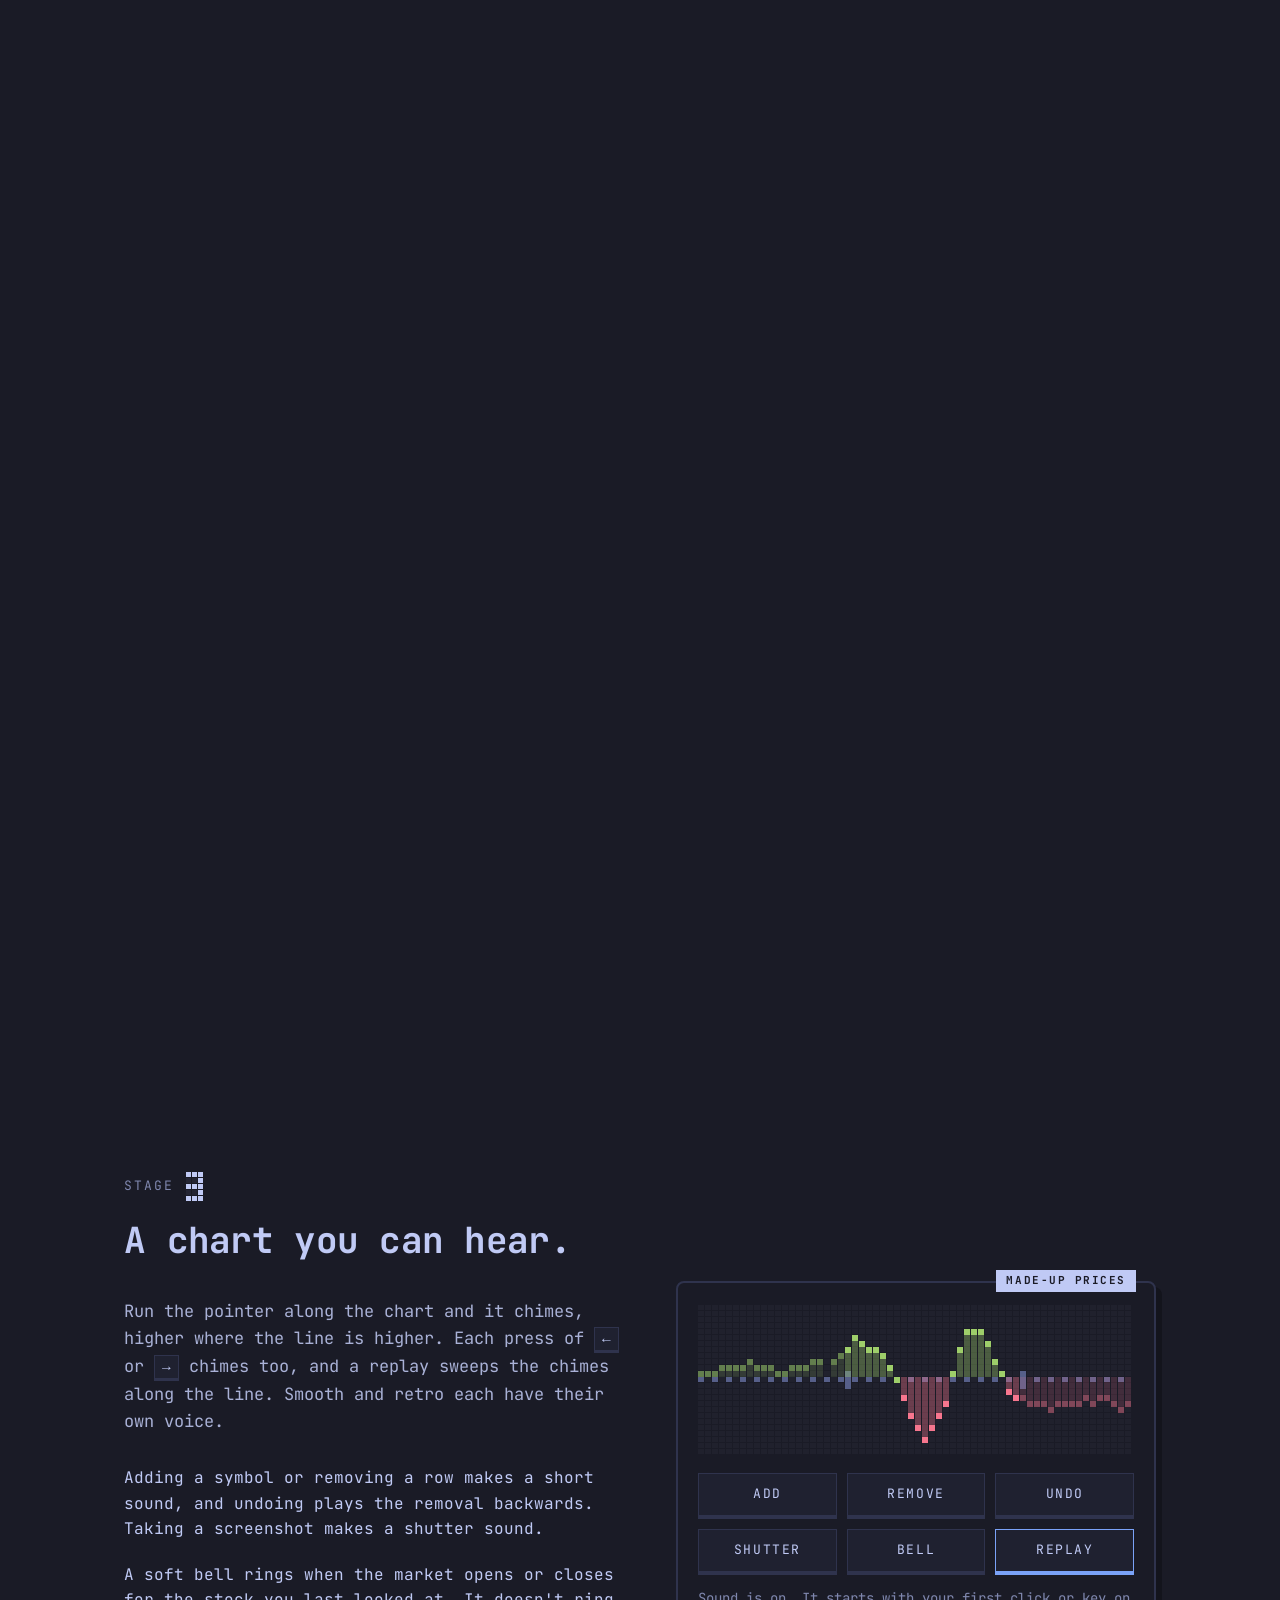
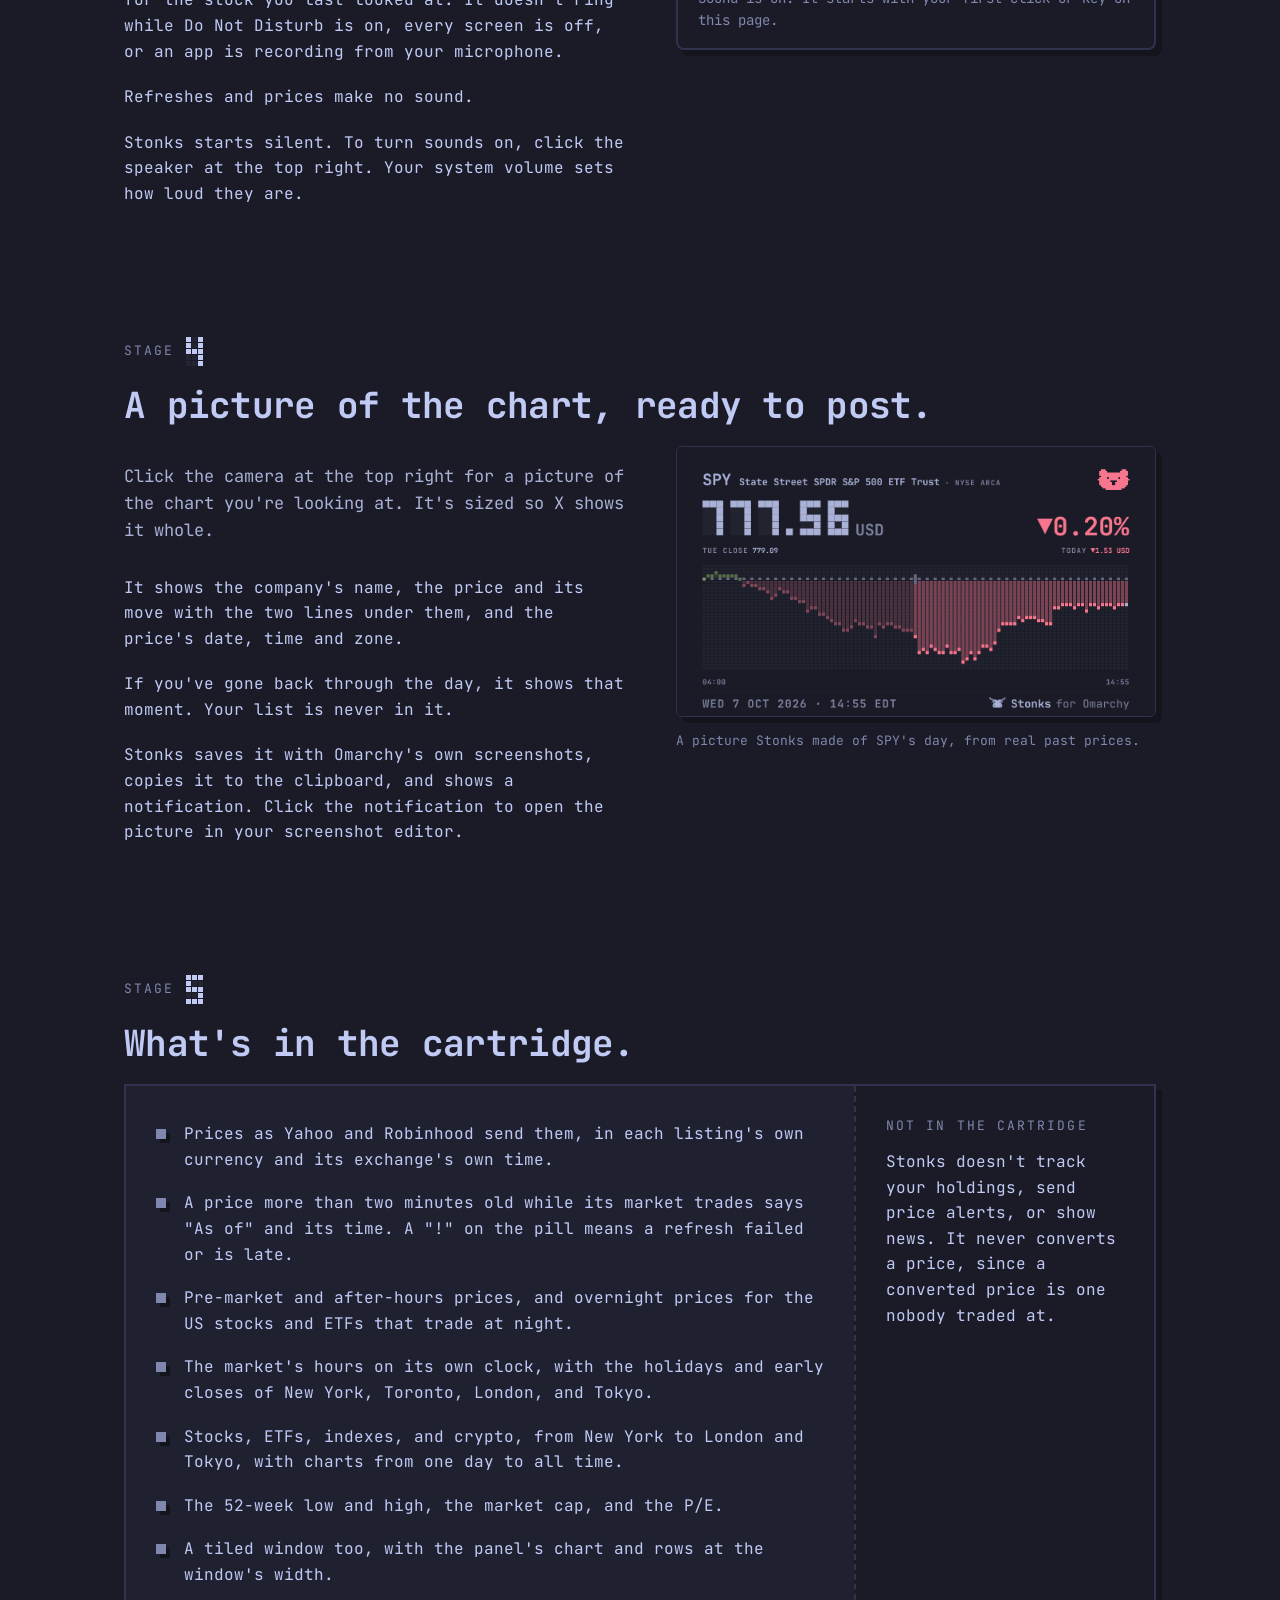
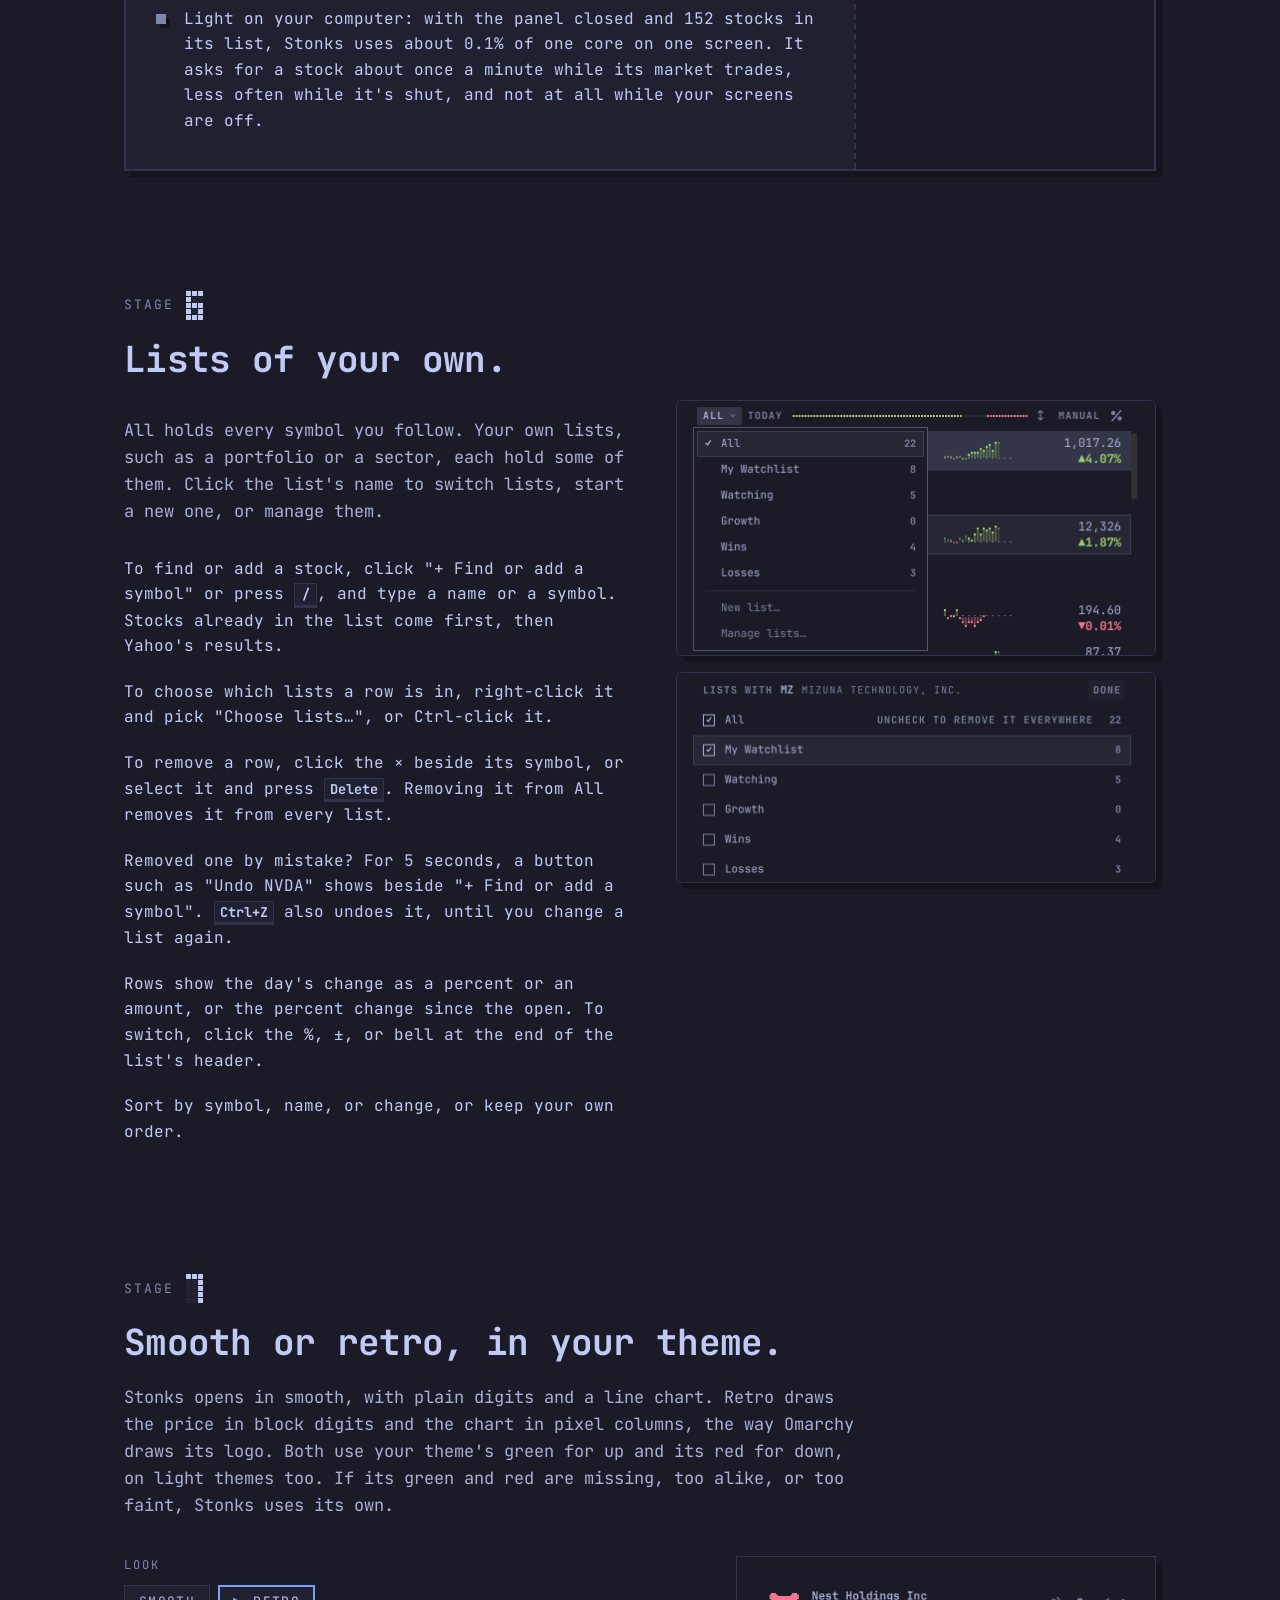
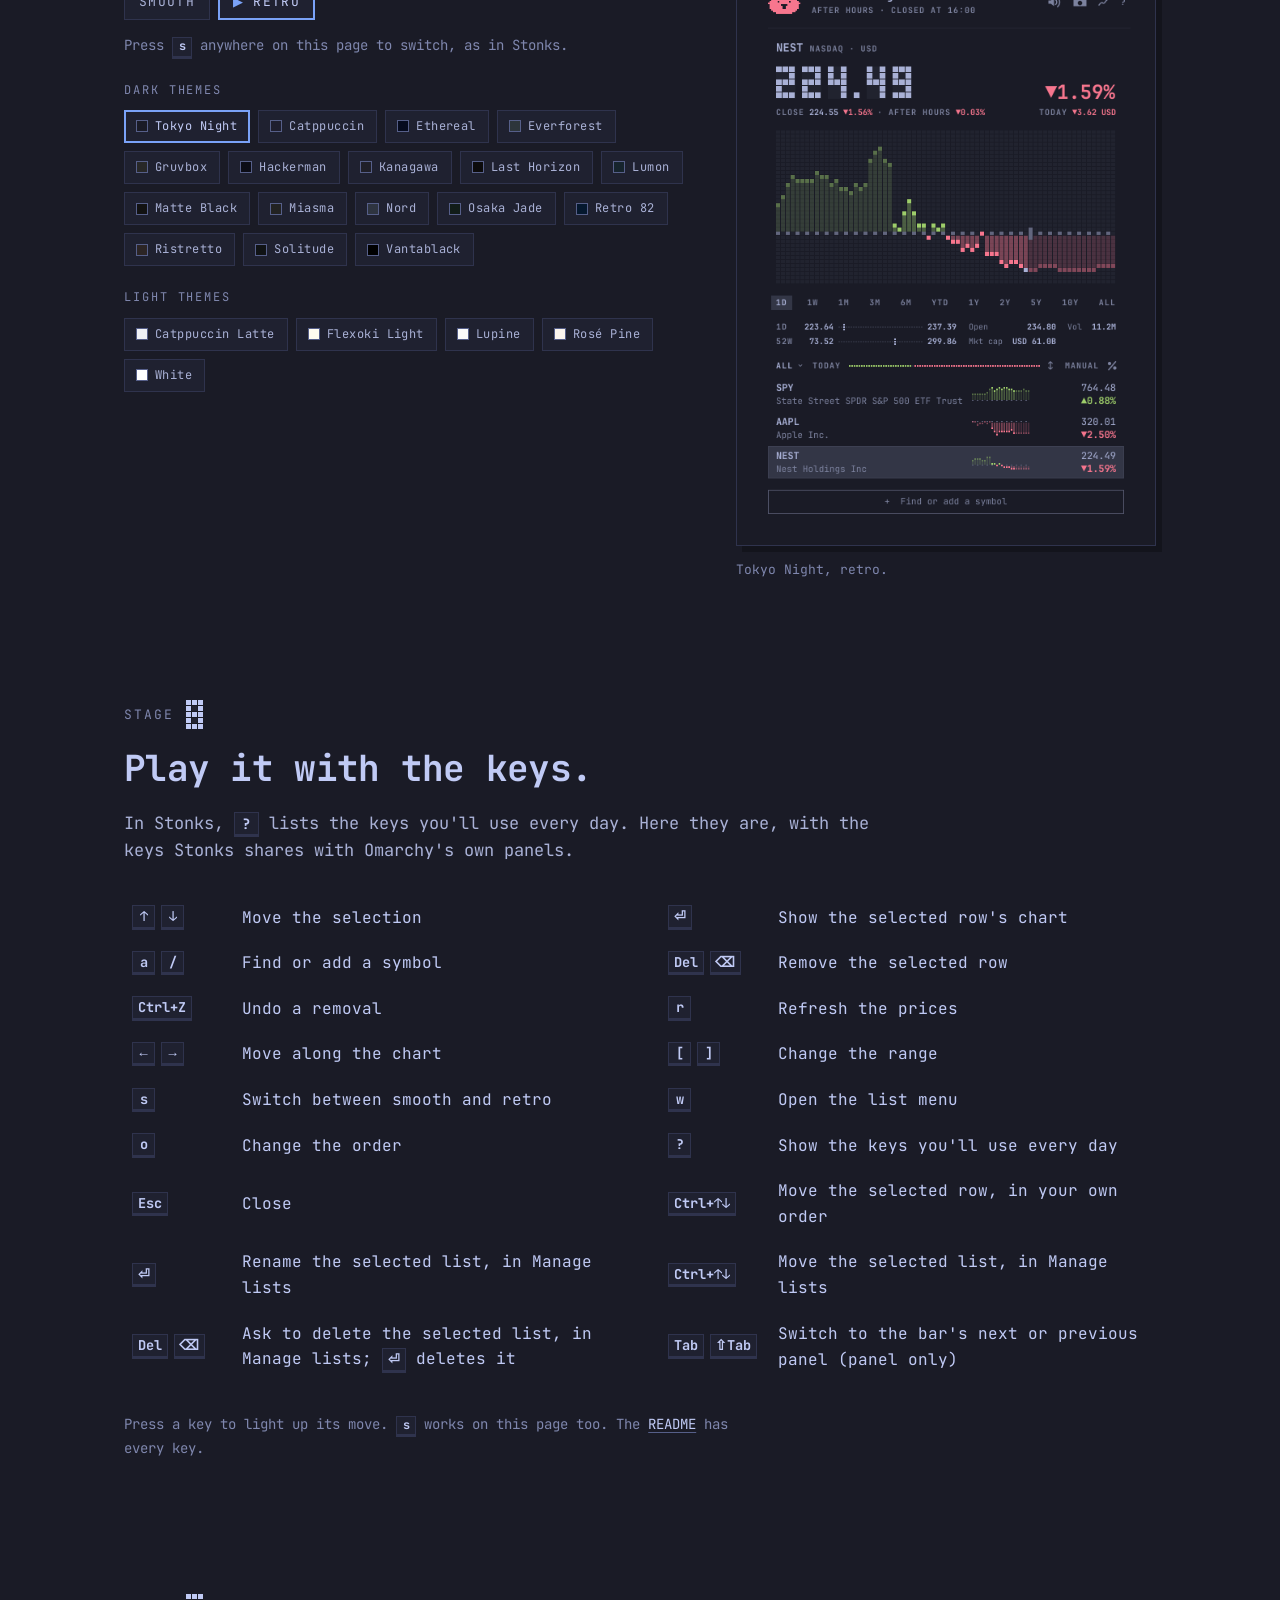
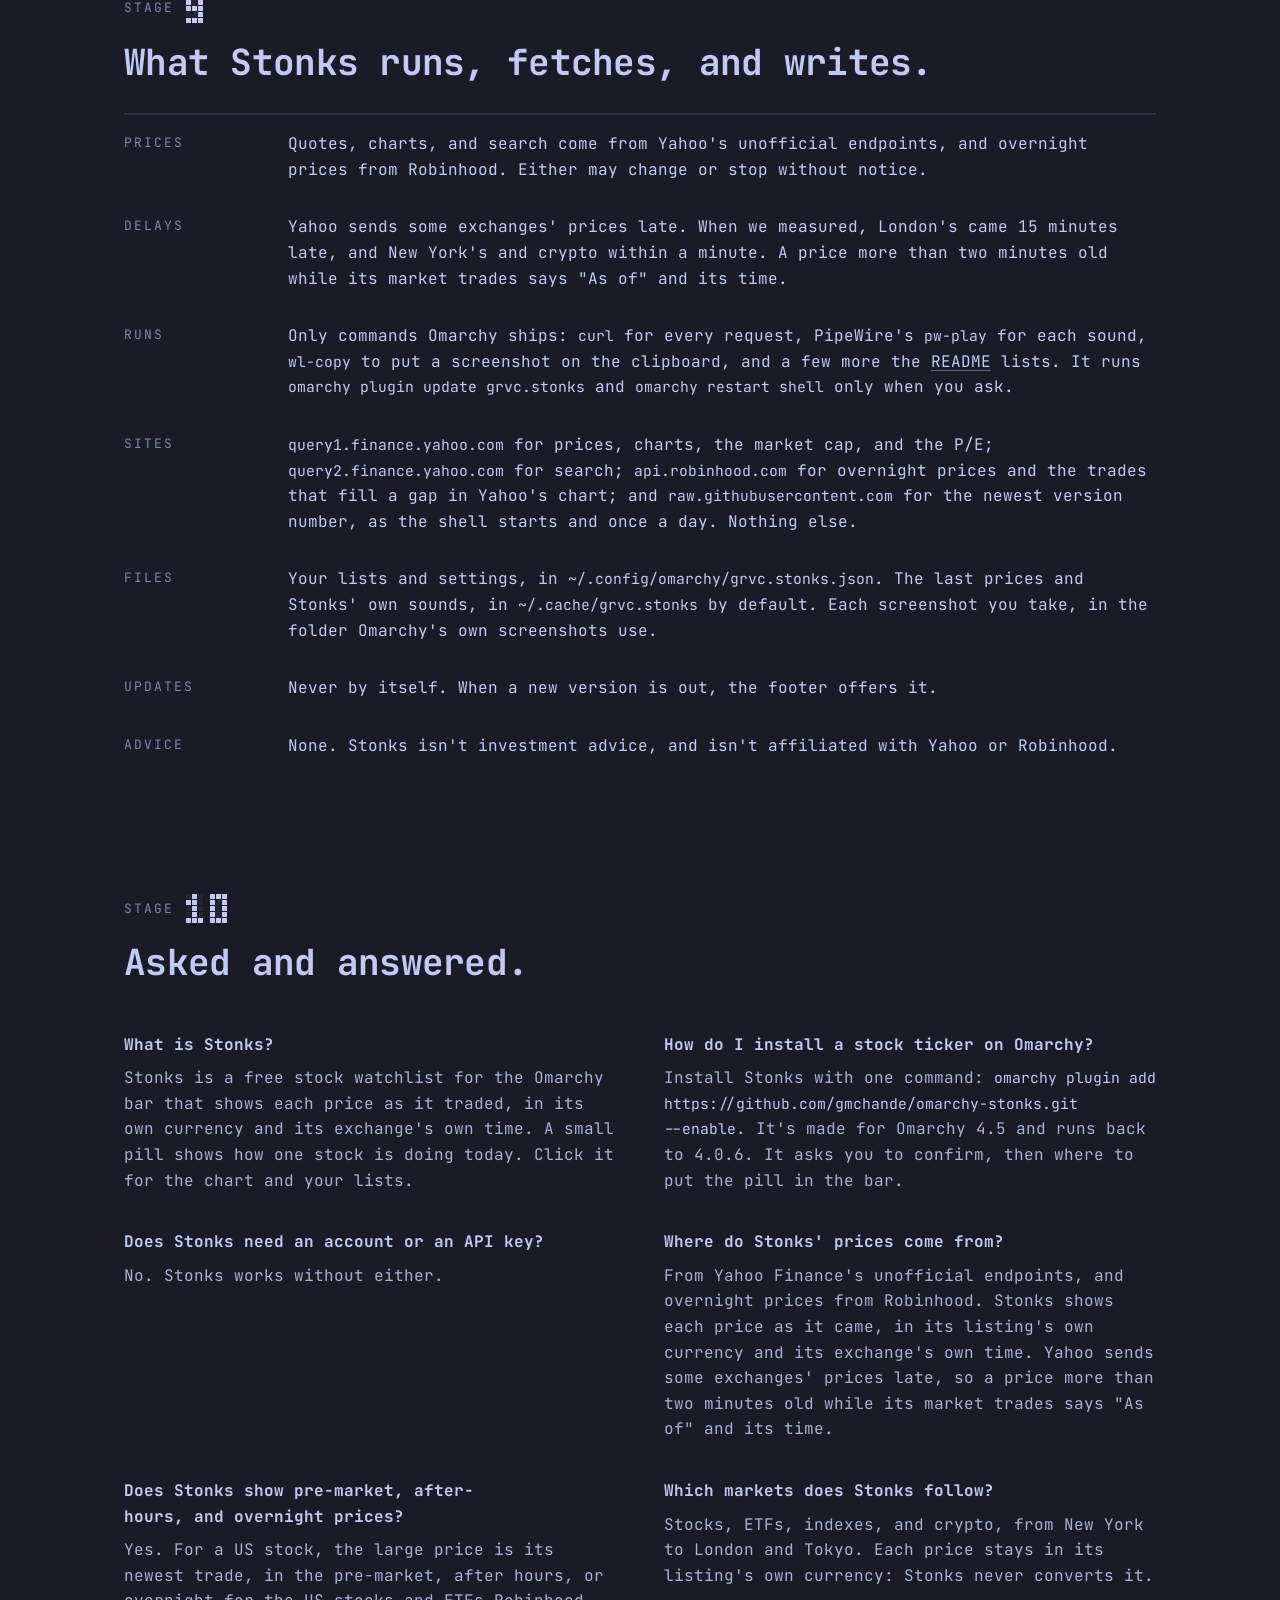
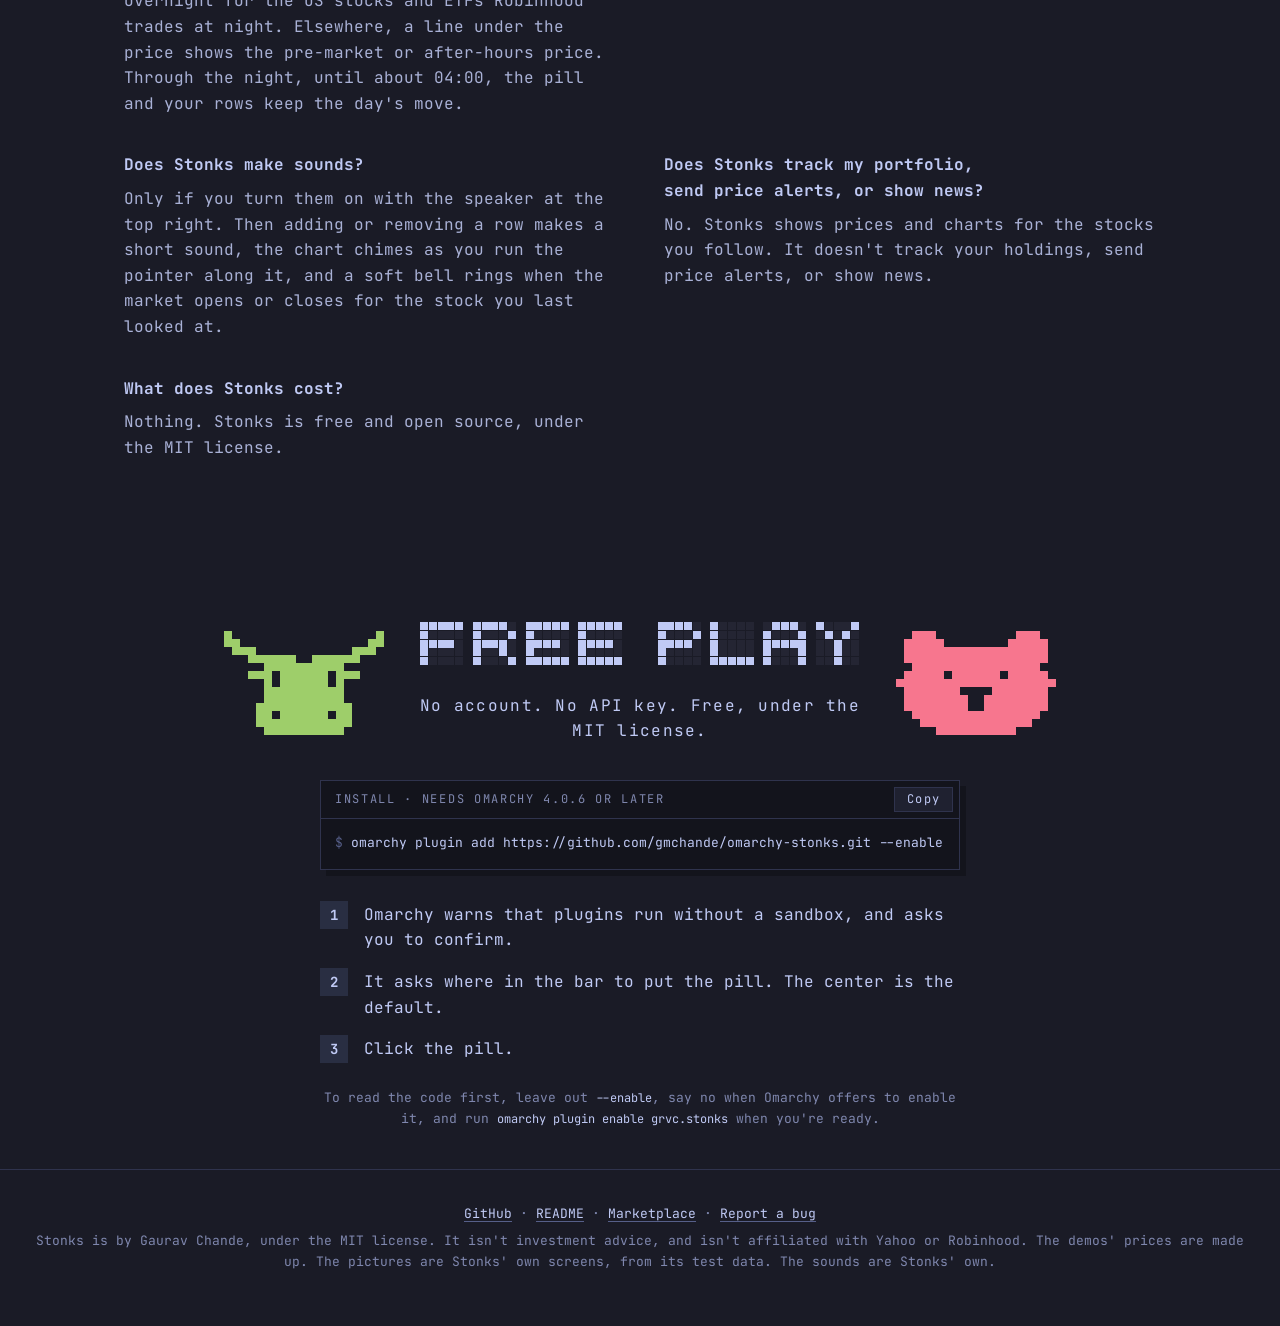
==== commit 539aa661: "The first screen says the hours outside the session are US stocks'" ====
--- a/index.html
+++ b/index.html
@@ -124,7 +124,7 @@
         </div>
         <button type="button" class="pill"></button>
       </div>
-      <p class="answer">A free watchlist for the Omarchy bar. Prices before the open, after the close and through the night, with no account or API key.</p>
+      <p class="answer">A free watchlist for the Omarchy bar. US stocks show their prices before the open, after the close and through the night. No account, no API key.</p>
       <div class="term" data-copy>
         <div class="term-bar"><span>INSTALL</span><button type="button" class="copy">Copy</button></div>
         <pre><code><span class="prompt" aria-hidden="true">$ </span>omarchy plugin add https://github.com/gmchande/omarchy-stonks.git <span class="nw">--enable</span><span class="cursor" aria-hidden="true"></span></code></pre>
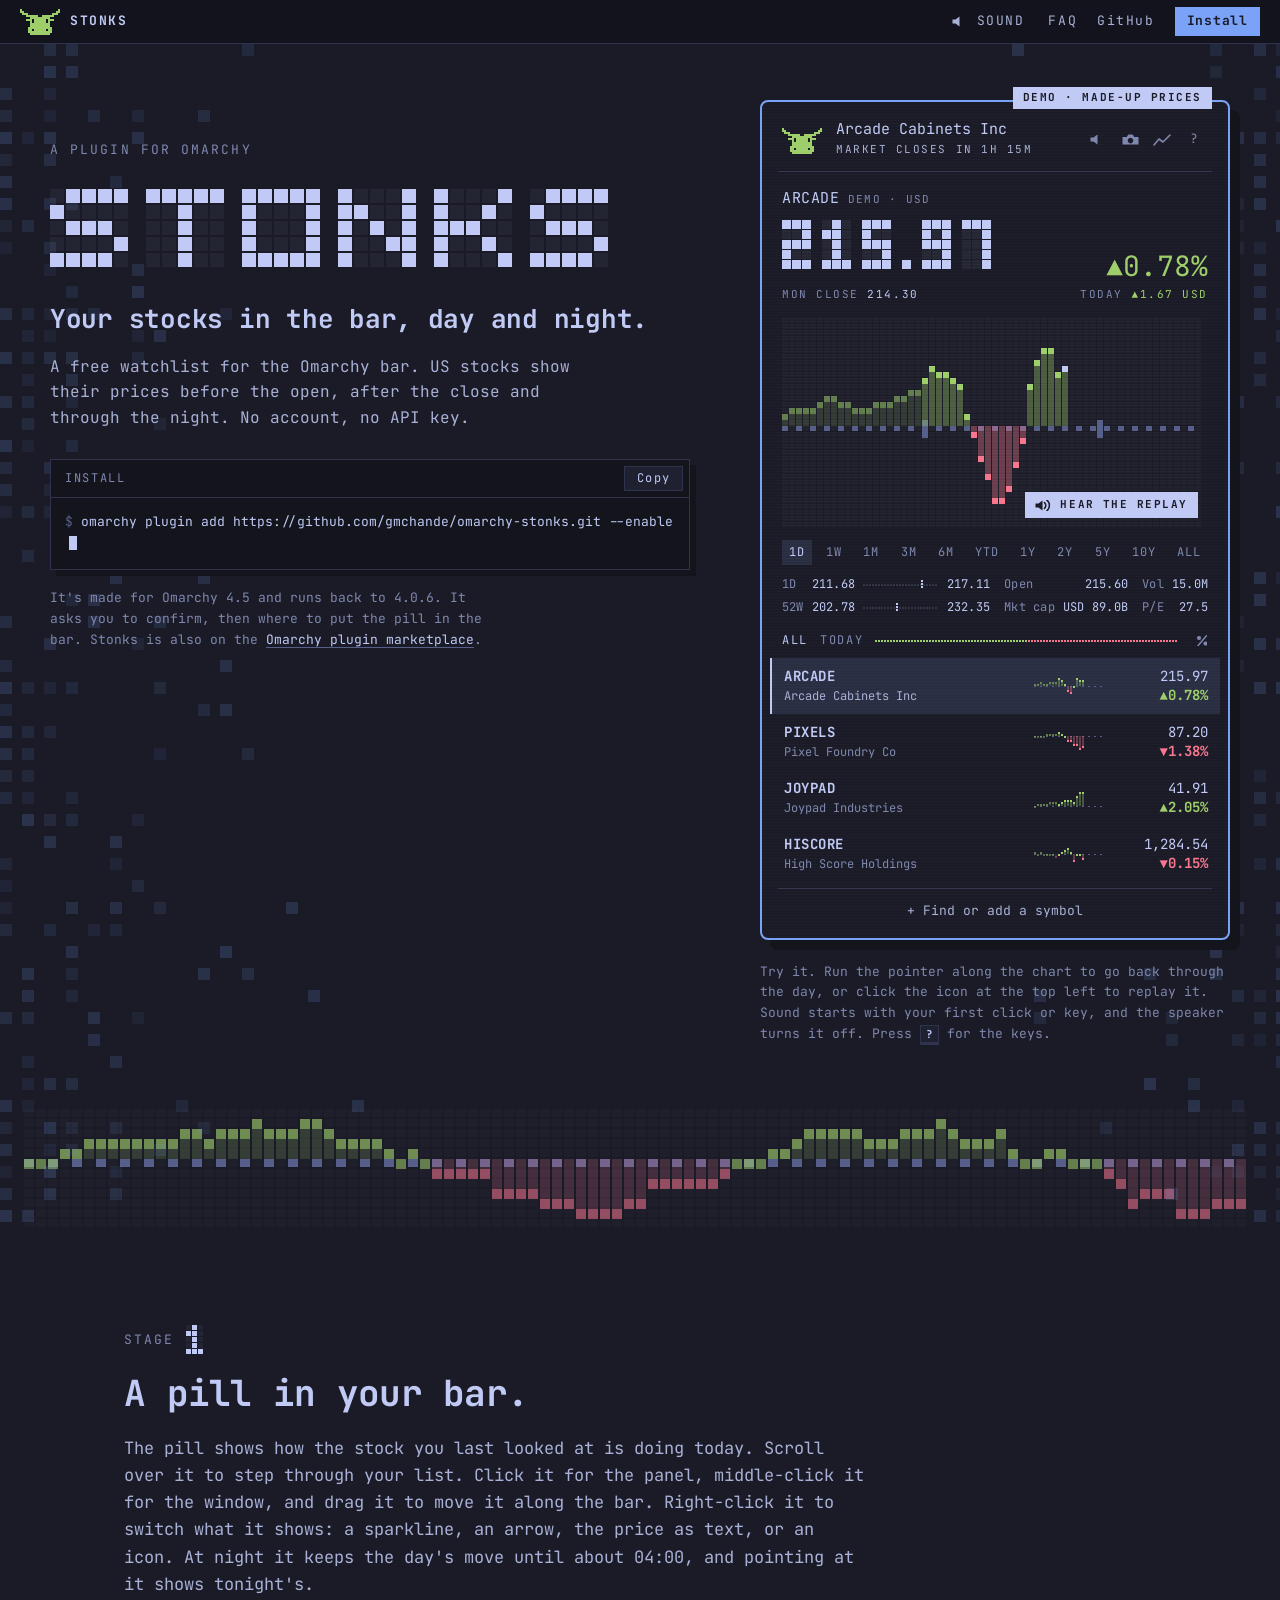
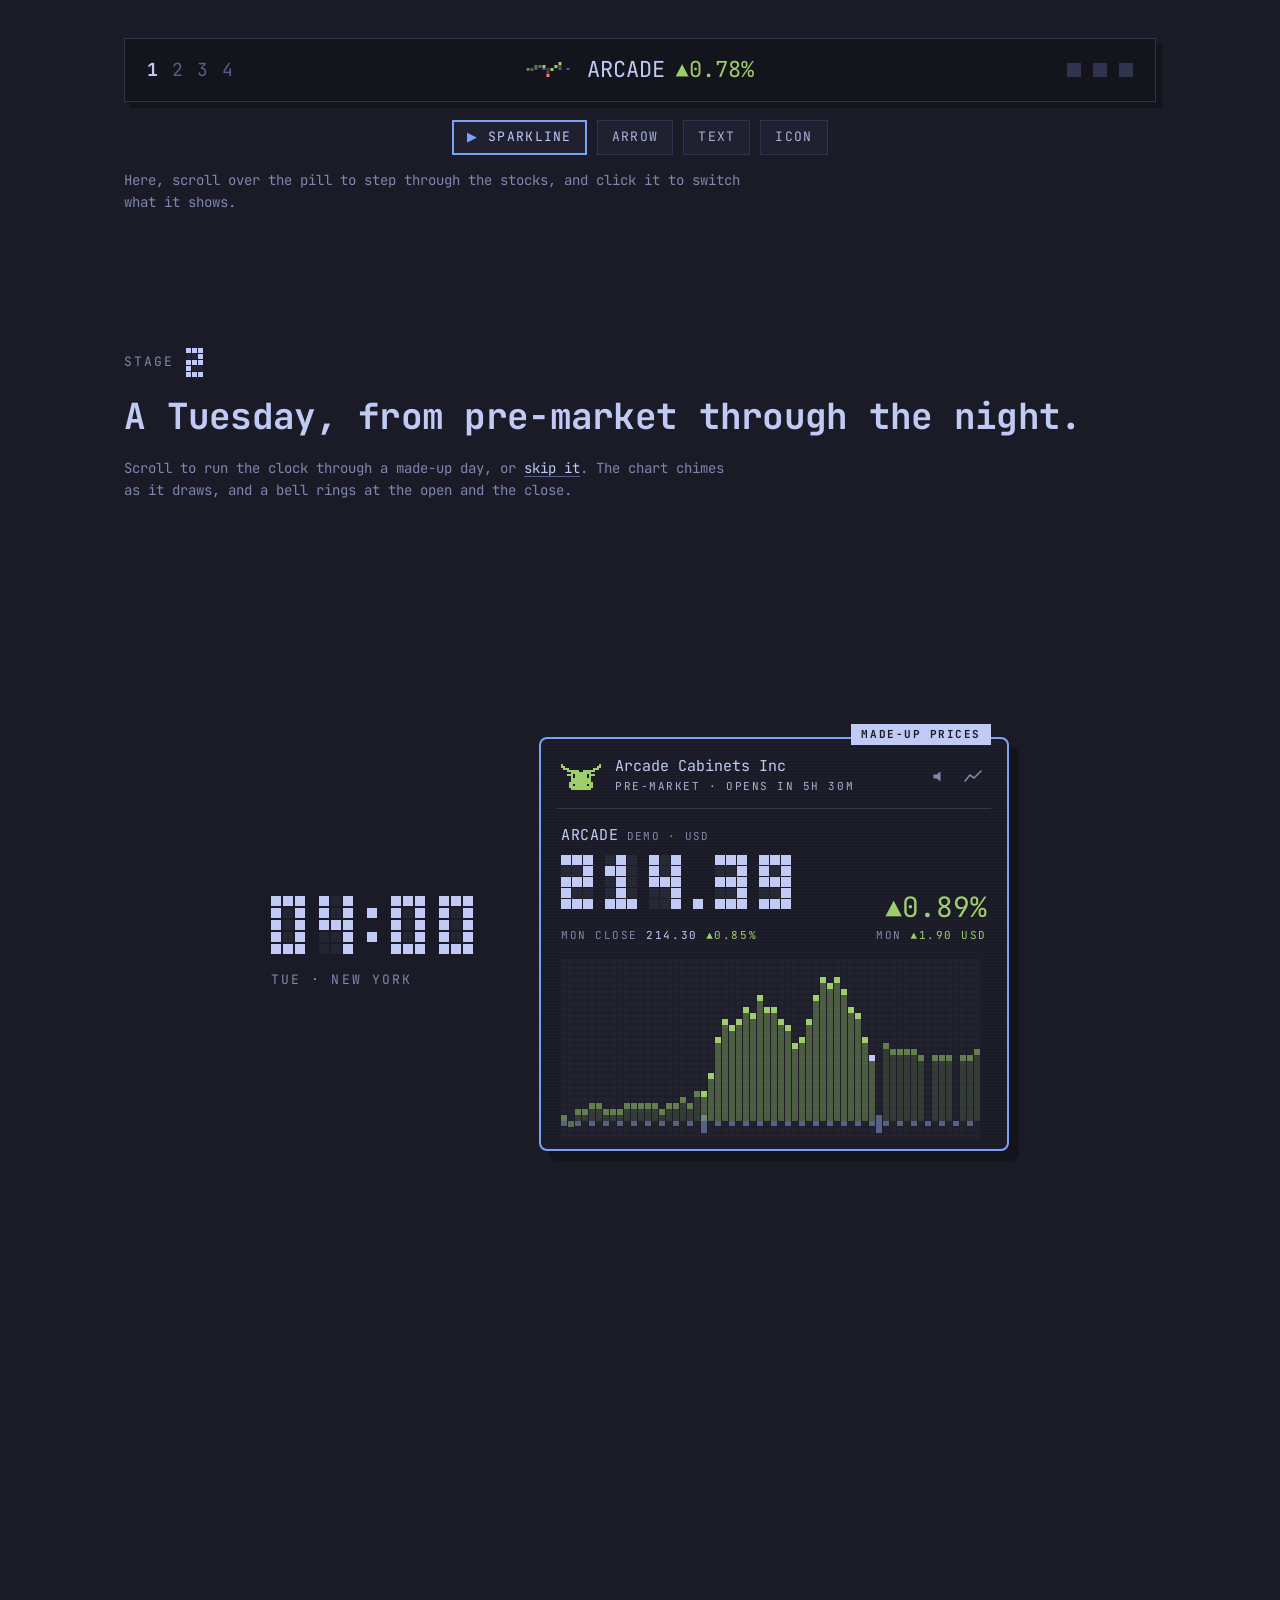
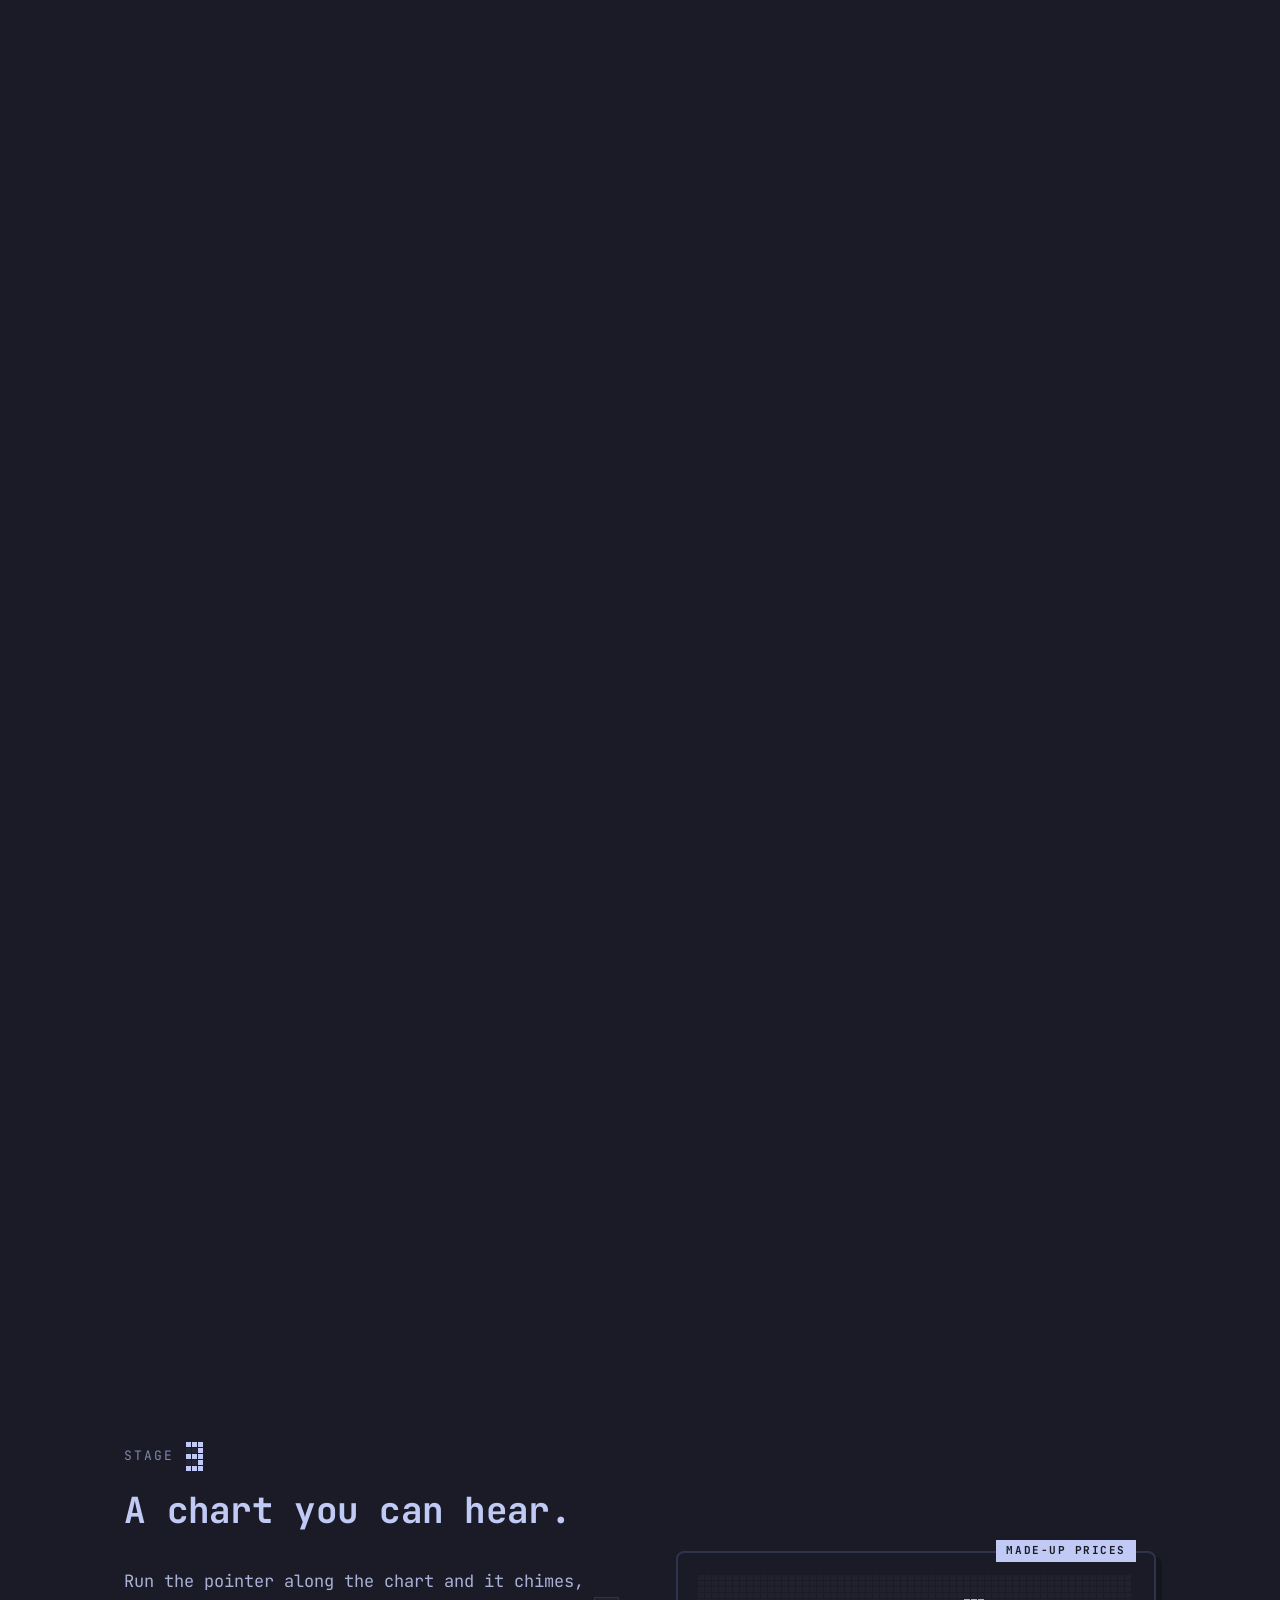
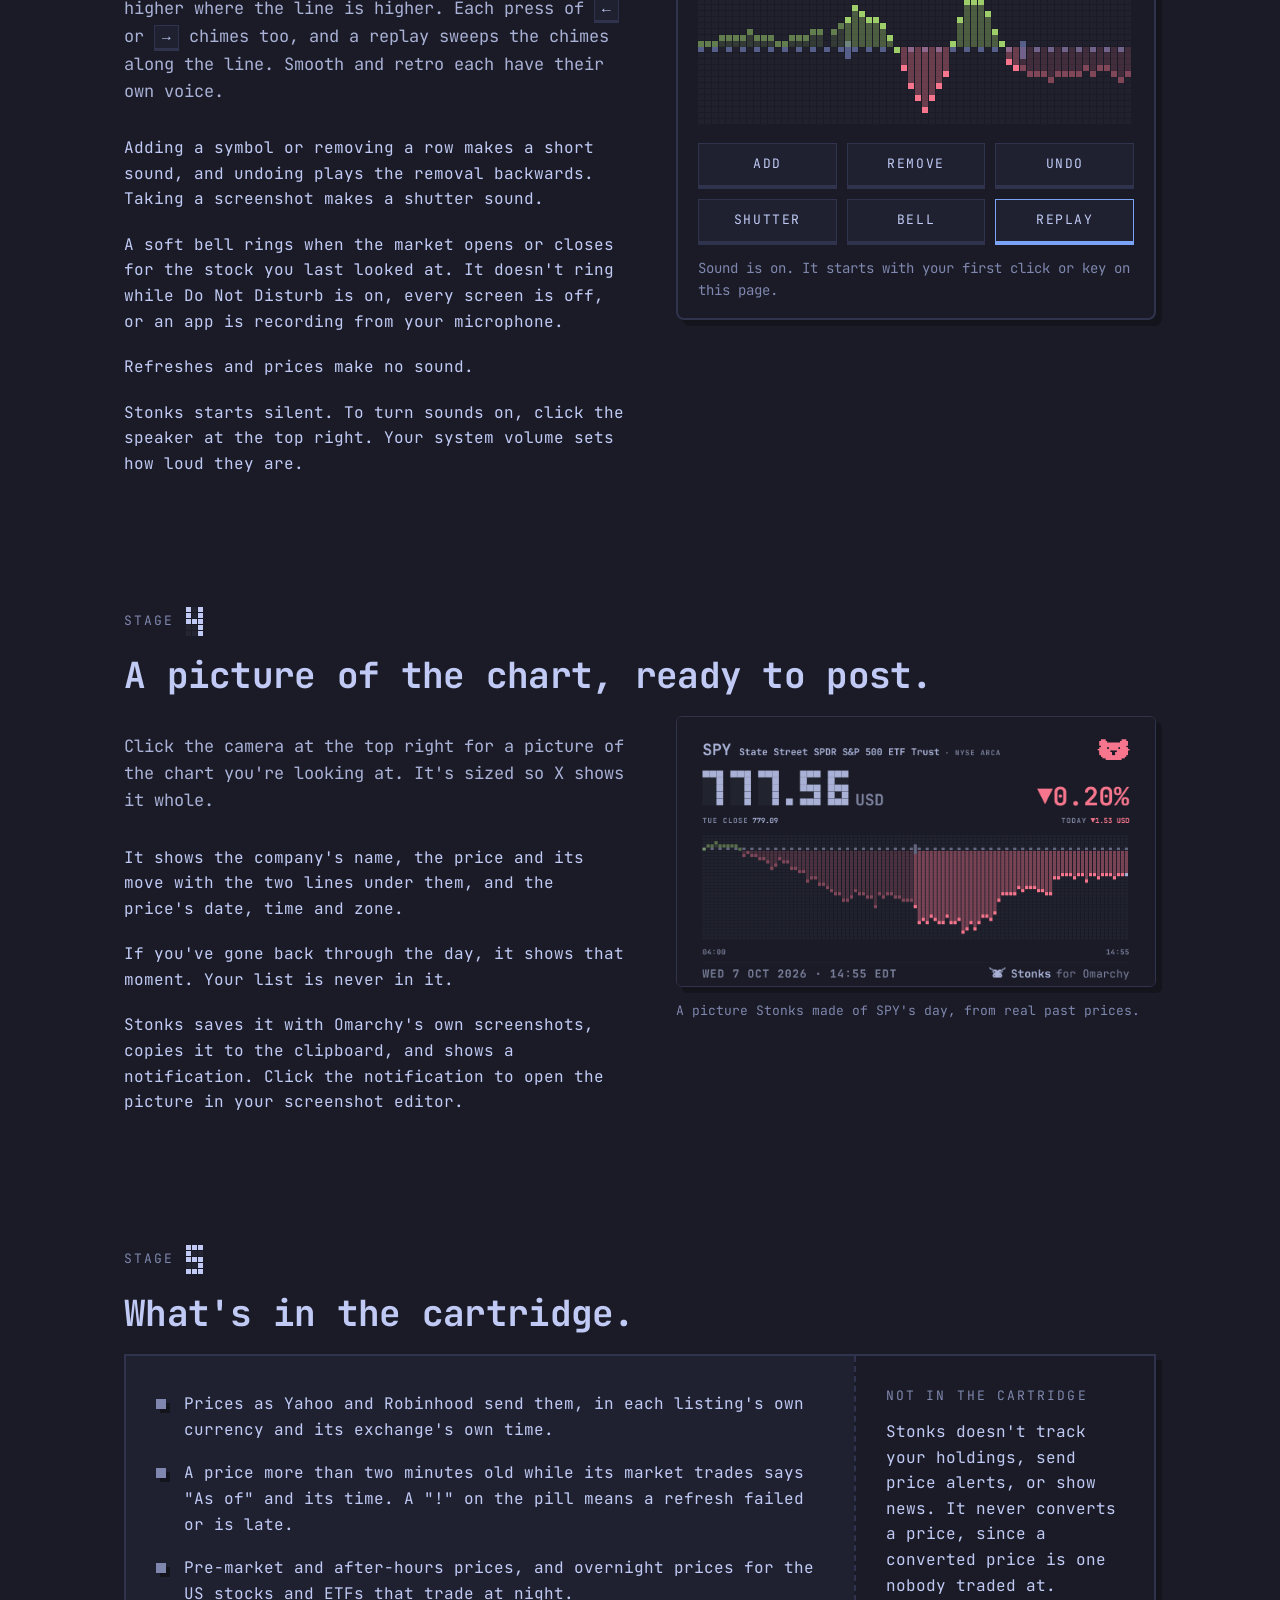
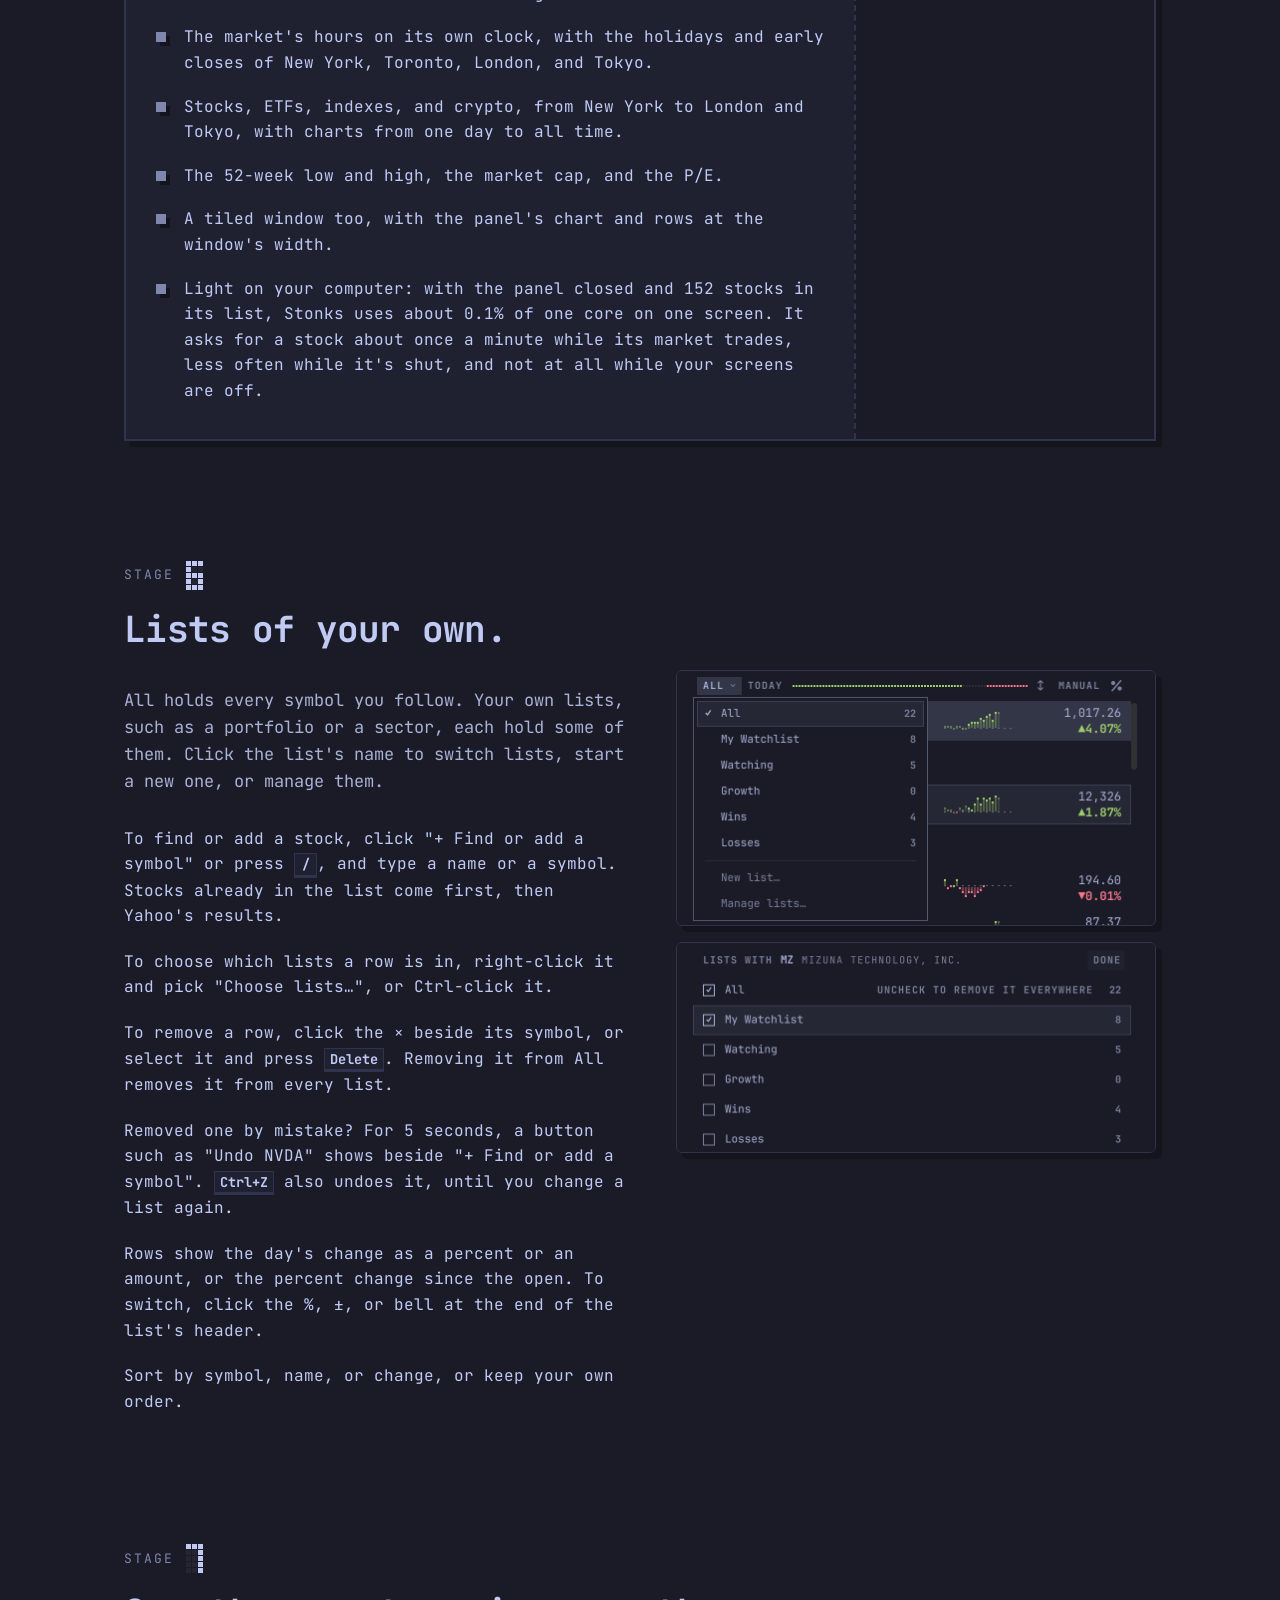
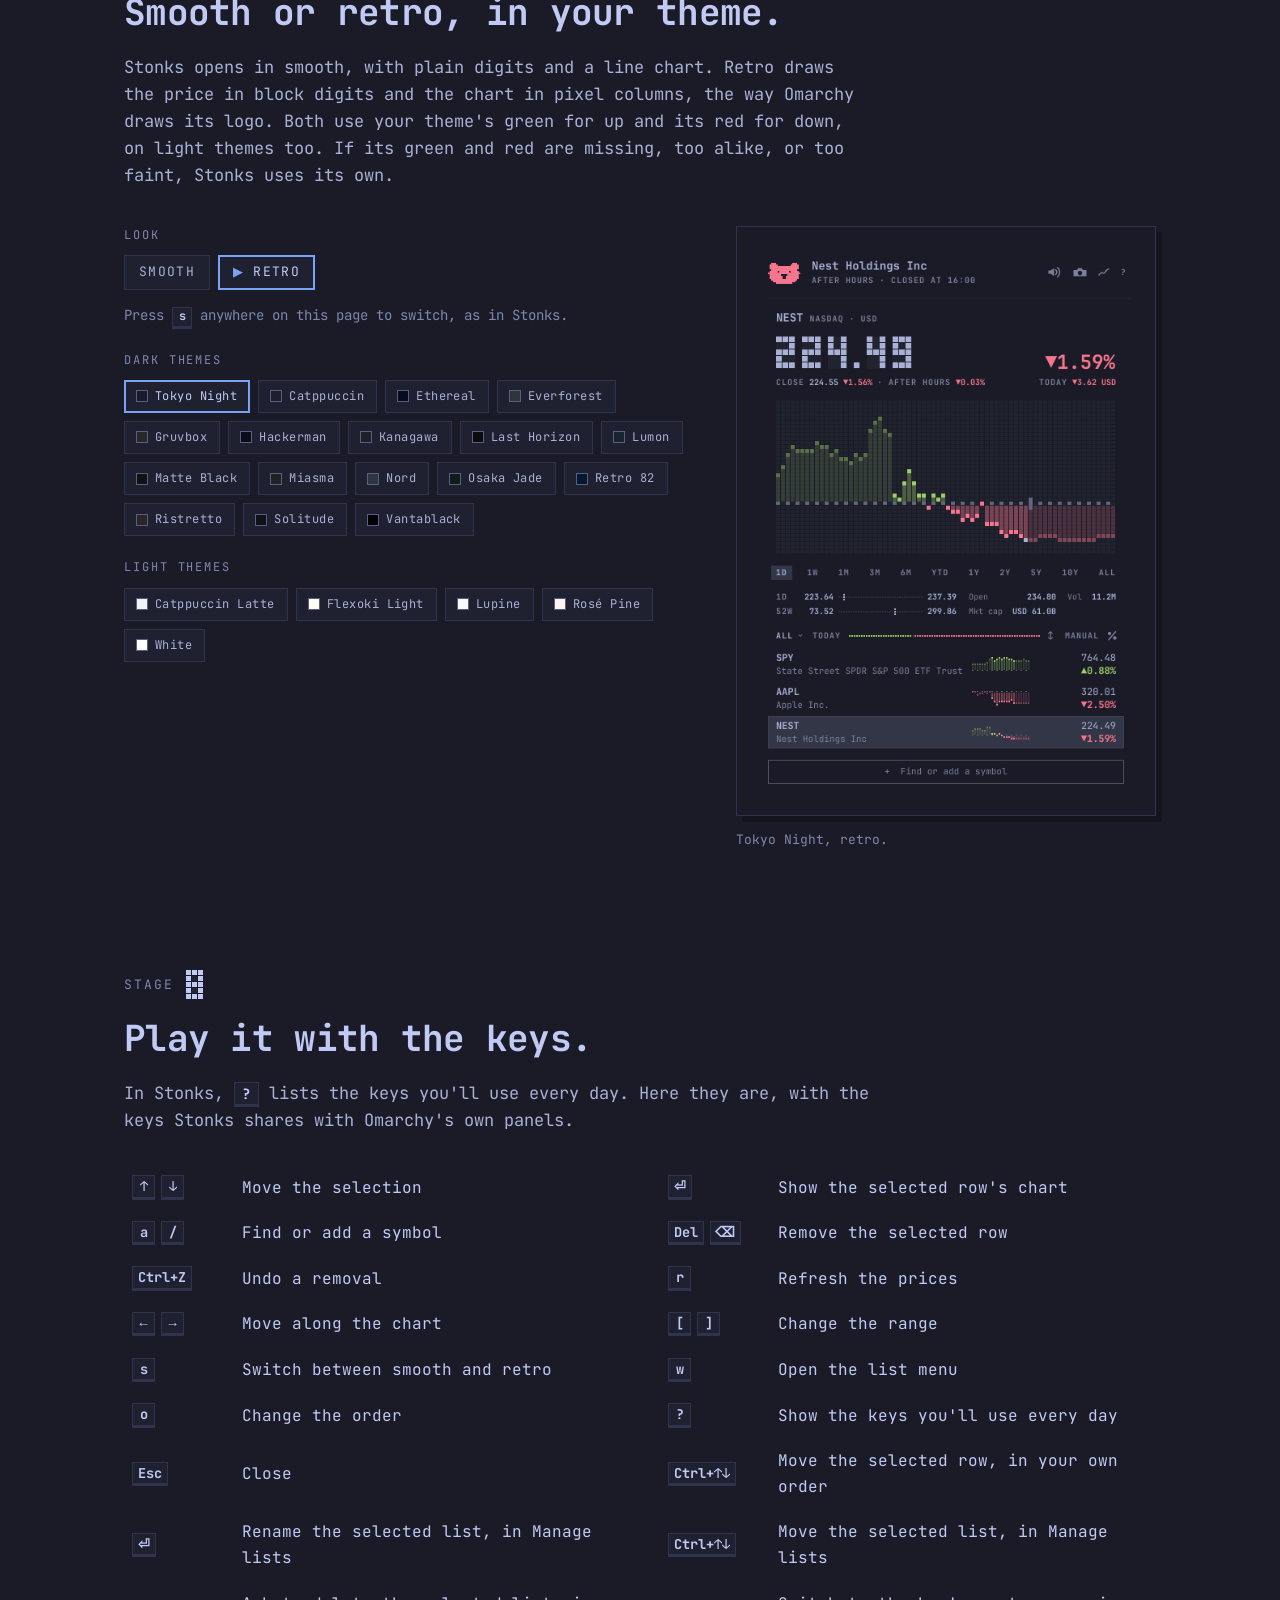
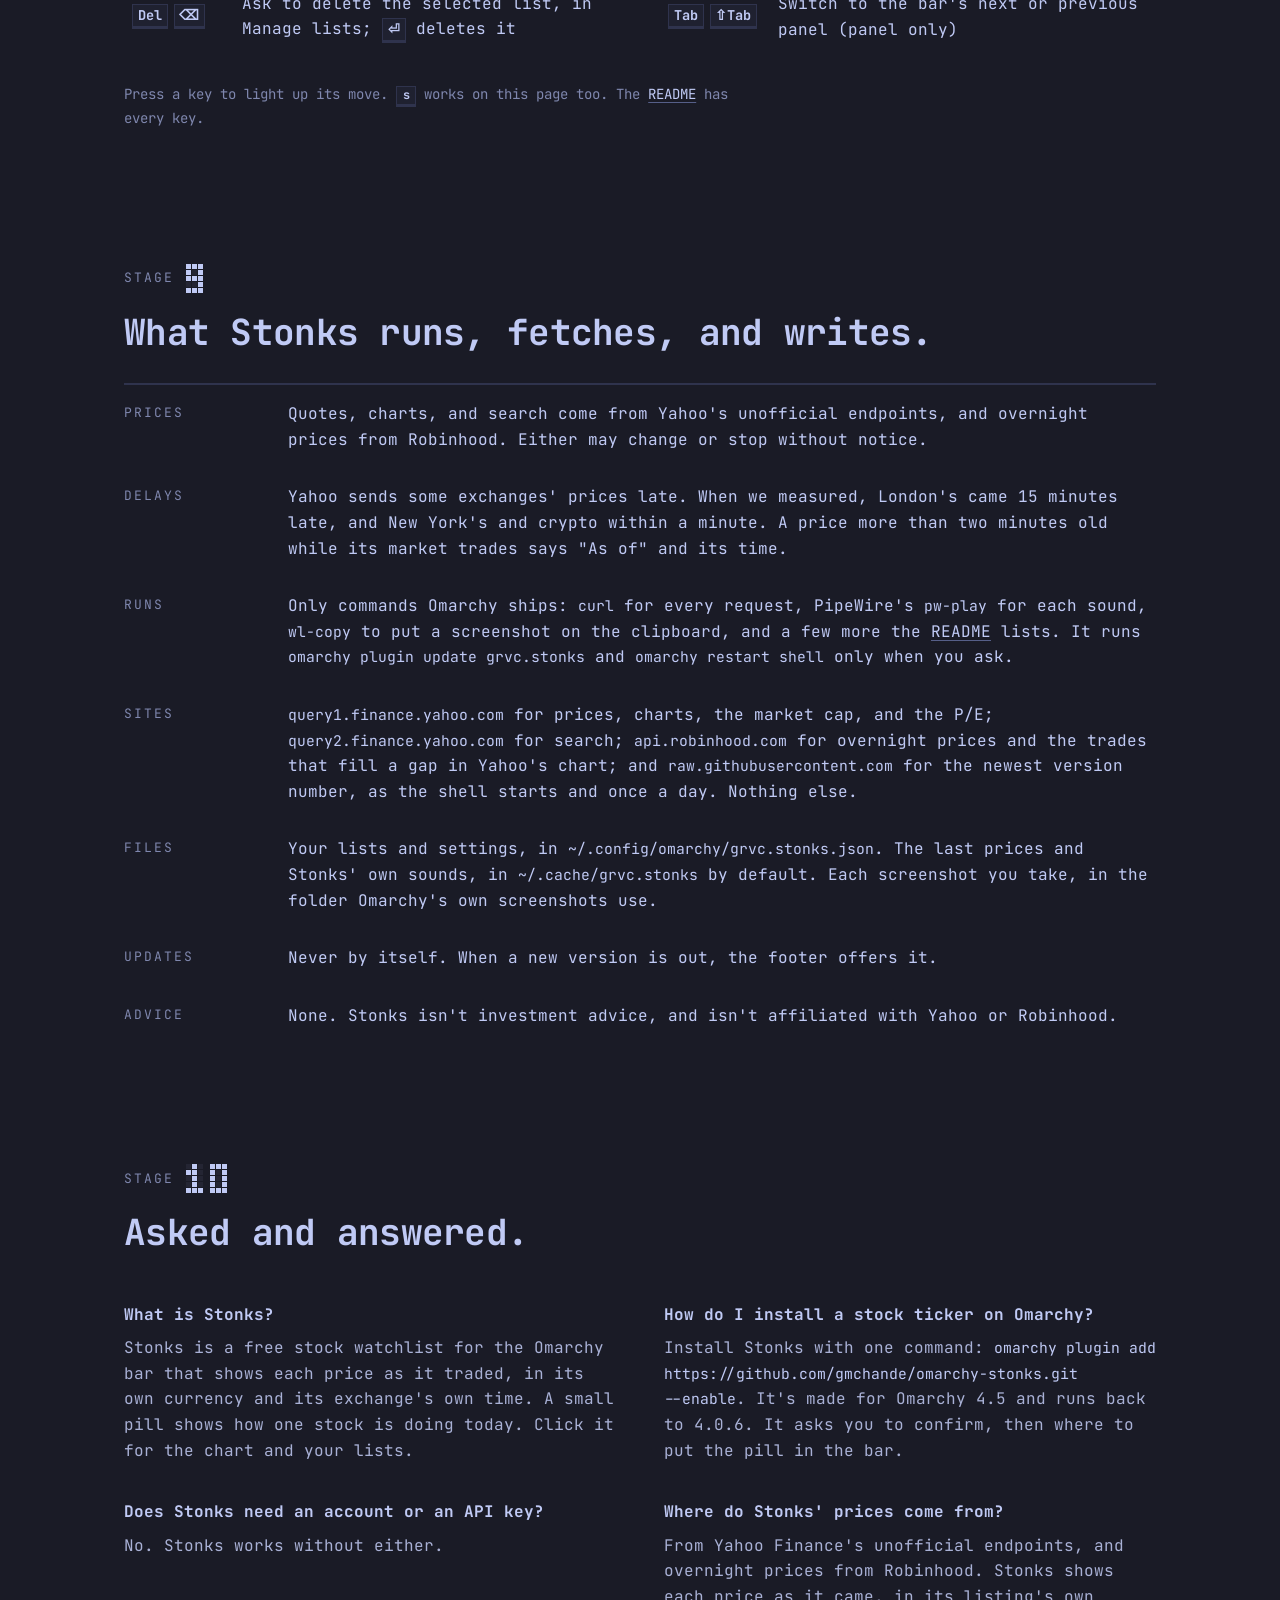
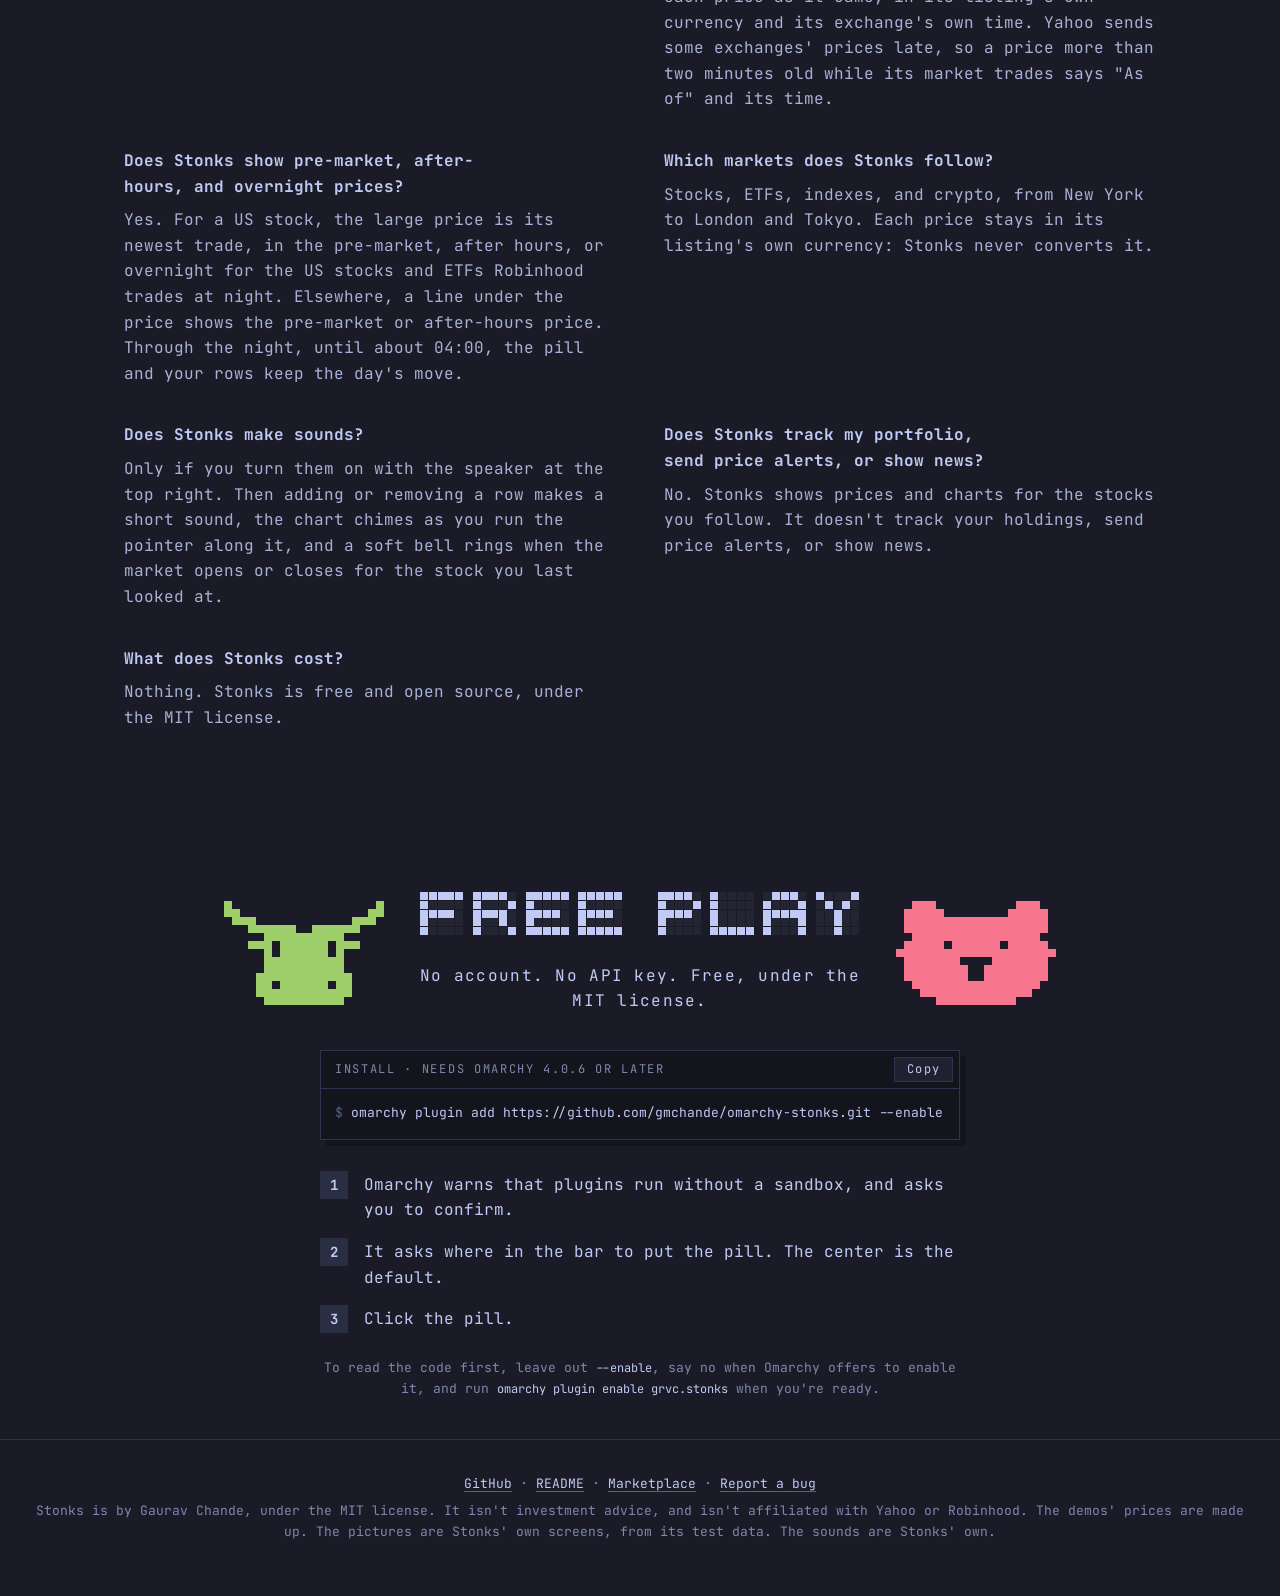
==== commit fc0f1fd1: "The Tuesday runs on through the night The scrolling day goes past 20:00 to 23:55, as Stonks draws a " ====
--- a/index.html
+++ b/index.html
@@ -164,7 +164,7 @@
 <section class="day" id="day" aria-labelledby="day-title">
   <div class="stage day-head">
     <p class="stage-label"><span>STAGE</span><span class="blocks" data-text="2" data-cell="6" aria-hidden="true"></span><span class="sr">2</span></p>
-    <h2 id="day-title">A Tuesday, from pre-market to after hours.</h2>
+    <h2 id="day-title">A Tuesday, from pre-market through the night.</h2>
     <p class="note day-hint">Scroll to run the clock through a made-up day, or <a href="#sound">skip it</a>. The chart chimes as it draws, and a bell rings at the open and the close.</p>
   </div>
   <div class="day-track">
--- a/style.css
+++ b/style.css
@@ -376,7 +376,7 @@
 /* One day: the panel held in view while the clock follows the scroll. */
 .day-head { padding-bottom: 0; }
 .day-track { position: relative; }
-.js .day-track { height: 240vh; }
+.js .day-track { height: 270vh; }
 .day-sticky {
   position: sticky; top: 44px; height: calc(100svh - 44px);
   display: flex; align-items: center; justify-content: center; gap: 64px; padding: 24px;
